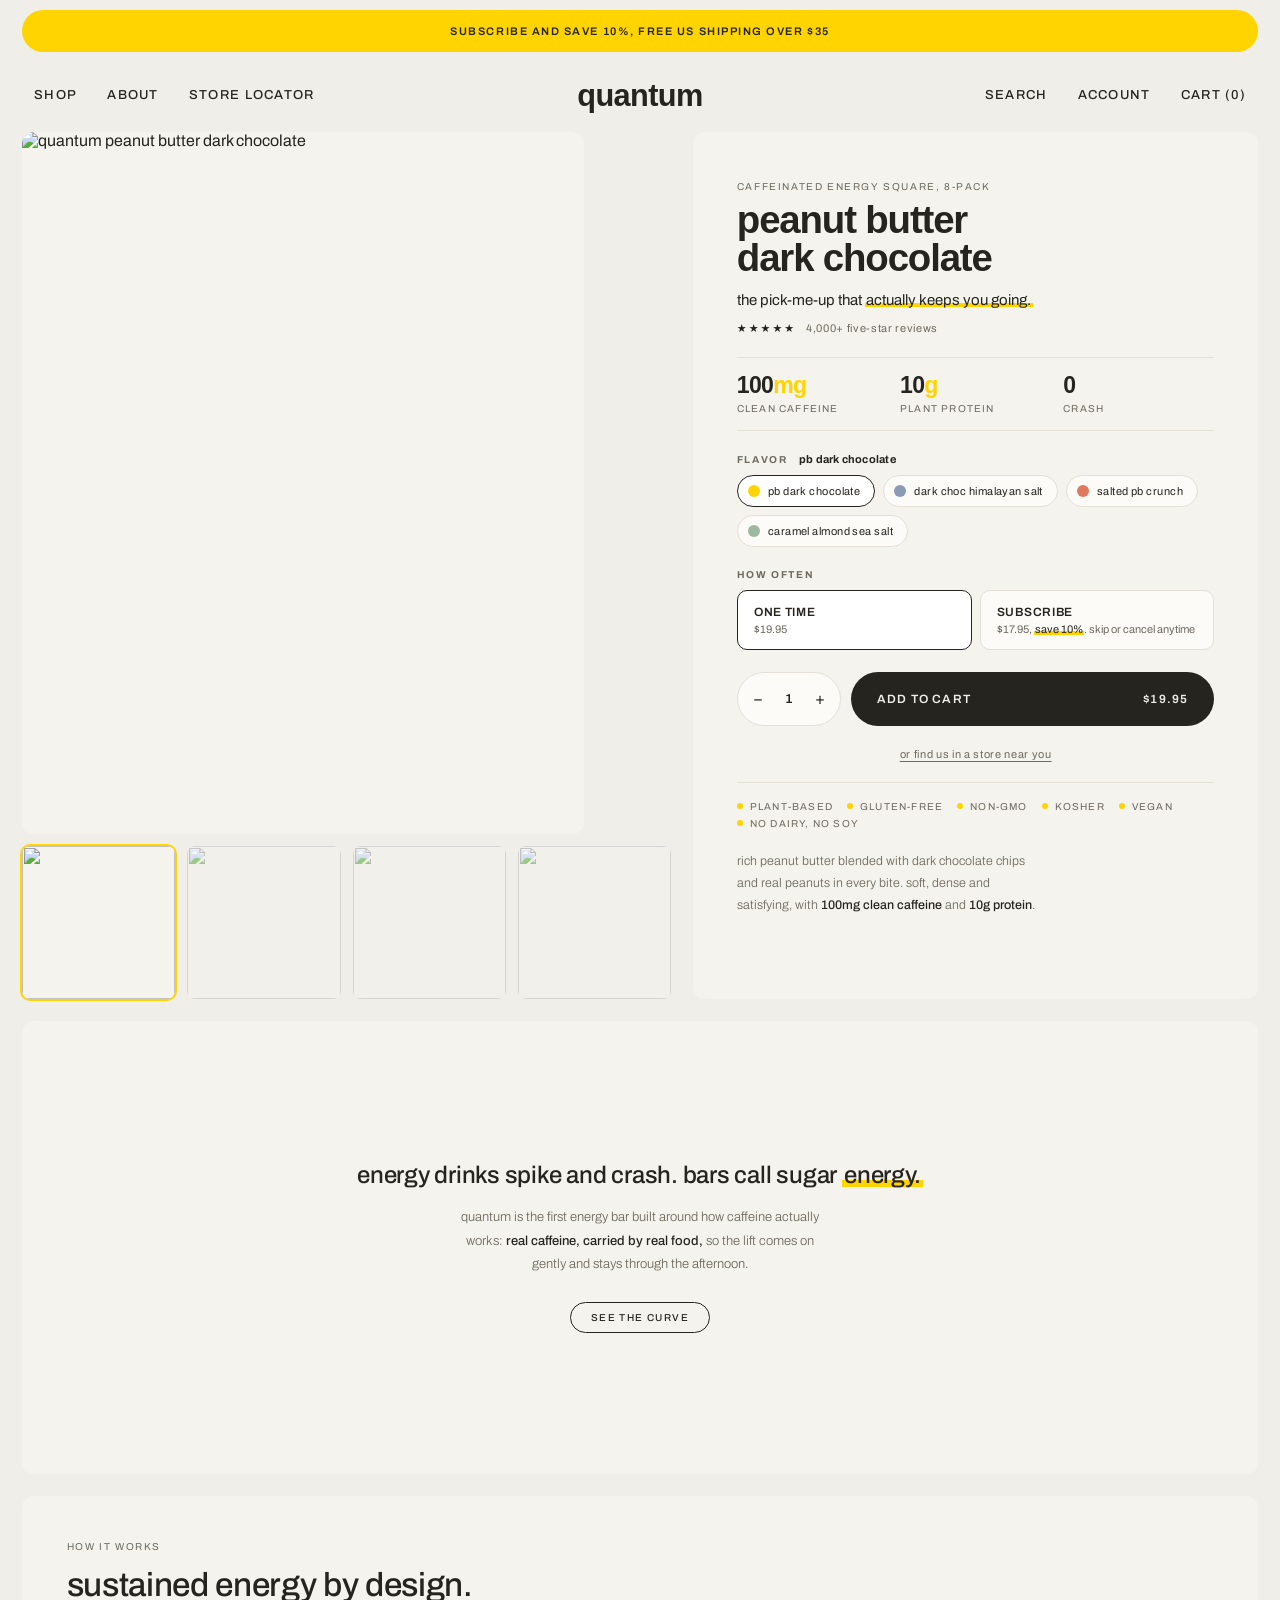
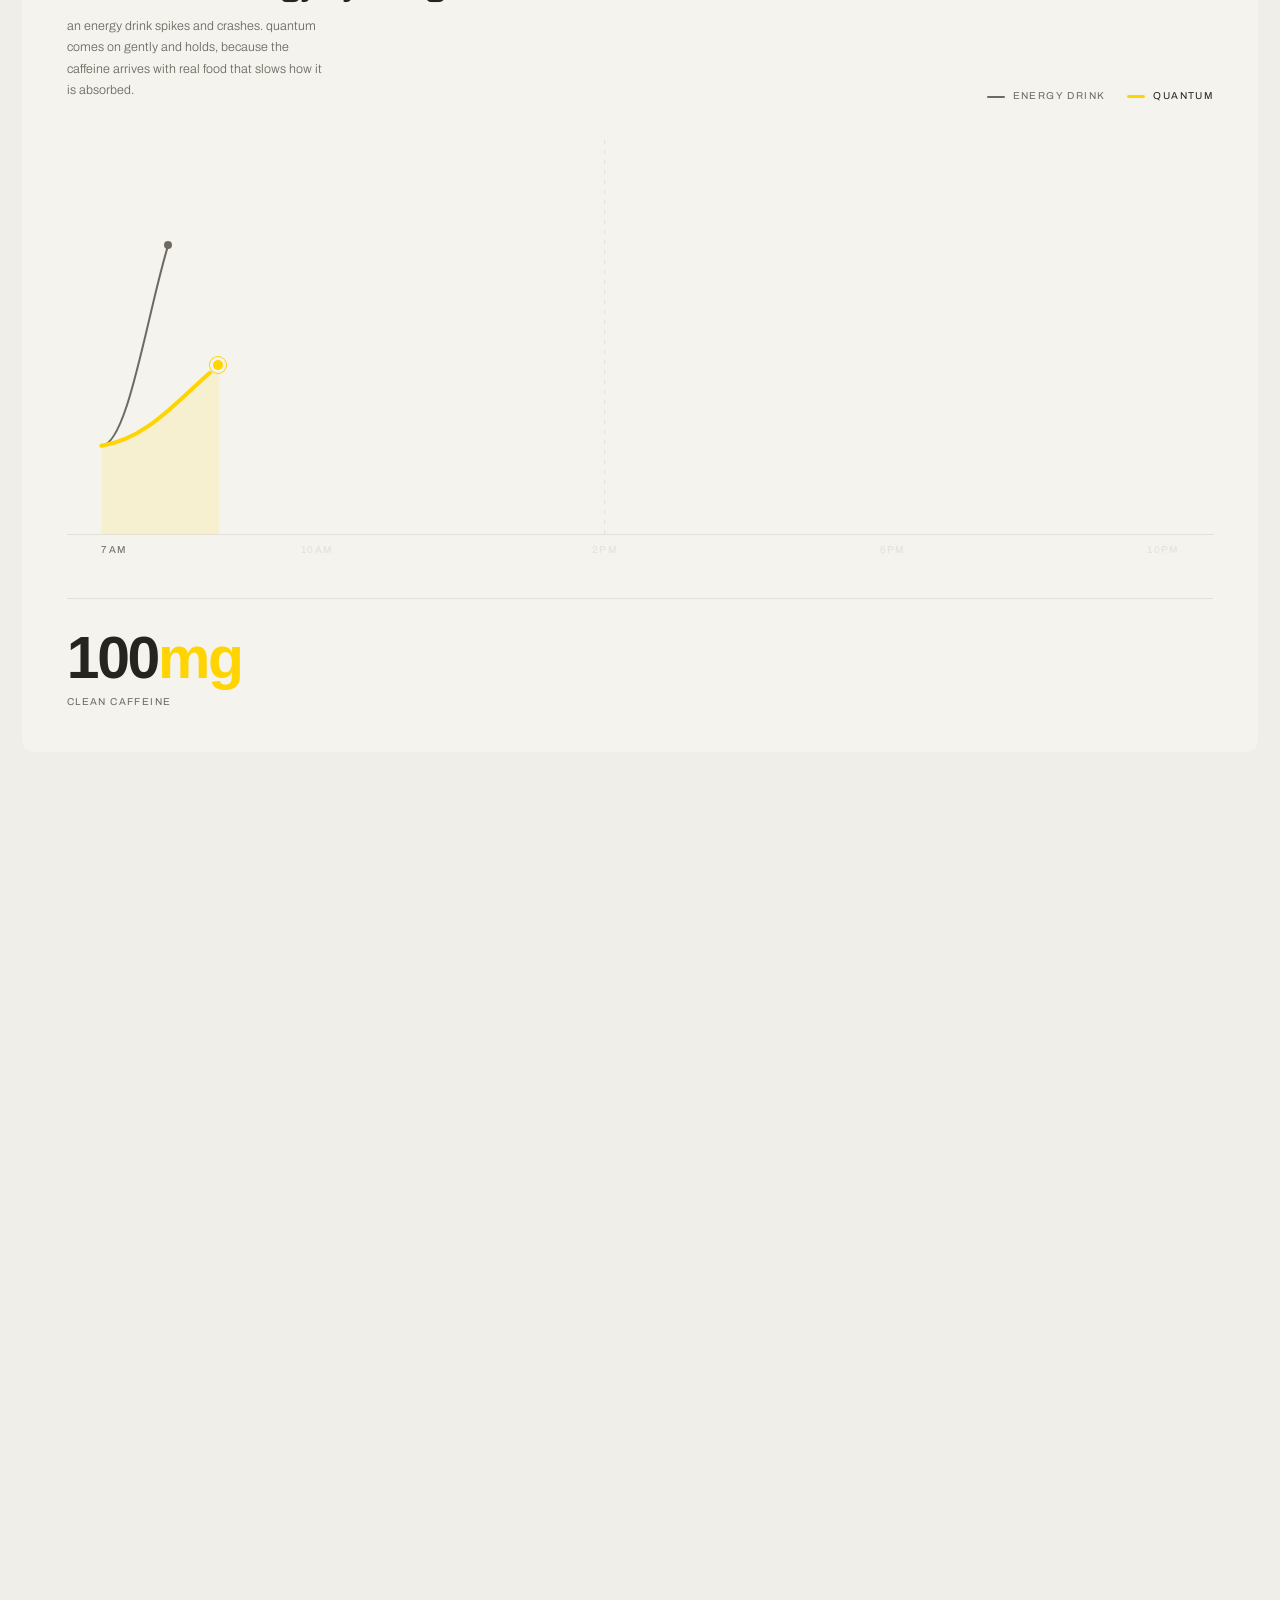
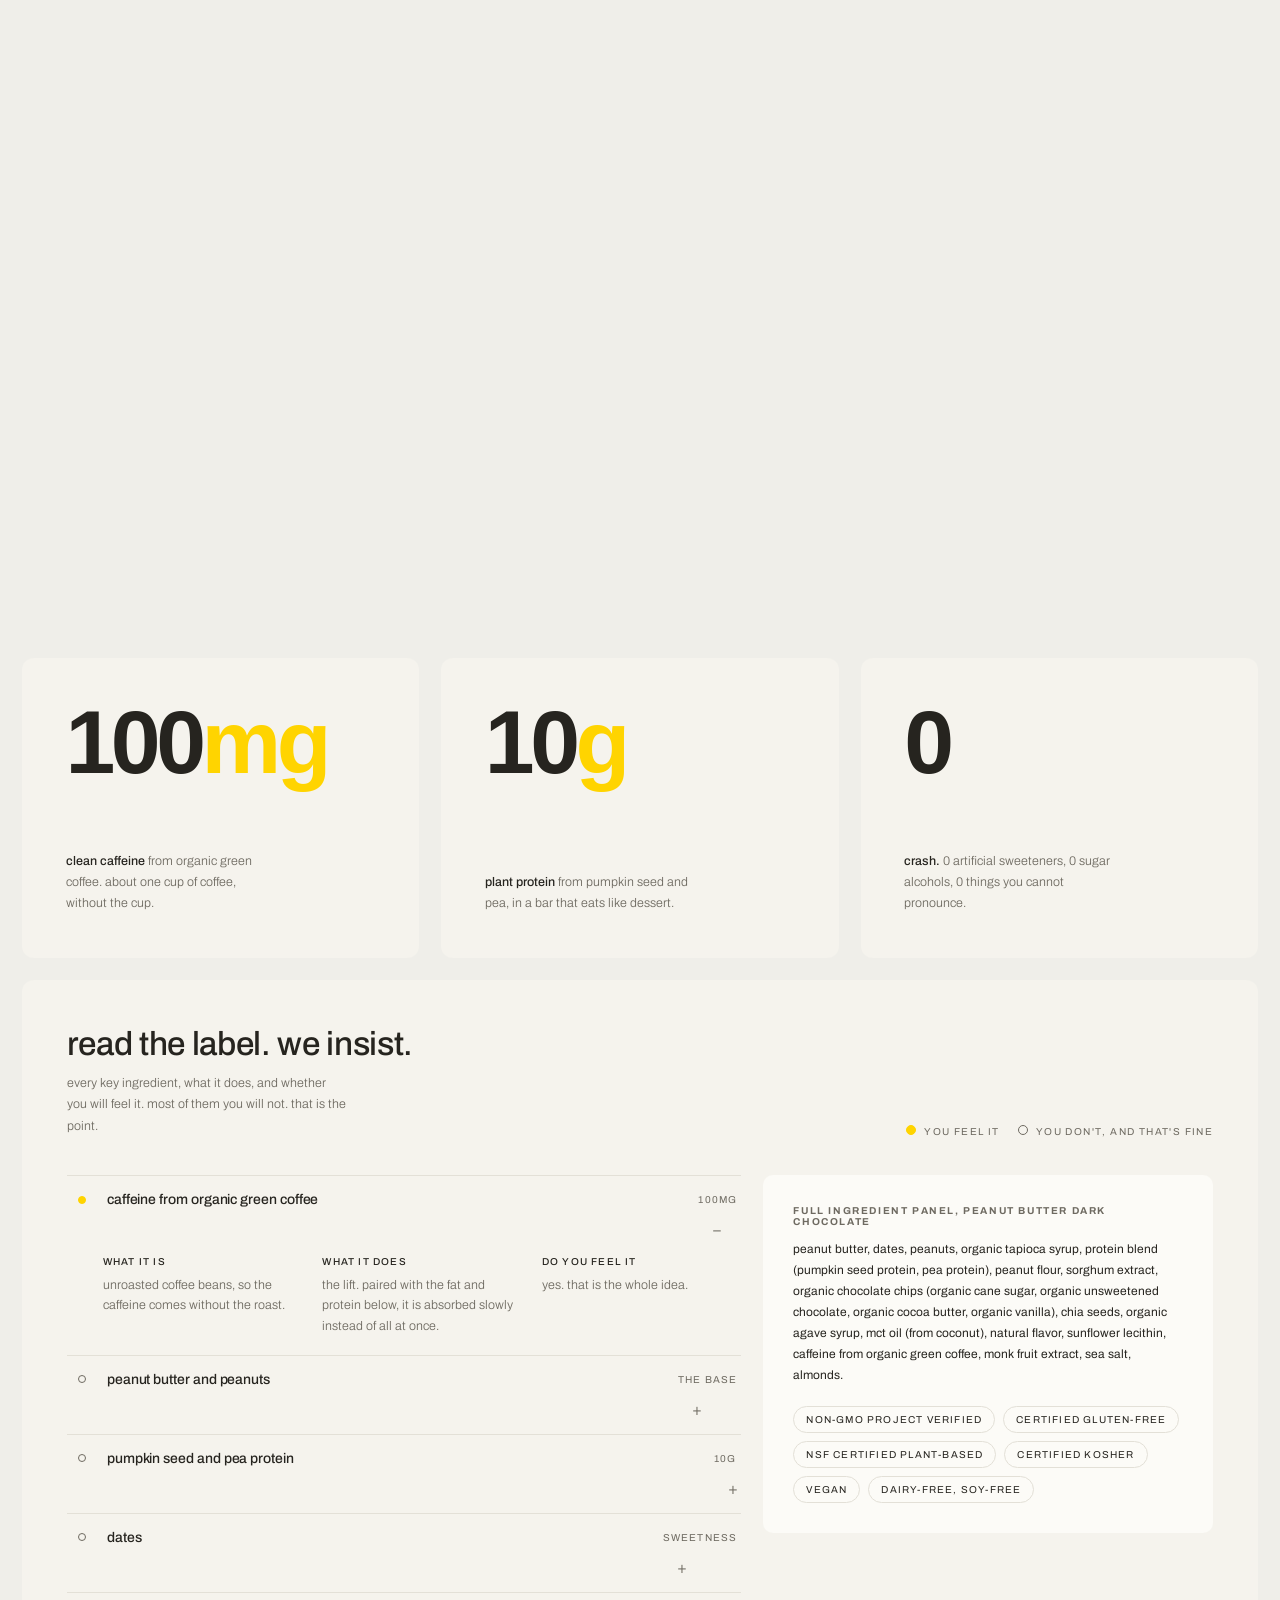
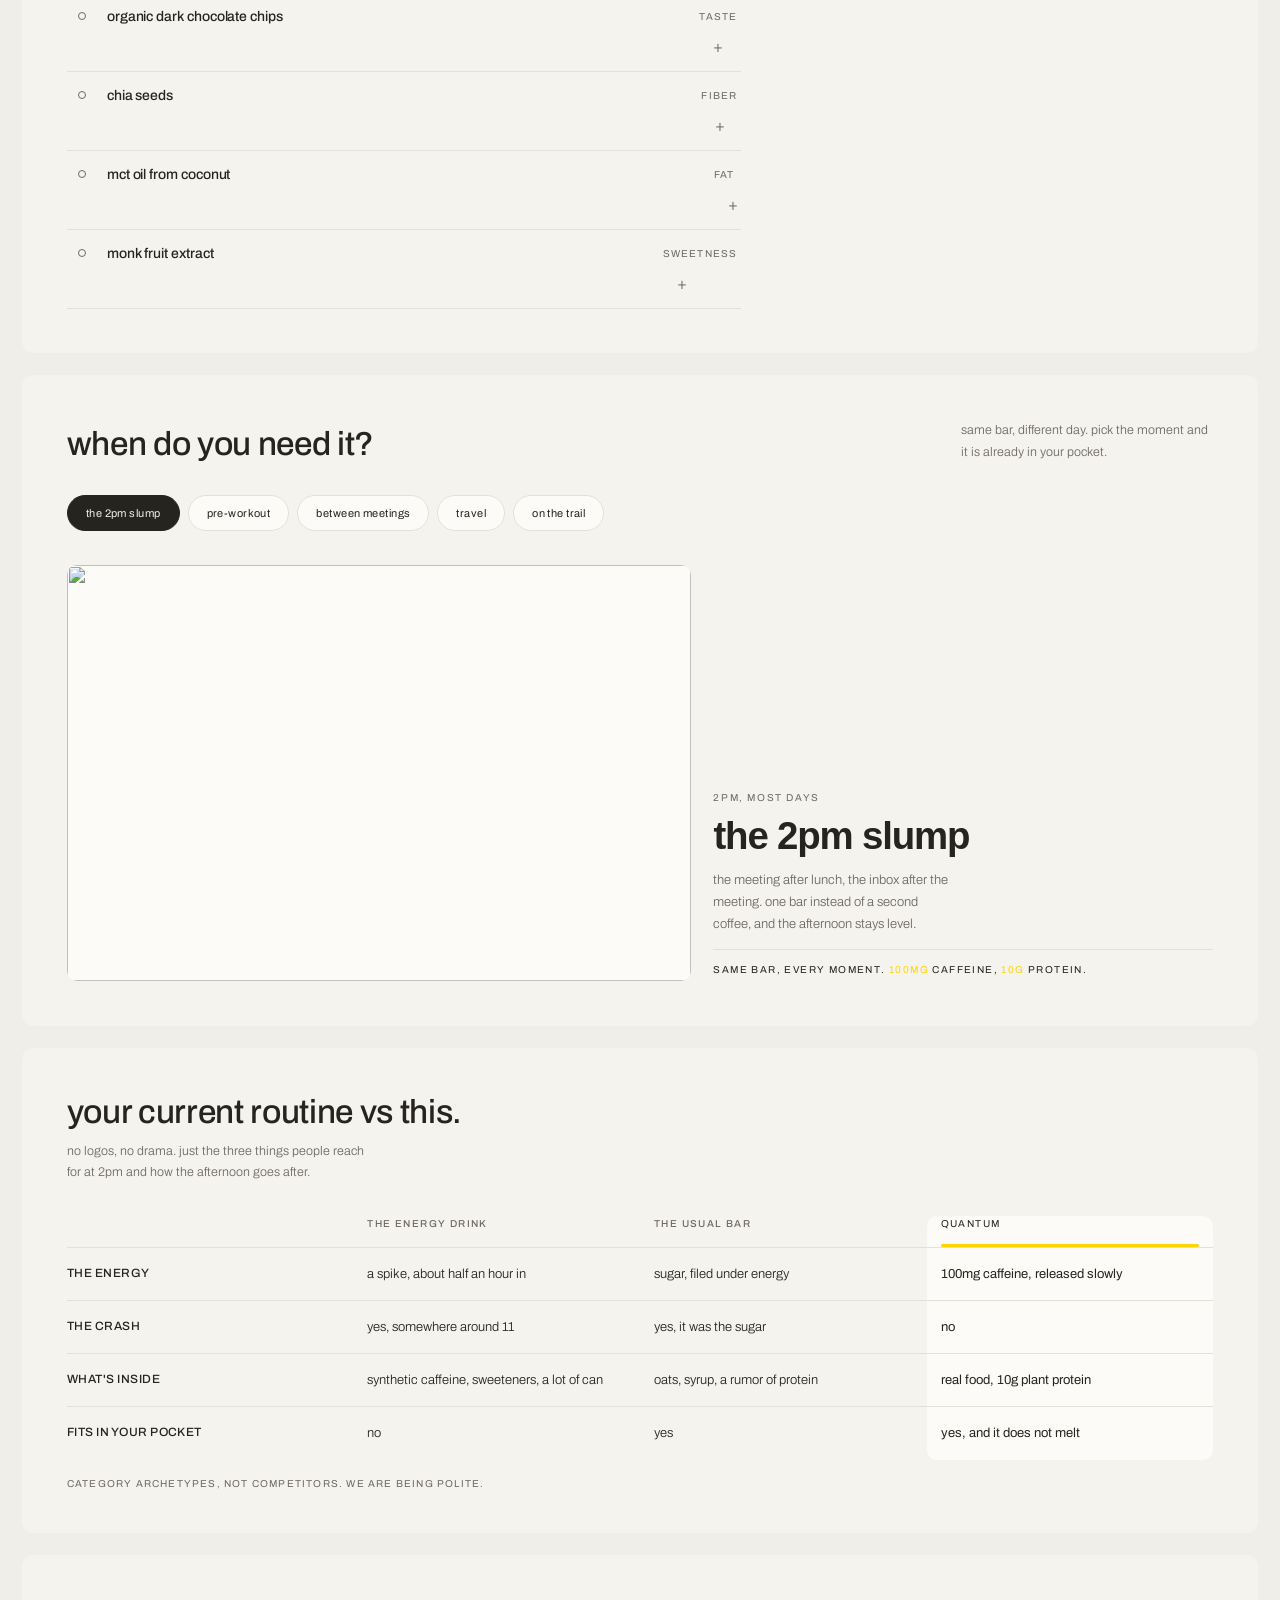
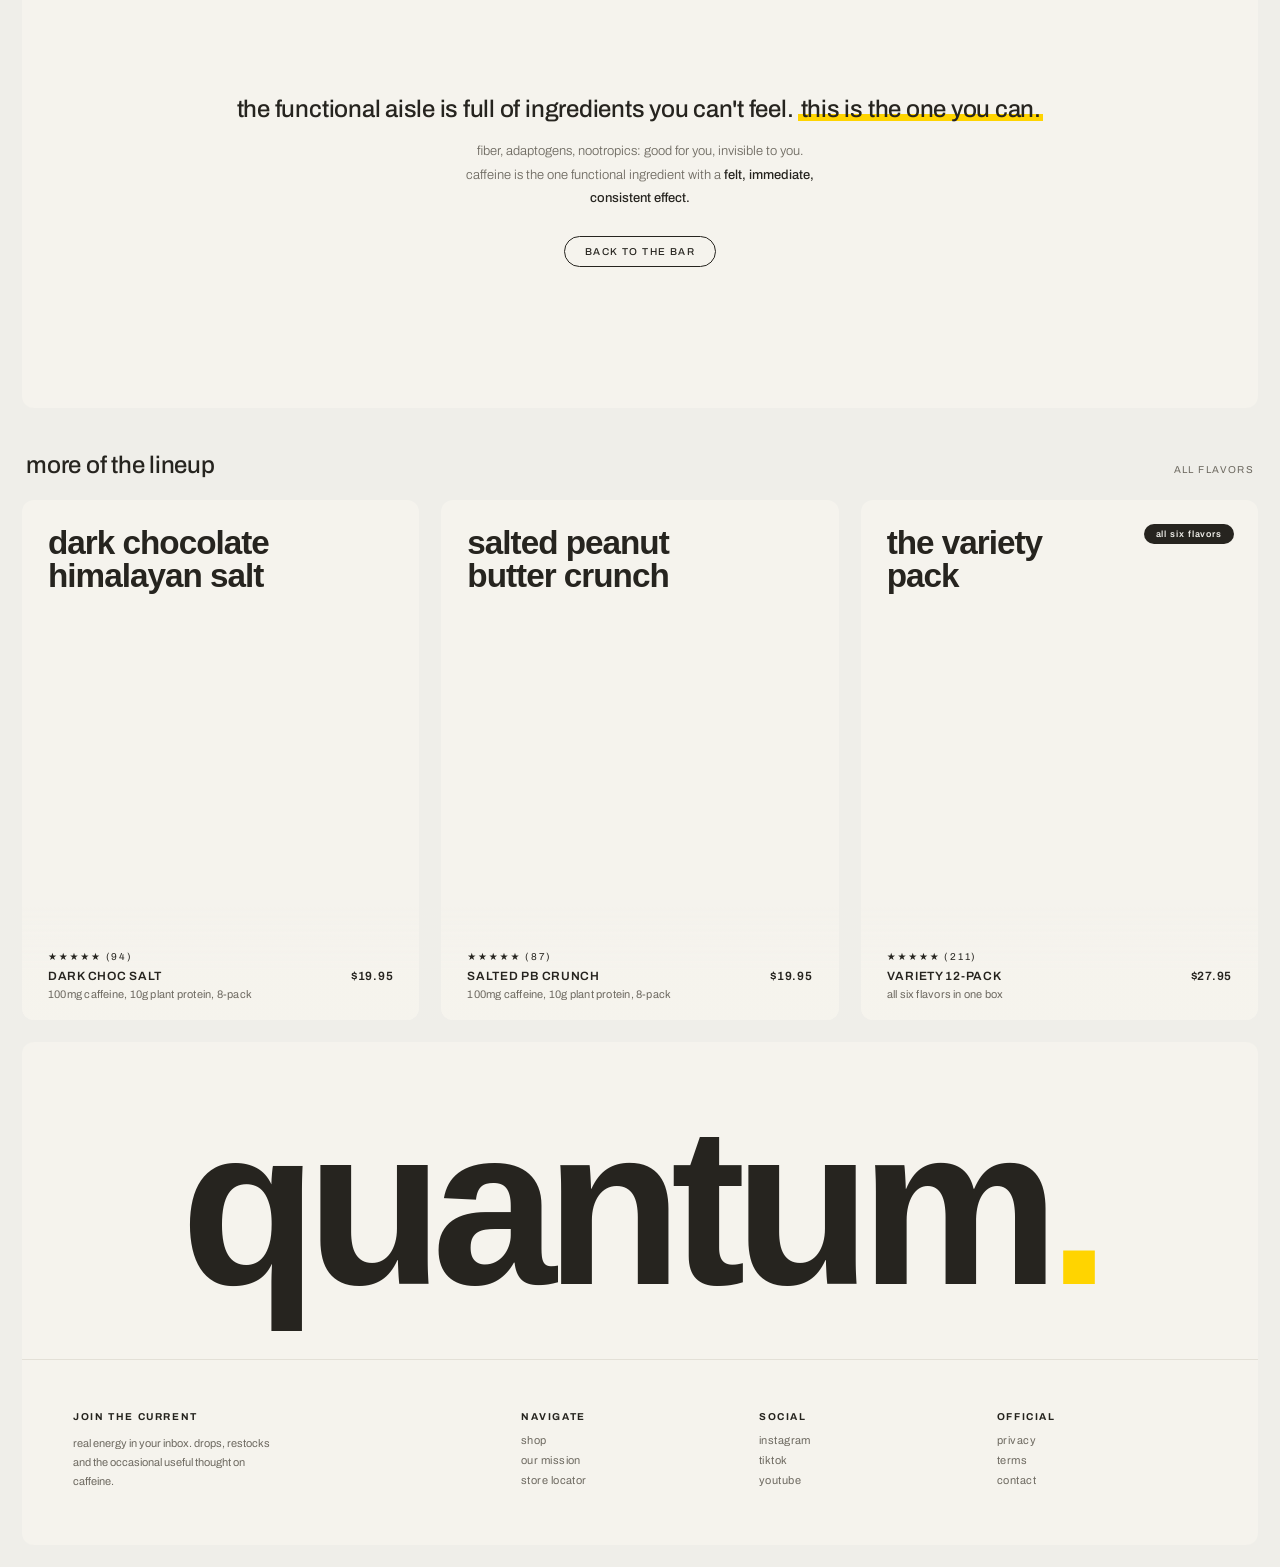
==== product.html @ 2c6ecad2 "PDP Block 8: routine vs quantum comparison, four rows, no logos Co-Authored-By: Claude Fable 5.1 <no" ====
<!DOCTYPE html>
<html lang="en">
<head>
<meta charset="UTF-8">
<meta name="viewport" content="width=device-width, initial-scale=1.0">
<title>quantum, peanut butter dark chocolate</title>
<link rel="icon" type="image/svg+xml" href="favicon.svg">
<link rel="preconnect" href="https://fonts.googleapis.com">
<link href="https://fonts.googleapis.com/css2?family=Archivo:wght@300;400;500;600&family=Archivo+Expanded:wght@500;600;700&display=swap" rel="stylesheet">
<link rel="stylesheet" href="styles.css">
</head>
<body>

<a class="bar" href="#">subscribe and save 10%, free us shipping over $35</a>

<nav class="site-nav plain">
  <div class="links left"><a href="product.html">shop</a><a href="index.html#how-it-works">about</a><a href="#">store locator</a></div>
  <a class="wordmark" href="index.html">quantum</a>
  <div class="links right"><a href="#">search</a><a href="#">account</a><a href="#">cart (0)</a></div>
</nav>

<section class="pdp-stage">
  <div class="gallery">
    <div class="main"><img src="https://images.portal.soot.com/generated/8382b0a5-110a-4354-98a3-7f238e8f13b6/5c76a36b-6530-42b4-a963-3237ad2fc072-1784192973255.jpg" alt="quantum peanut butter dark chocolate"></div>
    <div class="thumbs">
      <button class="on" data-full="https://images.portal.soot.com/generated/8382b0a5-110a-4354-98a3-7f238e8f13b6/5c76a36b-6530-42b4-a963-3237ad2fc072-1784192973255.jpg"><img src="https://images.portal.soot.com/generated/8382b0a5-110a-4354-98a3-7f238e8f13b6/5c76a36b-6530-42b4-a963-3237ad2fc072-1784192973255.jpg" alt=""></button>
      <button data-full="https://images.portal.soot.com/generated/8382b0a5-110a-4354-98a3-7f238e8f13b6/38319881-cdf3-45c6-a02e-500b66343fa6-1784297603916.jpg"><img src="https://images.portal.soot.com/generated/8382b0a5-110a-4354-98a3-7f238e8f13b6/38319881-cdf3-45c6-a02e-500b66343fa6-1784297603916.jpg" alt=""></button>
      <button data-full="https://images.portal.soot.com/generated/8382b0a5-110a-4354-98a3-7f238e8f13b6/ca3e5308-68ad-4b57-8b8b-39f3465ddada-1784191962317.jpg"><img src="https://images.portal.soot.com/generated/8382b0a5-110a-4354-98a3-7f238e8f13b6/ca3e5308-68ad-4b57-8b8b-39f3465ddada-1784191962317.jpg" alt=""></button>
      <button data-full="https://images.portal.soot.com/generated/8382b0a5-110a-4354-98a3-7f238e8f13b6/9901ca29-563b-42f7-8743-6242cdd3280c-1784191130452.jpg"><img src="https://images.portal.soot.com/generated/8382b0a5-110a-4354-98a3-7f238e8f13b6/9901ca29-563b-42f7-8743-6242cdd3280c-1784191130452.jpg" alt=""></button>
    </div>
  </div>

  <div class="buy-panel">
    <div>
      <span class="eyebrow">caffeinated energy square, 8-pack</span>
      <h1>peanut butter<br>dark chocolate</h1>
      <p class="outcome">the pick-me-up that <em>actually keeps you going.</em></p>
      <div class="rating"><b>&#9733;&#9733;&#9733;&#9733;&#9733;</b>4,000+ five-star reviews</div>
    </div>

    <div class="facts">
      <div><b>100<i>mg</i></b><span>clean caffeine</span></div>
      <div><b>10<i>g</i></b><span>plant protein</span></div>
      <div><b>0</b><span>crash</span></div>
    </div>

    <div class="flavors">
      <h4>flavor <span>pb dark chocolate</span></h4>
      <div class="chips">
        <button class=on style="--c:#FFD400" data-name="pb dark chocolate" data-title="peanut butter<br>dark chocolate" data-accent="#FFD400" data-tint="#F5F3ED" data-pack="https://images.portal.soot.com/generated/8382b0a5-110a-4354-98a3-7f238e8f13b6/5c76a36b-6530-42b4-a963-3237ad2fc072-1784192973255.jpg" data-inside="https://images.portal.soot.com/generated/8382b0a5-110a-4354-98a3-7f238e8f13b6/38319881-cdf3-45c6-a02e-500b66343fa6-1784297603916.jpg" data-outcome="the pick-me-up that <em>actually keeps you going.</em>" data-desc="rich peanut butter blended with dark chocolate chips and real peanuts in every bite. soft, dense and satisfying, with <b>100mg clean caffeine</b> and <b>10g protein</b>."><i></i>pb dark chocolate</button>
        <button style="--c:#8A9BB5" data-name="dark choc himalayan salt" data-title="dark chocolate<br>himalayan salt" data-accent="#8A9BB5" data-tint="#E9ECF1" data-pack="https://images.portal.soot.com/generated/8382b0a5-110a-4354-98a3-7f238e8f13b6/d6b031a7-8394-4736-a2d2-1e7ef2762377-1784191153162.jpg" data-inside="https://images.portal.soot.com/generated/8382b0a5-110a-4354-98a3-7f238e8f13b6/ef312429-b402-4021-851c-ac2aed56c398-1784297626084.jpg" data-outcome="sweet, salty and <em>seriously effective.</em>" data-desc="dark chocolate with a hit of pink himalayan salt that makes every bite pop. rich and balanced with just enough sweetness, with <b>100mg caffeine</b> from organic green coffee and <b>10g protein</b>."><i></i>dark choc himalayan salt</button>
        <button style="--c:#E07A5F" data-name="salted pb crunch" data-title="salted peanut<br>butter crunch" data-accent="#E07A5F" data-tint="#F7E6E0" data-pack="https://images.portal.soot.com/generated/8382b0a5-110a-4354-98a3-7f238e8f13b6/1aa6ea51-6dfd-4072-b351-594056f6d473-1784191176094.jpg" data-inside="https://images.portal.soot.com/generated/8382b0a5-110a-4354-98a3-7f238e8f13b6/904ea52f-8c7b-4457-9515-d1af202f2d90-1784297648799.jpg" data-outcome="crunchy, salty, and <em>built for the long afternoon.</em>" data-desc="roasted peanut butter with a proper crunch and a pinch of sea salt. placeholder copy until the live flavor description comes over, with <b>100mg clean caffeine</b> and <b>10g protein</b>."><i></i>salted pb crunch</button>
        <button style="--c:#9DB89F" data-name="caramel almond sea salt" data-title="caramel almond<br>sea salt" data-accent="#9DB89F" data-tint="#E6EDE6" data-pack="https://images.portal.soot.com/generated/8382b0a5-110a-4354-98a3-7f238e8f13b6/5b458b1a-6507-4df3-aef7-cf3b01d531ec-1784191198392.jpg" data-inside="https://images.portal.soot.com/generated/8382b0a5-110a-4354-98a3-7f238e8f13b6/9c153407-0fd7-49c6-91ed-b317d0d5da78-1784191913764.jpg" data-outcome="dessert on the outside, <em>a system on the inside.</em>" data-desc="soft caramel, toasted almonds and sea salt. placeholder copy until the live flavor description comes over, with <b>100mg clean caffeine</b> and <b>10g protein</b>."><i></i>caramel almond sea salt</button>
      </div>
    </div>

    <div class="plan">
      <h4>how often</h4>
      <div class="opts">
        <label class="on"><input type="radio" name="plan" checked><b>one time</b><span>$19.95</span></label>
        <label><input type="radio" name="plan"><b>subscribe</b><span>$17.95, <span class="save">save 10%</span>. skip or cancel anytime</span></label>
      </div>
    </div>

    <div class="cta-row">
      <div class="qty-box"><button data-step="-" aria-label="fewer">&minus;</button><output>1</output><button data-step="+" aria-label="more">+</button></div>
      <a class="add" href="#"><span>add to cart</span><span>$19.95</span></a>
    </div>
    <a class="store" href="#">or find us in a store near you</a>

    <div class="badges"><span>plant-based</span><span>gluten-free</span><span>non-gmo</span><span>kosher</span><span>vegan</span><span>no dairy, no soy</span></div>

    <p class="desc">rich peanut butter blended with dark chocolate chips and real peanuts in every bite. soft, dense and satisfying, with <b>100mg clean caffeine</b> and <b>10g protein</b>.</p>
  </div>
</section>

<div class="buy-bar">
  <div class="who"><b>pb dark chocolate</b>8-pack, $19.95</div>
  <a class="add" href="#">add to cart</a>
</div>

<section class="statement">
  <h2>energy drinks spike and crash. bars call sugar <em>energy.</em></h2>
  <p>quantum is the first energy bar built around how caffeine actually works: <b>real caffeine, carried by real food,</b> so the lift comes on gently and stays through the afternoon.</p>
  <a class="pill" href="#how-it-works">see the curve</a>
</section>

<section class="curve" id="how-it-works">
  <div class="curve-sticky">
    <div class="curve-head">
      <div>
        <span class="eyebrow">how it works</span>
        <h2>sustained energy by design.</h2>
        <p>an energy drink spikes and crashes. quantum comes on gently and holds, because the caffeine arrives with real food that slows how it is absorbed.</p>
      </div>
      <div class="curve-legend"><span>energy drink</span><span class="q">quantum</span></div>
    </div>
    <div class="curve-stage">
      <svg viewBox="0 0 1000 400" preserveAspectRatio="none" aria-hidden="true">
        <defs><clipPath id="curveClip"><rect x="0" y="0" width="0" height="400"/></clipPath></defs>
        <line class="curve-grid" x1="0" y1="400" x2="1000" y2="400"/>
        <line class="curve-grid" x1="469" y1="0" x2="469" y2="400" stroke-dasharray="4 6"/>
        <path class="curve-fill" clip-path="url(#curveClip)" d="M30,310 C90,300 120,215 190,190 C260,170 340,168 469,170 C600,172 680,180 760,195 C840,210 910,245 970,270 L970,400 L30,400 Z"/>
        <path class="curve-line drink" pathLength="1" d="M30,310 C60,310 80,80 105,70 C130,60 150,140 185,250 C210,320 240,335 300,335 C360,335 420,335 450,320 C470,300 480,95 520,85 C560,80 580,190 620,270 C660,330 700,348 760,350 C830,352 900,352 970,352"/>
        <path class="curve-line q" pathLength="1" d="M30,310 C90,300 120,215 190,190 C260,170 340,168 469,170 C600,172 680,180 760,195 C840,210 910,245 970,270"/>
      </svg>
      <span class="curve-dot drink"></span>
      <span class="curve-dot q"></span>
      <span class="curve-note n1" data-at=".22">the spike</span>
      <span class="curve-note n2" data-at=".52">the crash</span>
      <span class="curve-note n3" data-at=".62">the second can</span>
      <span class="curve-note q n4" data-at=".97">still going</span>
      <div class="curve-axis">
        <span data-x="0" style="left:3%">7am</span>
        <span data-x=".2" style="left:21.8%">10am</span>
        <span data-x=".47" style="left:46.9%">2pm</span>
        <span data-x=".73" style="left:72%">6pm</span>
        <span data-x="1" style="left:97%">10pm</span>
      </div>
    </div>
    <div class="curve-nums">
      <div><b>100<i>mg</i></b><span>clean caffeine</span></div>
      <div><b>10<i>g</i></b><span>plant protein</span></div>
      <div><b>0</b><span>crash</span></div>
    </div>
  </div>
</section>

<section class="nums-grid">
  <div class="cell"><b>100<i>mg</i></b><p><strong>clean caffeine</strong> from organic green coffee. about one cup of coffee, without the cup.</p></div>
  <div class="cell"><b>10<i>g</i></b><p><strong>plant protein</strong> from pumpkin seed and pea, in a bar that eats like dessert.</p></div>
  <div class="cell"><b>0</b><p><strong>crash.</strong> 0 artificial sweeteners, 0 sugar alcohols, 0 things you cannot pronounce.</p></div>
</section>

<section class="ingredients" id="inside">
  <div class="head">
    <div>
      <h2>read the label. we insist.</h2>
      <p>every key ingredient, what it does, and whether you will feel it. most of them you will not. that is the point.</p>
    </div>
    <div class="key"><span class="yes">you feel it</span><span>you don't, and that's fine</span></div>
  </div>
  <div class="cols">
    <div class="list">
      <details class="feel" open>
        <summary><i></i><b>caffeine from organic green coffee</b><small>100mg</small></summary>
        <div class="what"><div><span>what it is</span>unroasted coffee beans, so the caffeine comes without the roast.</div><div><span>what it does</span>the lift. paired with the fat and protein below, it is absorbed slowly instead of all at once.</div><div><span>do you feel it</span>yes. that is the whole idea.</div></div>
      </details>
      <details>
        <summary><i></i><b>peanut butter and peanuts</b><small>the base</small></summary>
        <div class="what"><div><span>what it is</span>ground roasted peanuts and whole peanuts, in every bite.</div><div><span>what it does</span>fat and protein that slow the caffeine down and keep you full.</div><div><span>do you feel it</span>as steadiness, not as a spike.</div></div>
      </details>
      <details>
        <summary><i></i><b>pumpkin seed and pea protein</b><small>10g</small></summary>
        <div class="what"><div><span>what it is</span>a plant protein blend, no soy, no dairy.</div><div><span>what it does</span>ten grams of protein without the chalk.</div><div><span>do you feel it</span>as fullness that lasts past the afternoon.</div></div>
      </details>
      <details>
        <summary><i></i><b>dates</b><small>sweetness</small></summary>
        <div class="what"><div><span>what it is</span>whole fruit, the way it sweetens most things worth eating.</div><div><span>what it does</span>binds the bar and sweetens it without a sugar dump.</div><div><span>do you feel it</span>no.</div></div>
      </details>
      <details>
        <summary><i></i><b>organic dark chocolate chips</b><small>taste</small></summary>
        <div class="what"><div><span>what it is</span>organic cane sugar, unsweetened chocolate, cocoa butter, vanilla.</div><div><span>what it does</span>makes it a treat you actually want at 2pm.</div><div><span>do you feel it</span>no. you taste it.</div></div>
      </details>
      <details>
        <summary><i></i><b>chia seeds</b><small>fiber</small></summary>
        <div class="what"><div><span>what it is</span>tiny seeds, quietly doing a lot.</div><div><span>what it does</span>fiber and omega-3s. another brake on the caffeine.</div><div><span>do you feel it</span>no.</div></div>
      </details>
      <details>
        <summary><i></i><b>mct oil from coconut</b><small>fat</small></summary>
        <div class="what"><div><span>what it is</span>a fast-burning fat pulled from coconut.</div><div><span>what it does</span>keeps the texture soft and the release even.</div><div><span>do you feel it</span>no.</div></div>
      </details>
      <details>
        <summary><i></i><b>monk fruit extract</b><small>sweetness</small></summary>
        <div class="what"><div><span>what it is</span>a fruit extract, sweet at tiny amounts.</div><div><span>what it does</span>rounds out the sweetness with no sugar alcohols.</div><div><span>do you feel it</span>no.</div></div>
      </details>
    </div>
    <div class="panel-box">
      <h4>full ingredient panel, peanut butter dark chocolate</h4>
      <p>peanut butter, dates, peanuts, organic tapioca syrup, protein blend (pumpkin seed protein, pea protein), peanut flour, sorghum extract, organic chocolate chips (organic cane sugar, organic unsweetened chocolate, organic cocoa butter, organic vanilla), chia seeds, organic agave syrup, mct oil (from coconut), natural flavor, sunflower lecithin, caffeine from organic green coffee, monk fruit extract, sea salt, almonds.</p>
      <div class="certs"><span>non-gmo project verified</span><span>certified gluten-free</span><span>nsf certified plant-based</span><span>certified kosher</span><span>vegan</span><span>dairy-free, soy-free</span></div>
    </div>
  </div>
</section>

<section class="moments" id="moments">
  <div class="head">
    <h2>when do you need it?</h2>
    <p>same bar, different day. pick the moment and it is already in your pocket.</p>
  </div>
  <div class="moment-tabs">
    <button class="on" data-img="https://images.portal.soot.com/generated/8382b0a5-110a-4354-98a3-7f238e8f13b6/ca3e5308-68ad-4b57-8b8b-39f3465ddada-1784191962317.jpg" data-when="2pm, most days" data-title="the 2pm slump" data-line="the meeting after lunch, the inbox after the meeting. one bar instead of a second coffee, and the afternoon stays level.">the 2pm slump</button>
    <button data-img="https://images.portal.soot.com/generated/8382b0a5-110a-4354-98a3-7f238e8f13b6/ef7d73df-1ce5-4287-8134-cb0ae4feaa10-1784191855783.jpg" data-when="before you move" data-title="pre-workout" data-line="real food in, no can rattling in the bag. the lift arrives with the warm-up and stays through the last set.">pre-workout</button>
    <button data-img="https://images.portal.soot.com/generated/8382b0a5-110a-4354-98a3-7f238e8f13b6/9901ca29-563b-42f7-8743-6242cdd3280c-1784191130452.jpg" data-when="the four-minute gap" data-title="between meetings" data-line="the gap between calls is four minutes. that is enough. no cup to carry into the next room.">between meetings</button>
    <button data-img="https://images.portal.soot.com/generated/8382b0a5-110a-4354-98a3-7f238e8f13b6/c3d1e579-3f2b-41e6-9b97-631d98555084-1784191888697.jpg" data-when="anywhere with a bag" data-title="travel" data-line="gets through security, does not spill, tastes the same at 35,000 feet as it does on the beach.">travel</button>
    <button data-img="https://images.portal.soot.com/generated/8382b0a5-110a-4354-98a3-7f238e8f13b6/e3f4f9ee-1a88-45ba-a80f-6eb10f0e193b-1784191940046.jpg" data-when="the last climb" data-title="on the trail" data-line="the final push, without the sugar dip halfway up. it weighs nothing and it does not melt.">on the trail</button>
  </div>
  <div class="moment-stage">
    <div class="pic"><img src="https://images.portal.soot.com/generated/8382b0a5-110a-4354-98a3-7f238e8f13b6/ca3e5308-68ad-4b57-8b8b-39f3465ddada-1784191962317.jpg" alt=""></div>
    <div class="copy">
      <span class="when">2pm, most days</span>
      <h3>the 2pm slump</h3>
      <p>the meeting after lunch, the inbox after the meeting. one bar instead of a second coffee, and the afternoon stays level.</p>
      <span class="same">same bar, every moment. <i>100mg</i> caffeine, <i>10g</i> protein.</span>
    </div>
  </div>
</section>

<section class="compare" id="compare">
  <div class="head">
    <h2>your current routine vs this.</h2>
    <p>no logos, no drama. just the three things people reach for at 2pm and how the afternoon goes after.</p>
  </div>
  <table>
    <thead><tr><th></th><th>the energy drink</th><th>the usual bar</th><th class="q">quantum</th></tr></thead>
    <tbody>
      <tr><td>the energy</td><td>a spike, about half an hour in</td><td>sugar, filed under energy</td><td class="q">100mg caffeine, released slowly</td></tr>
      <tr><td>the crash</td><td>yes, somewhere around 11</td><td>yes, it was the sugar</td><td class="q">no</td></tr>
      <tr><td>what's inside</td><td>synthetic caffeine, sweeteners, a lot of can</td><td>oats, syrup, a rumor of protein</td><td class="q">real food, 10g plant protein</td></tr>
      <tr><td>fits in your pocket</td><td>no</td><td>yes</td><td class="q">yes, and it does not melt</td></tr>
    </tbody>
  </table>
  <div class="foot">category archetypes, not competitors. we are being polite.</div>
</section>

<section class="statement">
  <h2>the functional aisle is full of ingredients you can't feel. <em>this is the one you can.</em></h2>
  <p>fiber, adaptogens, nootropics: good for you, invisible to you. caffeine is the one functional ingredient with a <b>felt, immediate, consistent effect.</b></p>
  <a class="pill" href="#top" onclick="scrollTo({top:0,behavior:'smooth'});return false">back to the bar</a>
</section>

<div class="strip-head"><h3>more of the lineup</h3><a href="index.html">all flavors</a></div>
<section class="tiles">
  <div class="tile swap">
    <div class="bg" style="background-image:url('https://images.portal.soot.com/generated/8382b0a5-110a-4354-98a3-7f238e8f13b6/d6b031a7-8394-4736-a2d2-1e7ef2762377-1784191153162.jpg')"></div>
    <div class="bg-hover" style="background-image:url('https://images.portal.soot.com/generated/8382b0a5-110a-4354-98a3-7f238e8f13b6/ef312429-b402-4021-851c-ac2aed56c398-1784297626084.jpg')"></div>
    <div class="big">dark chocolate<br>himalayan salt</div>
    <div class="bottom">
      <div class="stars">&#9733;&#9733;&#9733;&#9733;&#9733; (94)</div>
      <div class="meta"><span>dark choc salt</span><span>$19.95</span></div>
      <div class="desc">100mg caffeine, 10g plant protein, 8-pack</div>
    </div>
    <a class="buy" href="product.html">buy dark choc salt - $19.95</a>
  </div>
  <div class="tile swap">
    <div class="bg" style="background-image:url('https://images.portal.soot.com/generated/8382b0a5-110a-4354-98a3-7f238e8f13b6/1aa6ea51-6dfd-4072-b351-594056f6d473-1784191176094.jpg')"></div>
    <div class="bg-hover" style="background-image:url('https://images.portal.soot.com/generated/8382b0a5-110a-4354-98a3-7f238e8f13b6/904ea52f-8c7b-4457-9515-d1af202f2d90-1784297648799.jpg')"></div>
    <div class="big">salted peanut<br>butter crunch</div>
    <div class="bottom">
      <div class="stars">&#9733;&#9733;&#9733;&#9733;&#9733; (87)</div>
      <div class="meta"><span>salted pb crunch</span><span>$19.95</span></div>
      <div class="desc">100mg caffeine, 10g plant protein, 8-pack</div>
    </div>
    <a class="buy" href="product.html">buy salted pb crunch - $19.95</a>
  </div>
  <div class="tile swap">
    <div class="bg" style="background-image:url('https://images.portal.soot.com/generated/8382b0a5-110a-4354-98a3-7f238e8f13b6/cbc21199-72df-4d8b-8316-527b122f4bf0-1784191222421.jpg')"></div>
    <div class="bg-hover" style="background-image:url('https://images.portal.soot.com/generated/8382b0a5-110a-4354-98a3-7f238e8f13b6/9901ca29-563b-42f7-8743-6242cdd3280c-1784191130452.jpg')"></div>
    <div class="big">the variety<br>pack</div>
    <div class="new">all six flavors</div>
    <div class="bottom">
      <div class="stars">&#9733;&#9733;&#9733;&#9733;&#9733; (211)</div>
      <div class="meta"><span>variety 12-pack</span><span>$27.95</span></div>
      <div class="desc">all six flavors in one box</div>
    </div>
    <a class="buy" href="product.html">buy the variety pack - $27.95</a>
  </div>
</section>

<footer>
  <div class="giant">quantum<i>.</i></div>
  <div class="foot-grid">
    <div>
      <h4>join the current</h4>
      <p>real energy in your inbox. drops, restocks and the occasional useful thought on caffeine.</p>
    </div>
    <div>
      <h4>navigate</h4>
      <a href="#">shop</a><a href="#">our mission</a><a href="#">store locator</a>
    </div>
    <div>
      <h4>social</h4>
      <a href="#">instagram</a><a href="#">tiktok</a><a href="#">youtube</a>
    </div>
    <div>
      <h4>official</h4>
      <a href="#">privacy</a><a href="#">terms</a><a href="#">contact</a>
    </div>
  </div>
</footer>

<script src="site.js"></script>
</body>
</html>
---- styles.css ----
:root{
    --yellow:#FFD400;
    --ink:#26241F;
    --ink-soft:#6E6A61;
    --page:#EFEEE9;
    --card:#F5F3ED;
    --card-light:#FCFBF7;
    --line:#E3E0D7;
    --radius:12px;
    --gutter:22px;
  }
  *{margin:0;padding:0;box-sizing:border-box}
  html{scroll-behavior:smooth}
  body{
    font-family:'Archivo',system-ui,sans-serif;
    background:var(--page);color:var(--ink);
    -webkit-font-smoothing:antialiased;
    padding:0 var(--gutter) var(--gutter);
  }
  a{color:inherit;text-decoration:none}
  .pill{
    display:inline-block;font-size:10px;font-weight:500;letter-spacing:.14em;text-transform:uppercase;
    padding:9px 20px;border:1px solid currentColor;border-radius:999px;
    transition:background .25s ease,color .25s ease;
  }
  .pill:hover{background:var(--ink);color:var(--card);border-color:var(--ink)}

  /* announcement */
  .bar{
    display:block;background:var(--yellow);color:var(--ink);
    border-radius:999px;margin:10px 0;
    font-size:11px;letter-spacing:.14em;text-transform:uppercase;font-weight:600;
    text-align:center;padding:15px 16px;
    transition:filter .2s ease;
  }
  .bar:hover{filter:brightness(.96)}

  /* hero card with overlaid nav */
  .hero-card{
    position:relative;border-radius:var(--radius);overflow:hidden;
    min-height:min(88svh,780px);
    background:var(--card) url('https://images.portal.soot.com/generated/8382b0a5-110a-4354-98a3-7f238e8f13b6/ed1118ae-49db-4fd1-aa88-44d88d08200a-1784192185658.jpg') center/cover no-repeat;
  }
  .site-nav{
    position:absolute;inset:0 0 auto 0;z-index:60;
    display:flex;align-items:center;justify-content:space-between;
    padding:22px 34px;
    color:var(--ink);
    transition:transform .5s cubic-bezier(.4,0,.2,1),background .3s ease,color .3s ease;
  }
  .site-nav.fixed{
    position:fixed;top:0;left:0;right:0;
    background:var(--page);color:var(--ink);
    padding:16px 34px;
    transform:translateY(0);
  }
  .site-nav.fixed.hidden{transform:translateY(-110%)}
  .site-nav .links{display:flex;gap:30px;font-size:13px;font-weight:500;letter-spacing:.1em;text-transform:uppercase;flex:1}
  .site-nav .links.right{justify-content:flex-end}
  .site-nav .links a{position:relative;padding-bottom:3px}
  .site-nav .links a::after{
    content:"";position:absolute;left:0;bottom:0;height:1px;width:100%;
    background:currentColor;transform:scaleX(0);transform-origin:right;
    transition:transform .35s cubic-bezier(.4,0,.2,1);
  }
  .site-nav .links a:hover::after{transform:scaleX(1);transform-origin:left}
  .wordmark{
    font-family:'Archivo Expanded',sans-serif;font-weight:700;
    font-size:clamp(22px,2.4vw,32px);letter-spacing:-.02em;text-transform:lowercase;
  }
  @media(max-width:759px){
    .site-nav{padding:18px 20px}
    .site-nav.fixed{padding:14px 20px}
    .site-nav .links.left{display:none}
    .site-nav .links.right{gap:16px;font-size:11px;white-space:nowrap}
  }
  @media(max-width:430px){.site-nav .links.right a:nth-child(2){display:none}}

  .hero-caption{
    position:absolute;right:38px;bottom:34px;text-align:right;max-width:24ch;
    color:var(--ink);
  }
  .hero-caption h1{
    font-weight:400;font-size:clamp(22px,2.4vw,32px);letter-spacing:-.01em;line-height:1.25;
    text-transform:lowercase;margin-bottom:14px;
  }
  .hero-caption h1 b{font-weight:600}

  /* flavor tiles */
  .tiles{display:grid;gap:var(--gutter);margin-top:var(--gutter);grid-template-columns:1fr}
  @media(min-width:760px){.tiles{grid-template-columns:1fr 1fr 1fr}}
  .tile{
    background:var(--card);border-radius:var(--radius);padding:26px 26px 22px;
    display:flex;flex-direction:column;min-height:520px;position:relative;
  }
  .tile .big{
    font-family:'Archivo Expanded',sans-serif;font-weight:700;text-transform:lowercase;
    font-size:clamp(28px,2.6vw,38px);letter-spacing:-.03em;line-height:1;
  }
  .tile .new{
    position:absolute;top:24px;right:24px;
    font-size:9px;font-weight:600;letter-spacing:.1em;text-transform:lowercase;
    background:var(--ink);color:var(--page);padding:5px 12px;border-radius:999px;
  }
  .tile .shot{
    flex:1;display:flex;align-items:center;justify-content:center;padding:26px 0;
  }
  .tile.swap{overflow:hidden;padding:0}
  .tile.swap .bg,.tile.swap .bg-hover{
    position:absolute;inset:0;
    background-size:cover;background-position:center;
  }
  .tile.swap .bg{z-index:0}
  .tile.swap .bg-hover{z-index:1;opacity:0;transition:opacity .45s ease}
  @media(hover:hover){.tile.swap:hover .bg-hover{opacity:1}}
  .tile.swap.is-open .bg-hover{opacity:1}
  .tile.swap .big{position:absolute;top:26px;left:26px;z-index:2}
  .tile.swap .new{z-index:2}
  .tile.swap .bottom{
    position:absolute;left:0;right:0;bottom:0;z-index:2;padding:44px 26px 20px;
    background:linear-gradient(transparent, rgba(245,243,237,.94) 55%);
    transition:opacity .3s ease;
  }
  @media(hover:hover){.tile.swap:hover .bottom{opacity:0}}
  .tile.swap.is-open .bottom{opacity:0}
  .tile.swap .buy{
    position:absolute;left:22px;right:22px;bottom:22px;z-index:3;
    text-align:center;
    transform:translateY(12px);opacity:0;
    background:#FFFFFF;color:var(--ink);
    font-size:12px;font-weight:600;letter-spacing:.1em;text-transform:uppercase;
    padding:20px 24px;border-radius:999px;
    box-shadow:0 10px 30px rgba(38,36,31,.16);
    transition:opacity .35s ease,transform .35s cubic-bezier(.4,0,.2,1);
  }
  @media(hover:hover){.tile.swap:hover .buy{opacity:1;transform:translateY(0)}}
  .tile.swap.is-open .buy{opacity:1;transform:translateY(0)}
  .tile .shot img{max-width:74%;max-height:250px;border-radius:6px;
    filter:drop-shadow(0 18px 22px rgba(38,36,31,.18));}
  .tile .shot .ph{
    width:64%;aspect-ratio:4/5;border-radius:6px;background:var(--card-light);
    display:flex;align-items:center;justify-content:center;
    font-size:9px;letter-spacing:.14em;text-transform:uppercase;color:var(--ink-soft);
    border:1px dashed var(--line);text-align:center;padding:12px;
  }
  .tile .meta{display:flex;justify-content:space-between;align-items:baseline;font-size:12px;font-weight:600;letter-spacing:.06em;text-transform:uppercase}
  .tile .desc{font-size:11px;color:var(--ink-soft);margin-top:5px;text-transform:lowercase;letter-spacing:.02em}
  .tile .stars{font-size:10px;letter-spacing:.18em;color:var(--ink);margin-bottom:7px}

  /* focus modules */
  .focus{
    position:relative;margin-top:var(--gutter);border-radius:var(--radius);overflow:hidden;
    min-height:min(80svh,700px);
    background-size:cover;background-position:center;
    display:flex;align-items:flex-end;
  }
  .focus .cap{
    padding:clamp(30px,4vw,54px);color:#FFFDF6;text-shadow:0 1px 16px rgba(20,18,12,.35);
    max-width:34ch;
  }
  .focus .cap h2{font-weight:500;font-size:clamp(22px,2.6vw,34px);text-transform:lowercase;letter-spacing:-.01em;line-height:1.2;margin-bottom:14px}
  .focus .cap p{font-size:12.5px;font-weight:300;line-height:1.7;margin-bottom:20px;text-transform:lowercase}
  .duo{display:grid;gap:var(--gutter);margin-top:var(--gutter);grid-template-columns:1fr}
  @media(min-width:760px){.duo{grid-template-columns:1fr 1fr}}
  .duo .cell{
    position:relative;border-radius:var(--radius);overflow:hidden;min-height:520px;
    background-size:cover;background-position:center;display:flex;align-items:flex-end;
  }
  .duo .cell span{
    margin:26px 30px;font-size:11px;font-weight:500;letter-spacing:.16em;text-transform:lowercase;
    color:#FFFDF6;text-shadow:0 1px 12px rgba(20,18,12,.4);
  }

  /* statement module */
  .statement{
    margin-top:var(--gutter);border-radius:var(--radius);
    background:var(--card);
    padding:clamp(80px,11vw,150px) 24px;text-align:center;
  }
  .statement h2{
    font-weight:500;font-size:clamp(18px,1.9vw,24px);text-transform:lowercase;letter-spacing:-.01em;
    margin-bottom:18px;
  }
  .statement h2 em{font-style:normal;background:linear-gradient(transparent 68%, var(--yellow) 68%, var(--yellow) 96%, transparent 96%);padding:0 .1em}
  .statement p{
    font-size:13px;font-weight:300;line-height:1.8;color:var(--ink-soft);
    max-width:52ch;margin:0 auto 26px;text-transform:lowercase;
  }
  .statement p b{font-weight:500;color:var(--ink)}

  /* energy curve */
  .curve{margin-top:var(--gutter);min-height:260svh;position:relative}
  .curve-sticky{
    position:sticky;top:var(--gutter);height:calc(100svh - var(--gutter)*2);
    background:var(--card);border-radius:var(--radius);
    padding:clamp(24px,3.5vw,48px);
    display:flex;flex-direction:column;gap:clamp(20px,3vw,40px);
  }
  .curve-head{display:flex;justify-content:space-between;align-items:flex-end;gap:18px 32px;flex-wrap:wrap}
  .curve-head .eyebrow{display:block;font-size:10px;letter-spacing:.16em;text-transform:uppercase;color:var(--ink-soft);margin-bottom:14px}
  .curve-head h2{font-weight:500;font-size:clamp(22px,2.6vw,34px);text-transform:lowercase;letter-spacing:-.01em;line-height:1.15;margin-bottom:12px}
  .curve-head p{font-size:12.5px;font-weight:300;line-height:1.7;color:var(--ink-soft);max-width:38ch;text-transform:lowercase}
  .curve-legend{display:flex;gap:22px;font-size:10px;letter-spacing:.14em;text-transform:uppercase;color:var(--ink-soft);white-space:nowrap}
  .curve-legend span::before{content:"";display:inline-block;width:18px;height:2px;vertical-align:middle;margin-right:8px;background:var(--ink-soft);border-radius:2px}
  .curve-legend .q{color:var(--ink)}
  .curve-legend .q::before{background:var(--yellow);height:3px}
  .curve-stage{position:relative;flex:1;min-height:0;margin-bottom:26px}
  .curve-stage svg{position:absolute;inset:0;width:100%;height:100%;overflow:visible;display:block}
  .curve-grid{stroke:var(--line);stroke-width:1;vector-effect:non-scaling-stroke}
  .curve-line{fill:none;stroke-linecap:round;stroke-linejoin:round;vector-effect:non-scaling-stroke;stroke-dasharray:1;stroke-dashoffset:0}
  .curve-line.drink{stroke:var(--ink-soft);stroke-width:2}
  .curve-line.q{stroke:var(--yellow);stroke-width:4}
  .curve-fill{fill:var(--yellow);opacity:.12}
  .curve.js .curve-line{stroke-dashoffset:1}
  .curve-dot{
    position:absolute;width:10px;height:10px;border-radius:50%;
    transform:translate(-50%,-50%);pointer-events:none;
    transition:opacity .3s ease;
  }
  .curve-dot.drink{background:var(--ink-soft);width:8px;height:8px}
  .curve-dot.q{background:var(--yellow);box-shadow:0 0 0 3px var(--card),0 0 0 4px var(--yellow)}
  .curve.js .curve-dot{opacity:0}
  .curve.js .curve-dot.on{opacity:1}
  .curve-note{
    position:absolute;font-size:10px;letter-spacing:.14em;text-transform:uppercase;color:var(--ink-soft);
    white-space:nowrap;transform:translate(-100%,-100%);
    transition:opacity .4s ease,transform .4s ease;
  }
  .curve-note.q{color:var(--ink)}
  .curve-note.n1{left:16%;top:15%}
  .curve-note.n2{left:36%;top:80%}
  .curve-note.n3{left:63%;top:32%}
  .curve-note.n4{left:97%;top:56%}
  .curve.js .curve-note{opacity:0;transform:translate(-100%,-60%)}
  .curve.js .curve-note.on{opacity:1;transform:translate(-100%,-100%)}
  .curve-axis{
    position:absolute;left:0;right:0;top:100%;margin-top:10px;height:14px;
    font-size:10px;letter-spacing:.14em;text-transform:uppercase;color:var(--line);
  }
  .curve-axis span{position:absolute;transform:translateX(-50%);transition:color .4s ease}
  .curve-axis span:first-child{transform:none}
  .curve-axis span:last-child{transform:translateX(-100%)}
  .curve-axis span.on{color:var(--ink-soft)}
  .curve-nums{
    display:grid;grid-template-columns:repeat(3,1fr);gap:var(--gutter);
    border-top:1px solid var(--line);padding-top:clamp(18px,2.4vw,30px);
  }
  .curve-nums div{transition:opacity .6s ease,transform .6s cubic-bezier(.4,0,.2,1)}
  .curve.js .curve-nums div{opacity:0;transform:translateY(12px)}
  .curve.js .curve-nums div.on{opacity:1;transform:none}
  .curve-nums b{
    display:block;font-family:'Archivo Expanded',sans-serif;font-weight:700;
    font-size:clamp(26px,4.6vw,64px);letter-spacing:-.04em;line-height:1;
  }
  .curve-nums b i{font-style:normal;color:var(--yellow)}
  .curve-nums span{display:block;margin-top:8px;font-size:10px;letter-spacing:.14em;text-transform:uppercase;color:var(--ink-soft)}
  @media(max-width:759px){
    .curve{min-height:220svh}
    .curve-sticky{height:auto;min-height:0}
    .curve-stage{flex:none;aspect-ratio:4/3;margin-bottom:30px}
    .curve-note.n1{left:24%;top:6%}
    .curve-note.n2{left:46%;top:98%}
    .curve-note.n3{left:94%;top:22%}
    .curve-note.n4{left:97%;top:46%}
  }
  @media(prefers-reduced-motion:reduce){
    .curve{min-height:0}
    .curve-sticky{position:relative;top:auto;height:auto;min-height:min(80svh,700px)}
    .curve-stage{min-height:280px}
    .curve-line,.curve-dot,.curve-note,.curve-nums div{transition:none}
  }

  /* split module */
  .split{display:grid;gap:var(--gutter);margin-top:var(--gutter);grid-template-columns:1fr}
  @media(min-width:760px){.split{grid-template-columns:1fr 1fr}}
  .split .panel{
    background:var(--card);border-radius:var(--radius);
    padding:clamp(34px,4vw,60px);display:flex;flex-direction:column;justify-content:flex-end;min-height:460px;
  }
  .split .panel h3{font-weight:500;font-size:clamp(20px,2vw,26px);text-transform:lowercase;letter-spacing:-.01em;margin-bottom:12px}
  .split .panel p{font-size:12.5px;font-weight:300;line-height:1.75;color:var(--ink-soft);max-width:40ch;margin-bottom:22px;text-transform:lowercase}
  .split .panel p b{font-weight:500;color:var(--ink)}
  .split .photo{
    border-radius:var(--radius);min-height:460px;
    background:var(--card) url('https://images.portal.soot.com/generated/8382b0a5-110a-4354-98a3-7f238e8f13b6/ca3e5308-68ad-4b57-8b8b-39f3465ddada-1784191962317.jpg') center/cover no-repeat;
  }

  /* footer */
  footer{margin-top:var(--gutter);border-radius:var(--radius);background:var(--card);overflow:hidden}
  .giant{
    font-family:'Archivo Expanded',sans-serif;font-weight:700;text-transform:lowercase;
    font-size:clamp(80px,17.5vw,260px);letter-spacing:-.05em;line-height:.9;
    text-align:center;padding:clamp(30px,5vw,70px) 0 0;color:var(--ink);
  }
  .giant i{font-style:normal;color:var(--yellow)}
  .foot-grid{
    display:grid;gap:28px;grid-template-columns:1fr;padding:clamp(30px,4vw,54px);
    border-top:1px solid var(--line);margin-top:clamp(26px,4vw,60px);
    font-size:11px;color:var(--ink-soft);
  }
  @media(min-width:760px){.foot-grid{grid-template-columns:2fr 1fr 1fr 1fr}}
  .foot-grid h4{font-size:10px;letter-spacing:.16em;text-transform:uppercase;color:var(--ink);margin-bottom:12px}
  .foot-grid a{display:block;margin-bottom:8px;text-transform:lowercase;letter-spacing:.04em}
  .foot-grid p{line-height:1.7;max-width:34ch;text-transform:lowercase}

  /* product page */
  .site-nav.plain{
    position:sticky;top:0;z-index:60;
    color:var(--ink);text-shadow:none;background:var(--page);
    padding:16px 12px;margin-bottom:2px;
  }
  .pdp-stage{
    --accent:var(--yellow);--tint:var(--card);
    display:grid;gap:var(--gutter);grid-template-columns:1fr;
  }
  @media(min-width:900px){.pdp-stage{grid-template-columns:1.15fr 1fr}}
  .gallery{display:grid;gap:12px;grid-template-rows:auto auto}
  .gallery .main{
    position:relative;border-radius:var(--radius);overflow:hidden;
    background:var(--tint);aspect-ratio:4/5;max-height:min(78svh,760px);
    transition:background-color .5s ease;
  }
  .gallery .main img{position:absolute;inset:0;width:100%;height:100%;object-fit:cover;transition:opacity .35s ease}
  .gallery .main img.fade{opacity:0}
  .gallery .thumbs{display:grid;grid-template-columns:repeat(4,1fr);gap:12px}
  .gallery .thumbs button{
    border:0;padding:0;cursor:pointer;border-radius:8px;overflow:hidden;aspect-ratio:1;
    background:var(--tint);opacity:.55;transition:opacity .25s ease,box-shadow .25s ease;
  }
  .gallery .thumbs button img{width:100%;height:100%;object-fit:cover;display:block}
  .gallery .thumbs button.on{opacity:1;box-shadow:0 0 0 2px var(--accent)}
  .buy-panel{
    background:var(--tint);border-radius:var(--radius);
    padding:clamp(26px,3.4vw,46px);display:flex;flex-direction:column;gap:22px;
    transition:background-color .5s ease;
  }
  .buy-panel .eyebrow{font-size:10px;letter-spacing:.16em;text-transform:uppercase;color:var(--ink-soft)}
  .buy-panel h1{
    font-family:'Archivo Expanded',sans-serif;font-weight:700;text-transform:lowercase;
    font-size:clamp(28px,3vw,42px);letter-spacing:-.03em;line-height:1;margin-top:8px;
  }
  .buy-panel .outcome{font-size:15px;font-weight:400;line-height:1.5;text-transform:lowercase;margin-top:12px}
  .buy-panel .outcome em{font-style:normal;background:linear-gradient(transparent 68%, var(--accent) 68%, var(--accent) 96%, transparent 96%);padding:0 .1em;transition:background .5s ease}
  .buy-panel .rating{display:flex;gap:10px;align-items:baseline;font-size:11px;letter-spacing:.06em;text-transform:lowercase;color:var(--ink-soft);margin-top:10px}
  .buy-panel .rating b{letter-spacing:.18em;color:var(--ink);font-weight:400}
  .facts{display:grid;grid-template-columns:repeat(3,1fr);gap:12px;border-top:1px solid var(--line);border-bottom:1px solid var(--line);padding:16px 0}
  .facts b{display:block;font-family:'Archivo Expanded',sans-serif;font-weight:700;font-size:clamp(18px,1.8vw,24px);letter-spacing:-.03em;line-height:1}
  .facts b i{font-style:normal;color:var(--accent);transition:color .5s ease}
  .facts span{display:block;margin-top:6px;font-size:10px;letter-spacing:.12em;text-transform:uppercase;color:var(--ink-soft)}
  .flavors h4,.plan h4,.qty h4{font-size:10px;letter-spacing:.16em;text-transform:uppercase;color:var(--ink-soft);margin-bottom:10px}
  .flavors h4 span{color:var(--ink);text-transform:lowercase;letter-spacing:.02em;font-size:11px;margin-left:8px}
  .chips{display:flex;flex-wrap:wrap;gap:8px}
  .chips button{
    display:inline-flex;align-items:center;gap:8px;cursor:pointer;
    font-family:inherit;font-size:11px;letter-spacing:.04em;text-transform:lowercase;color:var(--ink);
    background:var(--card-light);border:1px solid var(--line);border-radius:999px;padding:9px 14px 9px 10px;
    transition:border-color .25s ease,background .25s ease;
  }
  .chips button i{width:12px;height:12px;border-radius:50%;background:var(--c);display:inline-block}
  .chips button.on{border-color:var(--ink);background:#FFFFFF}
  .plan .opts{display:grid;grid-template-columns:1fr 1fr;gap:8px}
  .plan label{
    display:block;cursor:pointer;border:1px solid var(--line);border-radius:10px;padding:14px 16px;
    background:var(--card-light);transition:border-color .25s ease,background .25s ease;
  }
  .plan label.on{border-color:var(--ink);background:#FFFFFF}
  .plan label input{display:none}
  .plan label b{display:block;font-size:12px;font-weight:600;letter-spacing:.06em;text-transform:uppercase}
  .plan label span{display:block;font-size:11px;color:var(--ink-soft);margin-top:4px;text-transform:lowercase}
  .plan label .save{color:var(--ink);background:linear-gradient(transparent 68%, var(--accent) 68%, var(--accent) 96%, transparent 96%);display:inline;padding:0 .1em}
  .cta-row{display:grid;grid-template-columns:auto 1fr;gap:10px;align-items:stretch}
  .qty-box{display:inline-flex;align-items:center;border:1px solid var(--line);border-radius:999px;background:var(--card-light)}
  .qty-box button{border:0;background:none;width:40px;height:52px;font-size:16px;cursor:pointer;color:var(--ink);font-family:inherit}
  .qty-box output{min-width:22px;text-align:center;font-size:13px;font-weight:600}
  .add{
    display:flex;align-items:center;justify-content:space-between;gap:16px;
    background:var(--ink);color:var(--page);border-radius:999px;padding:0 26px;
    font-size:12px;font-weight:600;letter-spacing:.1em;text-transform:uppercase;
    transition:transform .3s cubic-bezier(.4,0,.2,1),filter .2s ease;
  }
  .add:hover{filter:brightness(1.15);transform:translateY(-1px)}
  .add span{white-space:nowrap}
  @media(max-width:430px){.add{padding:0 18px;font-size:11px}}
  .buy-panel .store{font-size:11px;letter-spacing:.06em;text-transform:lowercase;color:var(--ink-soft);text-align:center;text-decoration:underline;text-underline-offset:3px}
  .badges{display:flex;flex-wrap:wrap;gap:6px 14px;font-size:10px;letter-spacing:.12em;text-transform:uppercase;color:var(--ink-soft);padding-top:18px;border-top:1px solid var(--line)}
  .badges span::before{content:"";display:inline-block;width:6px;height:6px;border-radius:50%;background:var(--accent);margin-right:7px;vertical-align:1px;transition:background .5s ease}
  .buy-panel .desc{font-size:12.5px;font-weight:300;line-height:1.75;color:var(--ink-soft);text-transform:lowercase;max-width:44ch}
  .buy-panel .desc b{font-weight:500;color:var(--ink)}

  /* sticky buy bar, mobile */
  .buy-bar{
    position:fixed;left:var(--gutter);right:var(--gutter);bottom:14px;z-index:70;
    display:none;align-items:center;justify-content:space-between;gap:12px;
    background:#FFFFFF;border-radius:999px;padding:8px 8px 8px 20px;
    box-shadow:0 12px 34px rgba(38,36,31,.18);
    transform:translateY(130%);transition:transform .4s cubic-bezier(.4,0,.2,1);
  }
  .buy-bar.show{transform:none}
  .buy-bar .who{font-size:11px;letter-spacing:.04em;text-transform:lowercase;line-height:1.3}
  .buy-bar .who b{display:block;font-weight:600;letter-spacing:.08em;text-transform:uppercase;font-size:10px}
  .buy-bar .add{padding:14px 20px;font-size:11px}
  @media(max-width:759px){.buy-bar{display:flex}}

  /* the three numbers, repeated */
  .nums-grid{display:grid;gap:var(--gutter);margin-top:var(--gutter);grid-template-columns:1fr}
  @media(min-width:760px){.nums-grid{grid-template-columns:repeat(3,1fr)}}
  .nums-grid .cell{
    background:var(--card);border-radius:var(--radius);padding:clamp(30px,3.4vw,46px);
    min-height:300px;display:flex;flex-direction:column;justify-content:space-between;gap:30px;
  }
  .nums-grid b{font-family:'Archivo Expanded',sans-serif;font-weight:700;font-size:clamp(56px,7vw,110px);letter-spacing:-.05em;line-height:.9}
  .nums-grid b i{font-style:normal;color:var(--yellow)}
  .nums-grid p{font-size:12.5px;font-weight:300;line-height:1.7;color:var(--ink-soft);text-transform:lowercase;max-width:30ch}
  .nums-grid p strong{font-weight:500;color:var(--ink)}

  /* cross-sell strip */
  .strip-head{display:flex;justify-content:space-between;align-items:baseline;margin:calc(var(--gutter)*2) 4px 0}
  .strip-head h3{font-weight:500;font-size:clamp(18px,1.9vw,24px);text-transform:lowercase;letter-spacing:-.01em}
  .strip-head a{font-size:10px;letter-spacing:.14em;text-transform:uppercase;color:var(--ink-soft)}

  /* block 5: ingredient flex */
  .ingredients{margin-top:var(--gutter);background:var(--card);border-radius:var(--radius);padding:clamp(26px,3.5vw,48px)}
  .ingredients .head{display:flex;justify-content:space-between;align-items:flex-end;gap:18px 32px;flex-wrap:wrap;margin-bottom:clamp(24px,3vw,40px)}
  .ingredients .head h2{font-weight:500;font-size:clamp(22px,2.6vw,34px);text-transform:lowercase;letter-spacing:-.01em;line-height:1.15;margin-bottom:10px}
  .ingredients .head p{font-size:12.5px;font-weight:300;line-height:1.7;color:var(--ink-soft);max-width:40ch;text-transform:lowercase}
  .ingredients .key{display:flex;gap:18px;font-size:10px;letter-spacing:.14em;text-transform:uppercase;color:var(--ink-soft);white-space:nowrap}
  .ingredients .key span::before{content:"";display:inline-block;width:8px;height:8px;border-radius:50%;margin-right:8px;vertical-align:0;border:1.5px solid var(--ink-soft)}
  .ingredients .key .yes::before{background:var(--yellow);border-color:var(--yellow)}
  .ingredients .cols{display:grid;gap:var(--gutter);grid-template-columns:1fr}
  @media(min-width:900px){.ingredients .cols{grid-template-columns:1.2fr .8fr}}
  .ingredients details{border-top:1px solid var(--line)}
  .ingredients details:last-of-type{border-bottom:1px solid var(--line)}
  .ingredients summary{
    list-style:none;cursor:pointer;display:grid;grid-template-columns:22px 1fr auto;align-items:center;gap:14px;
    padding:16px 4px;font-size:14px;text-transform:lowercase;letter-spacing:-.005em;
  }
  .ingredients summary::-webkit-details-marker{display:none}
  .ingredients summary i{width:8px;height:8px;border-radius:50%;border:1.5px solid var(--ink-soft);justify-self:center;display:block}
  .ingredients details.feel summary i{background:var(--yellow);border-color:var(--yellow)}
  .ingredients summary small{font-size:10px;letter-spacing:.12em;text-transform:uppercase;color:var(--ink-soft)}
  .ingredients summary b{font-weight:500}
  .ingredients summary::after{content:"+";font-size:16px;font-weight:300;color:var(--ink-soft);grid-column:3;margin-left:14px}
  .ingredients details[open] summary::after{content:"\2212"}
  .ingredients details .what{
    display:grid;gap:8px 24px;grid-template-columns:1fr;padding:0 4px 18px 36px;
    font-size:12.5px;font-weight:300;line-height:1.65;color:var(--ink-soft);text-transform:lowercase;
  }
  @media(min-width:760px){.ingredients details .what{grid-template-columns:1fr 1fr 1fr}}
  .ingredients details .what span{display:block;font-size:10px;letter-spacing:.12em;text-transform:uppercase;color:var(--ink);margin-bottom:4px;font-weight:500}
  .panel-box{background:var(--card-light);border-radius:10px;padding:clamp(20px,2.4vw,30px);align-self:start}
  .panel-box h4{font-size:10px;letter-spacing:.16em;text-transform:uppercase;color:var(--ink-soft);margin-bottom:12px}
  .panel-box p{font-size:12px;line-height:1.75;text-transform:lowercase;color:var(--ink)}
  .panel-box .certs{display:flex;flex-wrap:wrap;gap:8px;margin-top:20px}
  .panel-box .certs span{font-size:10px;letter-spacing:.12em;text-transform:uppercase;border:1px solid var(--line);border-radius:999px;padding:7px 12px;color:var(--ink)}

  /* block 6: moment selector */
  .moments{margin-top:var(--gutter);background:var(--card);border-radius:var(--radius);padding:clamp(26px,3.5vw,48px);overflow:hidden}
  .moments .head{display:flex;justify-content:space-between;align-items:flex-end;gap:18px 32px;flex-wrap:wrap;margin-bottom:clamp(20px,2.6vw,32px)}
  .moments .head h2{font-weight:500;font-size:clamp(22px,2.6vw,34px);text-transform:lowercase;letter-spacing:-.01em;line-height:1.15}
  .moments .head p{font-size:12.5px;font-weight:300;line-height:1.7;color:var(--ink-soft);max-width:36ch;text-transform:lowercase}
  .moment-tabs{display:flex;gap:8px;overflow-x:auto;scrollbar-width:none;margin:0 -4px;padding:0 4px 6px}
  .moment-tabs::-webkit-scrollbar{display:none}
  .moment-tabs button{
    flex:none;cursor:pointer;font-family:inherit;font-size:11px;letter-spacing:.04em;text-transform:lowercase;color:var(--ink);
    background:var(--card-light);border:1px solid var(--line);border-radius:999px;padding:11px 18px;
    transition:border-color .25s ease,background .25s ease,color .25s ease;
  }
  .moment-tabs button.on{background:var(--ink);color:var(--page);border-color:var(--ink)}
  .moment-stage{display:grid;gap:var(--gutter);grid-template-columns:1fr;margin-top:clamp(18px,2.4vw,28px)}
  @media(min-width:760px){.moment-stage{grid-template-columns:1.25fr 1fr;align-items:stretch}}
  .moment-stage .pic{position:relative;border-radius:10px;overflow:hidden;aspect-ratio:3/2;background:var(--card-light)}
  .moment-stage .pic img{position:absolute;inset:0;width:100%;height:100%;object-fit:cover;transition:opacity .4s ease,transform 1.2s cubic-bezier(.2,.6,.2,1)}
  .moment-stage .pic img.fade{opacity:0;transform:scale(1.03)}
  .moment-stage .copy{display:flex;flex-direction:column;justify-content:flex-end;gap:14px;padding:6px 0}
  .moment-stage .copy .when{font-size:10px;letter-spacing:.16em;text-transform:uppercase;color:var(--ink-soft)}
  .moment-stage .copy h3{font-family:'Archivo Expanded',sans-serif;font-weight:700;font-size:clamp(26px,3vw,42px);letter-spacing:-.03em;line-height:1;text-transform:lowercase}
  .moment-stage .copy p{font-size:13px;font-weight:300;line-height:1.7;color:var(--ink-soft);text-transform:lowercase;max-width:34ch;min-height:3.4em}
  .moment-stage .copy .same{font-size:10px;letter-spacing:.14em;text-transform:uppercase;color:var(--ink);border-top:1px solid var(--line);padding-top:14px}
  .moment-stage .copy .same i{font-style:normal;color:var(--yellow)}

  /* block 8: comparison with wit */
  .compare{margin-top:var(--gutter);background:var(--card);border-radius:var(--radius);padding:clamp(26px,3.5vw,48px)}
  .compare .head{margin-bottom:clamp(20px,2.6vw,32px)}
  .compare .head h2{font-weight:500;font-size:clamp(22px,2.6vw,34px);text-transform:lowercase;letter-spacing:-.01em;line-height:1.15;margin-bottom:10px}
  .compare .head p{font-size:12.5px;font-weight:300;line-height:1.7;color:var(--ink-soft);max-width:44ch;text-transform:lowercase}
  .compare table{width:100%;border-collapse:collapse;table-layout:fixed}
  .compare th,.compare td{text-align:left;vertical-align:top;padding:16px 14px;border-top:1px solid var(--line);font-size:13px;font-weight:300;line-height:1.55;text-transform:lowercase}
  .compare th{font-size:10px;letter-spacing:.14em;text-transform:uppercase;font-weight:500;color:var(--ink-soft);border-top:0;padding-top:0}
  .compare td:first-child{font-weight:500;color:var(--ink);font-size:12px;letter-spacing:.04em;text-transform:uppercase;padding-left:0}
  .compare th:first-child{padding-left:0}
  .compare .q{background:var(--card-light);color:var(--ink);font-weight:400}
  .compare th.q{color:var(--ink);border-radius:10px 10px 0 0;position:relative}
  .compare th.q::after{content:"";position:absolute;left:14px;right:14px;bottom:0;height:3px;background:var(--yellow);border-radius:2px}
  .compare tr:last-child td.q{border-radius:0 0 10px 10px}
  .compare .foot{margin-top:18px;font-size:10px;letter-spacing:.12em;text-transform:uppercase;color:var(--ink-soft)}
  @media(max-width:759px){
    .compare th,.compare td{padding:12px 8px;font-size:12px}
    .compare td:first-child,.compare th:first-child{padding-left:0}
  }

  /* block 9: social proof, static */
  .proof{margin-top:var(--gutter);display:grid;gap:var(--gutter);grid-template-columns:1fr 1fr}
  @media(min-width:760px){.proof{grid-template-columns:repeat(4,1fr)}}
  .proof .cell{background:var(--card);border-radius:var(--radius);padding:clamp(22px,2.6vw,34px);display:flex;flex-direction:column;justify-content:space-between;gap:26px;min-height:260px}
  .proof .stat{grid-column:span 2}
  .proof .stat b{font-family:'Archivo Expanded',sans-serif;font-weight:700;font-size:clamp(48px,6vw,96px);letter-spacing:-.05em;line-height:.9}
  .proof .stat b i{font-style:normal;color:var(--yellow)}
  .proof .stat span{font-size:11px;letter-spacing:.14em;text-transform:uppercase;color:var(--ink-soft)}
  .proof .stat .stars{font-size:14px;letter-spacing:.2em;color:var(--ink)}
  .proof .quote{grid-column:span 2}
  .proof .quote p{font-size:clamp(16px,1.6vw,21px);font-weight:400;line-height:1.35;letter-spacing:-.01em;text-transform:lowercase}
  .proof .quote p em{font-style:normal;background:linear-gradient(transparent 68%, var(--yellow) 68%, var(--yellow) 96%, transparent 96%);padding:0 .1em}
  .proof .quote cite{font-style:normal;font-size:10px;letter-spacing:.14em;text-transform:uppercase;color:var(--ink-soft)}
  .proof .pic{border-radius:var(--radius);overflow:hidden;aspect-ratio:1;background-size:cover;background-position:center;position:relative;min-height:0}
  .proof .pic span{position:absolute;left:18px;bottom:16px;font-size:10px;letter-spacing:.14em;text-transform:lowercase;color:#FFFDF6;text-shadow:0 1px 12px rgba(20,18,12,.4)}
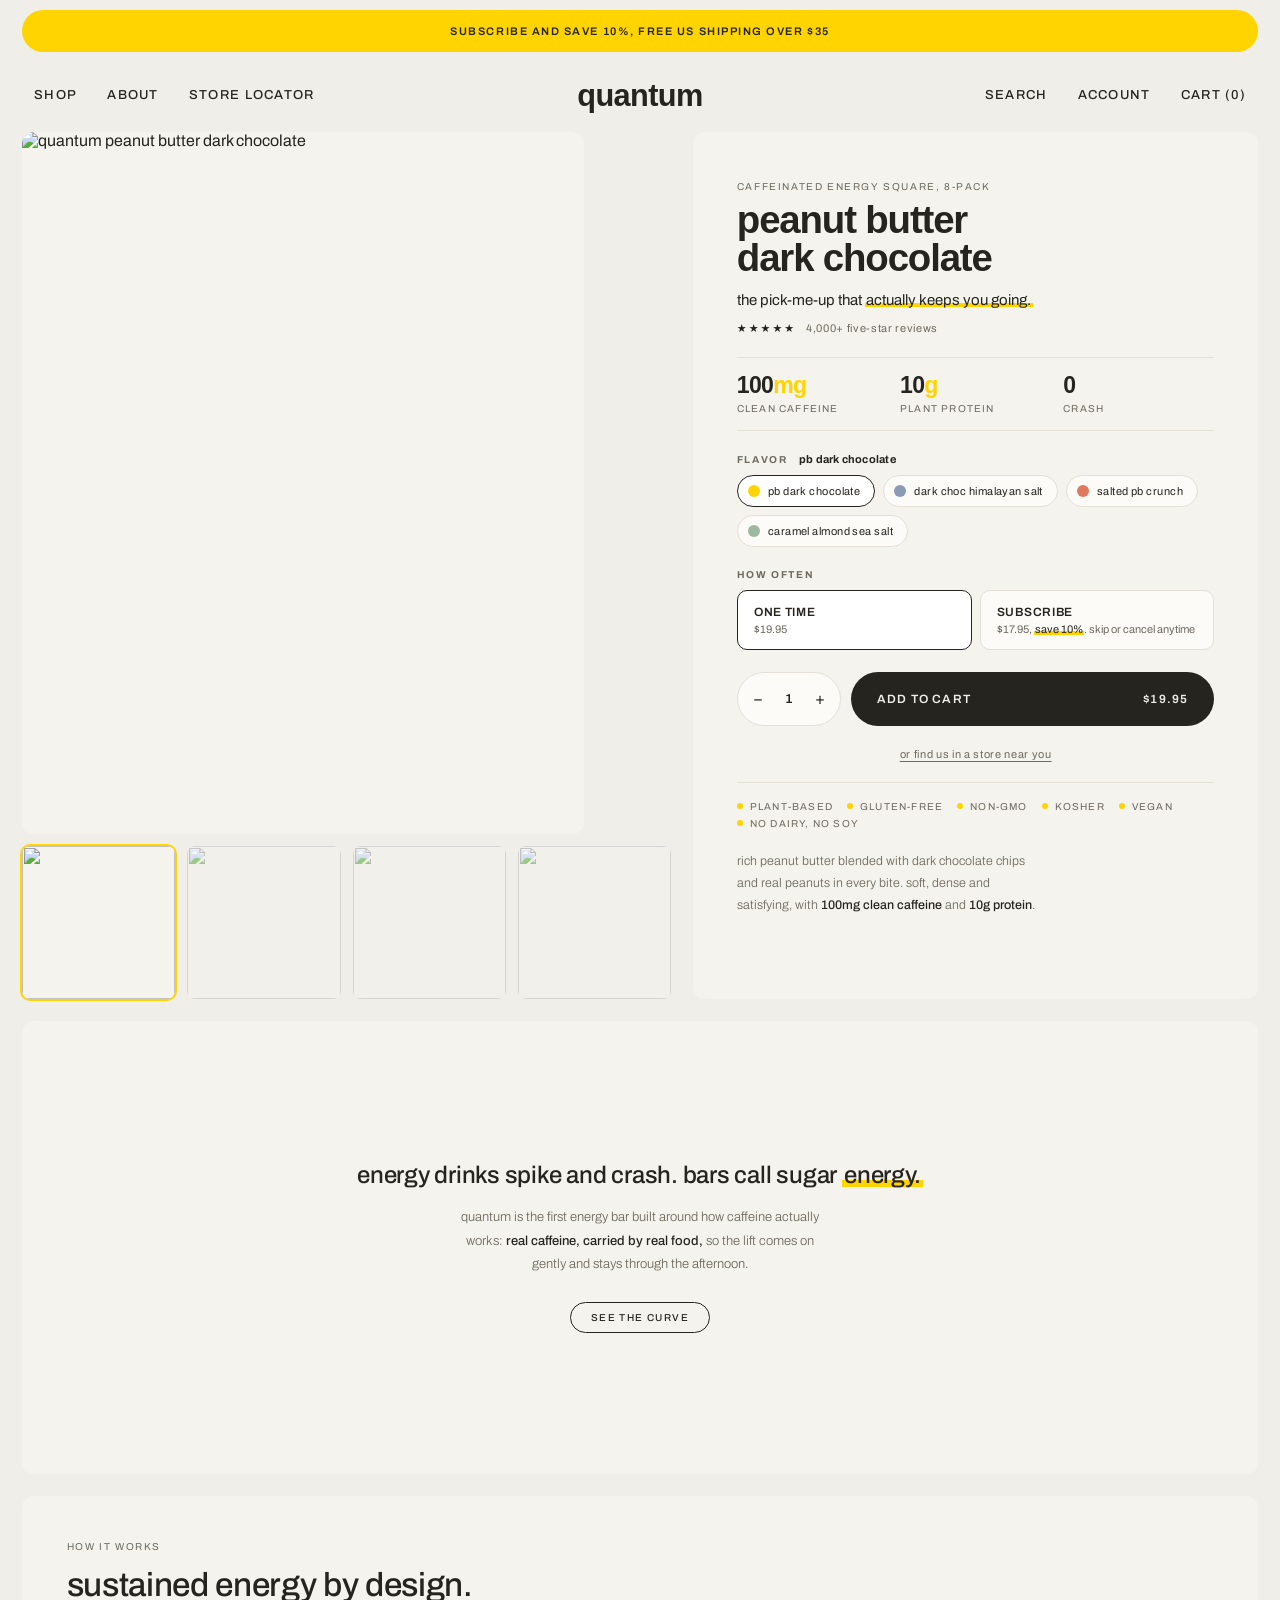
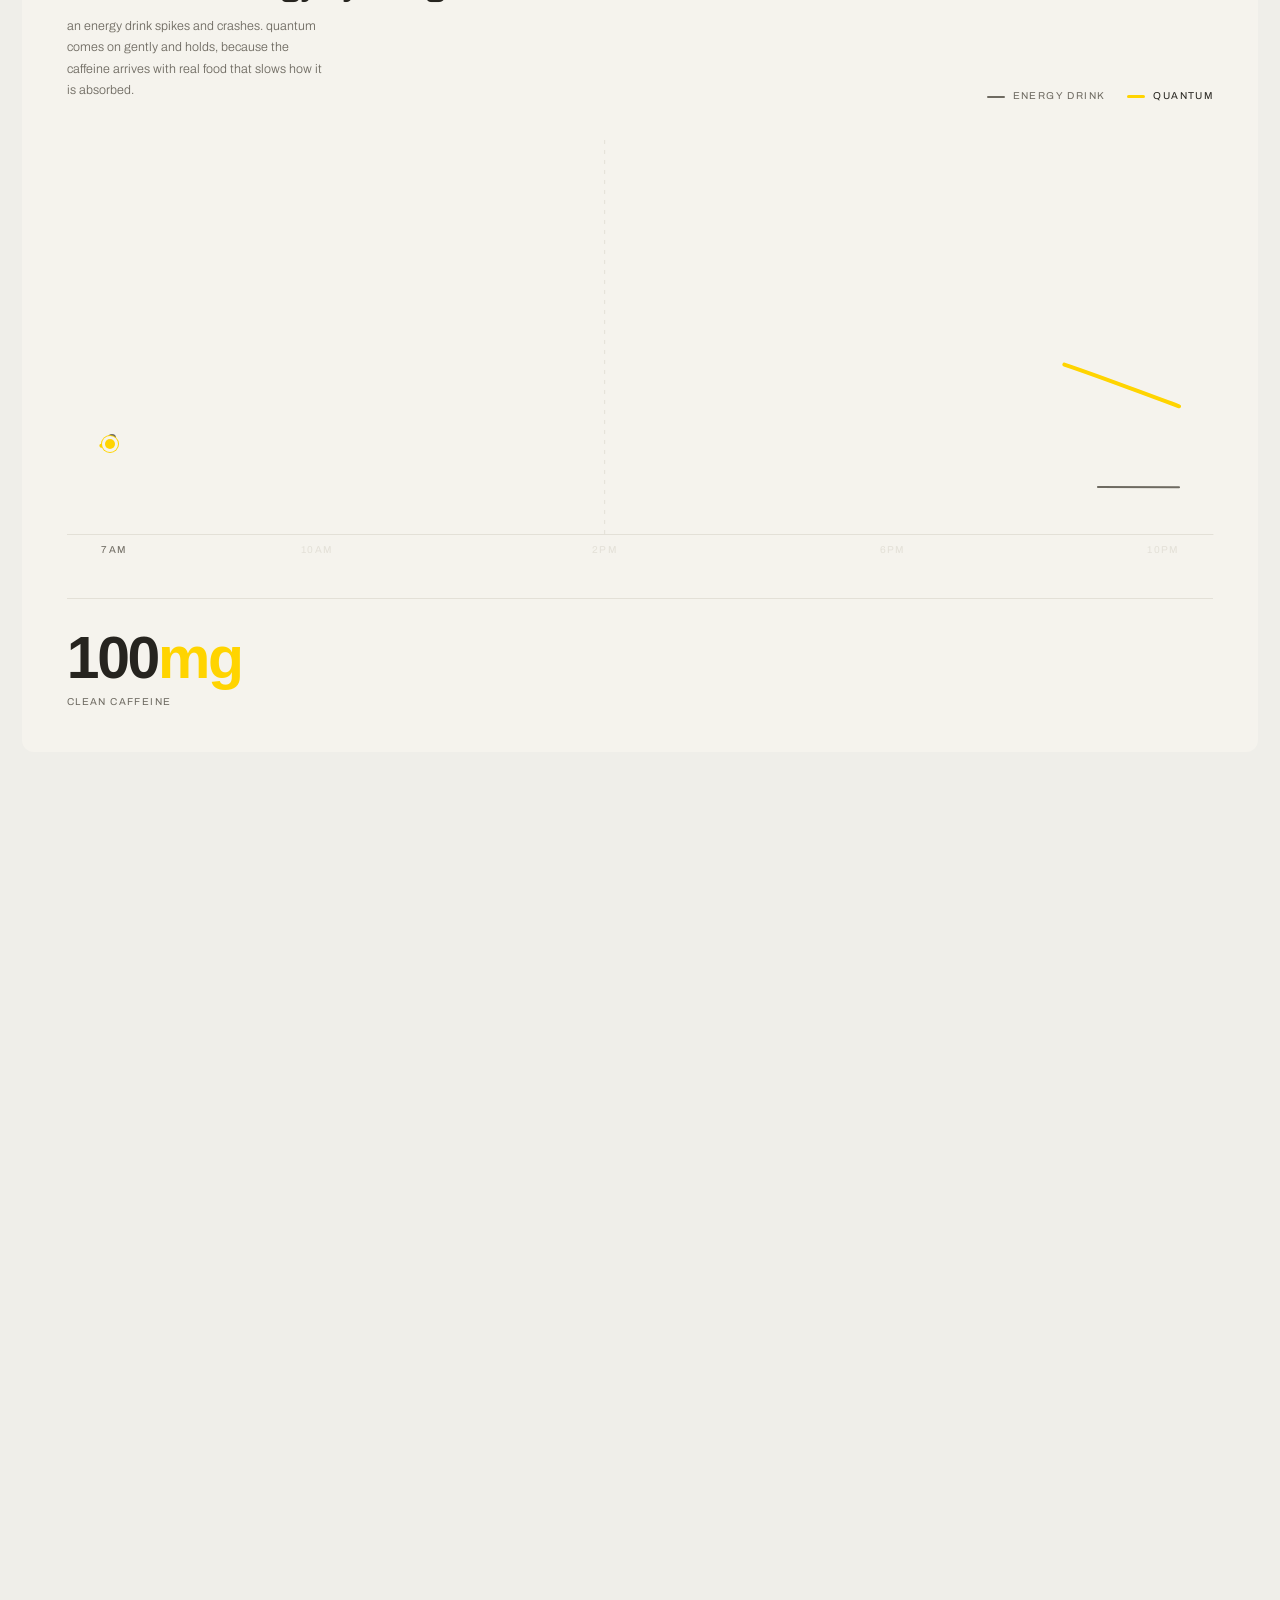
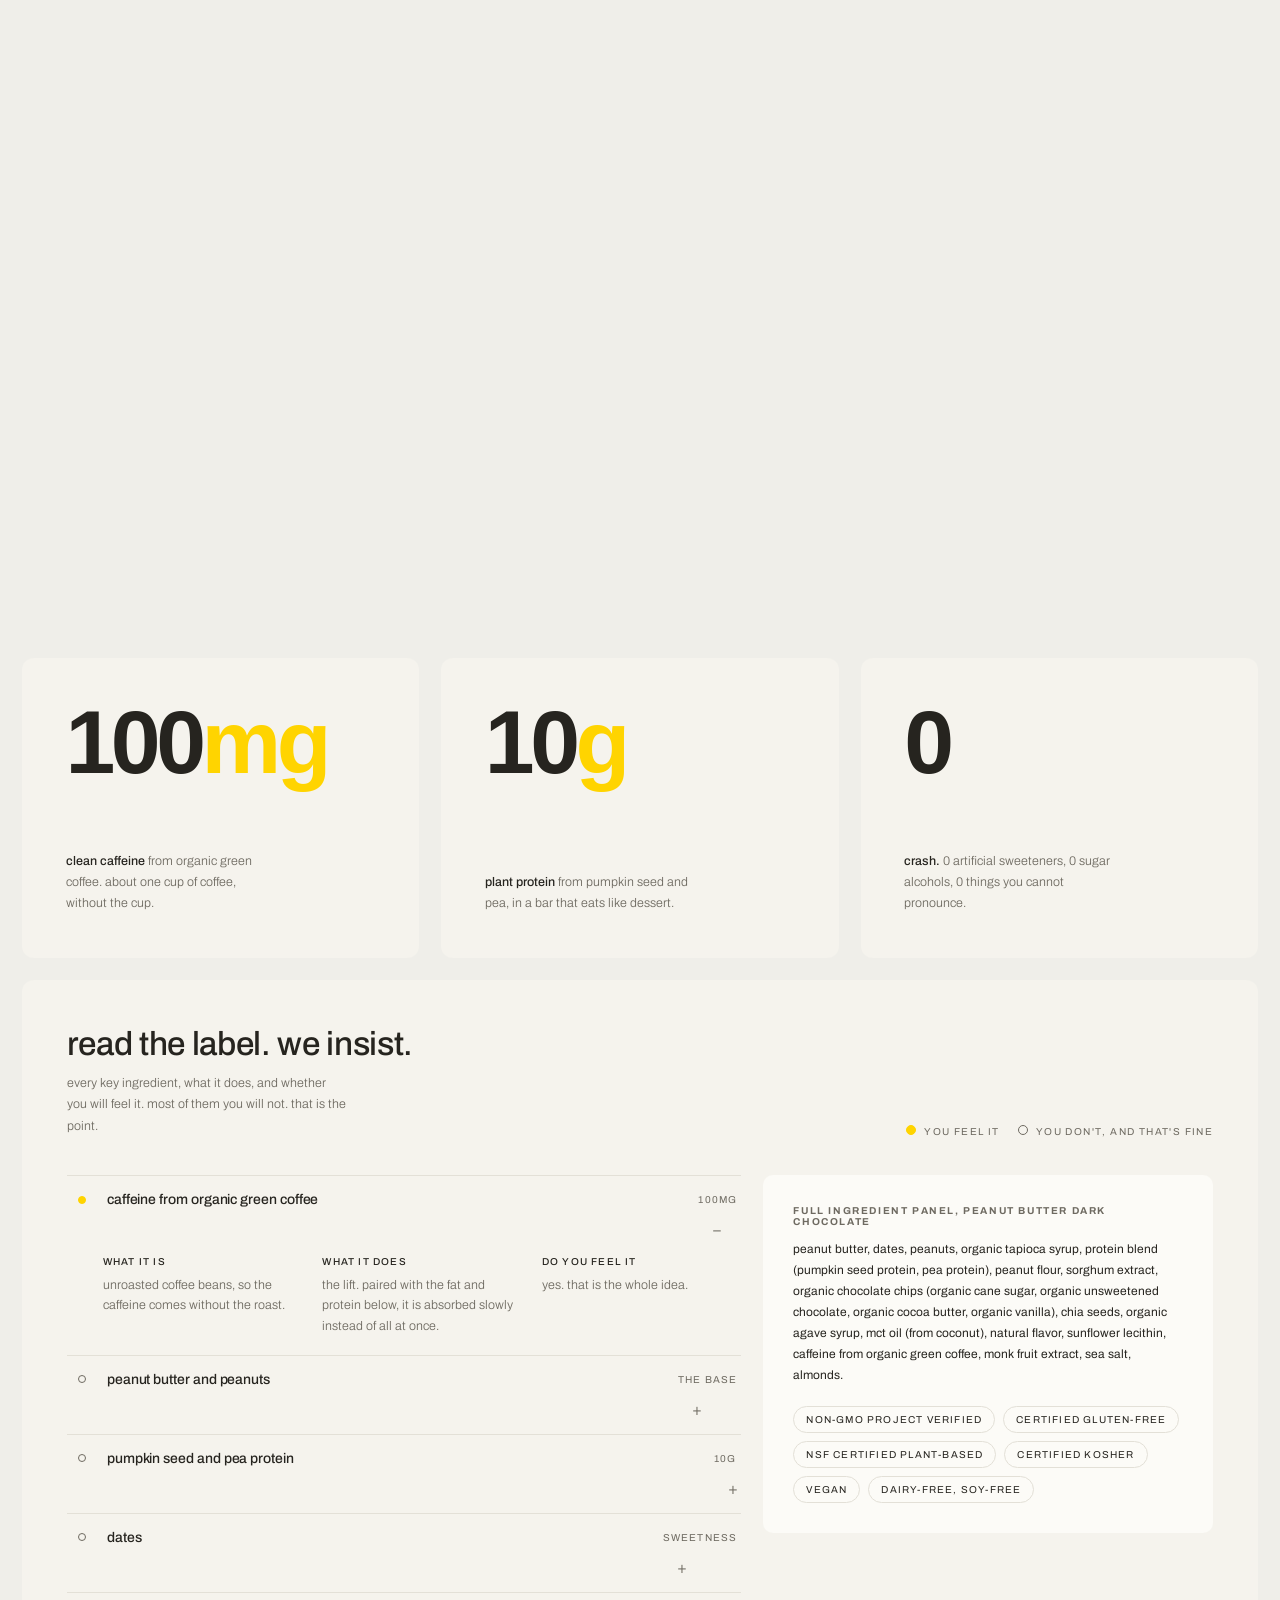
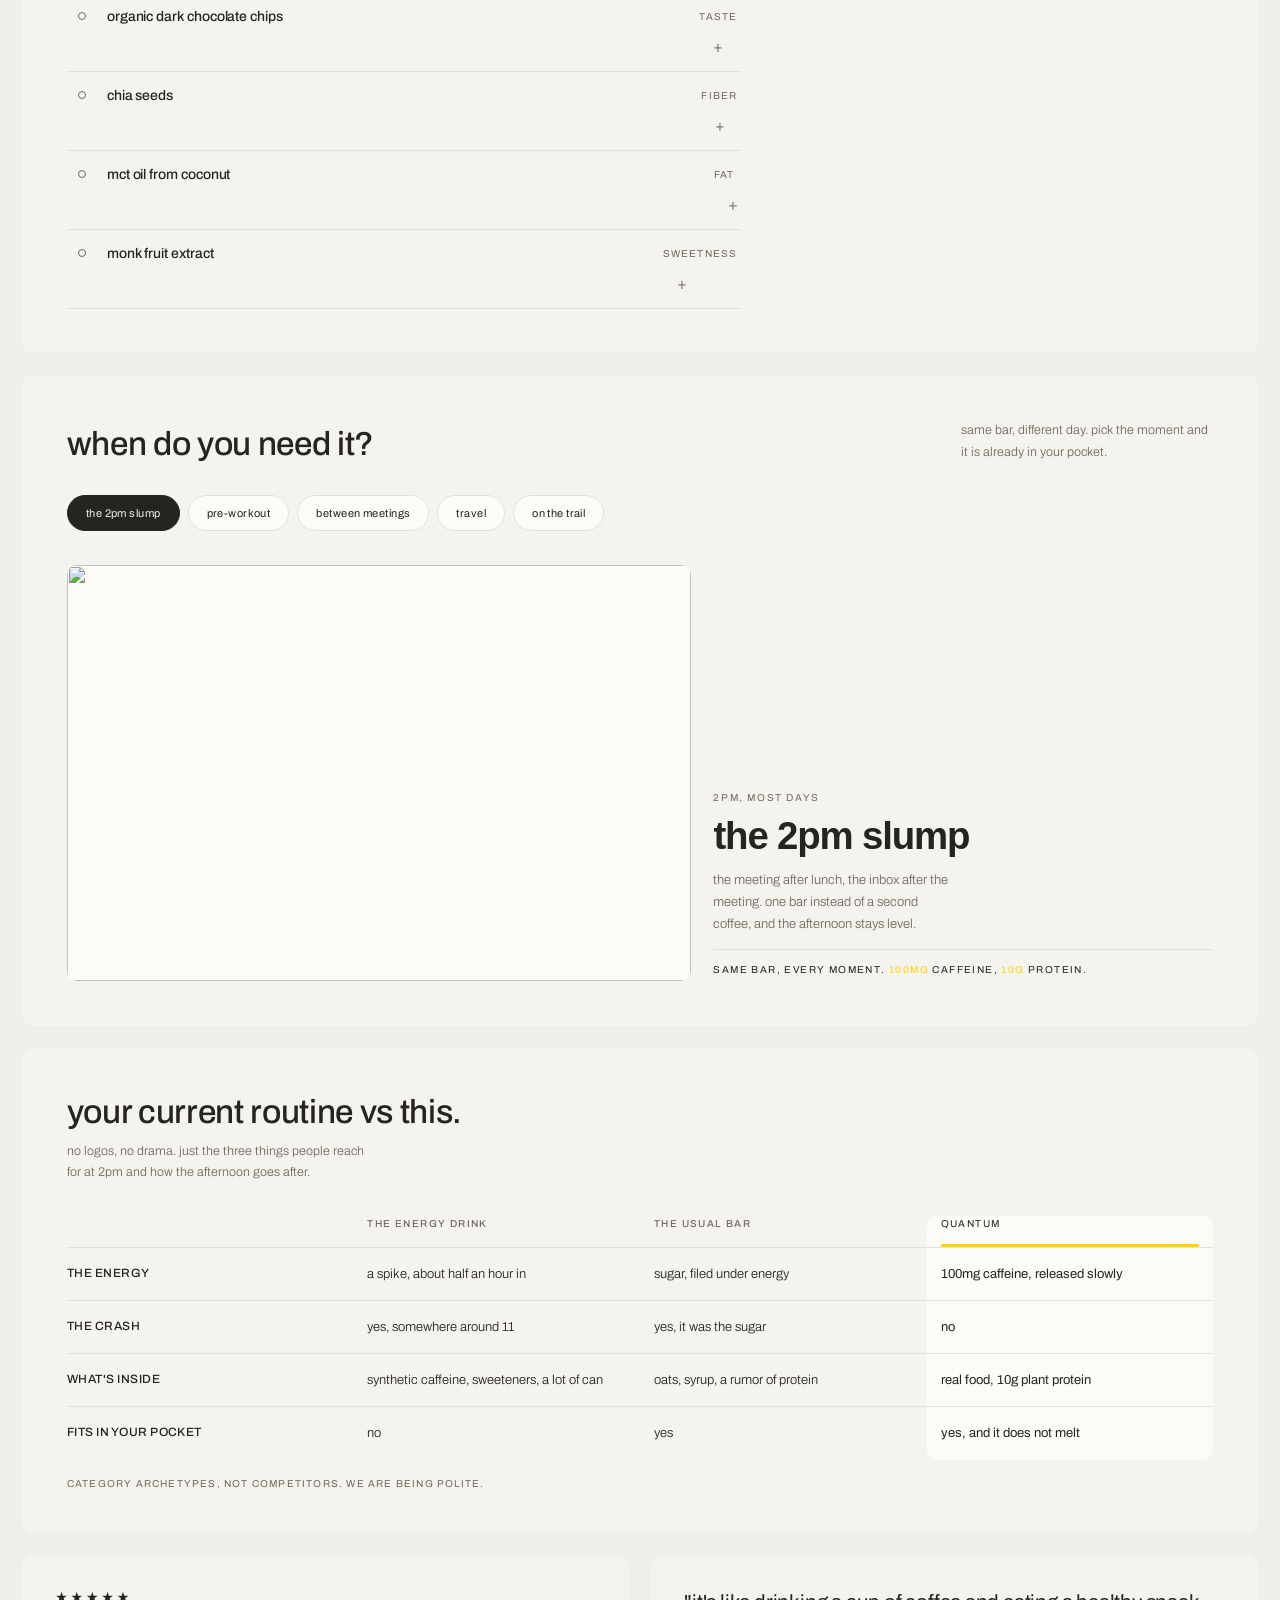
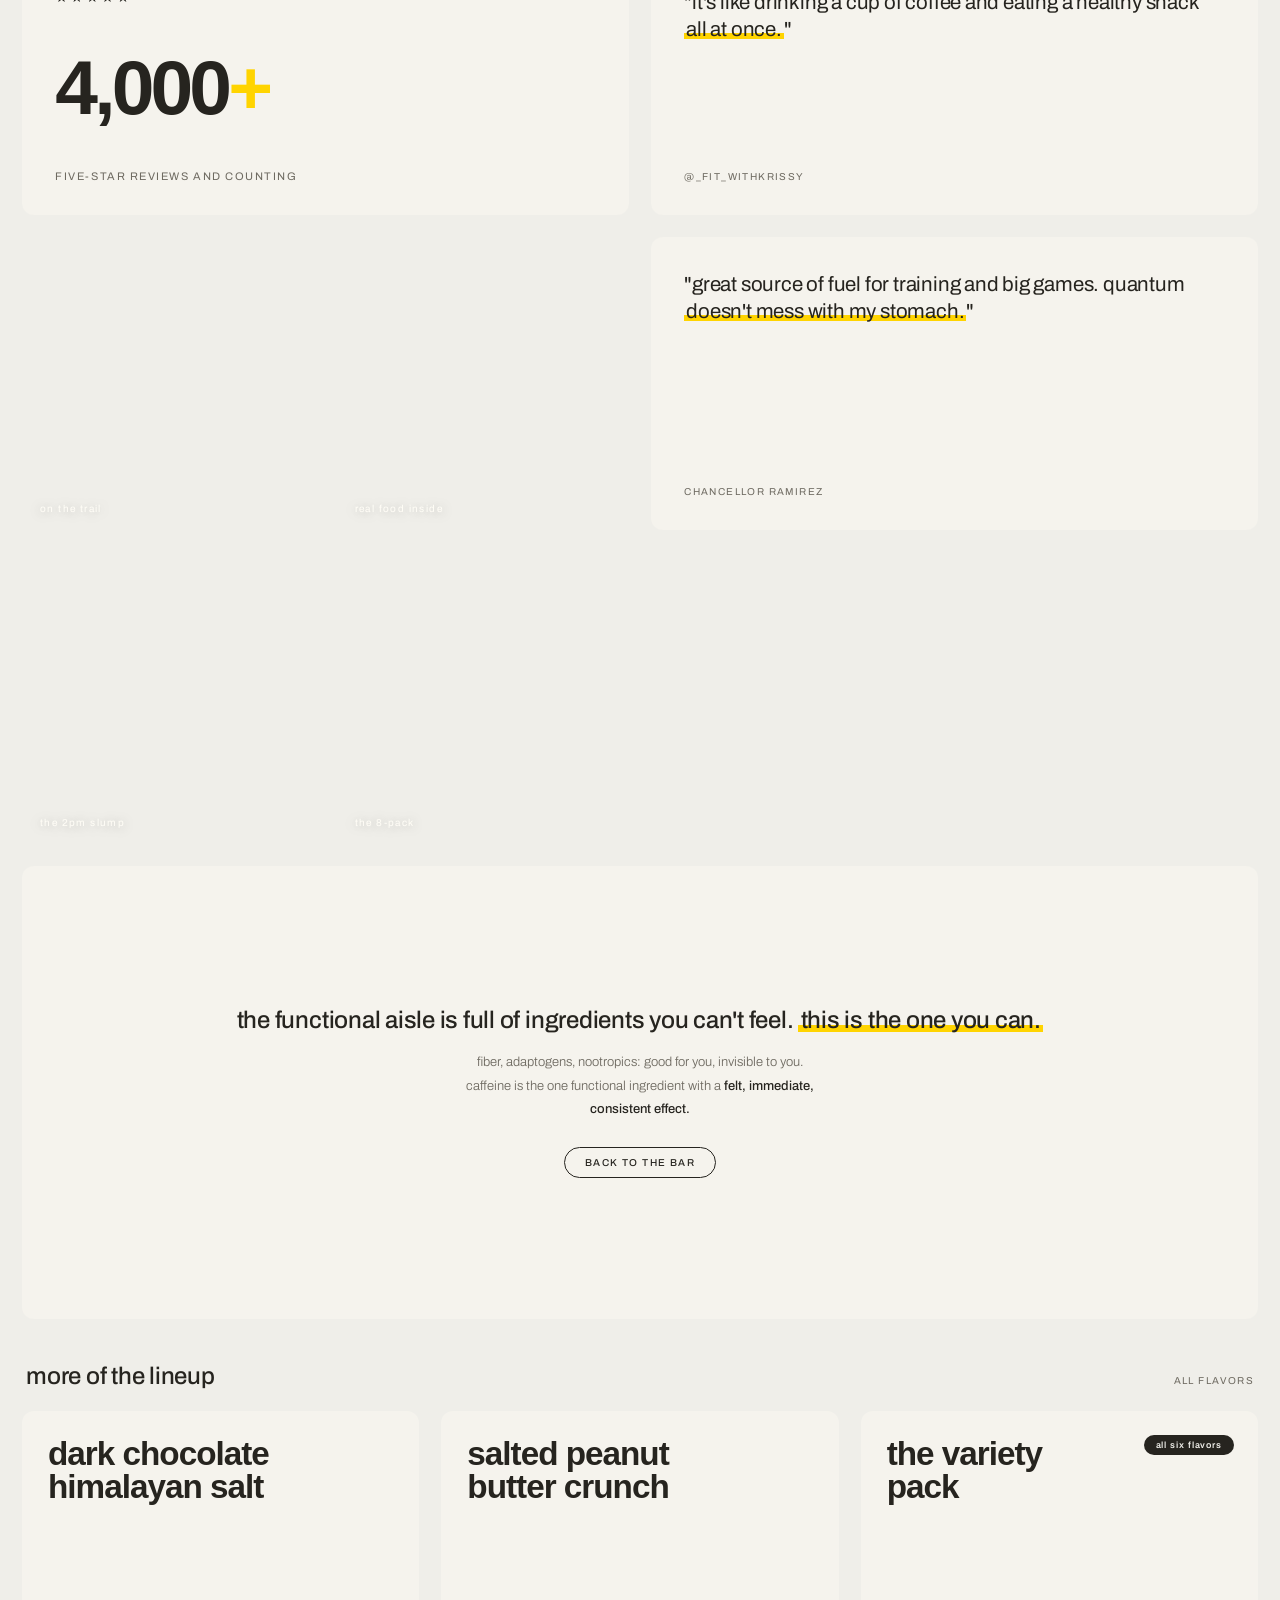
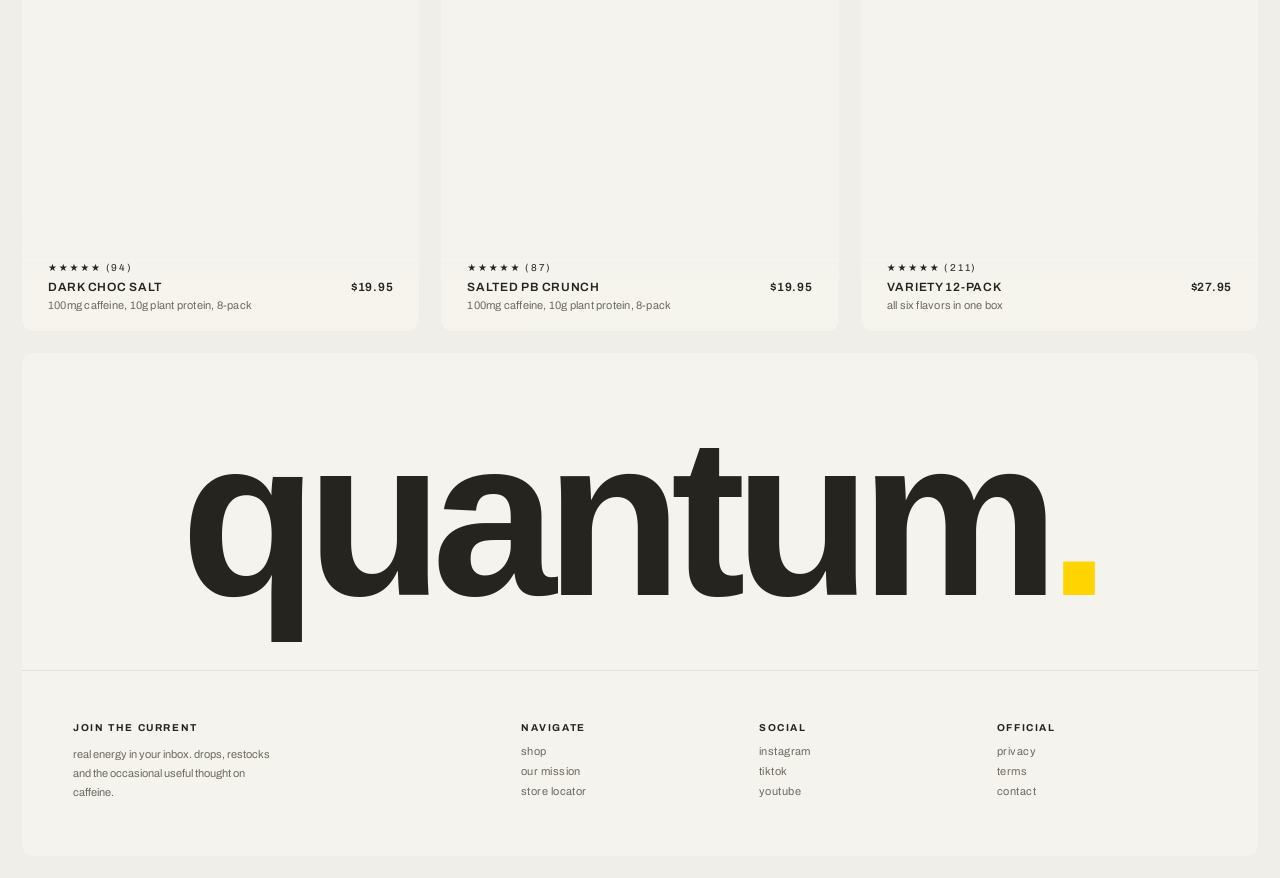
==== commit 48067575: "PDP comparison table scrolls sideways on narrow screens instead of crushing Co-Authored-By: Claude F" ====
--- a/product.html
+++ b/product.html
@@ -211,6 +211,7 @@
     <h2>your current routine vs this.</h2>
     <p>no logos, no drama. just the three things people reach for at 2pm and how the afternoon goes after.</p>
   </div>
+  <div class="scroll">
   <table>
     <thead><tr><th></th><th>the energy drink</th><th>the usual bar</th><th class="q">quantum</th></tr></thead>
     <tbody>
@@ -220,7 +221,28 @@
       <tr><td>fits in your pocket</td><td>no</td><td>yes</td><td class="q">yes, and it does not melt</td></tr>
     </tbody>
   </table>
+  </div>
   <div class="foot">category archetypes, not competitors. we are being polite.</div>
+</section>
+
+<section class="proof" id="reviews">
+  <div class="cell stat">
+    <span class="stars">&#9733;&#9733;&#9733;&#9733;&#9733;</span>
+    <div><b>4,000<i>+</i></b></div>
+    <span>five-star reviews and counting</span>
+  </div>
+  <div class="cell quote">
+    <p>"it's like drinking a cup of coffee and eating a healthy snack <em>all at once.</em>"</p>
+    <cite>@_fit_withkrissy</cite>
+  </div>
+  <div class="pic" style="background-image:url('https://images.portal.soot.com/generated/8382b0a5-110a-4354-98a3-7f238e8f13b6/e3f4f9ee-1a88-45ba-a80f-6eb10f0e193b-1784191940046.jpg')"><span>on the trail</span></div>
+  <div class="pic" style="background-image:url('https://images.portal.soot.com/generated/8382b0a5-110a-4354-98a3-7f238e8f13b6/9c153407-0fd7-49c6-91ed-b317d0d5da78-1784191913764.jpg')"><span>real food inside</span></div>
+  <div class="cell quote">
+    <p>"great source of fuel for training and big games. quantum <em>doesn't mess with my stomach.</em>"</p>
+    <cite>chancellor ramirez</cite>
+  </div>
+  <div class="pic" style="background-image:url('https://images.portal.soot.com/generated/8382b0a5-110a-4354-98a3-7f238e8f13b6/ca3e5308-68ad-4b57-8b8b-39f3465ddada-1784191962317.jpg')"><span>the 2pm slump</span></div>
+  <div class="pic" style="background-image:url('https://images.portal.soot.com/generated/8382b0a5-110a-4354-98a3-7f238e8f13b6/9901ca29-563b-42f7-8743-6242cdd3280c-1784191130452.jpg')"><span>the 8-pack</span></div>
 </section>
 
 <section class="statement">
--- a/styles.css
+++ b/styles.css
@@ -483,7 +483,9 @@
   .compare .head{margin-bottom:clamp(20px,2.6vw,32px)}
   .compare .head h2{font-weight:500;font-size:clamp(22px,2.6vw,34px);text-transform:lowercase;letter-spacing:-.01em;line-height:1.15;margin-bottom:10px}
   .compare .head p{font-size:12.5px;font-weight:300;line-height:1.7;color:var(--ink-soft);max-width:44ch;text-transform:lowercase}
-  .compare table{width:100%;border-collapse:collapse;table-layout:fixed}
+  .compare .scroll{overflow-x:auto;scrollbar-width:none;margin:0 -4px;padding:0 4px}
+  .compare .scroll::-webkit-scrollbar{display:none}
+  .compare table{width:100%;min-width:560px;border-collapse:collapse;table-layout:fixed}
   .compare th,.compare td{text-align:left;vertical-align:top;padding:16px 14px;border-top:1px solid var(--line);font-size:13px;font-weight:300;line-height:1.55;text-transform:lowercase}
   .compare th{font-size:10px;letter-spacing:.14em;text-transform:uppercase;font-weight:500;color:var(--ink-soft);border-top:0;padding-top:0}
   .compare td:first-child{font-weight:500;color:var(--ink);font-size:12px;letter-spacing:.04em;text-transform:uppercase;padding-left:0}
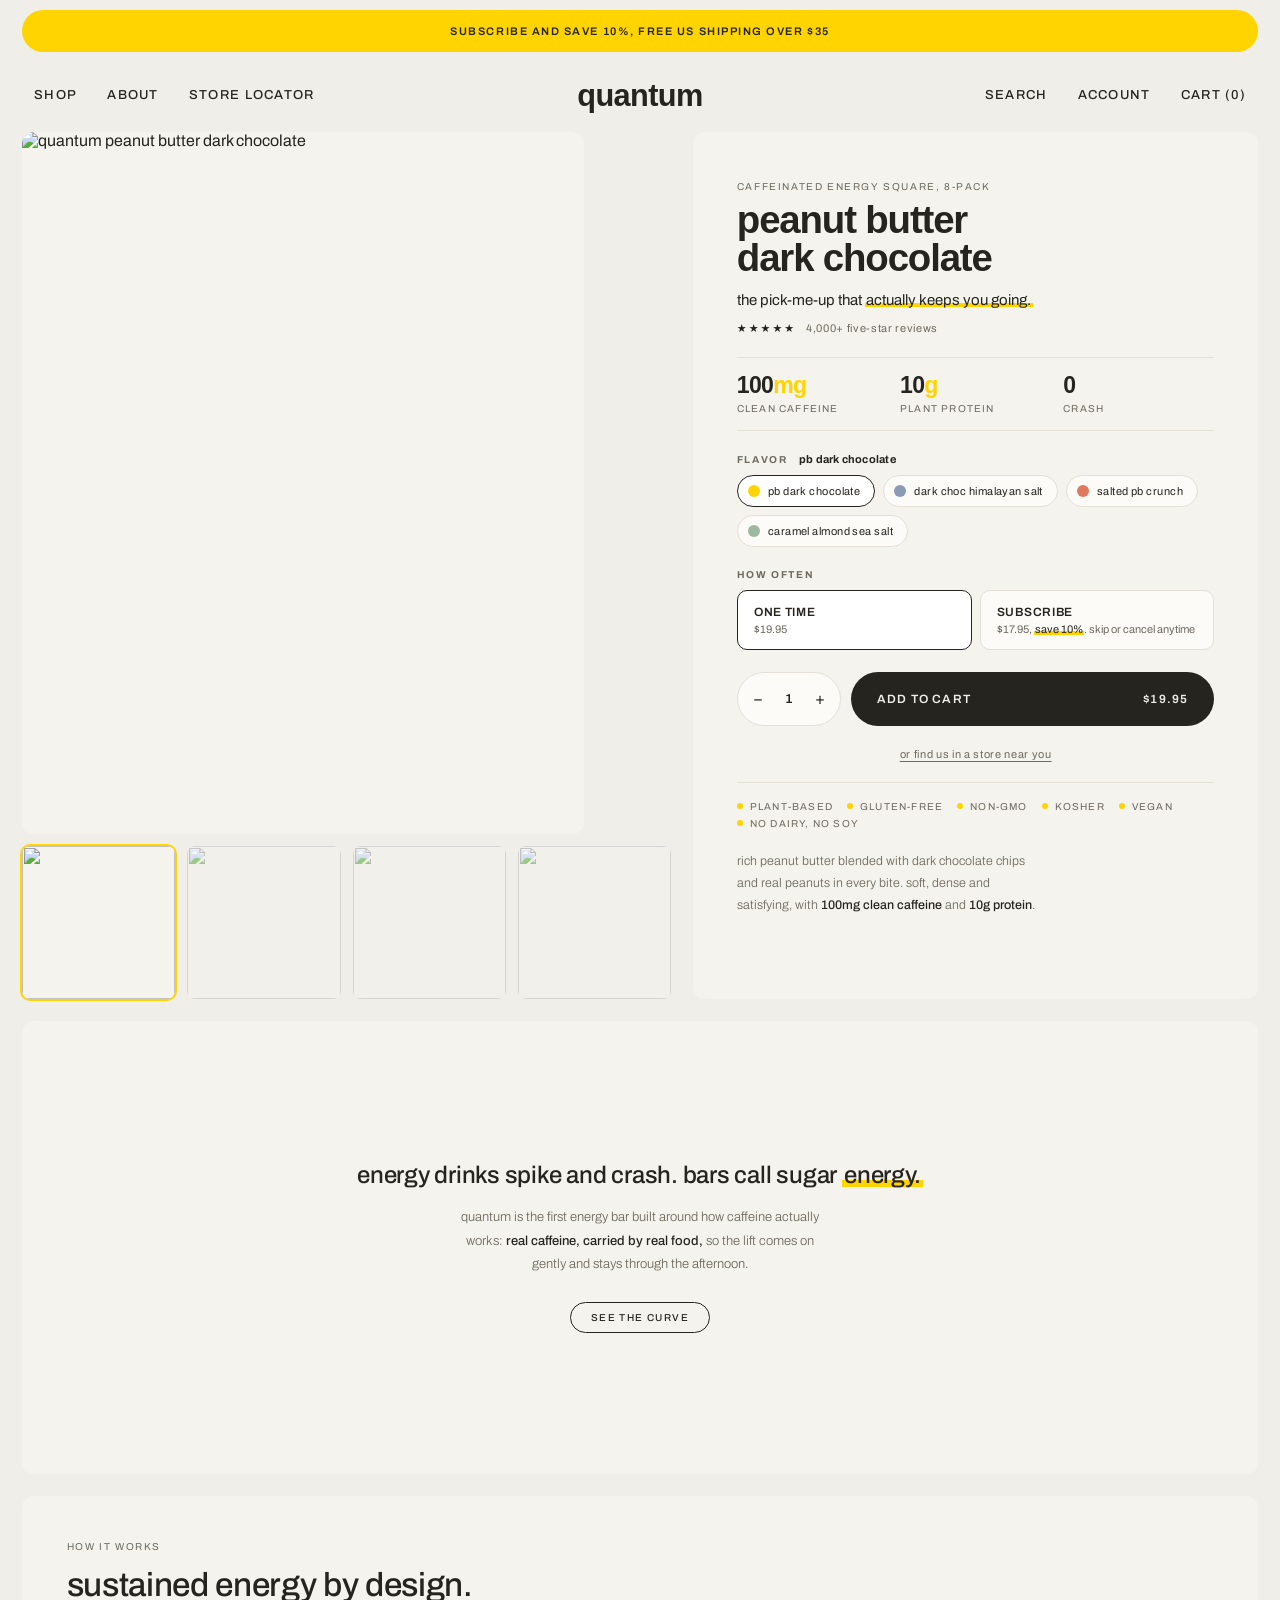
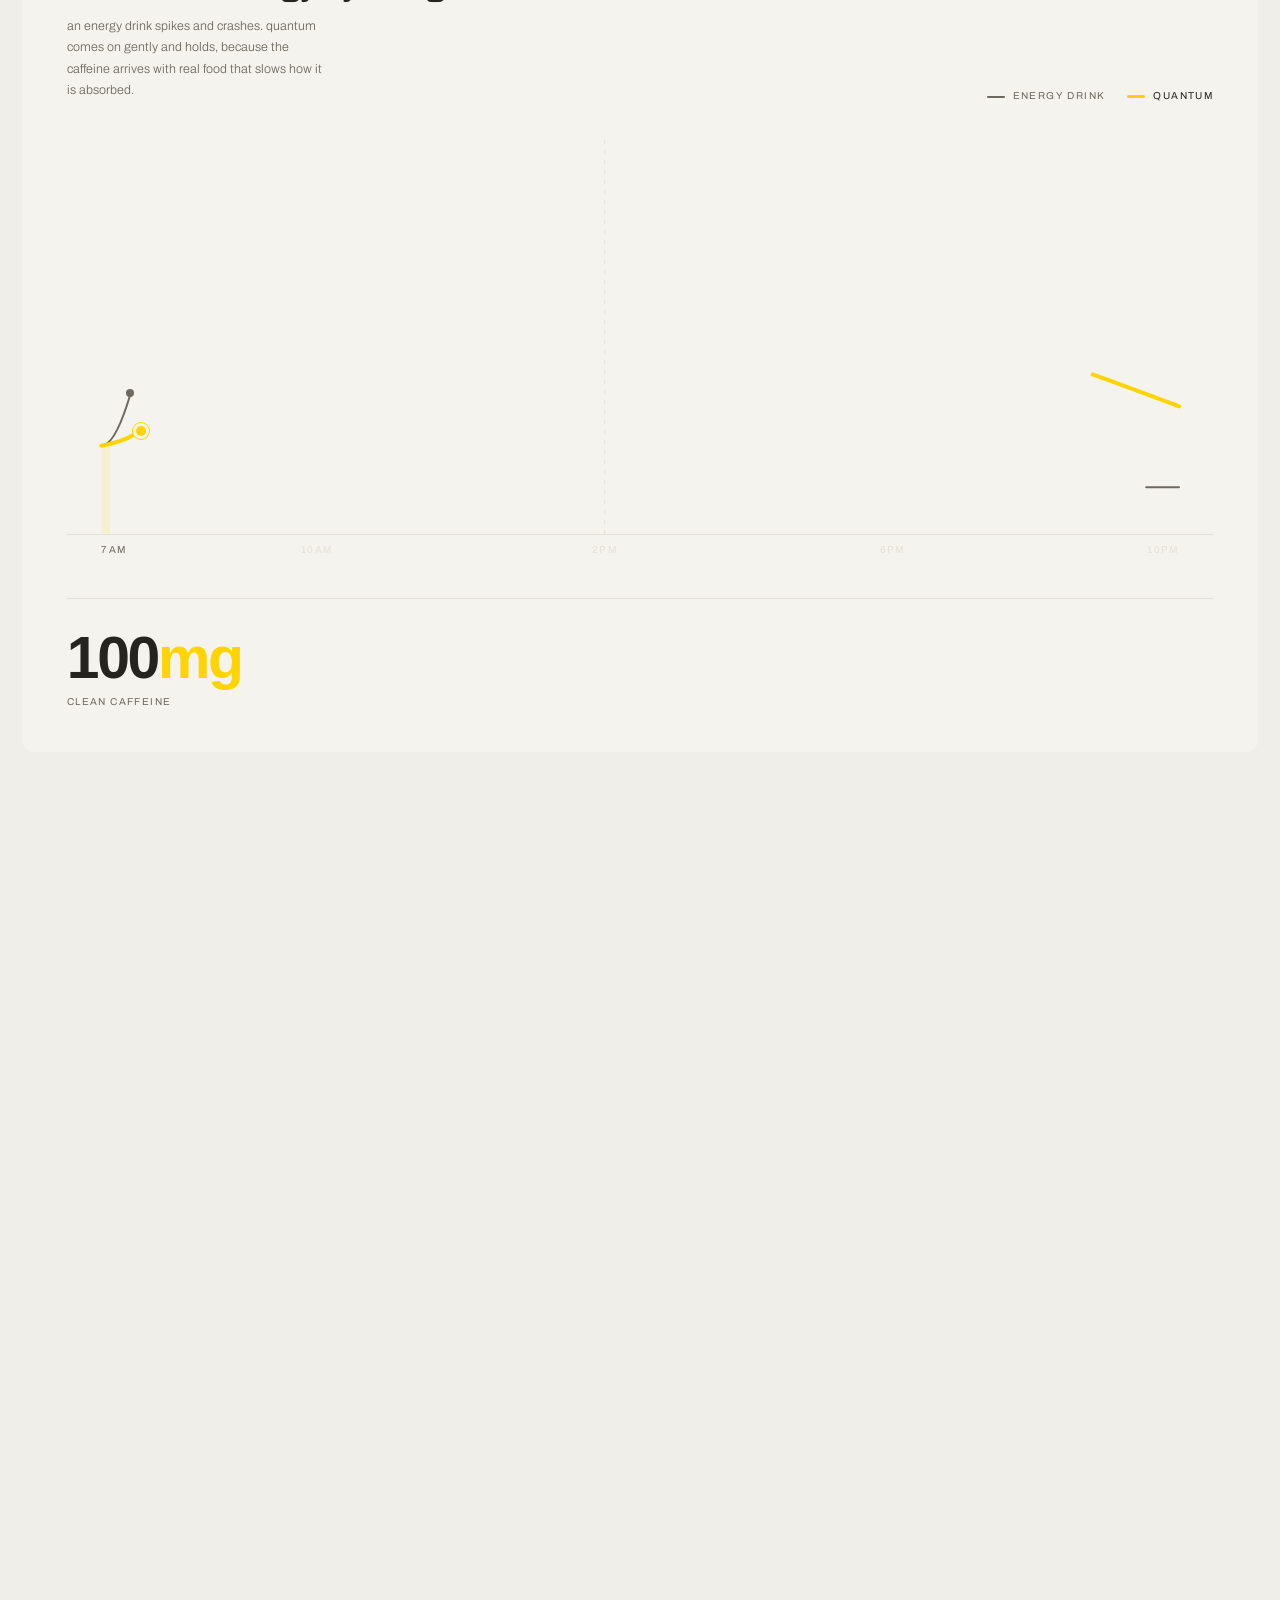
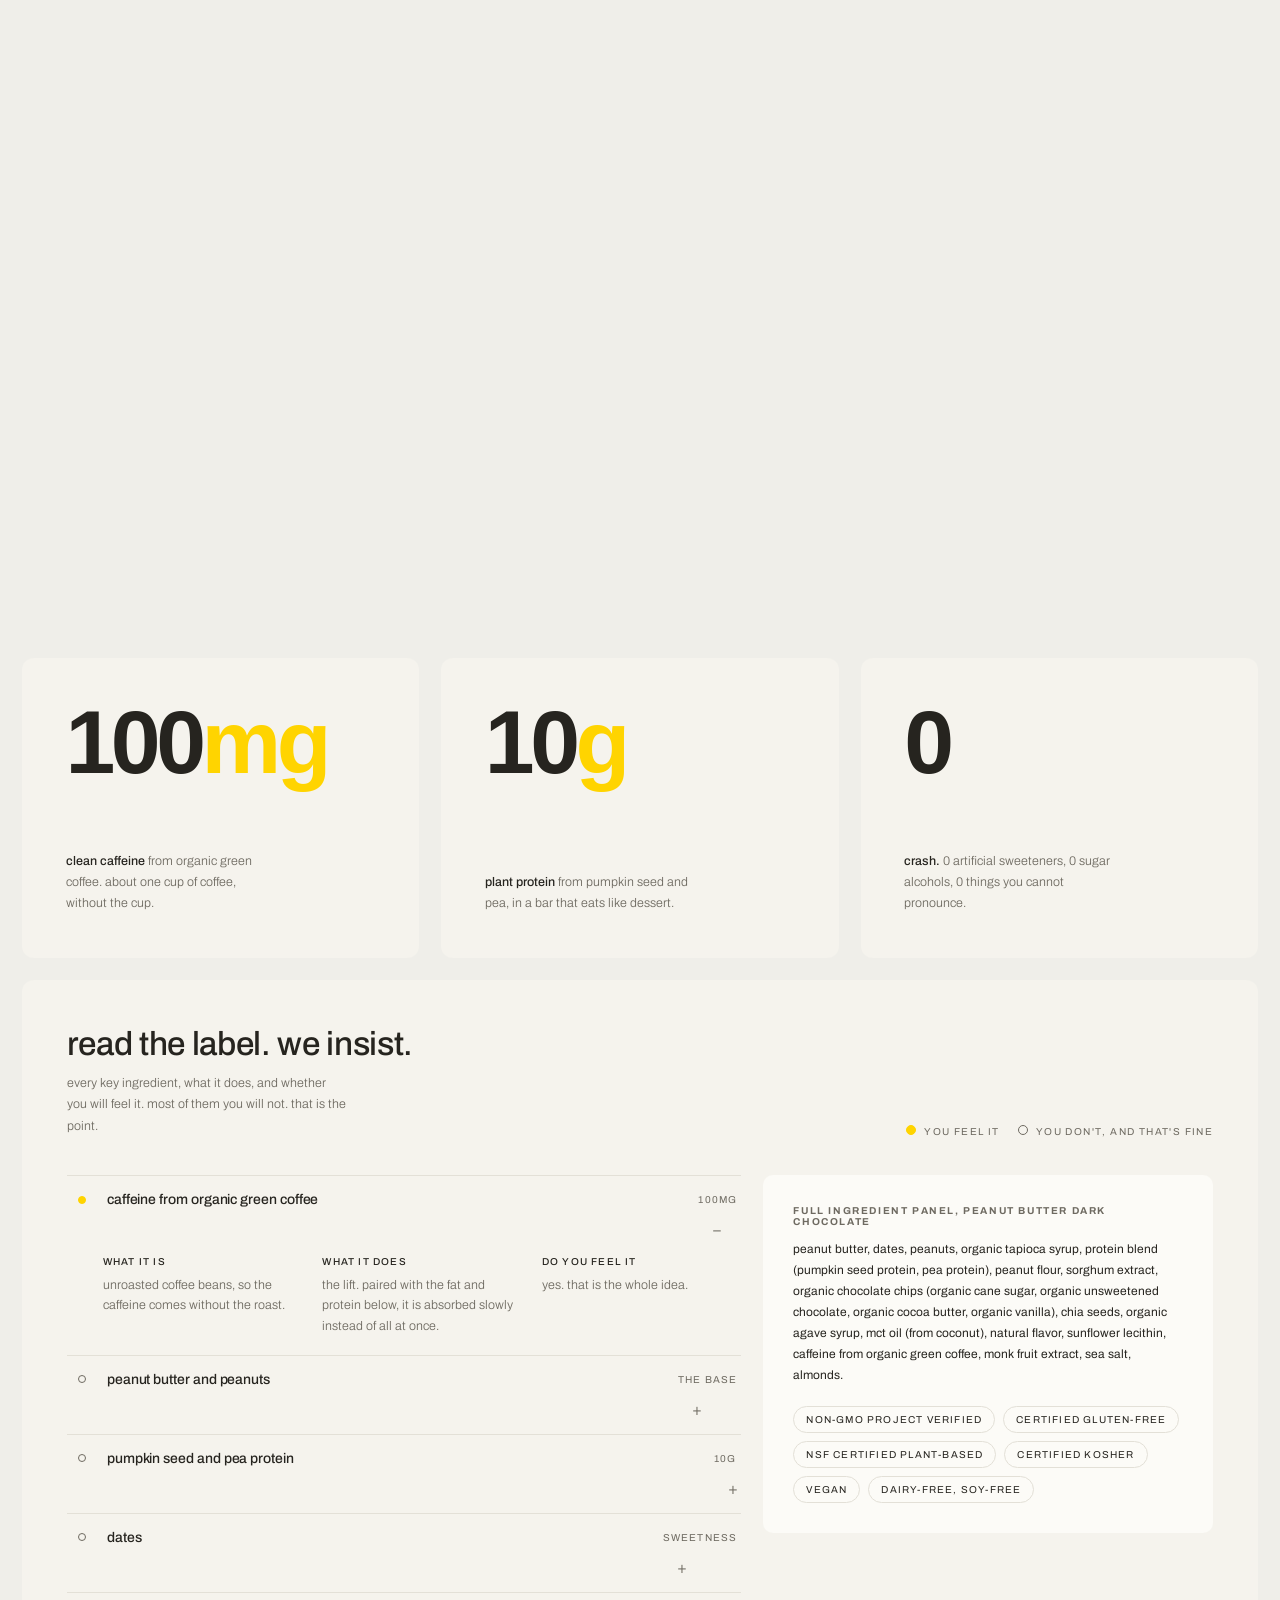
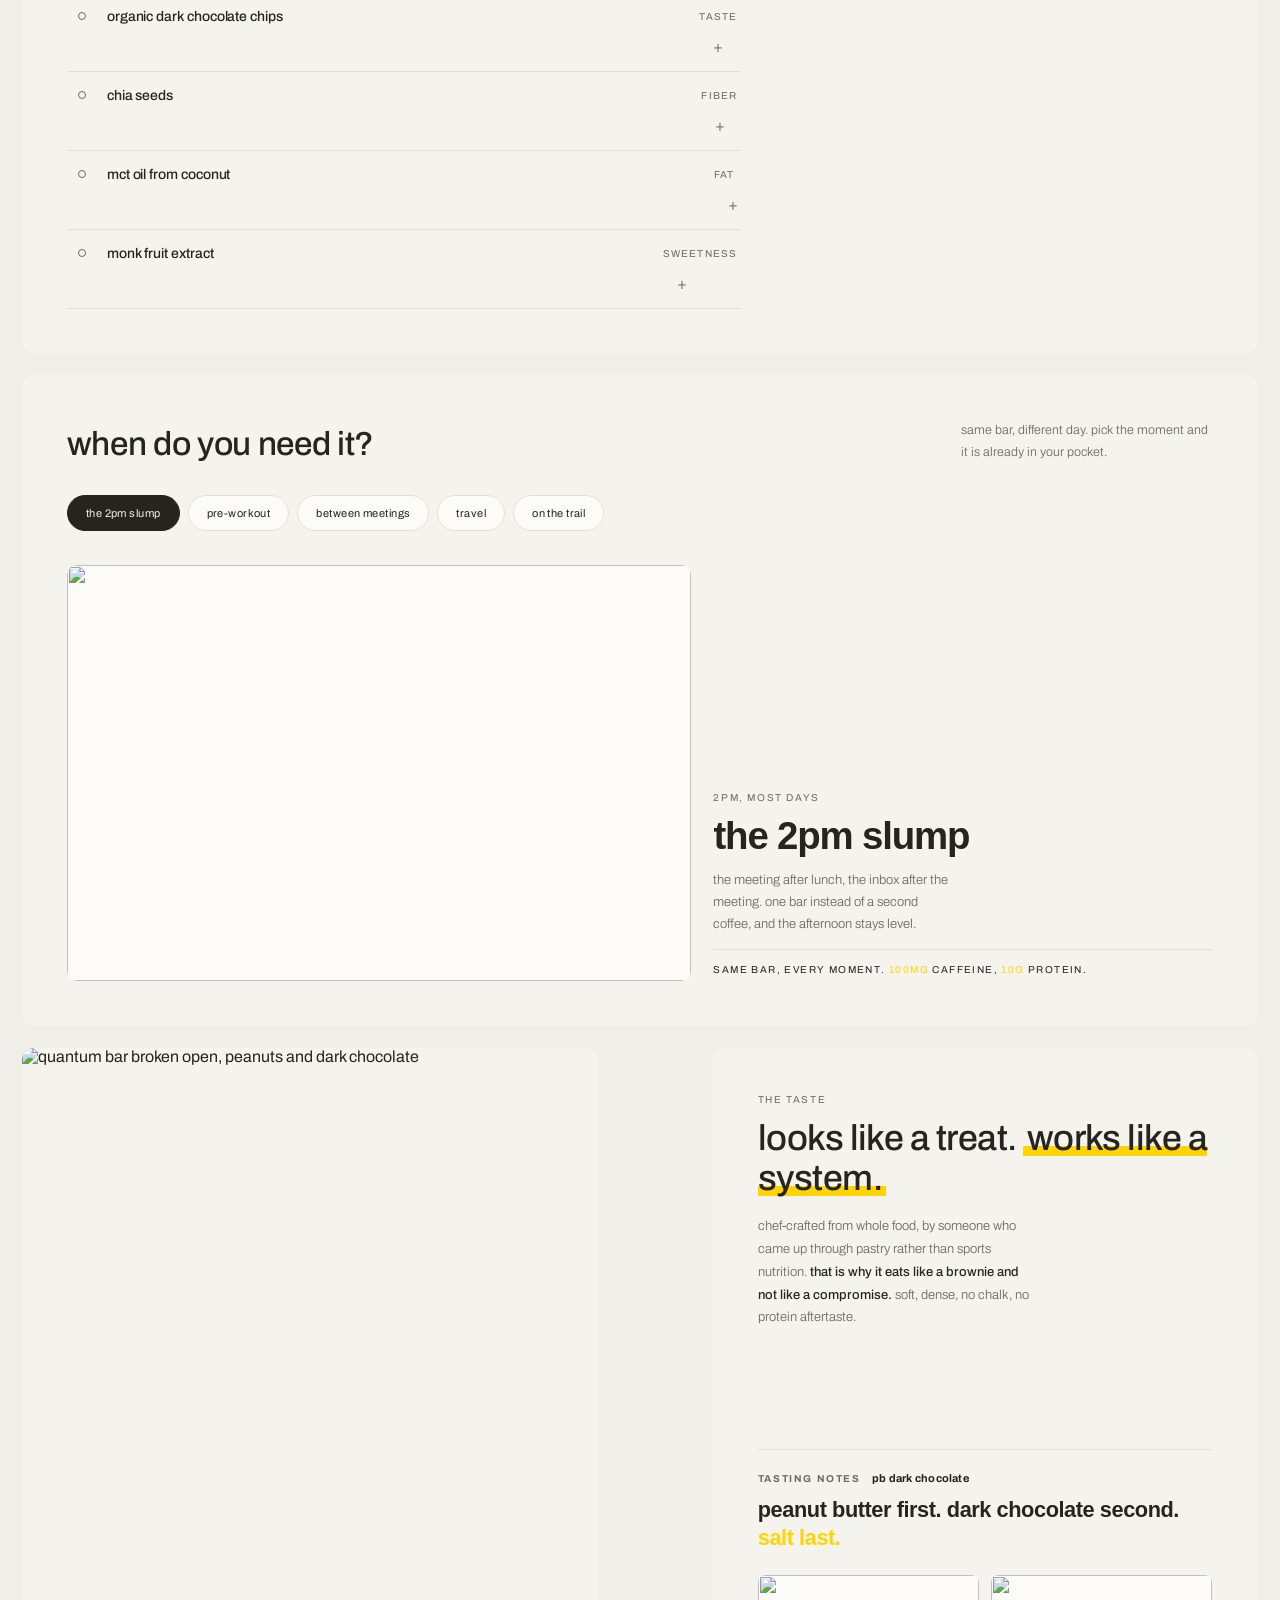
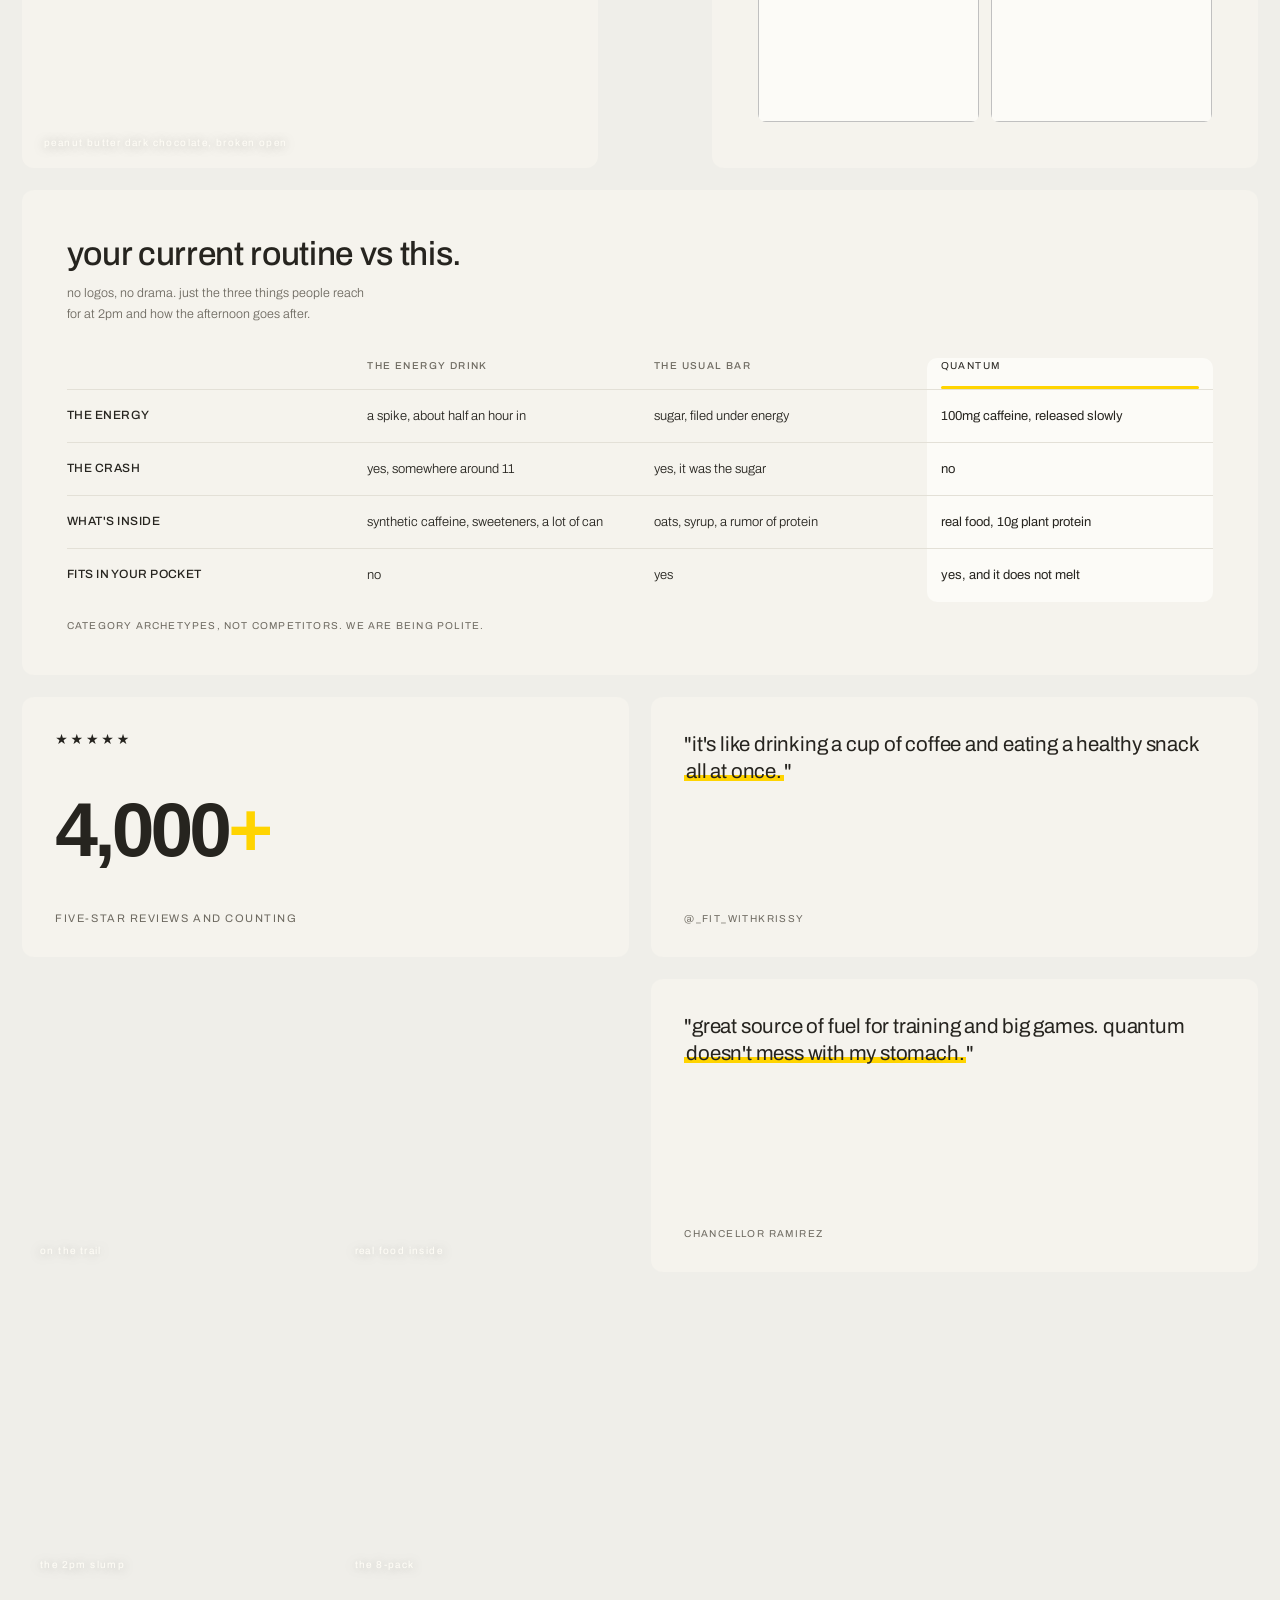
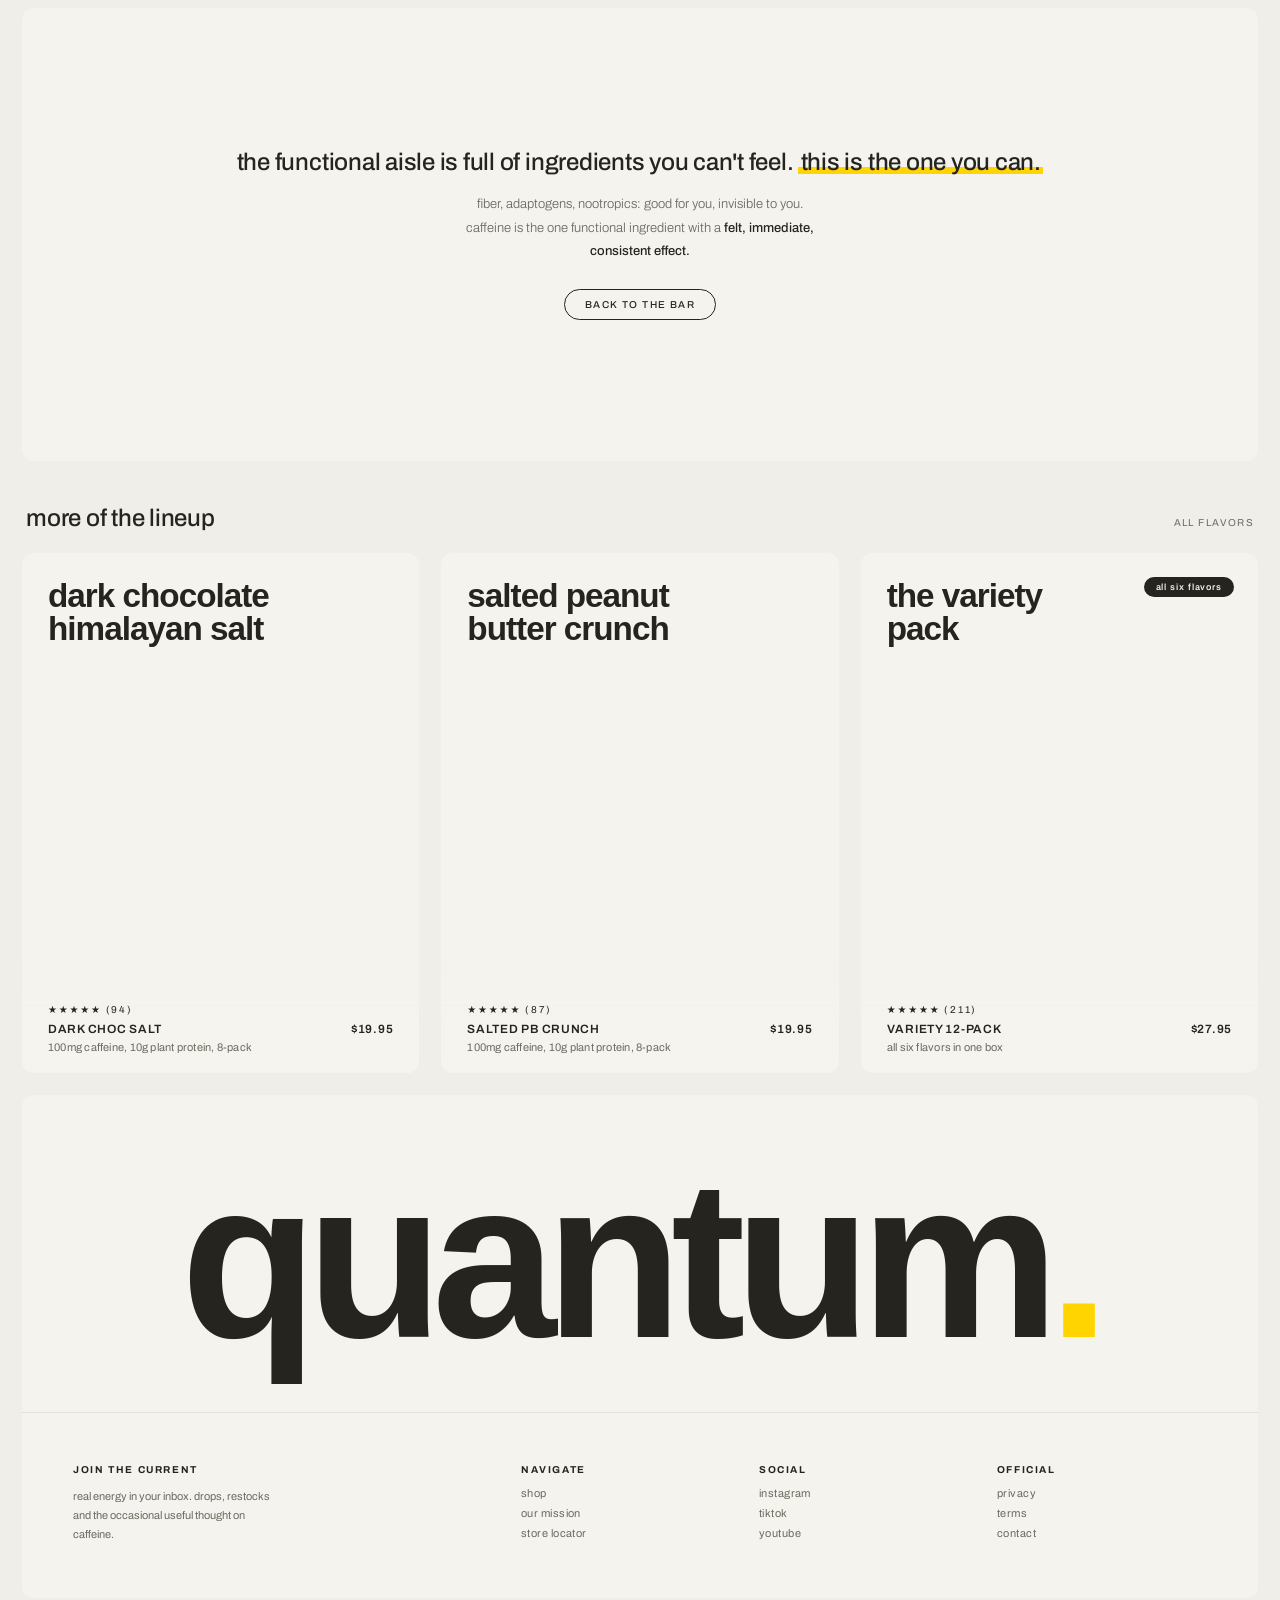
==== commit b9ea22a4: "PDP Block 7: taste block, macro shot, chef story and tasting notes that follow the flavor Co-Authore" ====
--- a/product.html
+++ b/product.html
@@ -47,10 +47,10 @@
     <div class="flavors">
       <h4>flavor <span>pb dark chocolate</span></h4>
       <div class="chips">
-        <button class=on style="--c:#FFD400" data-name="pb dark chocolate" data-title="peanut butter<br>dark chocolate" data-accent="#FFD400" data-tint="#F5F3ED" data-pack="https://images.portal.soot.com/generated/8382b0a5-110a-4354-98a3-7f238e8f13b6/5c76a36b-6530-42b4-a963-3237ad2fc072-1784192973255.jpg" data-inside="https://images.portal.soot.com/generated/8382b0a5-110a-4354-98a3-7f238e8f13b6/38319881-cdf3-45c6-a02e-500b66343fa6-1784297603916.jpg" data-outcome="the pick-me-up that <em>actually keeps you going.</em>" data-desc="rich peanut butter blended with dark chocolate chips and real peanuts in every bite. soft, dense and satisfying, with <b>100mg clean caffeine</b> and <b>10g protein</b>."><i></i>pb dark chocolate</button>
-        <button style="--c:#8A9BB5" data-name="dark choc himalayan salt" data-title="dark chocolate<br>himalayan salt" data-accent="#8A9BB5" data-tint="#E9ECF1" data-pack="https://images.portal.soot.com/generated/8382b0a5-110a-4354-98a3-7f238e8f13b6/d6b031a7-8394-4736-a2d2-1e7ef2762377-1784191153162.jpg" data-inside="https://images.portal.soot.com/generated/8382b0a5-110a-4354-98a3-7f238e8f13b6/ef312429-b402-4021-851c-ac2aed56c398-1784297626084.jpg" data-outcome="sweet, salty and <em>seriously effective.</em>" data-desc="dark chocolate with a hit of pink himalayan salt that makes every bite pop. rich and balanced with just enough sweetness, with <b>100mg caffeine</b> from organic green coffee and <b>10g protein</b>."><i></i>dark choc himalayan salt</button>
-        <button style="--c:#E07A5F" data-name="salted pb crunch" data-title="salted peanut<br>butter crunch" data-accent="#E07A5F" data-tint="#F7E6E0" data-pack="https://images.portal.soot.com/generated/8382b0a5-110a-4354-98a3-7f238e8f13b6/1aa6ea51-6dfd-4072-b351-594056f6d473-1784191176094.jpg" data-inside="https://images.portal.soot.com/generated/8382b0a5-110a-4354-98a3-7f238e8f13b6/904ea52f-8c7b-4457-9515-d1af202f2d90-1784297648799.jpg" data-outcome="crunchy, salty, and <em>built for the long afternoon.</em>" data-desc="roasted peanut butter with a proper crunch and a pinch of sea salt. placeholder copy until the live flavor description comes over, with <b>100mg clean caffeine</b> and <b>10g protein</b>."><i></i>salted pb crunch</button>
-        <button style="--c:#9DB89F" data-name="caramel almond sea salt" data-title="caramel almond<br>sea salt" data-accent="#9DB89F" data-tint="#E6EDE6" data-pack="https://images.portal.soot.com/generated/8382b0a5-110a-4354-98a3-7f238e8f13b6/5b458b1a-6507-4df3-aef7-cf3b01d531ec-1784191198392.jpg" data-inside="https://images.portal.soot.com/generated/8382b0a5-110a-4354-98a3-7f238e8f13b6/9c153407-0fd7-49c6-91ed-b317d0d5da78-1784191913764.jpg" data-outcome="dessert on the outside, <em>a system on the inside.</em>" data-desc="soft caramel, toasted almonds and sea salt. placeholder copy until the live flavor description comes over, with <b>100mg clean caffeine</b> and <b>10g protein</b>."><i></i>caramel almond sea salt</button>
+        <button class=on style="--c:#FFD400" data-name="pb dark chocolate" data-notes="peanut butter first. dark chocolate second. <i>salt last.</i>" data-title="peanut butter<br>dark chocolate" data-accent="#FFD400" data-tint="#F5F3ED" data-pack="https://images.portal.soot.com/generated/8382b0a5-110a-4354-98a3-7f238e8f13b6/5c76a36b-6530-42b4-a963-3237ad2fc072-1784192973255.jpg" data-inside="https://images.portal.soot.com/generated/8382b0a5-110a-4354-98a3-7f238e8f13b6/38319881-cdf3-45c6-a02e-500b66343fa6-1784297603916.jpg" data-outcome="the pick-me-up that <em>actually keeps you going.</em>" data-desc="rich peanut butter blended with dark chocolate chips and real peanuts in every bite. soft, dense and satisfying, with <b>100mg clean caffeine</b> and <b>10g protein</b>."><i></i>pb dark chocolate</button>
+        <button style="--c:#8A9BB5" data-name="dark choc himalayan salt" data-notes="dark chocolate, rich and even. <i>a pop of pink salt</i> in every bite." data-title="dark chocolate<br>himalayan salt" data-accent="#8A9BB5" data-tint="#E9ECF1" data-pack="https://images.portal.soot.com/generated/8382b0a5-110a-4354-98a3-7f238e8f13b6/d6b031a7-8394-4736-a2d2-1e7ef2762377-1784191153162.jpg" data-inside="https://images.portal.soot.com/generated/8382b0a5-110a-4354-98a3-7f238e8f13b6/ef312429-b402-4021-851c-ac2aed56c398-1784297626084.jpg" data-outcome="sweet, salty and <em>seriously effective.</em>" data-desc="dark chocolate with a hit of pink himalayan salt that makes every bite pop. rich and balanced with just enough sweetness, with <b>100mg caffeine</b> from organic green coffee and <b>10g protein</b>."><i></i>dark choc himalayan salt</button>
+        <button style="--c:#E07A5F" data-name="salted pb crunch" data-notes="roasted peanut, proper crunch. <i>sea salt</i> on the finish." data-title="salted peanut<br>butter crunch" data-accent="#E07A5F" data-tint="#F7E6E0" data-pack="https://images.portal.soot.com/generated/8382b0a5-110a-4354-98a3-7f238e8f13b6/1aa6ea51-6dfd-4072-b351-594056f6d473-1784191176094.jpg" data-inside="https://images.portal.soot.com/generated/8382b0a5-110a-4354-98a3-7f238e8f13b6/904ea52f-8c7b-4457-9515-d1af202f2d90-1784297648799.jpg" data-outcome="crunchy, salty, and <em>built for the long afternoon.</em>" data-desc="roasted peanut butter with a proper crunch and a pinch of sea salt. placeholder copy until the live flavor description comes over, with <b>100mg clean caffeine</b> and <b>10g protein</b>."><i></i>salted pb crunch</button>
+        <button style="--c:#9DB89F" data-name="caramel almond sea salt" data-notes="soft caramel, toasted almond. <i>sea salt</i> to keep it honest." data-title="caramel almond<br>sea salt" data-accent="#9DB89F" data-tint="#E6EDE6" data-pack="https://images.portal.soot.com/generated/8382b0a5-110a-4354-98a3-7f238e8f13b6/5b458b1a-6507-4df3-aef7-cf3b01d531ec-1784191198392.jpg" data-inside="https://images.portal.soot.com/generated/8382b0a5-110a-4354-98a3-7f238e8f13b6/9c153407-0fd7-49c6-91ed-b317d0d5da78-1784191913764.jpg" data-outcome="dessert on the outside, <em>a system on the inside.</em>" data-desc="soft caramel, toasted almonds and sea salt. placeholder copy until the live flavor description comes over, with <b>100mg clean caffeine</b> and <b>10g protein</b>."><i></i>caramel almond sea salt</button>
       </div>
     </div>
 
@@ -206,6 +206,25 @@
   </div>
 </section>
 
+<section class="taste" id="taste">
+  <div class="photo"><img src="https://images.portal.soot.com/generated/8382b0a5-110a-4354-98a3-7f238e8f13b6/38319881-cdf3-45c6-a02e-500b66343fa6-1784297603916.jpg" alt="quantum bar broken open, peanuts and dark chocolate"><span>peanut butter dark chocolate, broken open</span></div>
+  <div class="panel">
+    <div>
+      <span class="eyebrow">the taste</span>
+      <h2>looks like a treat. <em>works like a system.</em></h2>
+      <p class="story">chef-crafted from whole food, by someone who came up through pastry rather than sports nutrition. <b>that is why it eats like a brownie and not like a compromise.</b> soft, dense, no chalk, no protein aftertaste.</p>
+    </div>
+    <div class="notes">
+      <h4>tasting notes <span>pb dark chocolate</span></h4>
+      <p class="tnotes">peanut butter first. dark chocolate second. <i>salt last.</i></p>
+      <div class="strip">
+        <div><img src="https://images.portal.soot.com/generated/8382b0a5-110a-4354-98a3-7f238e8f13b6/9c153407-0fd7-49c6-91ed-b317d0d5da78-1784191913764.jpg" alt=""></div>
+        <div><img src="https://images.portal.soot.com/generated/8382b0a5-110a-4354-98a3-7f238e8f13b6/9901ca29-563b-42f7-8743-6242cdd3280c-1784191130452.jpg" alt=""></div>
+      </div>
+    </div>
+  </div>
+</section>
+
 <section class="compare" id="compare">
   <div class="head">
     <h2>your current routine vs this.</h2>
--- a/styles.css
+++ b/styles.css
@@ -515,3 +515,24 @@
   .proof .quote cite{font-style:normal;font-size:10px;letter-spacing:.14em;text-transform:uppercase;color:var(--ink-soft)}
   .proof .pic{border-radius:var(--radius);overflow:hidden;aspect-ratio:1;background-size:cover;background-position:center;position:relative;min-height:0}
   .proof .pic span{position:absolute;left:18px;bottom:16px;font-size:10px;letter-spacing:.14em;text-transform:lowercase;color:#FFFDF6;text-shadow:0 1px 12px rgba(20,18,12,.4)}
+
+  /* block 7: taste */
+  .taste{display:grid;gap:var(--gutter);margin-top:var(--gutter);grid-template-columns:1fr}
+  @media(min-width:760px){.taste{grid-template-columns:1.1fr .9fr}}
+  .taste .photo{position:relative;border-radius:var(--radius);overflow:hidden;background:var(--card);aspect-ratio:4/5;max-height:min(80svh,720px)}
+  .taste .photo img{position:absolute;inset:0;width:100%;height:100%;object-fit:cover}
+  .taste .photo span{position:absolute;left:22px;bottom:20px;font-size:10px;letter-spacing:.14em;text-transform:lowercase;color:#FFFDF6;text-shadow:0 1px 12px rgba(20,18,12,.4)}
+  .taste .panel{background:var(--card);border-radius:var(--radius);padding:clamp(30px,3.6vw,52px);display:flex;flex-direction:column;justify-content:space-between;gap:34px}
+  .taste .panel .eyebrow{display:block;font-size:10px;letter-spacing:.16em;text-transform:uppercase;color:var(--ink-soft);margin-bottom:14px}
+  .taste .panel h2{font-weight:500;font-size:clamp(24px,2.8vw,38px);text-transform:lowercase;letter-spacing:-.015em;line-height:1.12}
+  .taste .panel h2 em{font-style:normal;background:linear-gradient(transparent 68%, var(--yellow) 68%, var(--yellow) 96%, transparent 96%);padding:0 .1em}
+  .taste .panel .story{font-size:13px;font-weight:300;line-height:1.75;color:var(--ink-soft);text-transform:lowercase;max-width:40ch;margin-top:16px}
+  .taste .panel .story b{font-weight:500;color:var(--ink)}
+  .taste .notes{border-top:1px solid var(--line);padding-top:22px}
+  .taste .notes h4{font-size:10px;letter-spacing:.16em;text-transform:uppercase;color:var(--ink-soft);margin-bottom:12px}
+  .taste .notes h4 span{color:var(--ink);text-transform:lowercase;letter-spacing:.02em;font-size:11px;margin-left:8px}
+  .taste .notes p{font-family:'Archivo Expanded',sans-serif;font-weight:600;font-size:clamp(16px,1.7vw,22px);letter-spacing:-.02em;line-height:1.3;text-transform:lowercase}
+  .taste .notes p i{font-style:normal;color:var(--yellow)}
+  .taste .strip{display:grid;grid-template-columns:1fr 1fr;gap:12px;margin-top:22px}
+  .taste .strip div{border-radius:8px;overflow:hidden;aspect-ratio:3/2;background:var(--card-light)}
+  .taste .strip img{width:100%;height:100%;object-fit:cover;display:block}
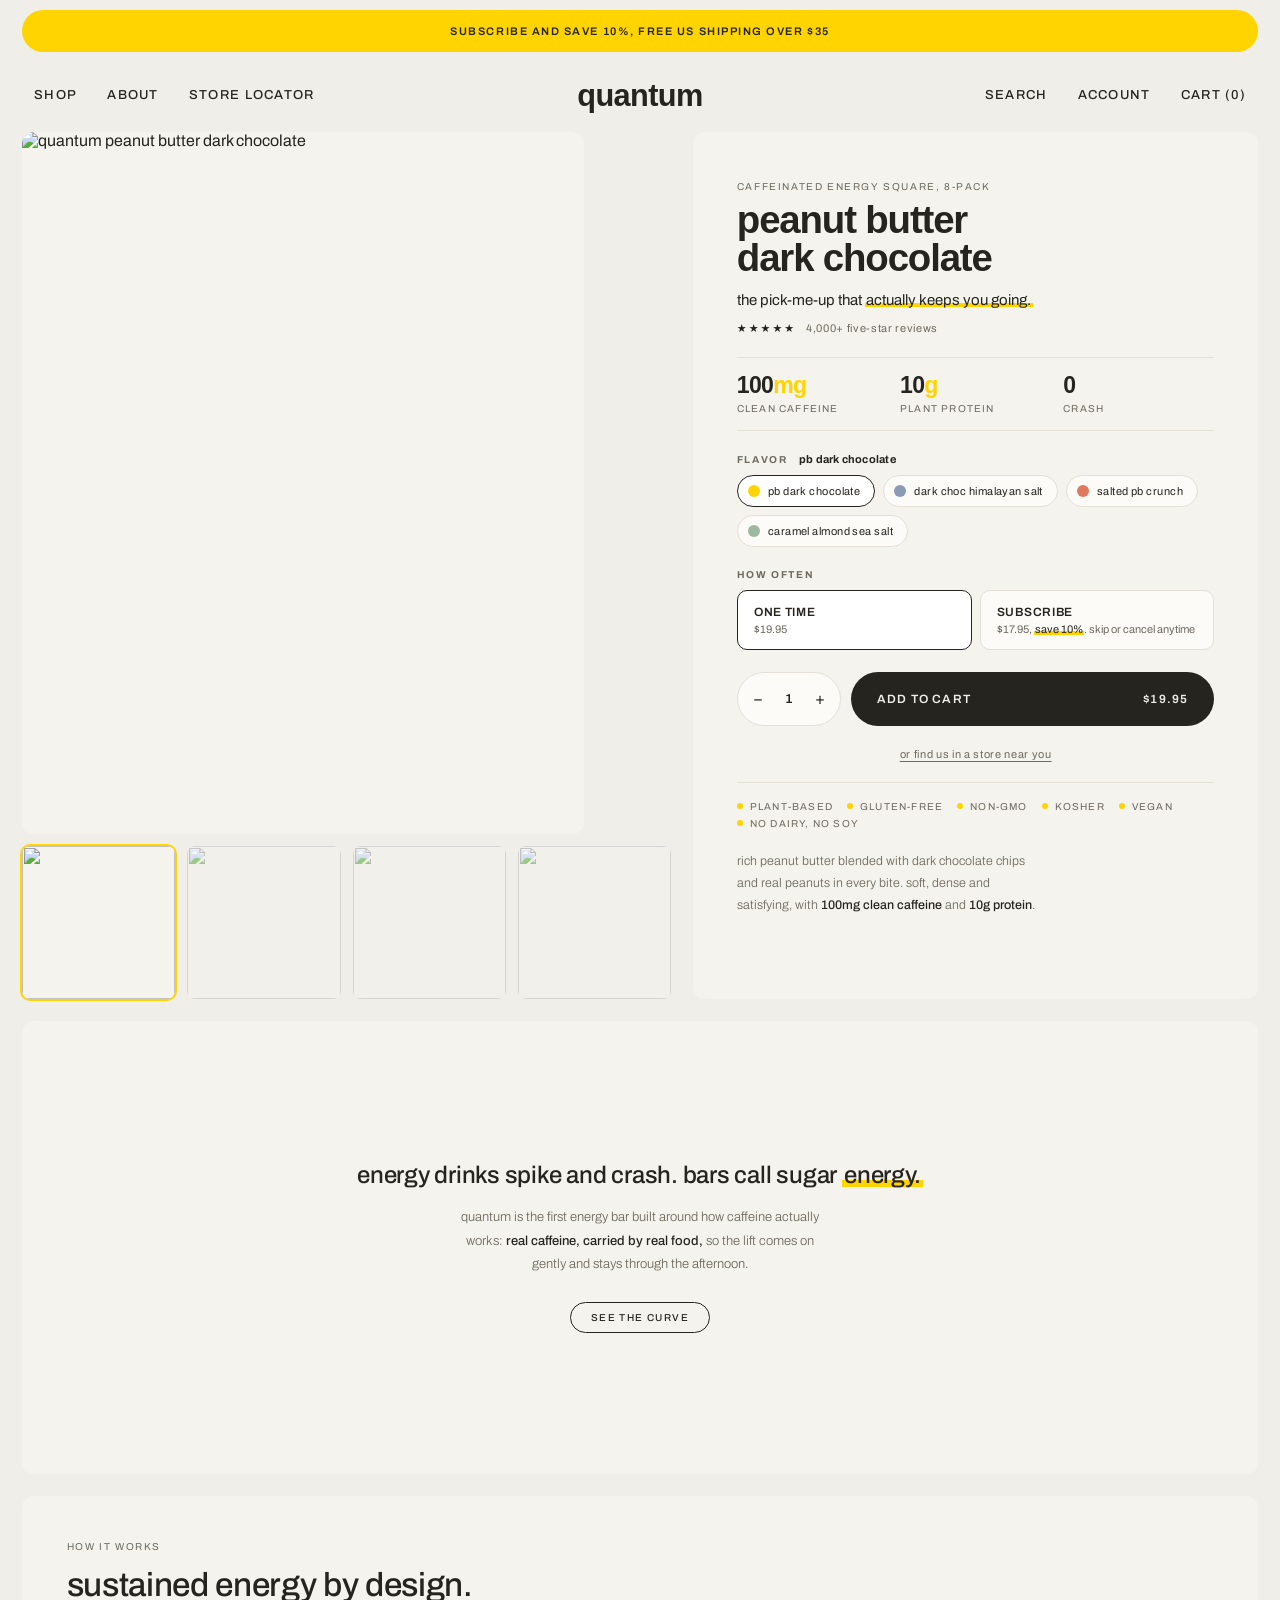
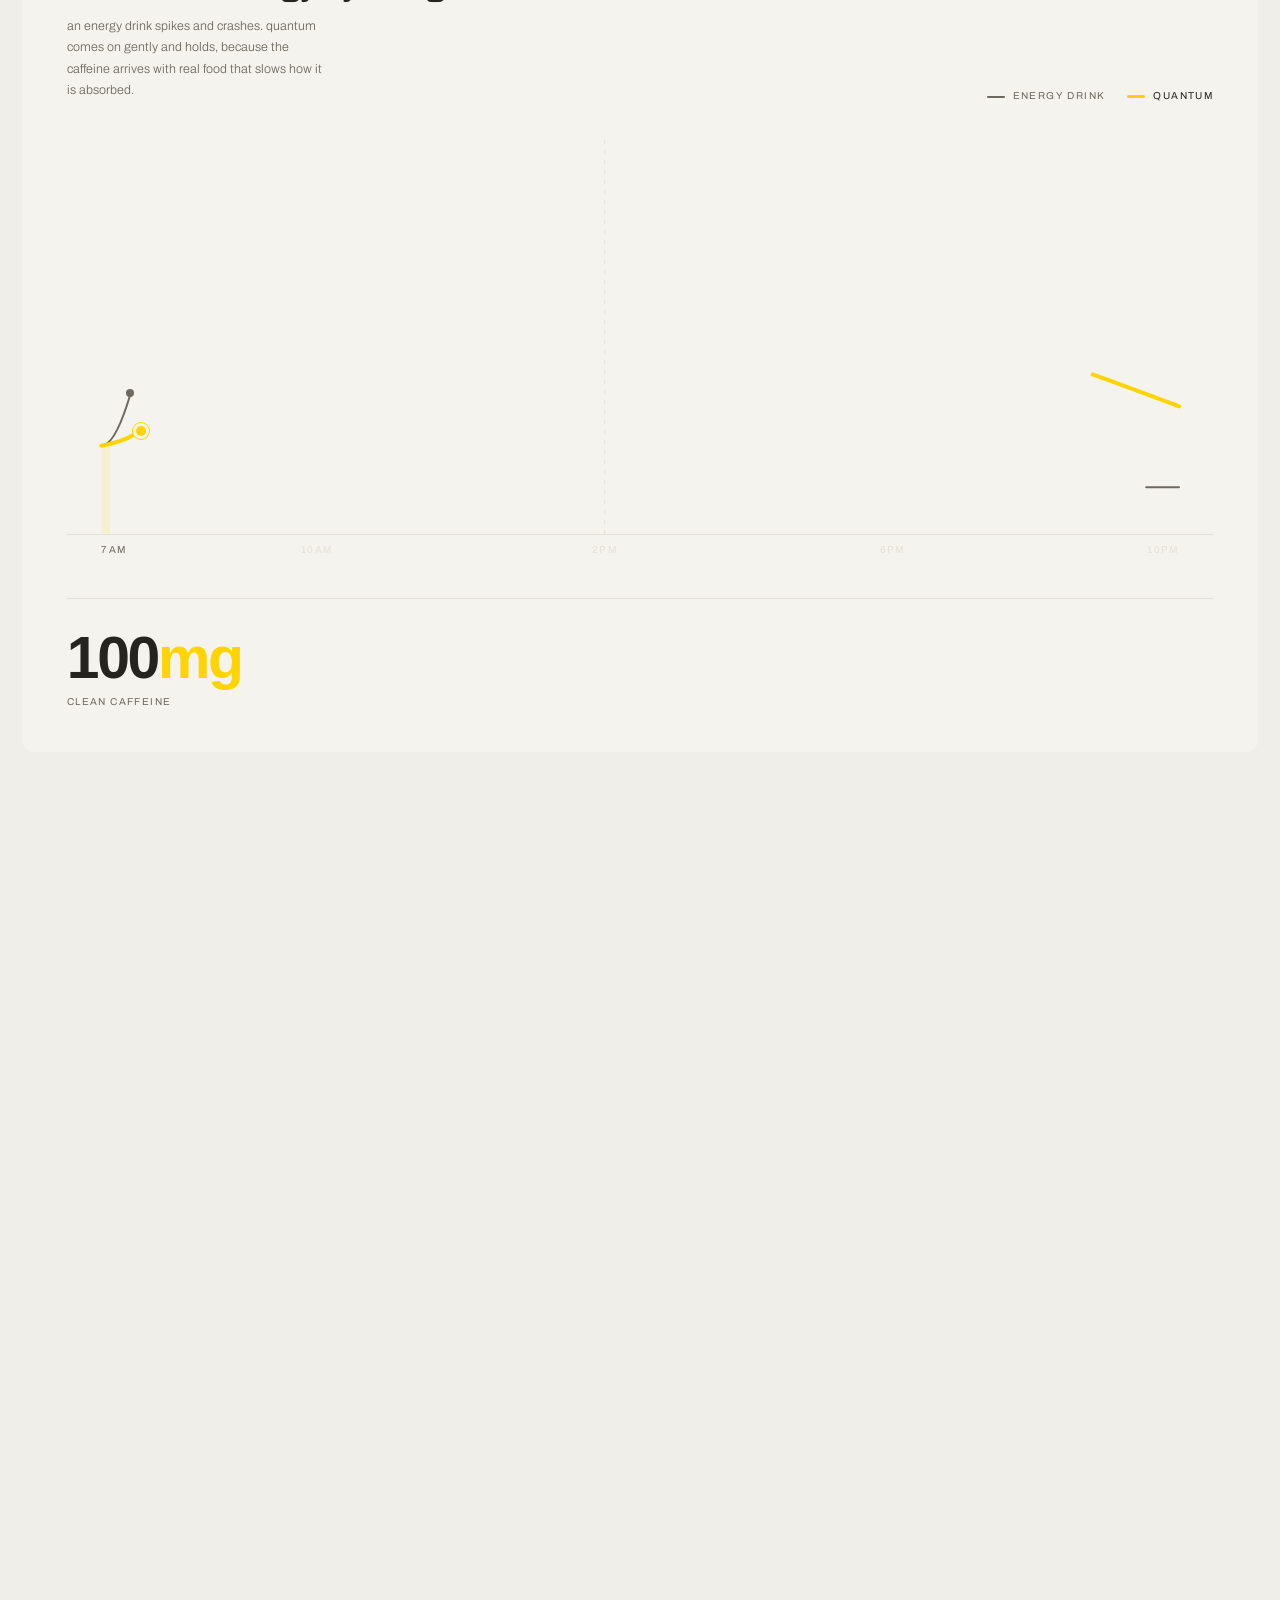
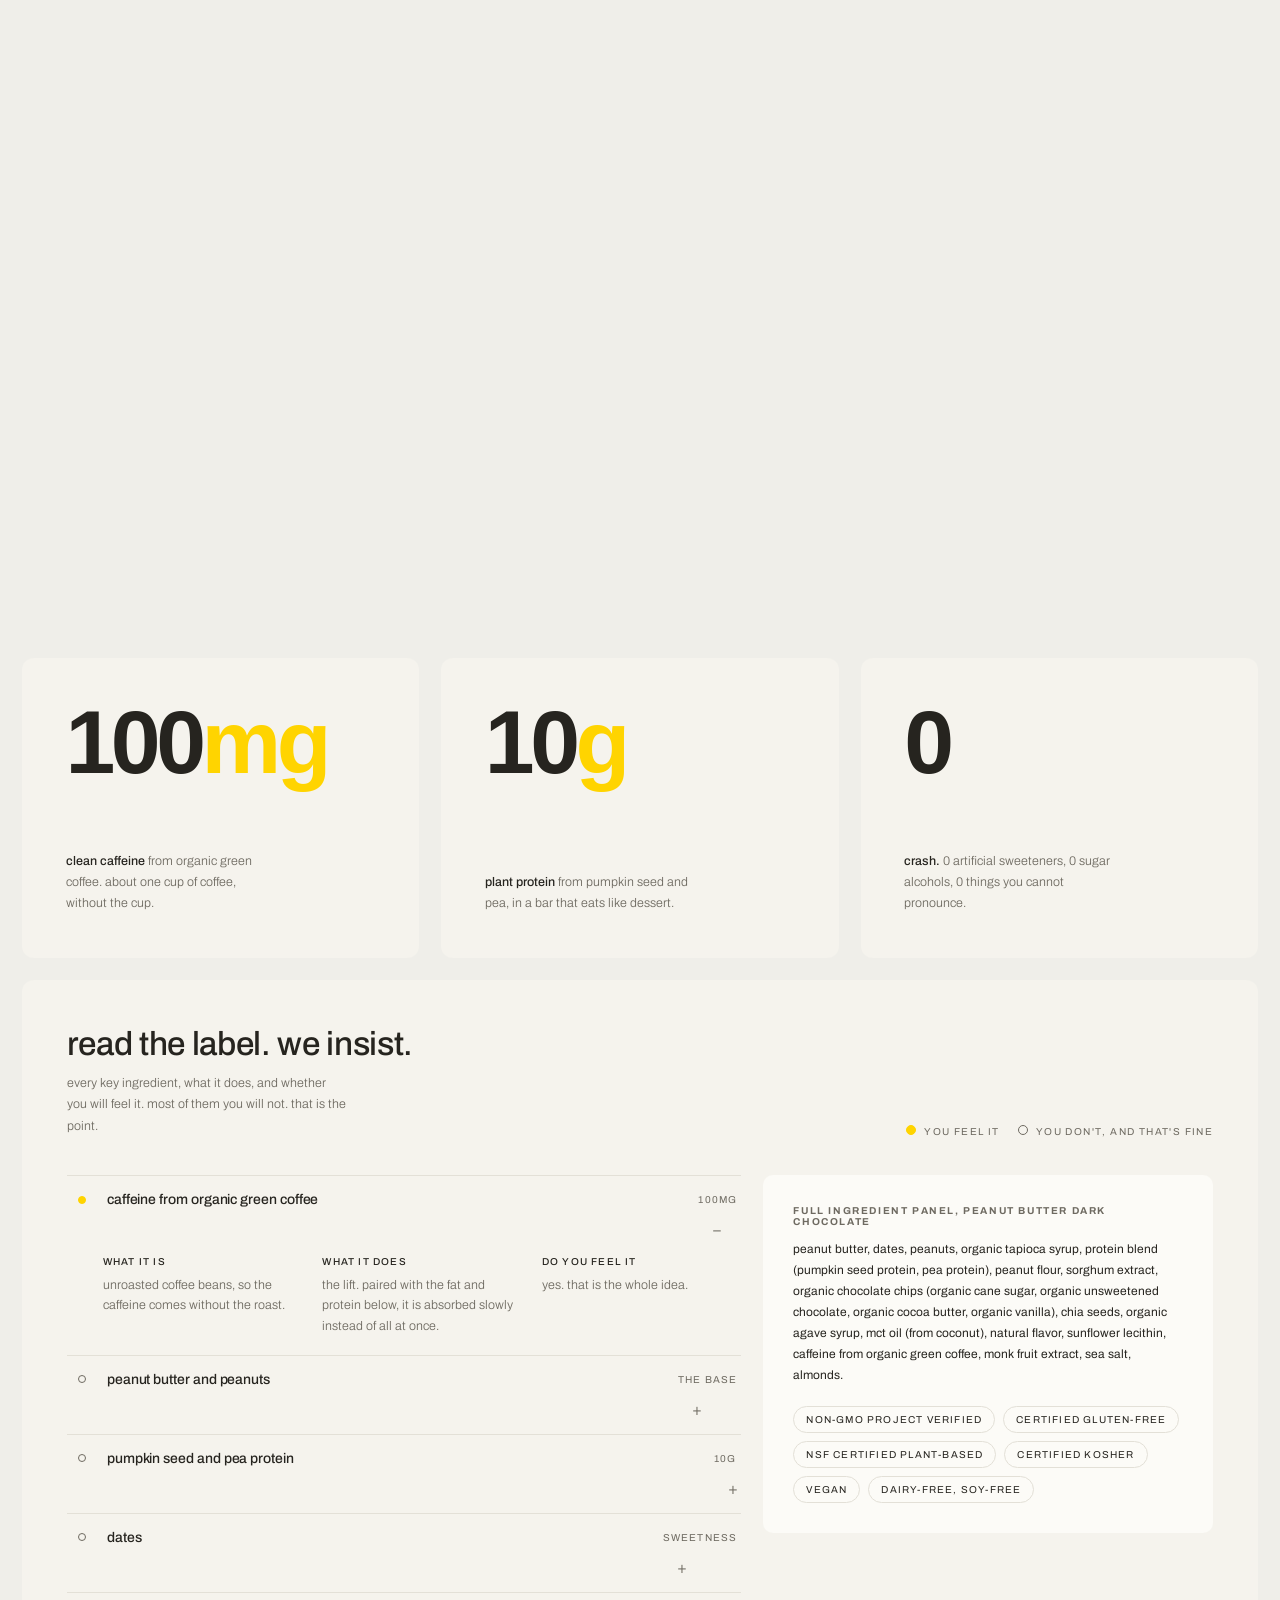
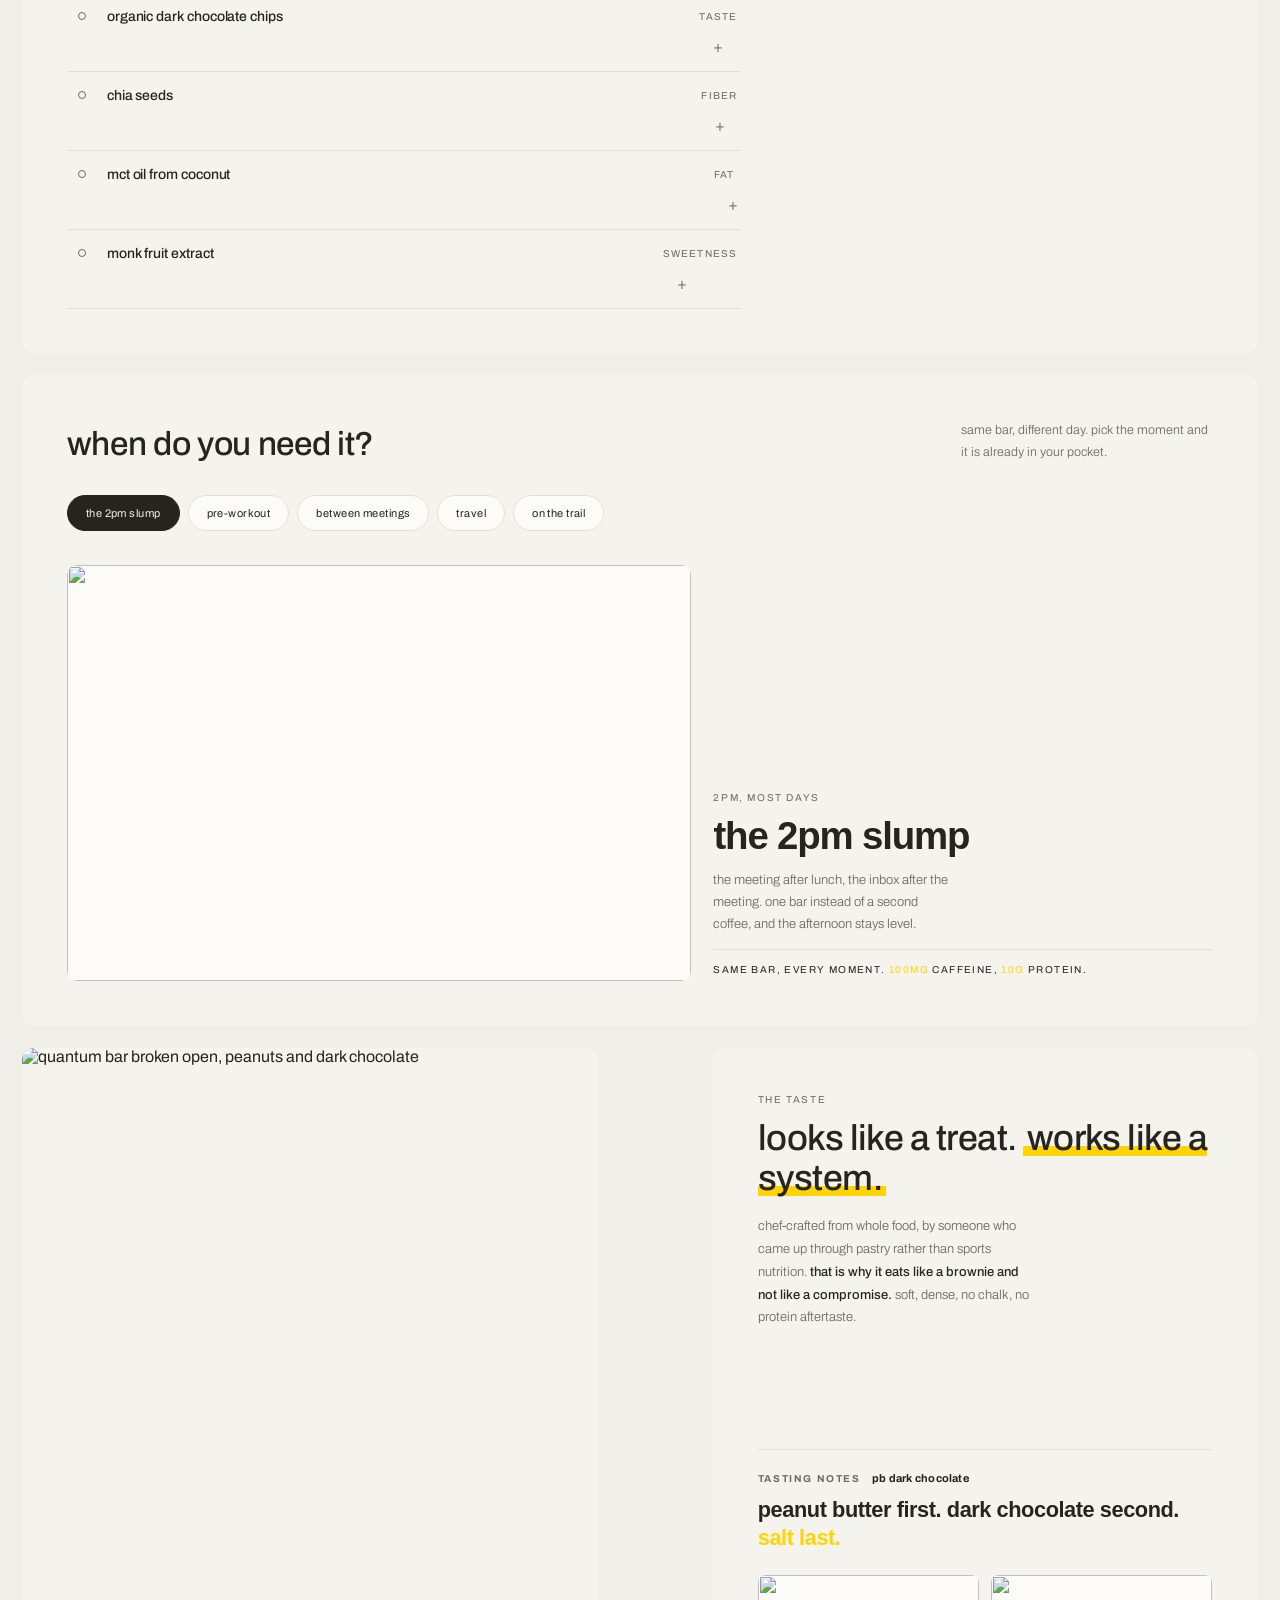
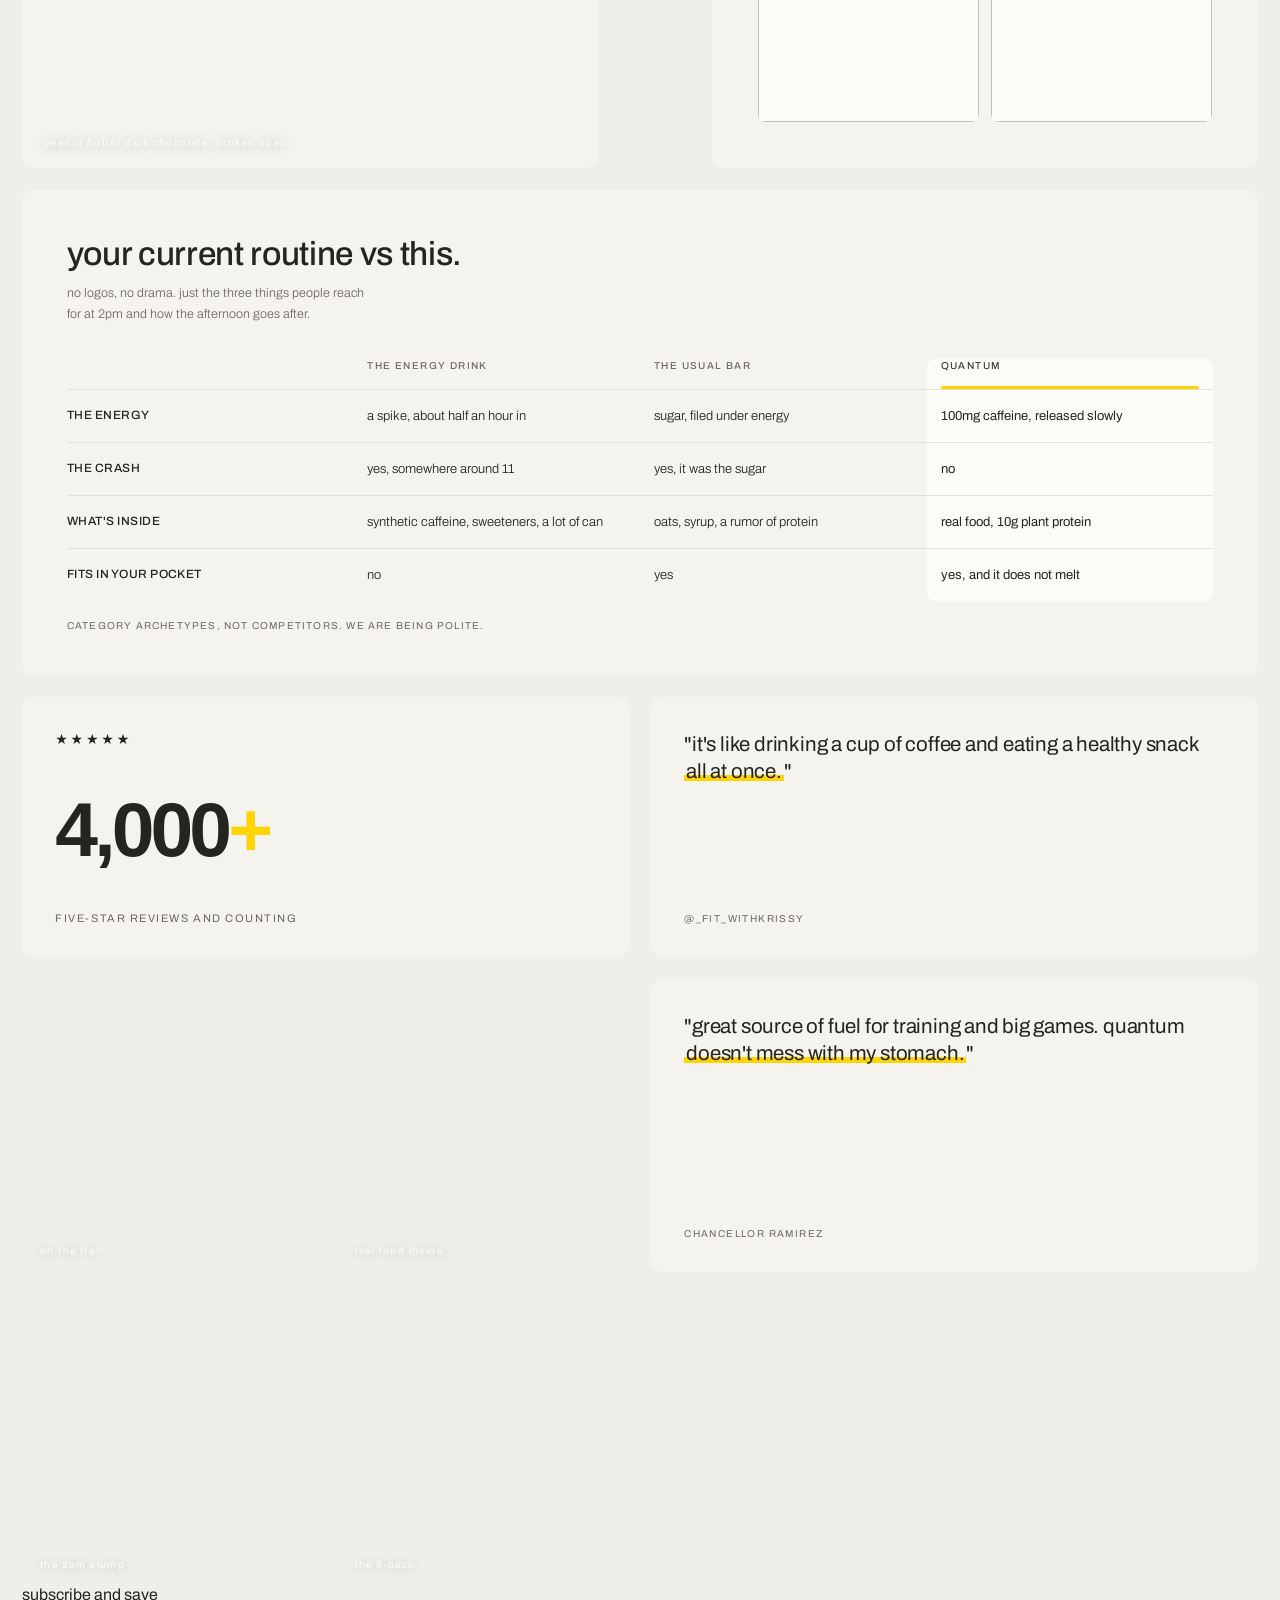
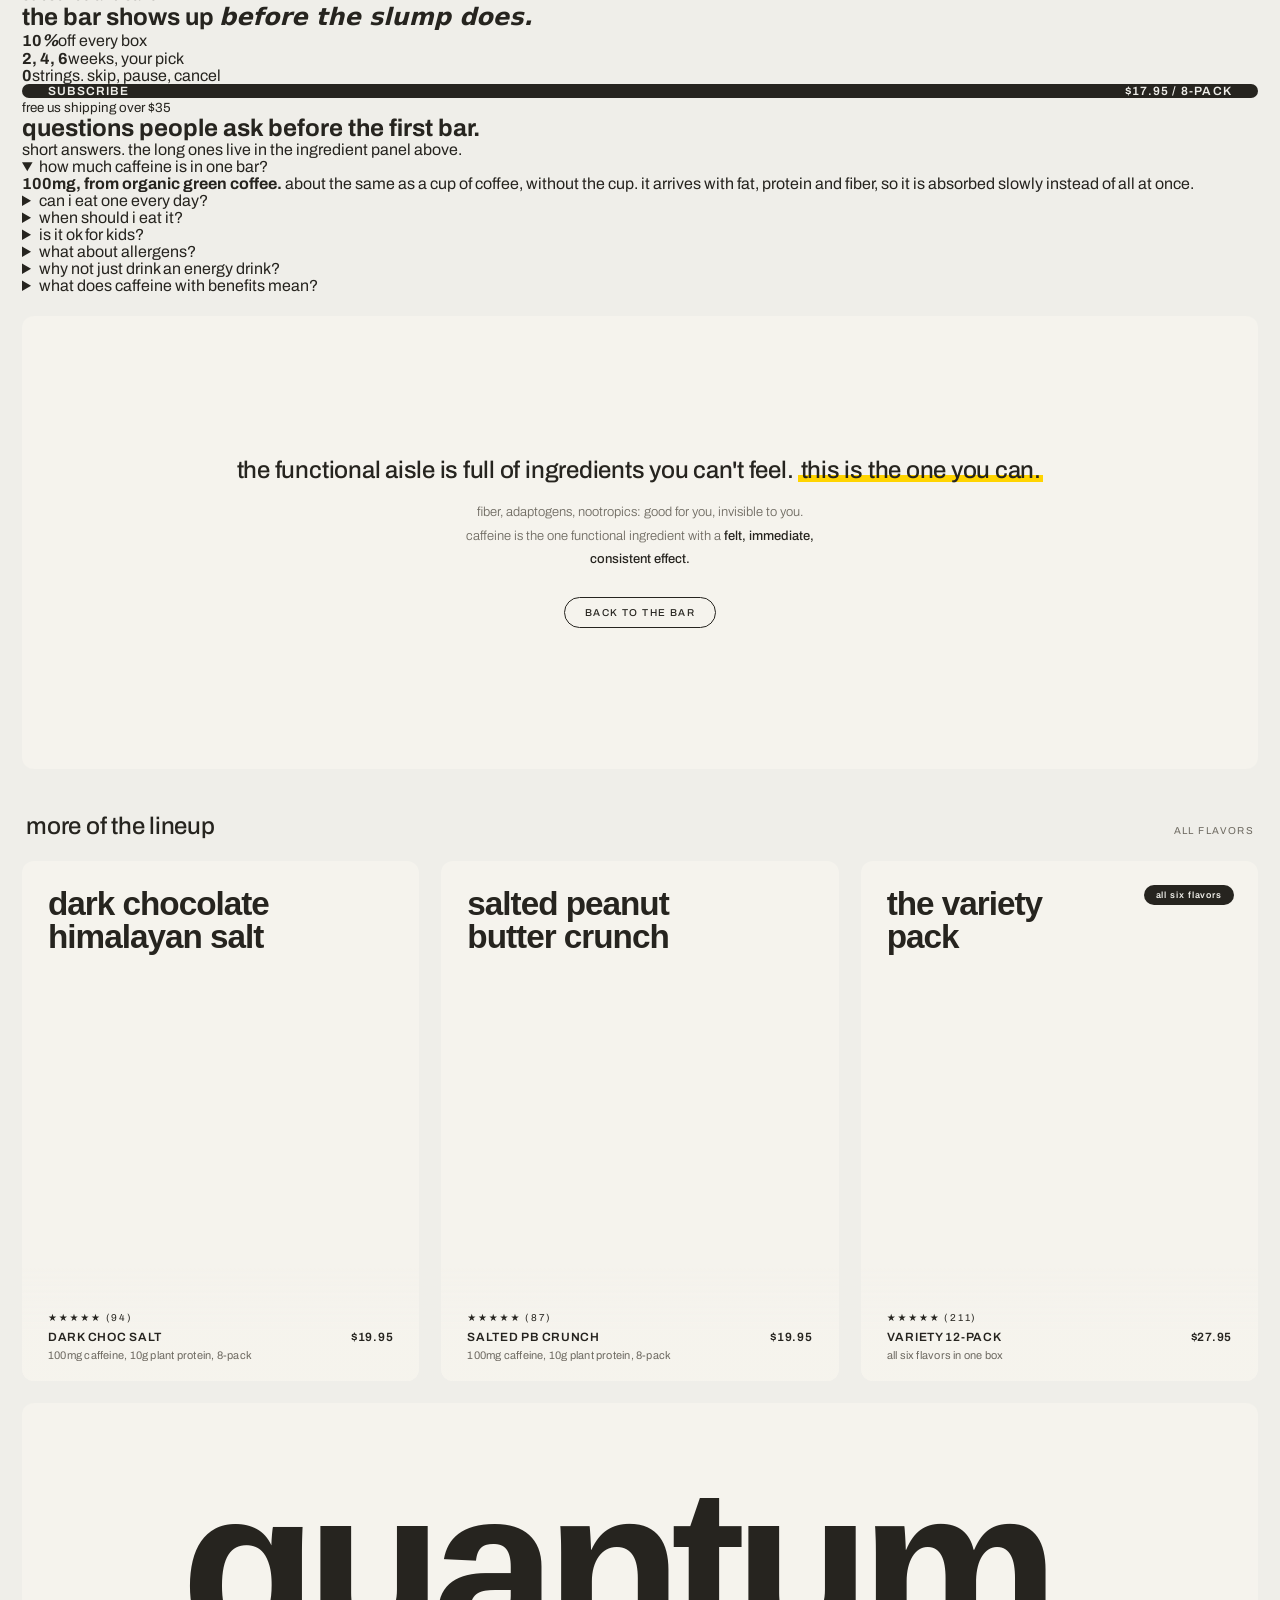
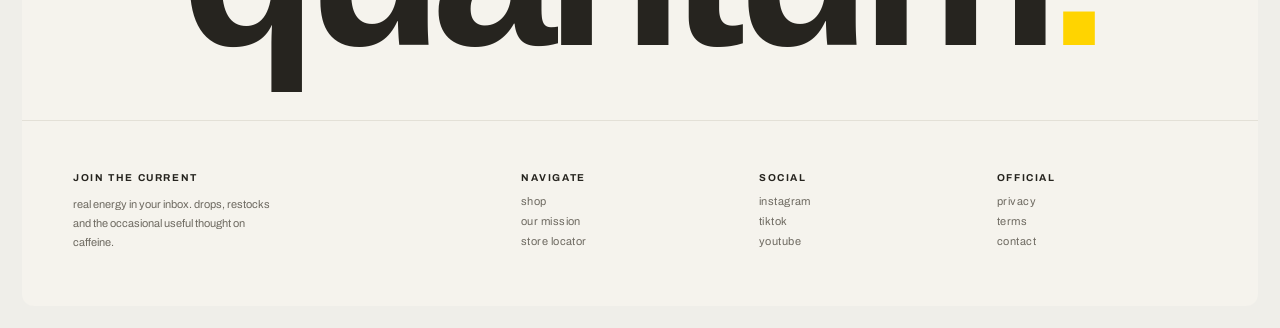
==== commit a74f8324: "PDP Block 11: seven-question FAQ with FAQPage schema Co-Authored-By: Claude Fable 5.1 <noreply@anthr" ====
--- a/product.html
+++ b/product.html
@@ -264,6 +264,123 @@
   <div class="pic" style="background-image:url('https://images.portal.soot.com/generated/8382b0a5-110a-4354-98a3-7f238e8f13b6/9901ca29-563b-42f7-8743-6242cdd3280c-1784191130452.jpg')"><span>the 8-pack</span></div>
 </section>
 
+<section class="subscribe" id="subscribe">
+  <div>
+    <span class="eyebrow">subscribe and save</span>
+    <h2>the bar shows up <em>before the slump does.</em></h2>
+    <div class="terms">
+      <div><b>10<i>%</i></b>off every box</div>
+      <div><b>2, 4, 6</b>weeks, your pick</div>
+      <div><b>0</b>strings. skip, pause, cancel</div>
+    </div>
+  </div>
+  <div class="act">
+    <a class="add" href="#plan"><span>subscribe</span><span>$17.95 / 8-pack</span></a>
+    <small>free us shipping over $35</small>
+  </div>
+</section>
+
+<section class="faq" id="faq">
+  <div class="lead">
+    <h2>questions people ask before the first bar.</h2>
+    <p>short answers. the long ones live in the ingredient panel above.</p>
+  </div>
+  <div>
+    <details open>
+      <summary>how much caffeine is in one bar?</summary>
+      <p><b>100mg, from organic green coffee.</b> about the same as a cup of coffee, without the cup. it arrives with fat, protein and fiber, so it is absorbed slowly instead of all at once.</p>
+    </details>
+    <details>
+      <summary>can i eat one every day?</summary>
+      <p>yes. it is designed as a daily bar for the daily 2pm, not an occasional emergency. one bar is one serving of caffeine, so count it the way you would count a coffee.</p>
+    </details>
+    <details>
+      <summary>when should i eat it?</summary>
+      <p>a little before you need it, not after. after lunch, before the workout, before the long drive. the lift comes on gently and holds, so there is no rush to time it to the minute.</p>
+    </details>
+    <details>
+      <summary>is it ok for kids?</summary>
+      <p>no. one bar carries as much caffeine as a cup of coffee, so we make it for adults. keep it on the high shelf next to the espresso.</p>
+    </details>
+    <details>
+      <summary>what about allergens?</summary>
+      <p>peanut butter dark chocolate contains <b>peanuts and almonds.</b> nut content varies by flavor. every flavor is made without dairy, soy, gluten or sugar alcohols. always read the label, we insist.</p>
+    </details>
+    <details>
+      <summary>why not just drink an energy drink?</summary>
+      <p>most energy drinks run on synthetic caffeine and artificial sweeteners, which is the spike and the crash. quantum blends organic caffeine into a bar of real food, so the energy is steady and there is nothing to crash from.</p>
+    </details>
+    <details>
+      <summary>what does caffeine with benefits mean?</summary>
+      <p>it means the caffeine comes with something. 10g plant protein, fiber, real fat from peanuts and coconut, and no sugar alcohols. the functional aisle is full of ingredients you cannot feel. this is the one you can, with company.</p>
+    </details>
+  </div>
+</section>
+<script type="application/ld+json">
+{
+ "@context": "https://schema.org",
+ "@type": "FAQPage",
+ "mainEntity": [
+  {
+   "@type": "Question",
+   "name": "how much caffeine is in one bar?",
+   "acceptedAnswer": {
+    "@type": "Answer",
+    "text": "100mg, from organic green coffee. about the same as a cup of coffee, without the cup. it arrives with fat, protein and fiber, so it is absorbed slowly instead of all at once."
+   }
+  },
+  {
+   "@type": "Question",
+   "name": "can i eat one every day?",
+   "acceptedAnswer": {
+    "@type": "Answer",
+    "text": "yes. it is designed as a daily bar for the daily 2pm, not an occasional emergency. one bar is one serving of caffeine, so count it the way you would count a coffee."
+   }
+  },
+  {
+   "@type": "Question",
+   "name": "when should i eat it?",
+   "acceptedAnswer": {
+    "@type": "Answer",
+    "text": "a little before you need it, not after. after lunch, before the workout, before the long drive. the lift comes on gently and holds, so there is no rush to time it to the minute."
+   }
+  },
+  {
+   "@type": "Question",
+   "name": "is it ok for kids?",
+   "acceptedAnswer": {
+    "@type": "Answer",
+    "text": "no. one bar carries as much caffeine as a cup of coffee, so we make it for adults. keep it on the high shelf next to the espresso."
+   }
+  },
+  {
+   "@type": "Question",
+   "name": "what about allergens?",
+   "acceptedAnswer": {
+    "@type": "Answer",
+    "text": "peanut butter dark chocolate contains peanuts and almonds. nut content varies by flavor. every flavor is made without dairy, soy, gluten or sugar alcohols. always read the label, we insist."
+   }
+  },
+  {
+   "@type": "Question",
+   "name": "why not just drink an energy drink?",
+   "acceptedAnswer": {
+    "@type": "Answer",
+    "text": "most energy drinks run on synthetic caffeine and artificial sweeteners, which is the spike and the crash. quantum blends organic caffeine into a bar of real food, so the energy is steady and there is nothing to crash from."
+   }
+  },
+  {
+   "@type": "Question",
+   "name": "what does caffeine with benefits mean?",
+   "acceptedAnswer": {
+    "@type": "Answer",
+    "text": "it means the caffeine comes with something. 10g plant protein, fiber, real fat from peanuts and coconut, and no sugar alcohols. the functional aisle is full of ingredients you cannot feel. this is the one you can, with company."
+   }
+  }
+ ]
+}
+</script>
+
 <section class="statement">
   <h2>the functional aisle is full of ingredients you can't feel. <em>this is the one you can.</em></h2>
   <p>fiber, adaptogens, nootropics: good for you, invisible to you. caffeine is the one functional ingredient with a <b>felt, immediate, consistent effect.</b></p>
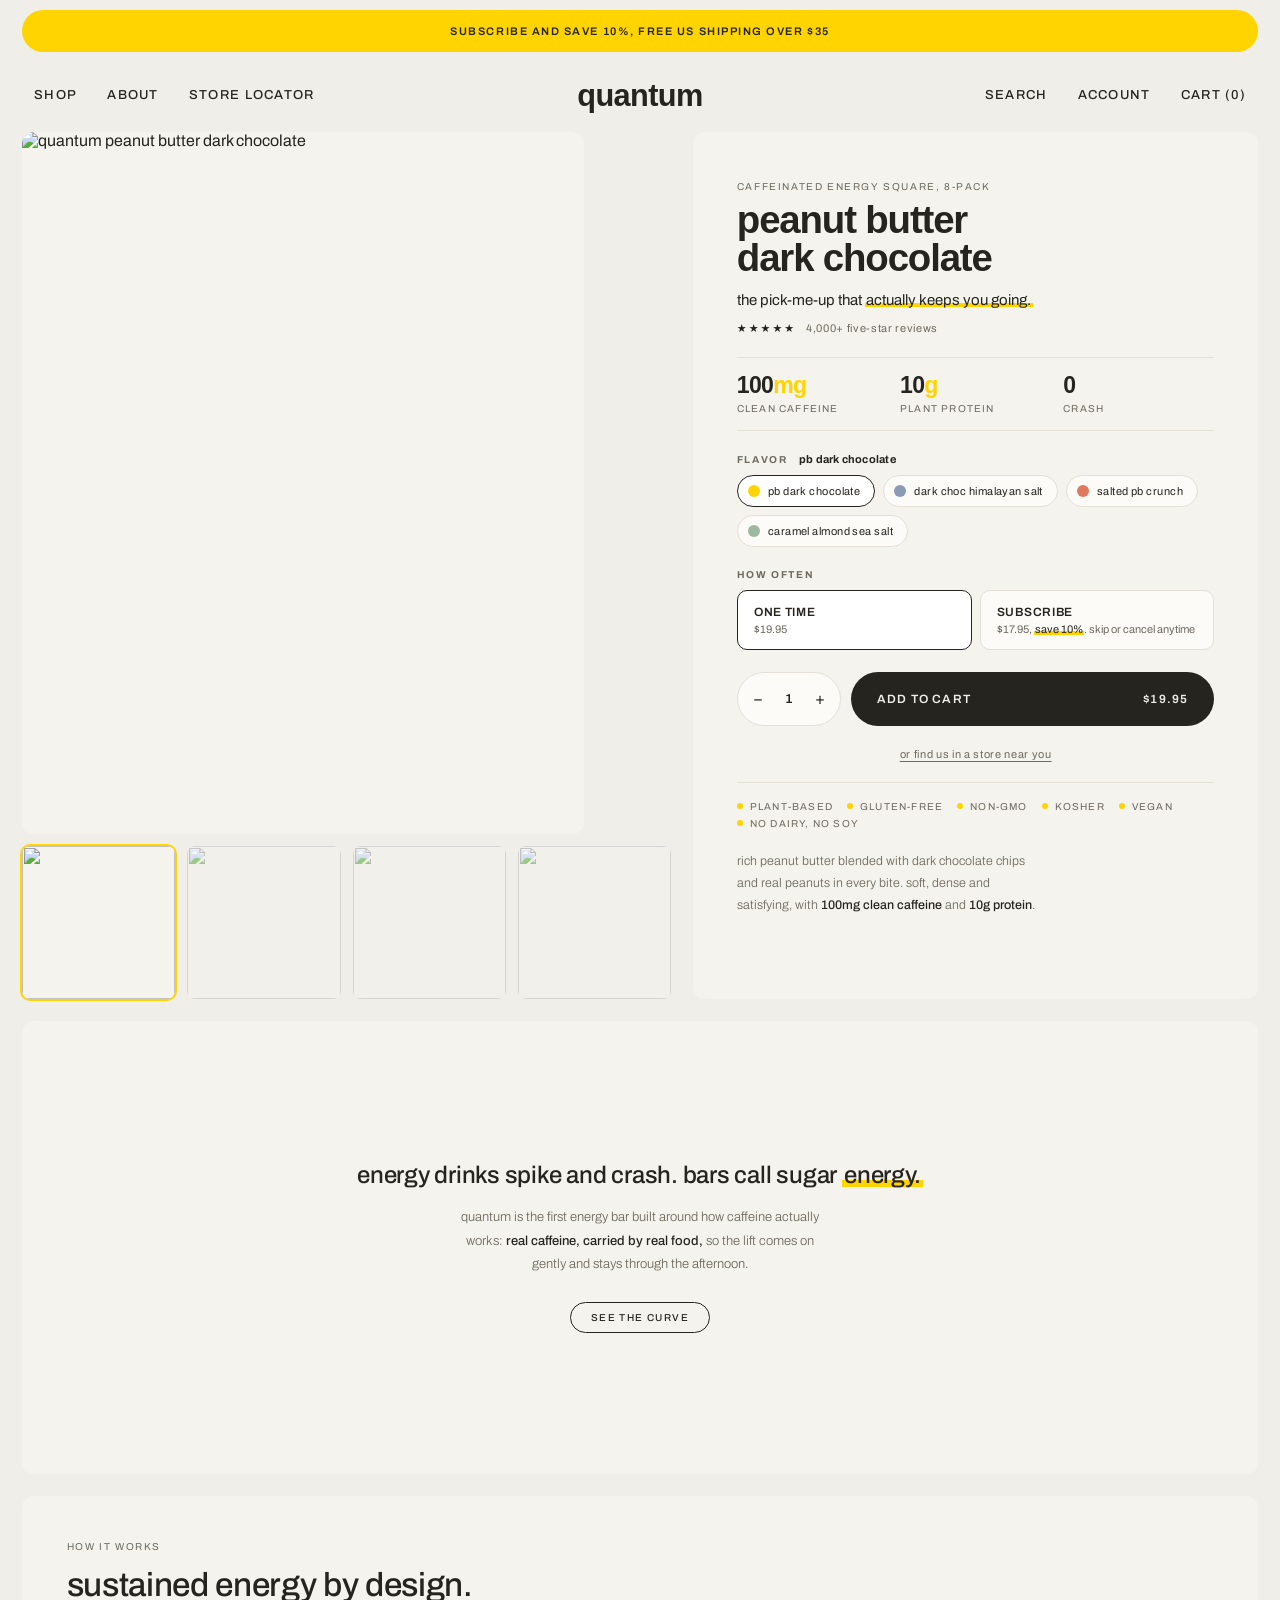
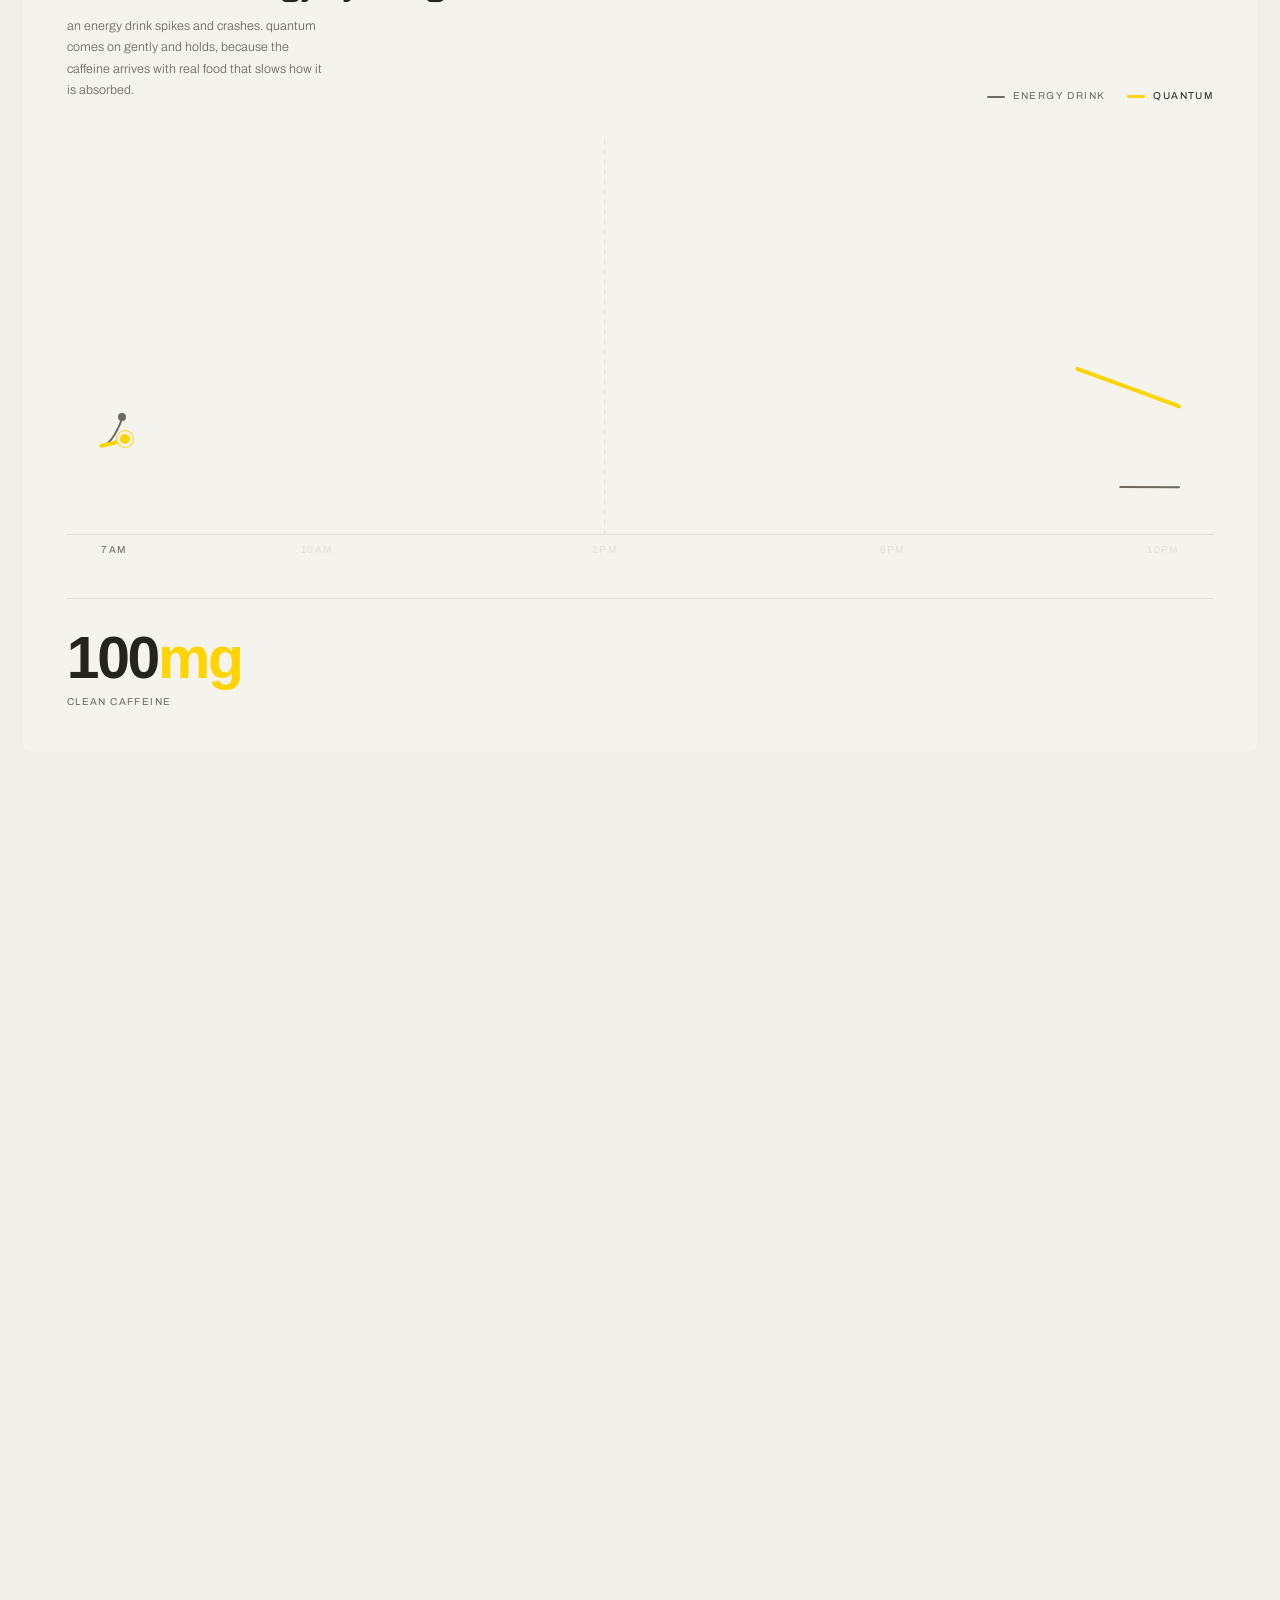
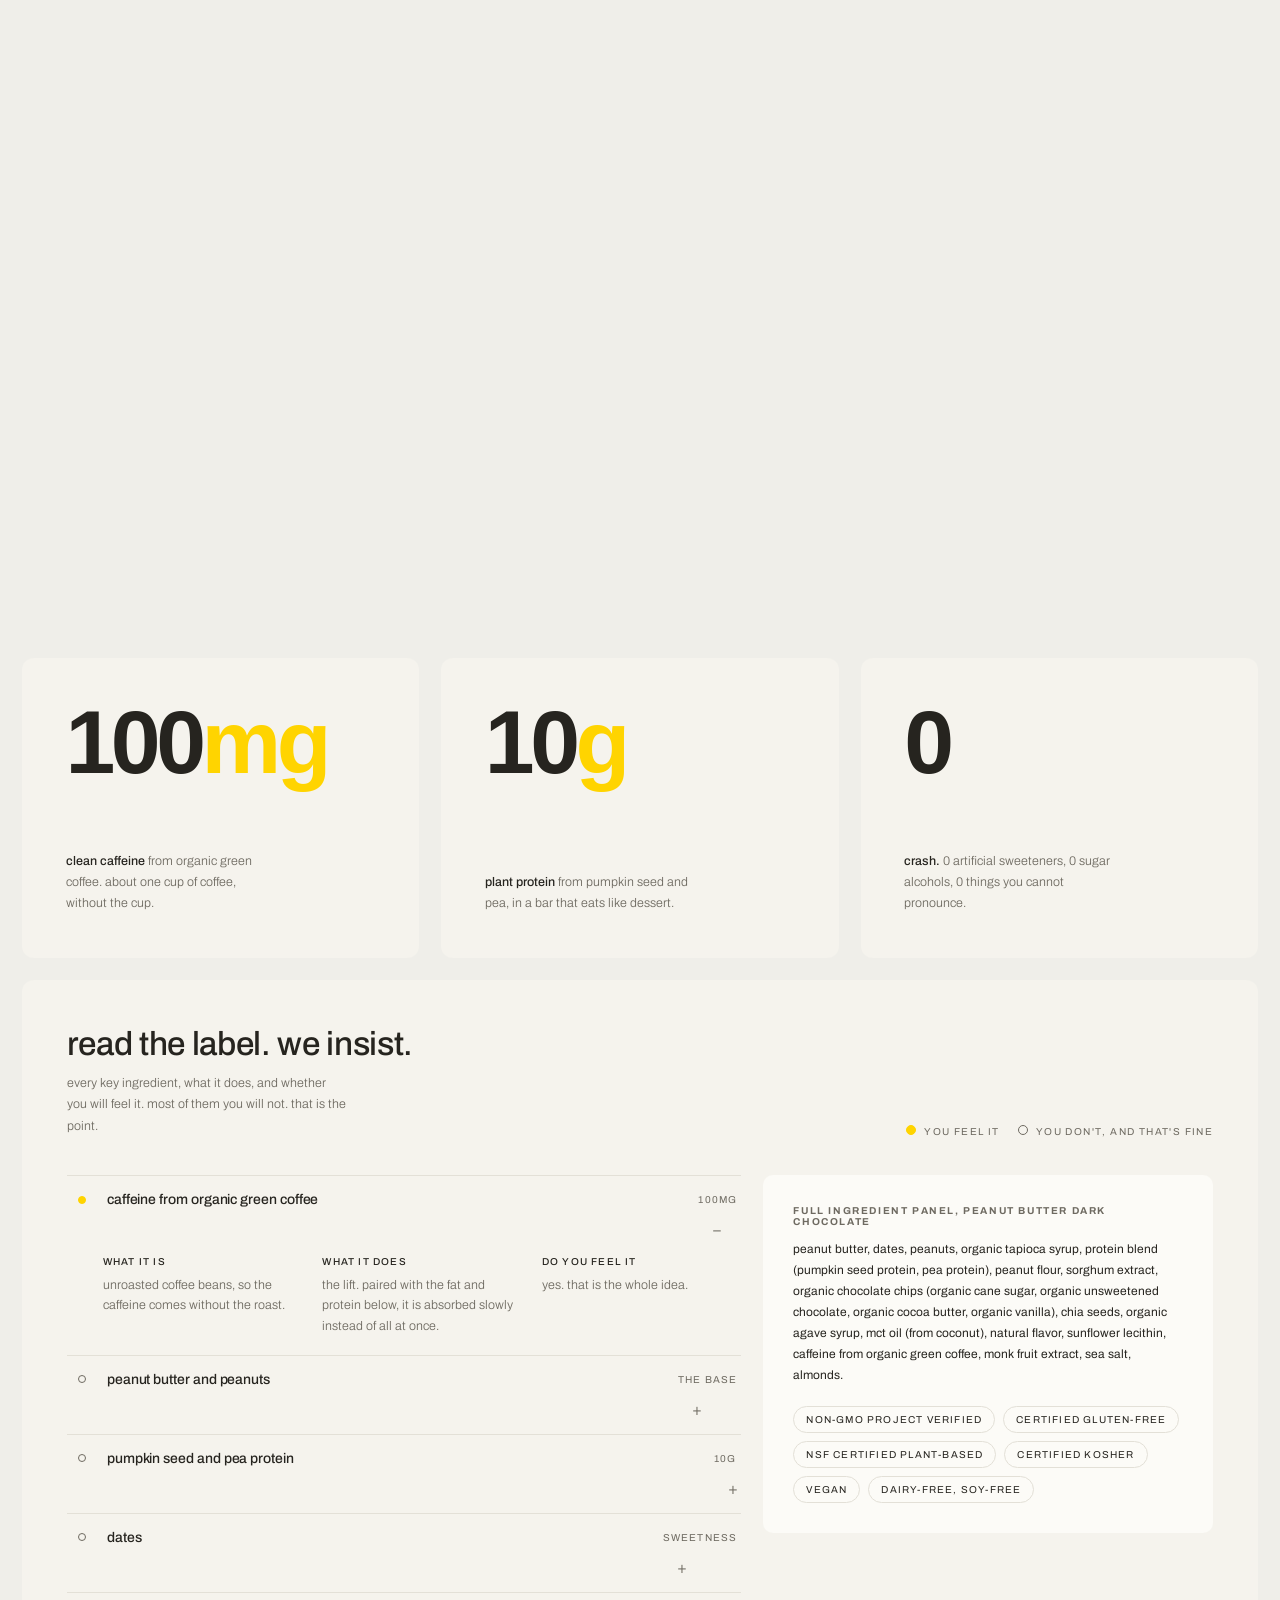
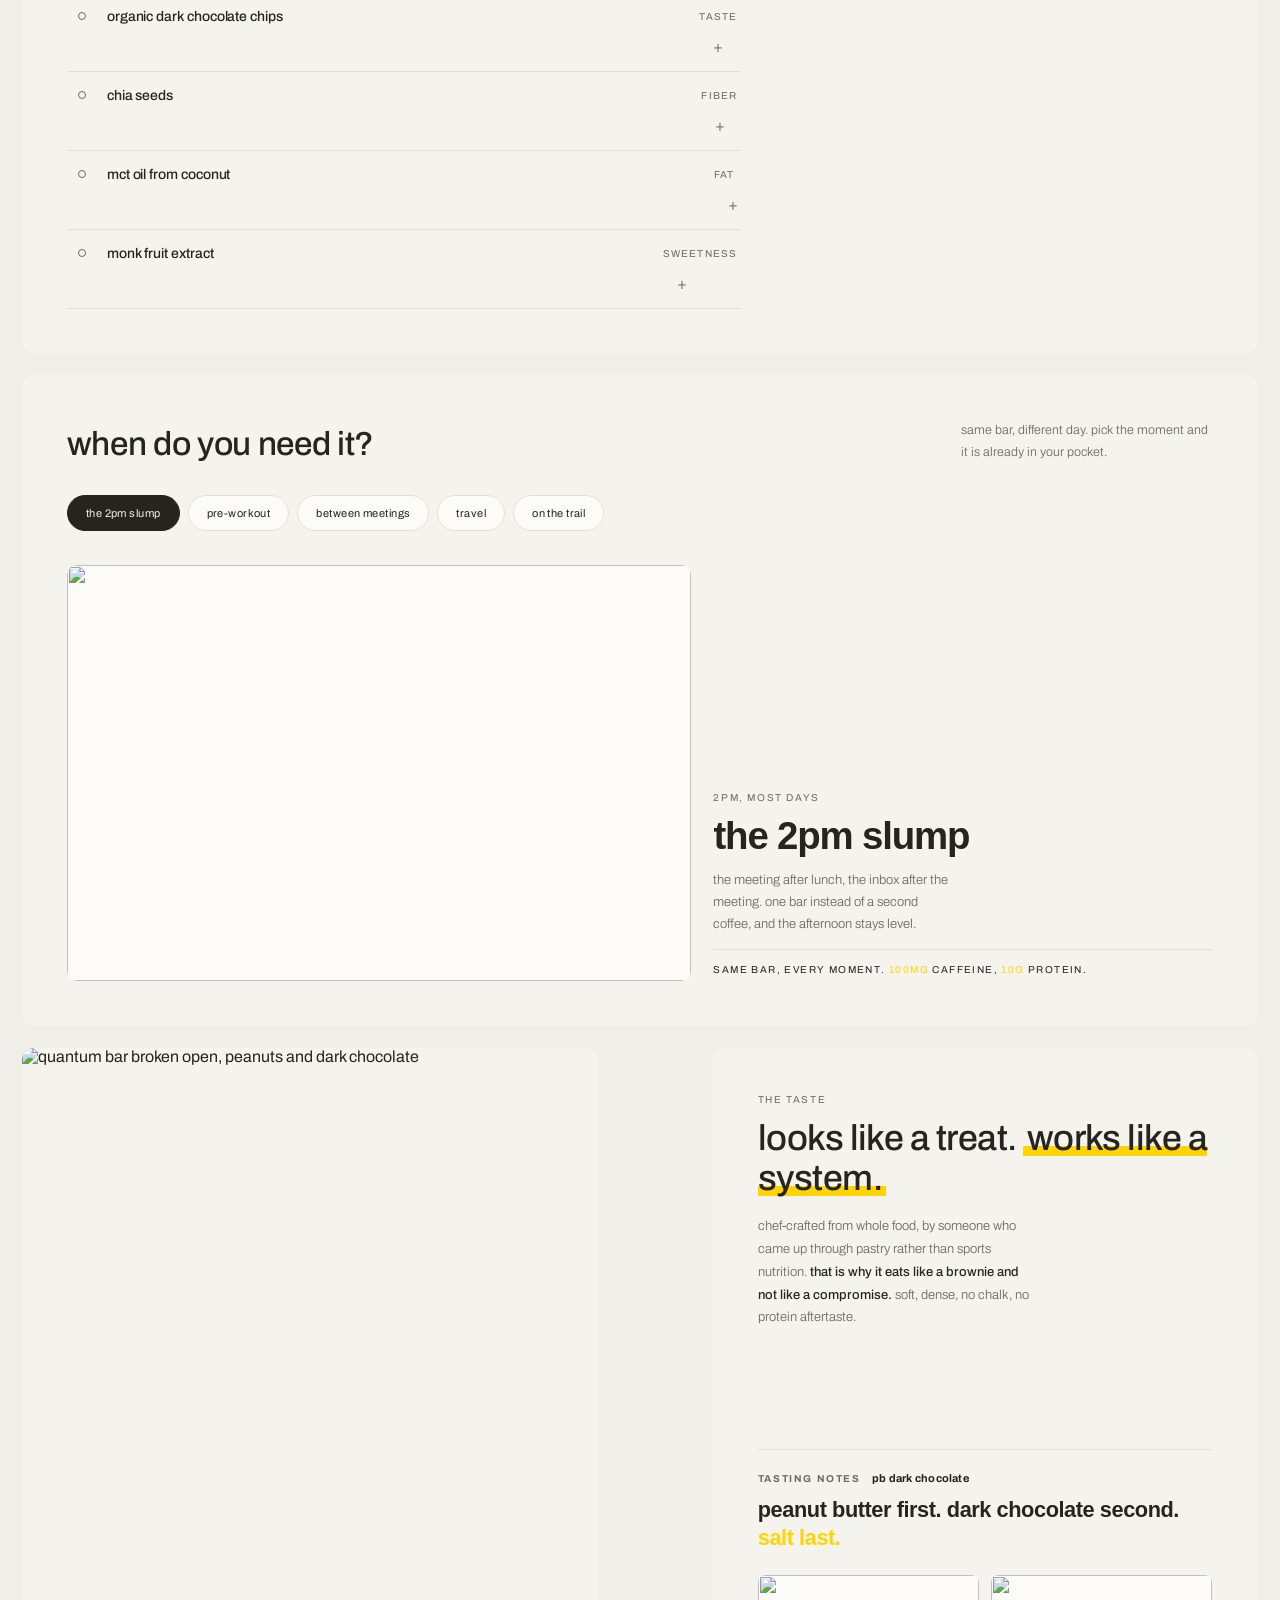
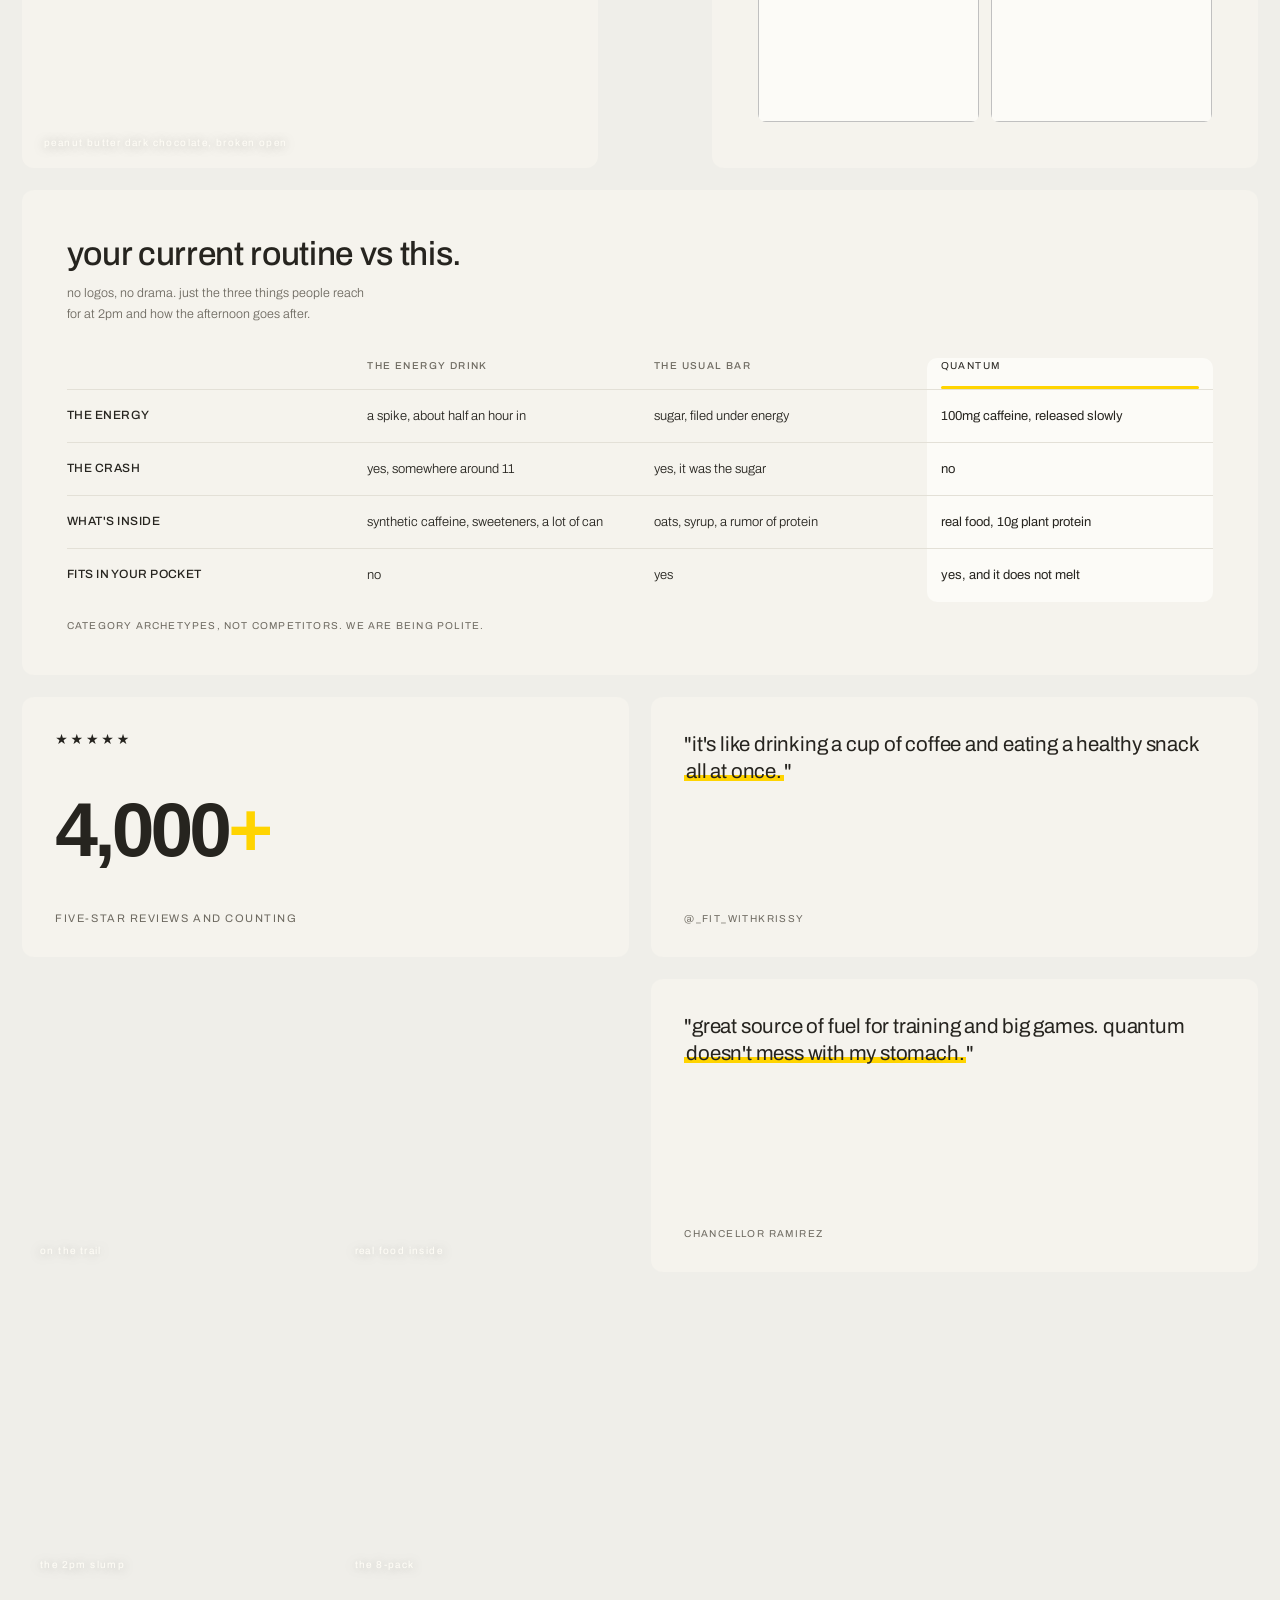
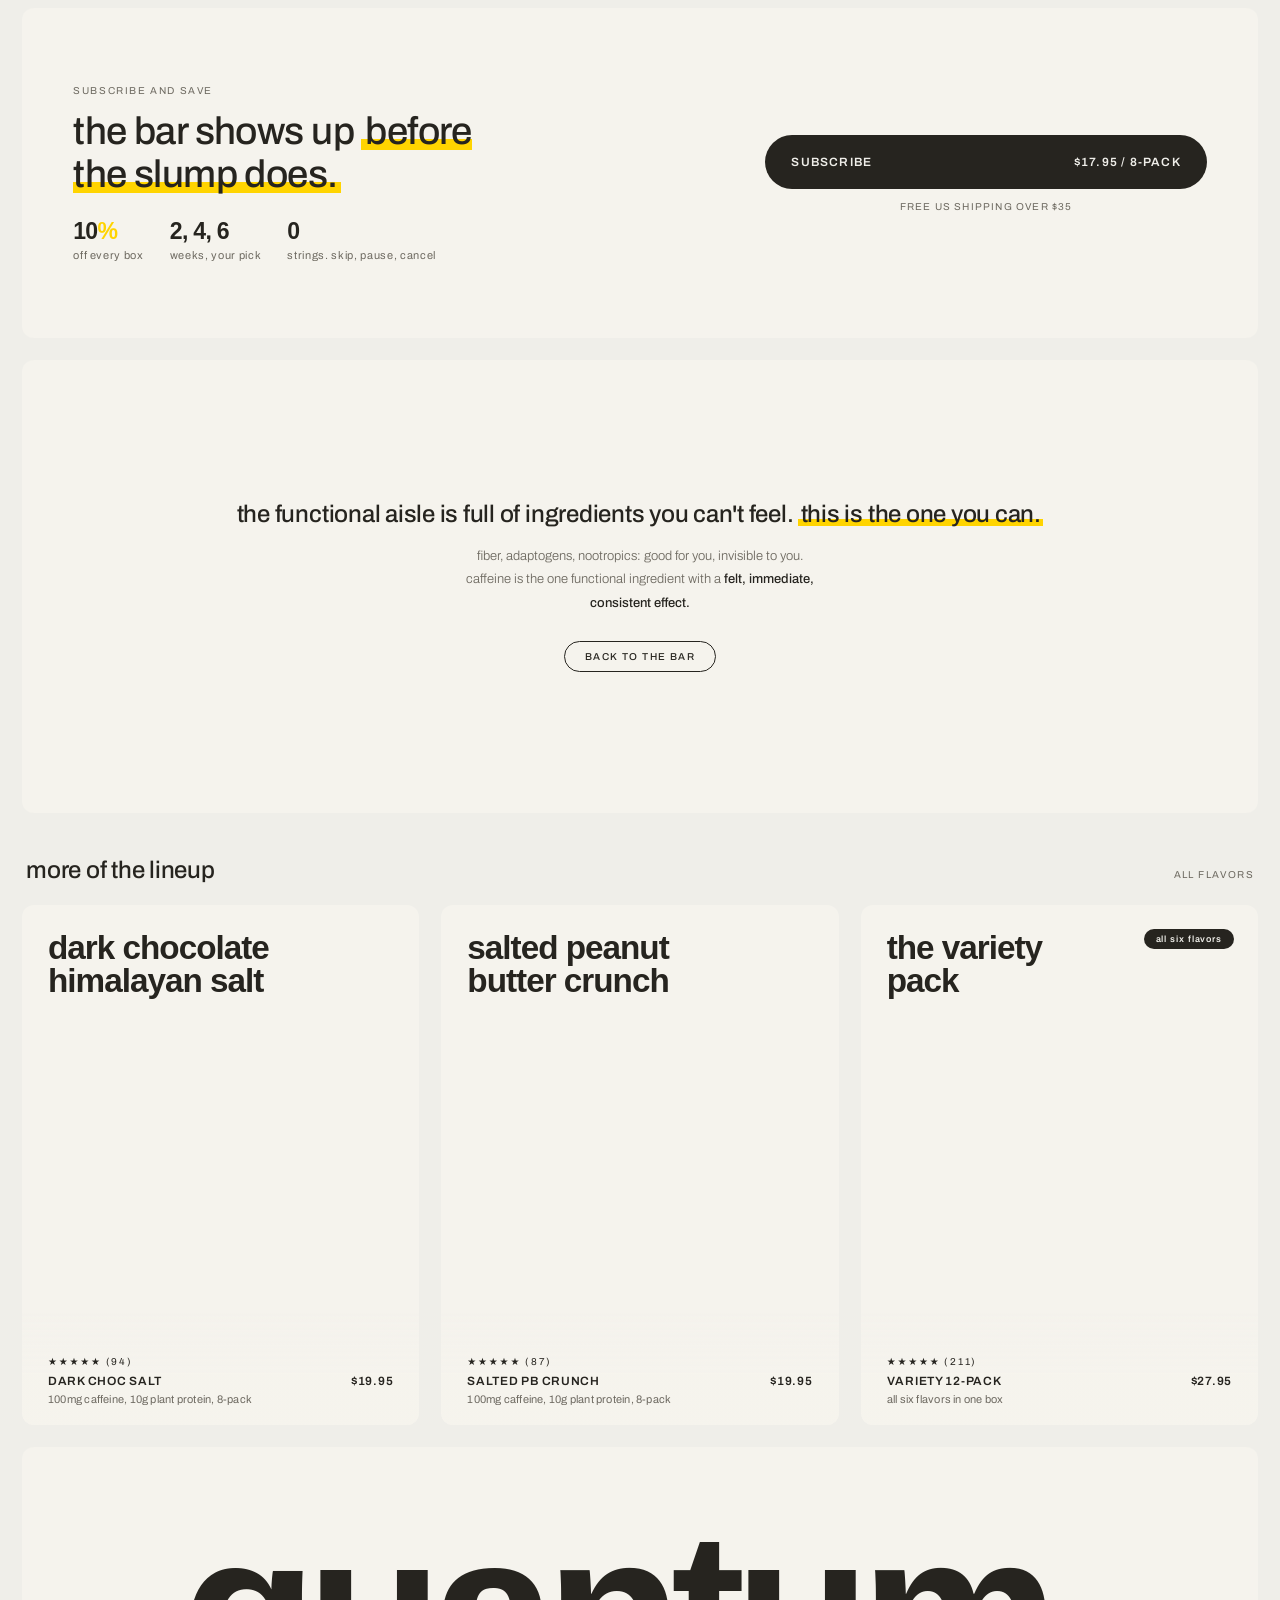
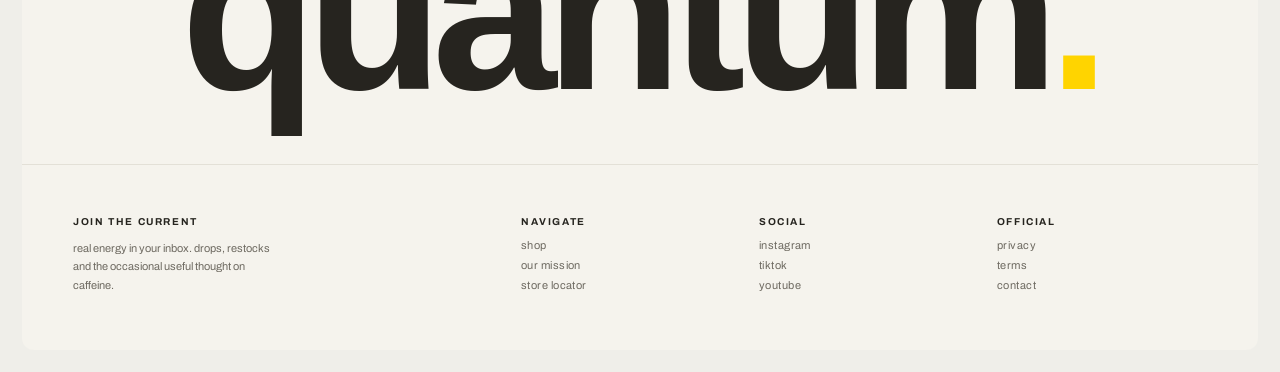
==== commit 0bd0fd71: "PDP Block 10: subscribe reprise, one module, one CTA that preselects the plan Co-Authored-By: Claude" ====
--- a/product.html
+++ b/product.html
@@ -280,107 +280,6 @@
   </div>
 </section>
 
-<section class="faq" id="faq">
-  <div class="lead">
-    <h2>questions people ask before the first bar.</h2>
-    <p>short answers. the long ones live in the ingredient panel above.</p>
-  </div>
-  <div>
-    <details open>
-      <summary>how much caffeine is in one bar?</summary>
-      <p><b>100mg, from organic green coffee.</b> about the same as a cup of coffee, without the cup. it arrives with fat, protein and fiber, so it is absorbed slowly instead of all at once.</p>
-    </details>
-    <details>
-      <summary>can i eat one every day?</summary>
-      <p>yes. it is designed as a daily bar for the daily 2pm, not an occasional emergency. one bar is one serving of caffeine, so count it the way you would count a coffee.</p>
-    </details>
-    <details>
-      <summary>when should i eat it?</summary>
-      <p>a little before you need it, not after. after lunch, before the workout, before the long drive. the lift comes on gently and holds, so there is no rush to time it to the minute.</p>
-    </details>
-    <details>
-      <summary>is it ok for kids?</summary>
-      <p>no. one bar carries as much caffeine as a cup of coffee, so we make it for adults. keep it on the high shelf next to the espresso.</p>
-    </details>
-    <details>
-      <summary>what about allergens?</summary>
-      <p>peanut butter dark chocolate contains <b>peanuts and almonds.</b> nut content varies by flavor. every flavor is made without dairy, soy, gluten or sugar alcohols. always read the label, we insist.</p>
-    </details>
-    <details>
-      <summary>why not just drink an energy drink?</summary>
-      <p>most energy drinks run on synthetic caffeine and artificial sweeteners, which is the spike and the crash. quantum blends organic caffeine into a bar of real food, so the energy is steady and there is nothing to crash from.</p>
-    </details>
-    <details>
-      <summary>what does caffeine with benefits mean?</summary>
-      <p>it means the caffeine comes with something. 10g plant protein, fiber, real fat from peanuts and coconut, and no sugar alcohols. the functional aisle is full of ingredients you cannot feel. this is the one you can, with company.</p>
-    </details>
-  </div>
-</section>
-<script type="application/ld+json">
-{
- "@context": "https://schema.org",
- "@type": "FAQPage",
- "mainEntity": [
-  {
-   "@type": "Question",
-   "name": "how much caffeine is in one bar?",
-   "acceptedAnswer": {
-    "@type": "Answer",
-    "text": "100mg, from organic green coffee. about the same as a cup of coffee, without the cup. it arrives with fat, protein and fiber, so it is absorbed slowly instead of all at once."
-   }
-  },
-  {
-   "@type": "Question",
-   "name": "can i eat one every day?",
-   "acceptedAnswer": {
-    "@type": "Answer",
-    "text": "yes. it is designed as a daily bar for the daily 2pm, not an occasional emergency. one bar is one serving of caffeine, so count it the way you would count a coffee."
-   }
-  },
-  {
-   "@type": "Question",
-   "name": "when should i eat it?",
-   "acceptedAnswer": {
-    "@type": "Answer",
-    "text": "a little before you need it, not after. after lunch, before the workout, before the long drive. the lift comes on gently and holds, so there is no rush to time it to the minute."
-   }
-  },
-  {
-   "@type": "Question",
-   "name": "is it ok for kids?",
-   "acceptedAnswer": {
-    "@type": "Answer",
-    "text": "no. one bar carries as much caffeine as a cup of coffee, so we make it for adults. keep it on the high shelf next to the espresso."
-   }
-  },
-  {
-   "@type": "Question",
-   "name": "what about allergens?",
-   "acceptedAnswer": {
-    "@type": "Answer",
-    "text": "peanut butter dark chocolate contains peanuts and almonds. nut content varies by flavor. every flavor is made without dairy, soy, gluten or sugar alcohols. always read the label, we insist."
-   }
-  },
-  {
-   "@type": "Question",
-   "name": "why not just drink an energy drink?",
-   "acceptedAnswer": {
-    "@type": "Answer",
-    "text": "most energy drinks run on synthetic caffeine and artificial sweeteners, which is the spike and the crash. quantum blends organic caffeine into a bar of real food, so the energy is steady and there is nothing to crash from."
-   }
-  },
-  {
-   "@type": "Question",
-   "name": "what does caffeine with benefits mean?",
-   "acceptedAnswer": {
-    "@type": "Answer",
-    "text": "it means the caffeine comes with something. 10g plant protein, fiber, real fat from peanuts and coconut, and no sugar alcohols. the functional aisle is full of ingredients you cannot feel. this is the one you can, with company."
-   }
-  }
- ]
-}
-</script>
-
 <section class="statement">
   <h2>the functional aisle is full of ingredients you can't feel. <em>this is the one you can.</em></h2>
   <p>fiber, adaptogens, nootropics: good for you, invisible to you. caffeine is the one functional ingredient with a <b>felt, immediate, consistent effect.</b></p>
--- a/styles.css
+++ b/styles.css
@@ -536,3 +536,30 @@
   .taste .strip{display:grid;grid-template-columns:1fr 1fr;gap:12px;margin-top:22px}
   .taste .strip div{border-radius:8px;overflow:hidden;aspect-ratio:3/2;background:var(--card-light)}
   .taste .strip img{width:100%;height:100%;object-fit:cover;display:block}
+
+  /* block 10: subscribe reprise */
+  .subscribe{margin-top:var(--gutter);background:var(--card);border-radius:var(--radius);padding:clamp(40px,6vw,90px) clamp(24px,4vw,60px);display:grid;gap:30px;grid-template-columns:1fr;align-items:center}
+  @media(min-width:900px){.subscribe{grid-template-columns:1.2fr .8fr}}
+  .subscribe .eyebrow{display:block;font-size:10px;letter-spacing:.16em;text-transform:uppercase;color:var(--ink-soft);margin-bottom:14px}
+  .subscribe h2{font-weight:500;font-size:clamp(24px,3vw,40px);text-transform:lowercase;letter-spacing:-.015em;line-height:1.12;max-width:20ch}
+  .subscribe h2 em{font-style:normal;background:linear-gradient(transparent 68%, var(--yellow) 68%, var(--yellow) 96%, transparent 96%);padding:0 .1em}
+  .subscribe .terms{display:grid;grid-template-columns:repeat(3,auto);gap:10px 26px;justify-content:start;margin-top:22px;font-size:11px;letter-spacing:.06em;text-transform:lowercase;color:var(--ink-soft)}
+  .subscribe .terms b{display:block;font-family:'Archivo Expanded',sans-serif;font-weight:700;font-size:clamp(18px,1.8vw,24px);letter-spacing:-.03em;color:var(--ink);margin-bottom:4px}
+  .subscribe .terms b i{font-style:normal;color:var(--yellow)}
+  .subscribe .act{display:flex;flex-direction:column;gap:12px;align-items:stretch}
+  .subscribe .act .add{padding:20px 26px}
+  .subscribe .act small{font-size:10px;letter-spacing:.12em;text-transform:uppercase;color:var(--ink-soft);text-align:center}
+
+  /* block 11: faq */
+  .faq{margin-top:var(--gutter);background:var(--card);border-radius:var(--radius);padding:clamp(26px,3.5vw,48px);display:grid;gap:var(--gutter);grid-template-columns:1fr}
+  @media(min-width:900px){.faq{grid-template-columns:.8fr 1.2fr}}
+  .faq h2{font-weight:500;font-size:clamp(22px,2.6vw,34px);text-transform:lowercase;letter-spacing:-.01em;line-height:1.15;margin-bottom:10px}
+  .faq .lead p{font-size:12.5px;font-weight:300;line-height:1.7;color:var(--ink-soft);max-width:32ch;text-transform:lowercase}
+  .faq details{border-top:1px solid var(--line)}
+  .faq details:last-of-type{border-bottom:1px solid var(--line)}
+  .faq summary{list-style:none;cursor:pointer;display:flex;justify-content:space-between;align-items:center;gap:16px;padding:18px 4px;font-size:15px;text-transform:lowercase;letter-spacing:-.005em}
+  .faq summary::-webkit-details-marker{display:none}
+  .faq summary::after{content:"+";font-size:18px;font-weight:300;color:var(--ink-soft);flex:none}
+  .faq details[open] summary::after{content:"\2212"}
+  .faq details p{padding:0 4px 20px;font-size:13px;font-weight:300;line-height:1.75;color:var(--ink-soft);text-transform:lowercase;max-width:52ch}
+  .faq details p b{font-weight:500;color:var(--ink)}
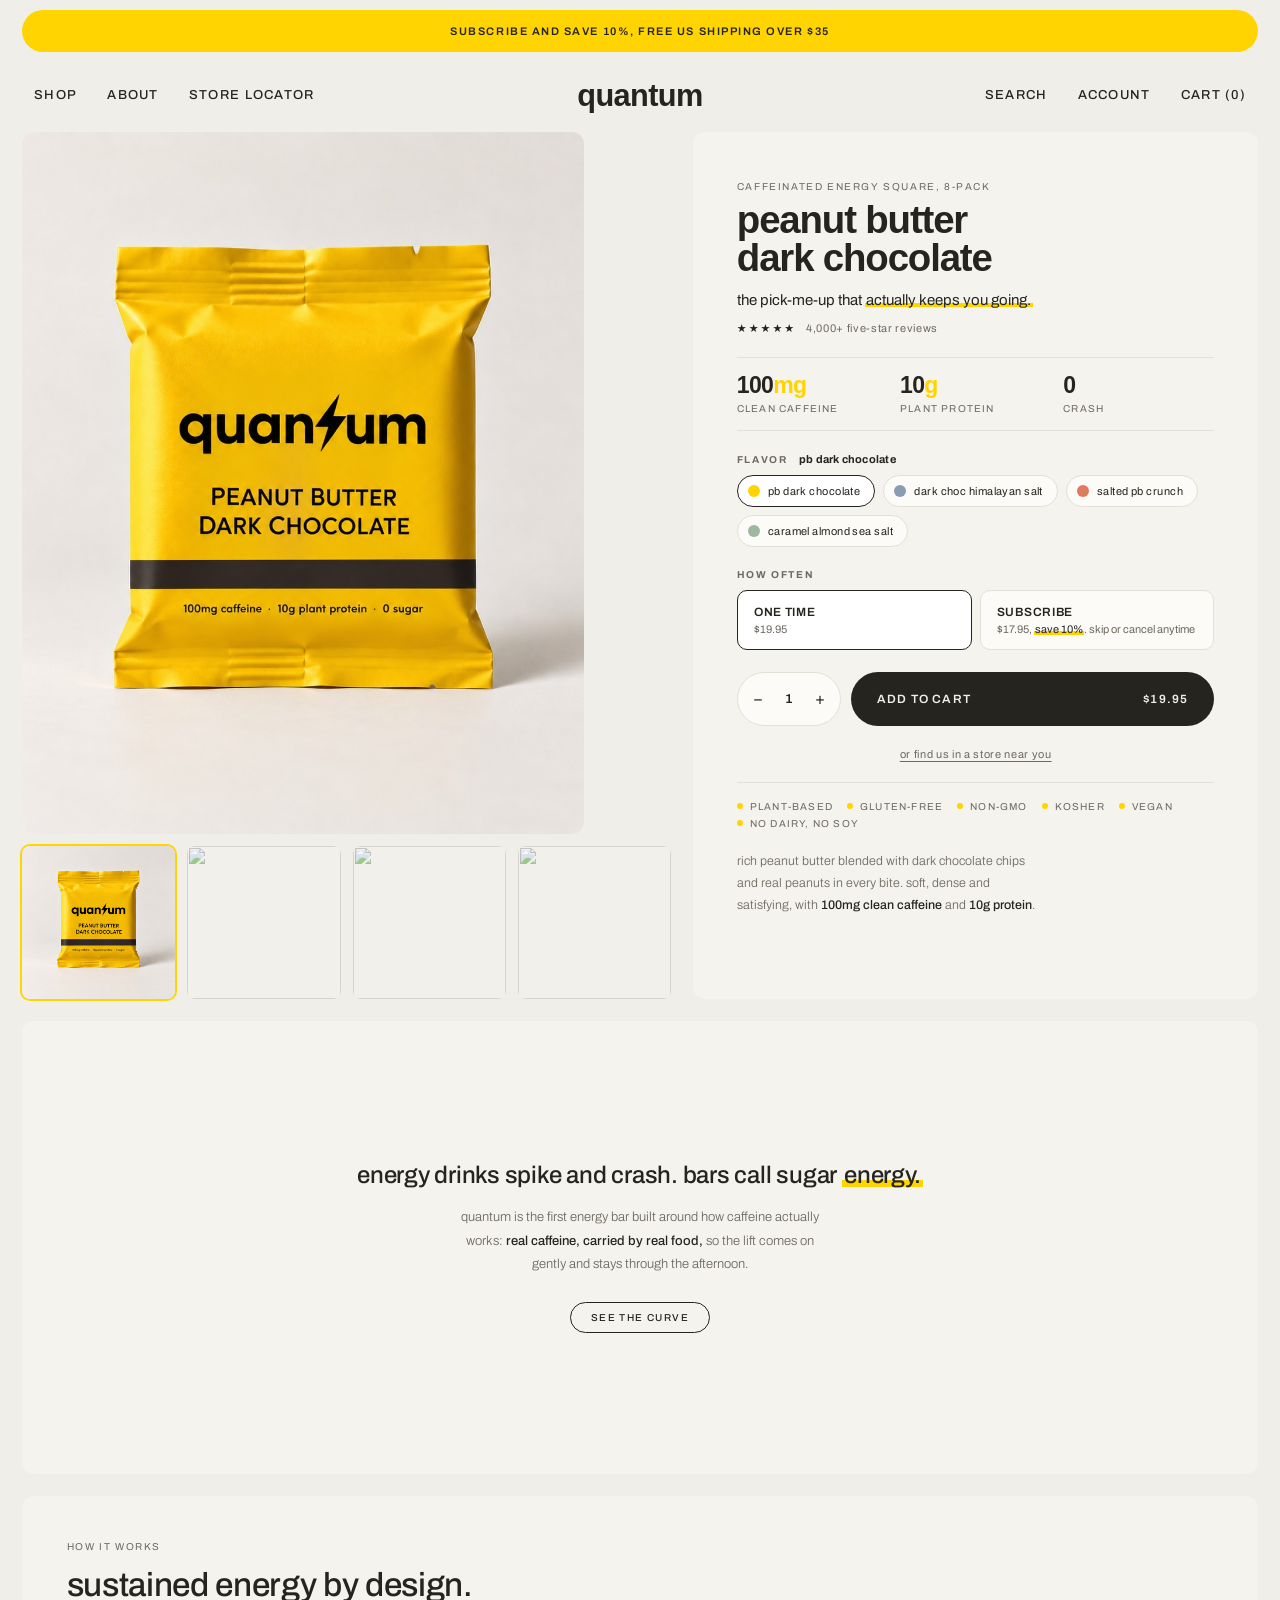
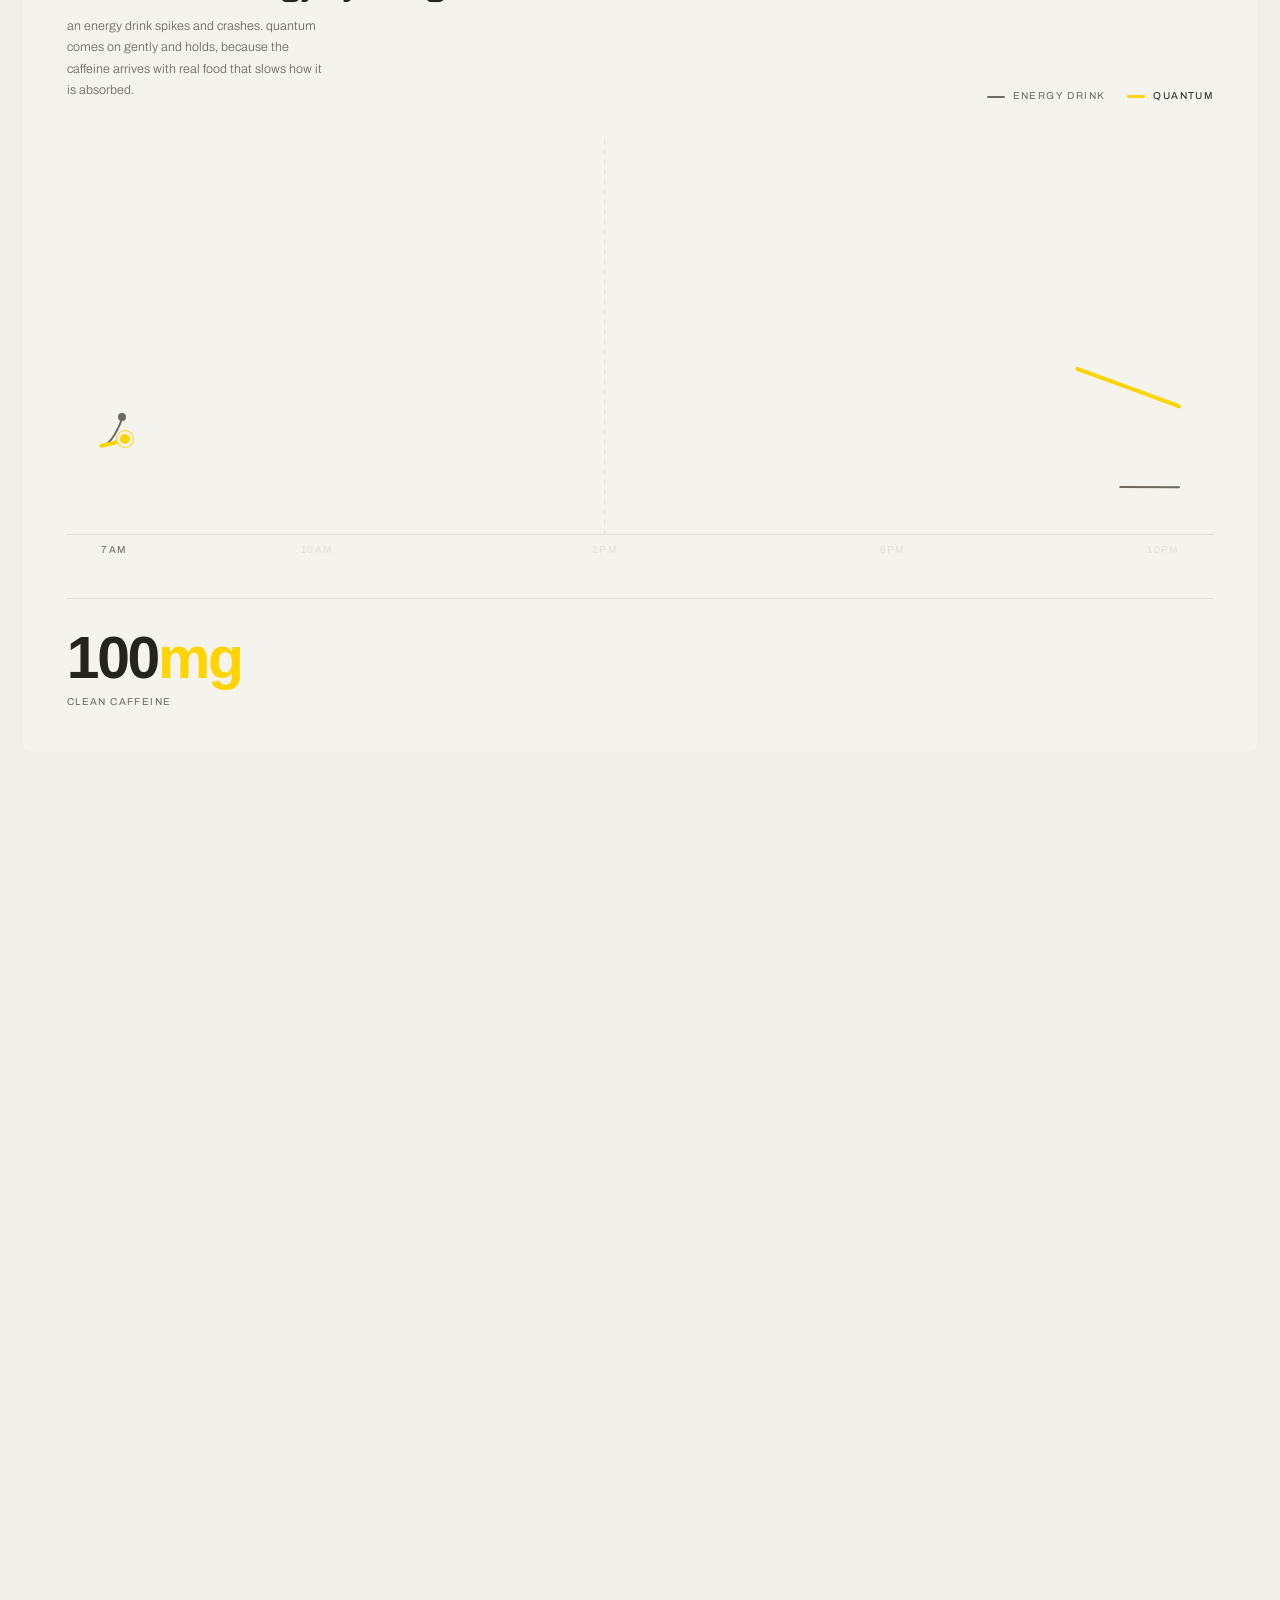
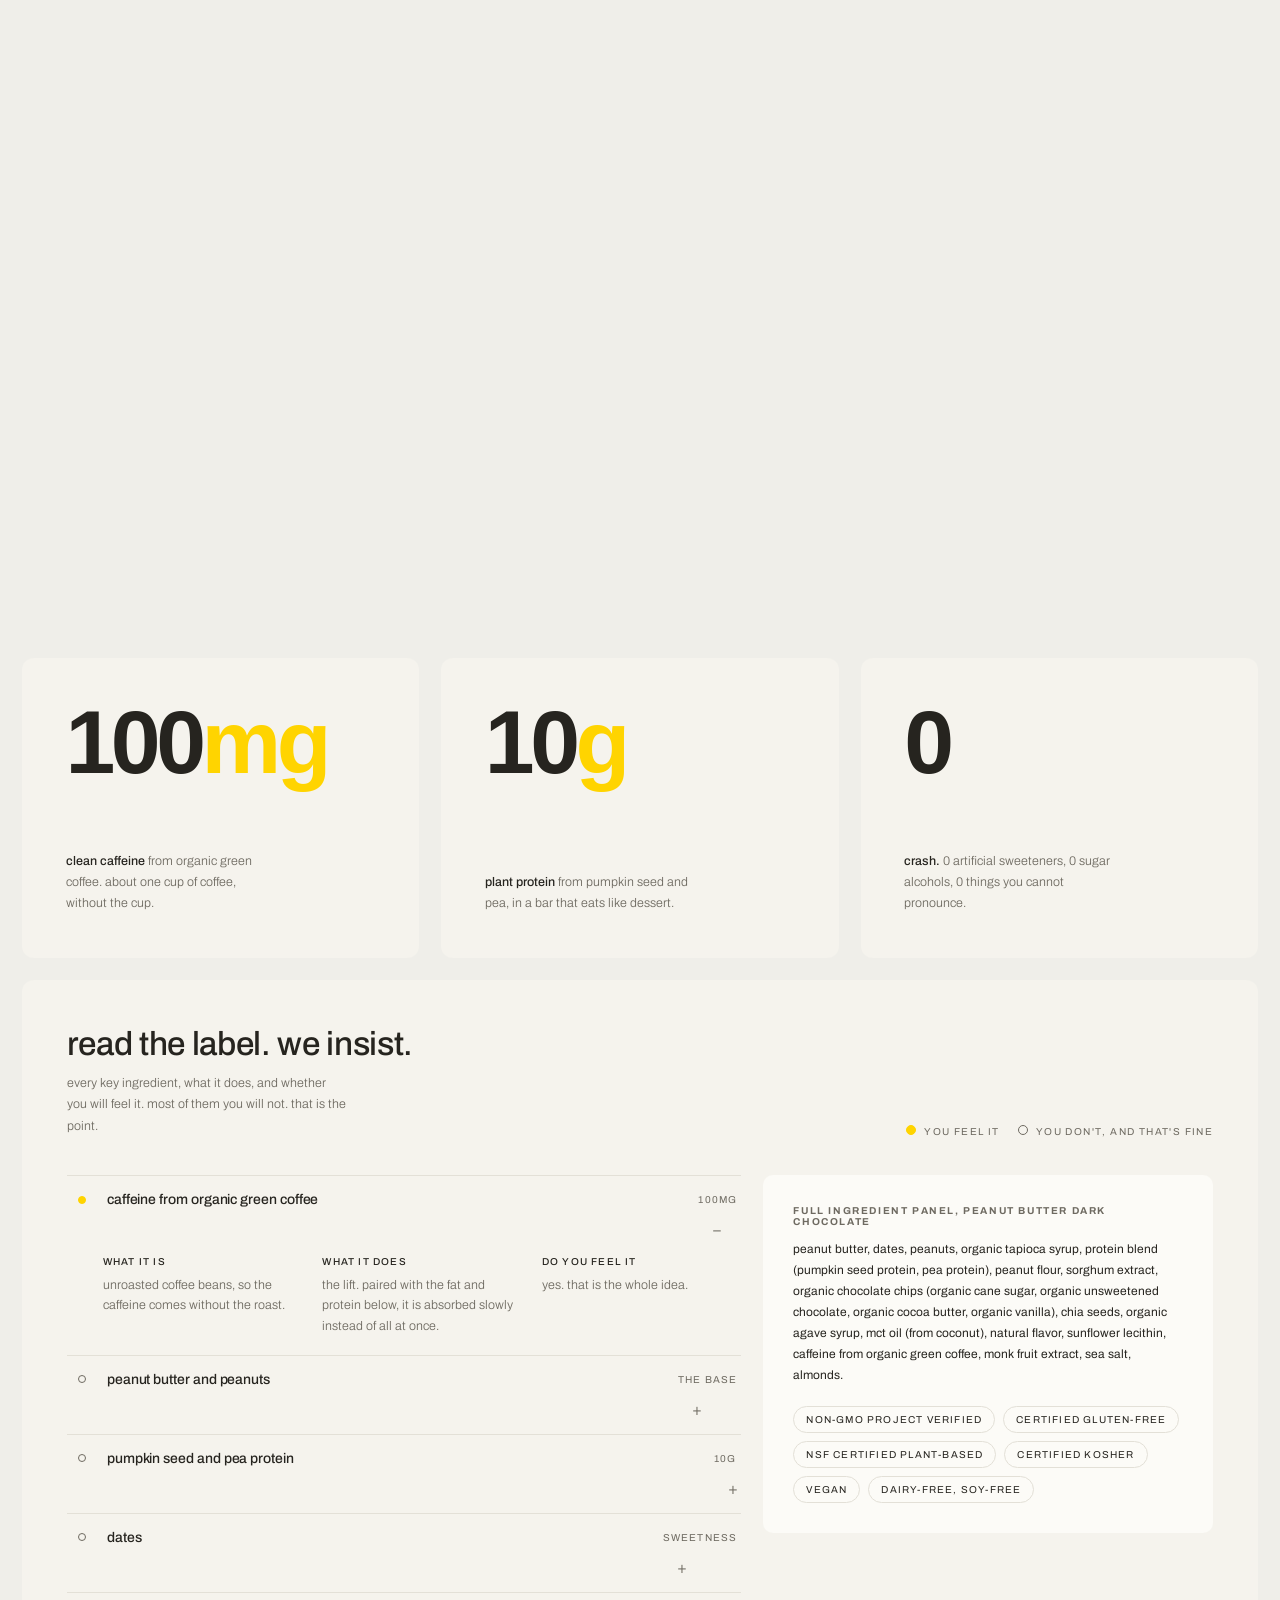
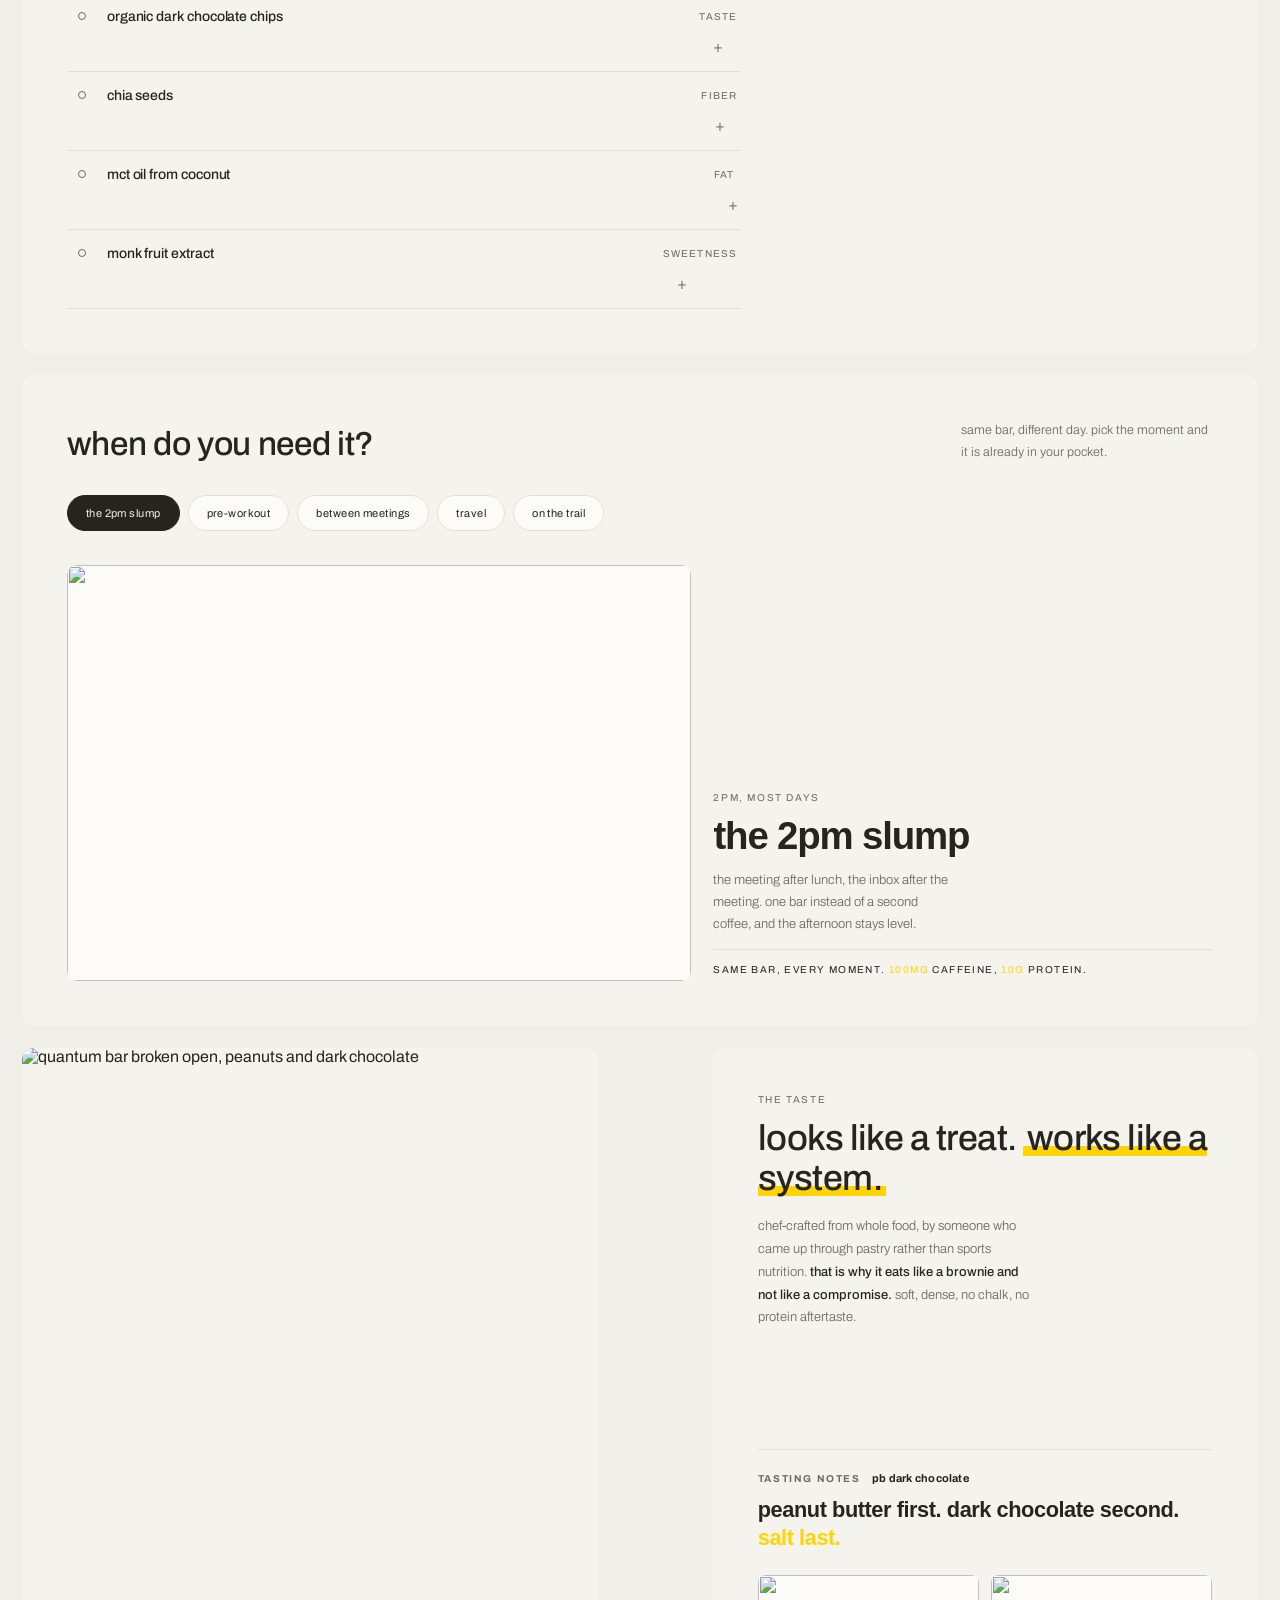
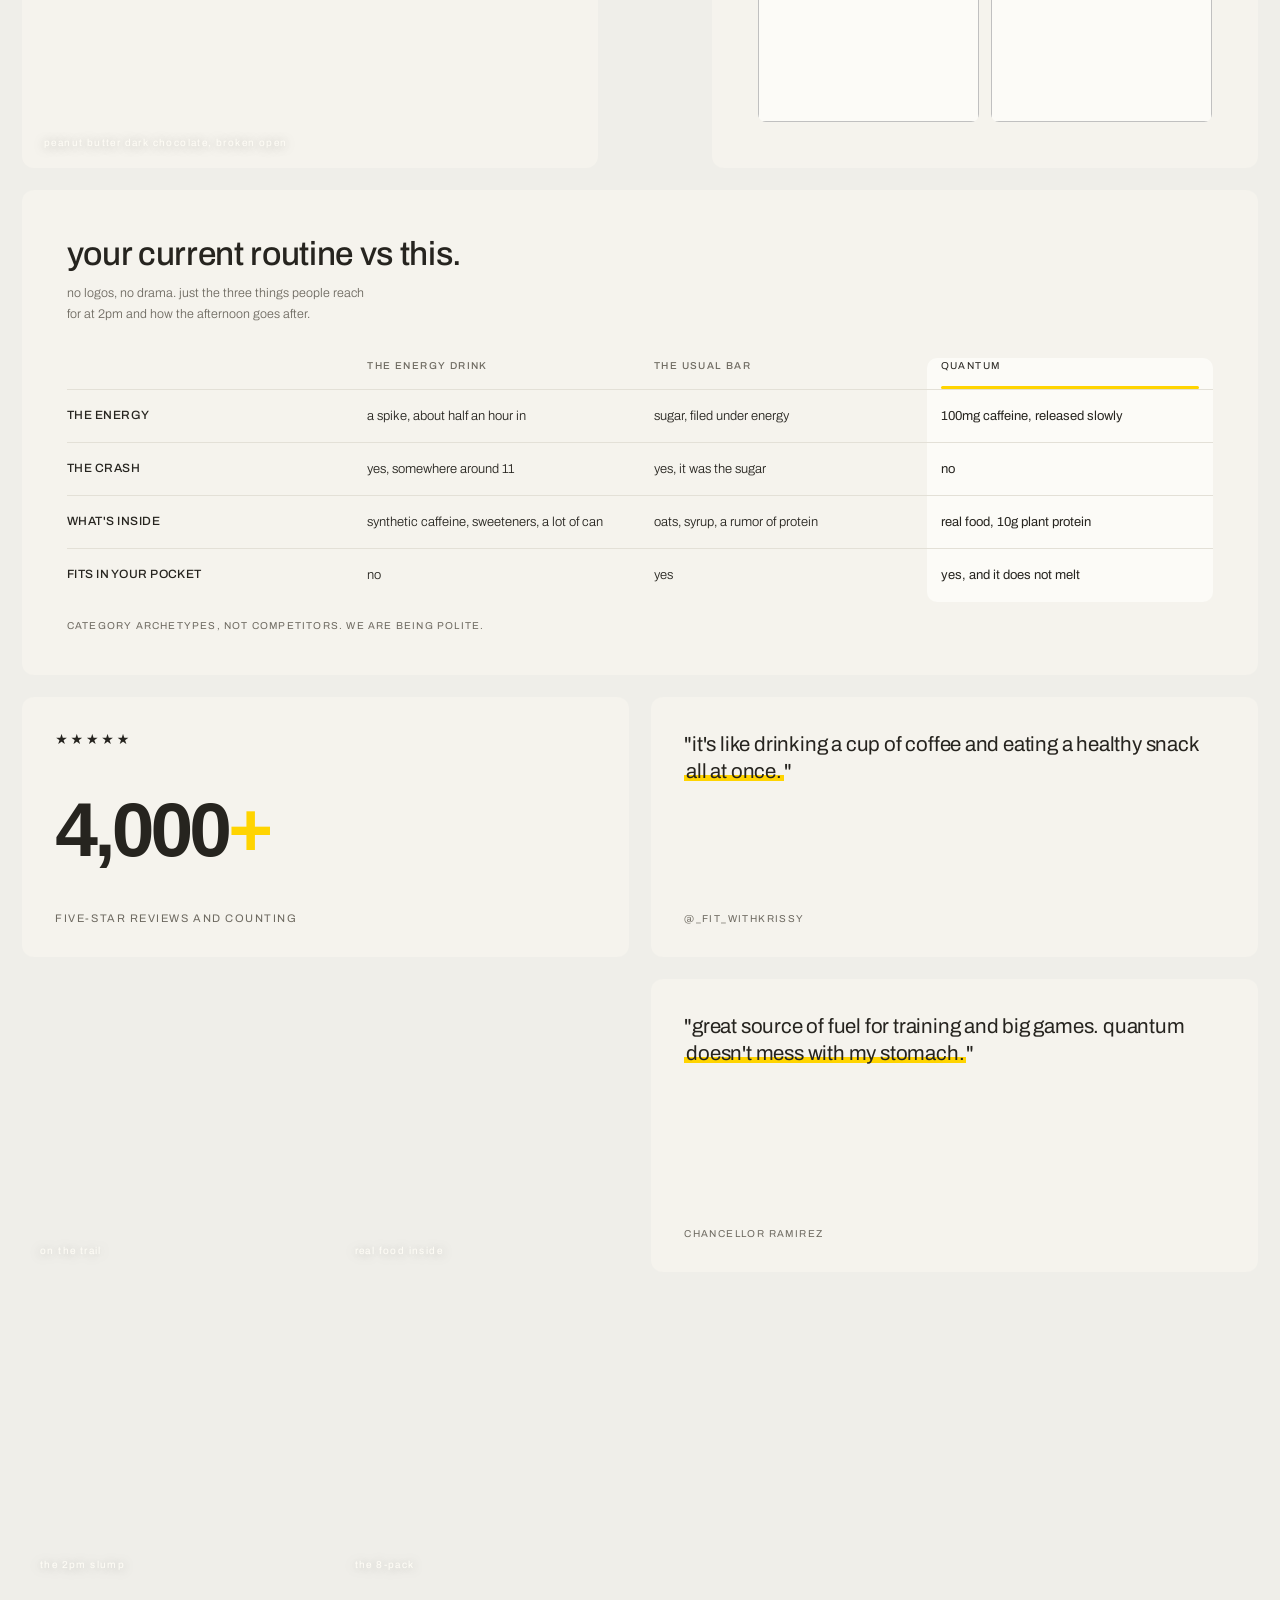
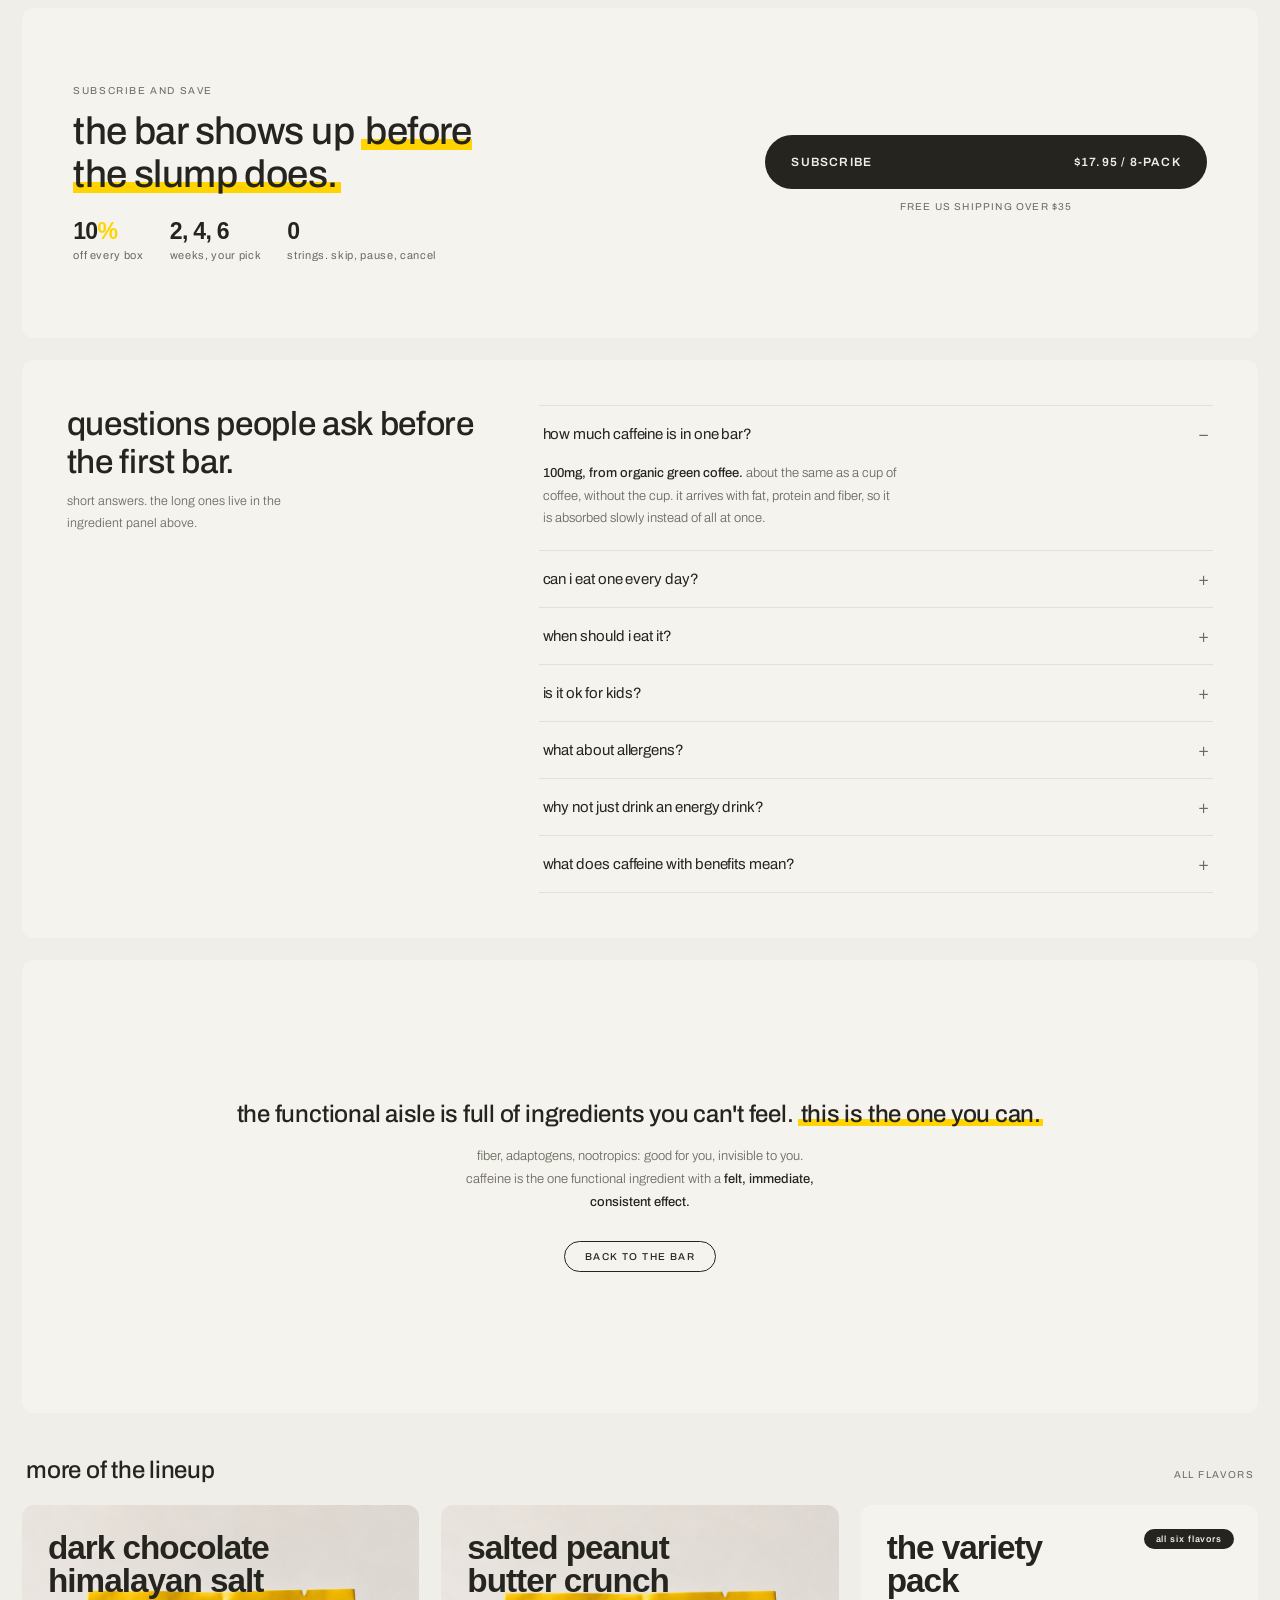
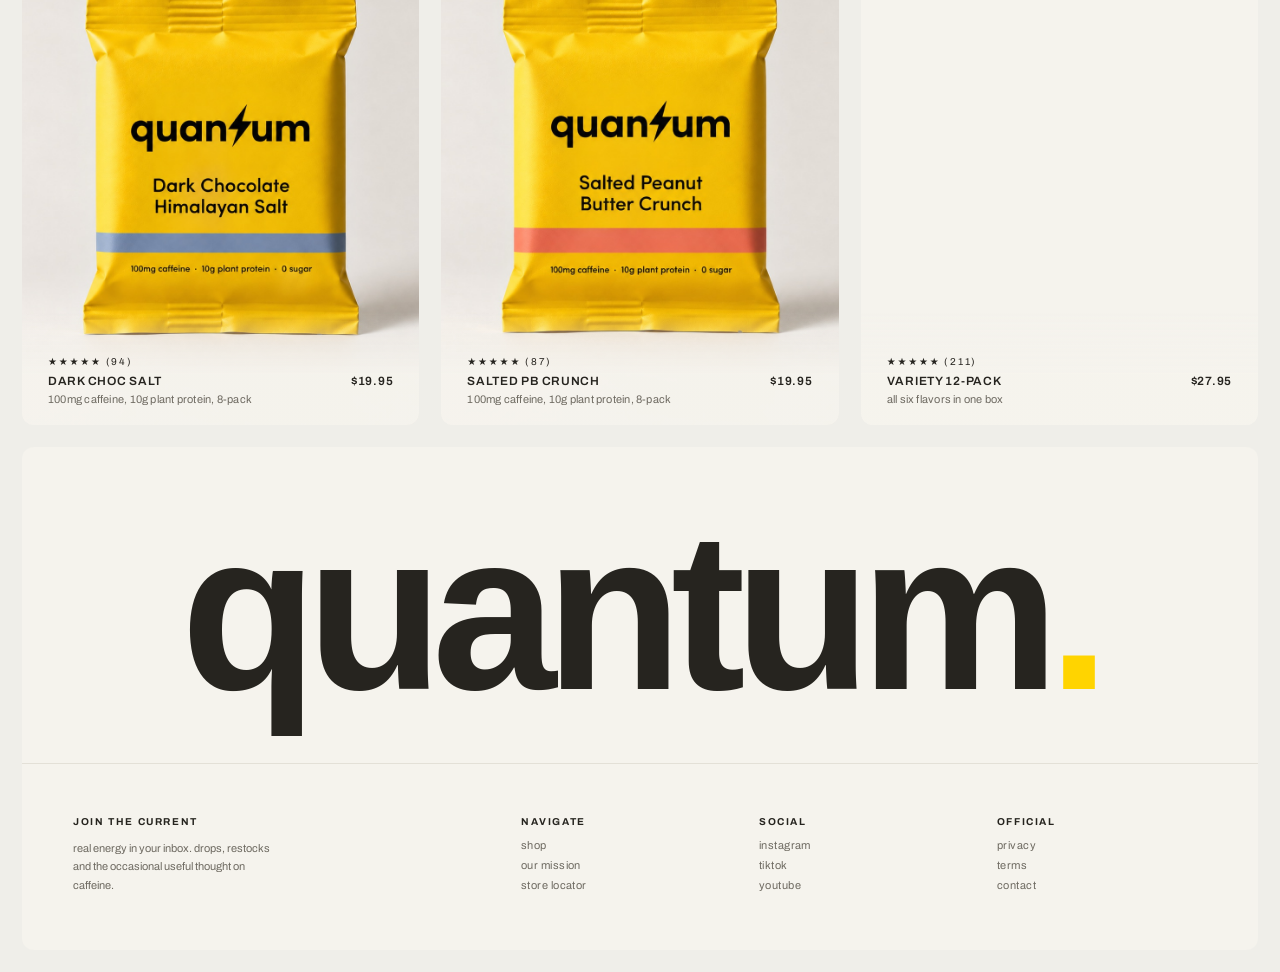
==== commit 7002dee6: "Real GPT packshots for the four flavors, served from the repo instead of hotlinks Co-Authored-By: Cl" ====
--- a/product.html
+++ b/product.html
@@ -21,9 +21,9 @@
 
 <section class="pdp-stage">
   <div class="gallery">
-    <div class="main"><img src="https://images.portal.soot.com/generated/8382b0a5-110a-4354-98a3-7f238e8f13b6/5c76a36b-6530-42b4-a963-3237ad2fc072-1784192973255.jpg" alt="quantum peanut butter dark chocolate"></div>
+    <div class="main"><img src="images/pack-pb-dark-chocolate.jpg" alt="quantum peanut butter dark chocolate"></div>
     <div class="thumbs">
-      <button class="on" data-full="https://images.portal.soot.com/generated/8382b0a5-110a-4354-98a3-7f238e8f13b6/5c76a36b-6530-42b4-a963-3237ad2fc072-1784192973255.jpg"><img src="https://images.portal.soot.com/generated/8382b0a5-110a-4354-98a3-7f238e8f13b6/5c76a36b-6530-42b4-a963-3237ad2fc072-1784192973255.jpg" alt=""></button>
+      <button class="on" data-full="images/pack-pb-dark-chocolate.jpg"><img src="images/pack-pb-dark-chocolate.jpg" alt=""></button>
       <button data-full="https://images.portal.soot.com/generated/8382b0a5-110a-4354-98a3-7f238e8f13b6/38319881-cdf3-45c6-a02e-500b66343fa6-1784297603916.jpg"><img src="https://images.portal.soot.com/generated/8382b0a5-110a-4354-98a3-7f238e8f13b6/38319881-cdf3-45c6-a02e-500b66343fa6-1784297603916.jpg" alt=""></button>
       <button data-full="https://images.portal.soot.com/generated/8382b0a5-110a-4354-98a3-7f238e8f13b6/ca3e5308-68ad-4b57-8b8b-39f3465ddada-1784191962317.jpg"><img src="https://images.portal.soot.com/generated/8382b0a5-110a-4354-98a3-7f238e8f13b6/ca3e5308-68ad-4b57-8b8b-39f3465ddada-1784191962317.jpg" alt=""></button>
       <button data-full="https://images.portal.soot.com/generated/8382b0a5-110a-4354-98a3-7f238e8f13b6/9901ca29-563b-42f7-8743-6242cdd3280c-1784191130452.jpg"><img src="https://images.portal.soot.com/generated/8382b0a5-110a-4354-98a3-7f238e8f13b6/9901ca29-563b-42f7-8743-6242cdd3280c-1784191130452.jpg" alt=""></button>
@@ -47,10 +47,10 @@
     <div class="flavors">
       <h4>flavor <span>pb dark chocolate</span></h4>
       <div class="chips">
-        <button class=on style="--c:#FFD400" data-name="pb dark chocolate" data-notes="peanut butter first. dark chocolate second. <i>salt last.</i>" data-title="peanut butter<br>dark chocolate" data-accent="#FFD400" data-tint="#F5F3ED" data-pack="https://images.portal.soot.com/generated/8382b0a5-110a-4354-98a3-7f238e8f13b6/5c76a36b-6530-42b4-a963-3237ad2fc072-1784192973255.jpg" data-inside="https://images.portal.soot.com/generated/8382b0a5-110a-4354-98a3-7f238e8f13b6/38319881-cdf3-45c6-a02e-500b66343fa6-1784297603916.jpg" data-outcome="the pick-me-up that <em>actually keeps you going.</em>" data-desc="rich peanut butter blended with dark chocolate chips and real peanuts in every bite. soft, dense and satisfying, with <b>100mg clean caffeine</b> and <b>10g protein</b>."><i></i>pb dark chocolate</button>
-        <button style="--c:#8A9BB5" data-name="dark choc himalayan salt" data-notes="dark chocolate, rich and even. <i>a pop of pink salt</i> in every bite." data-title="dark chocolate<br>himalayan salt" data-accent="#8A9BB5" data-tint="#E9ECF1" data-pack="https://images.portal.soot.com/generated/8382b0a5-110a-4354-98a3-7f238e8f13b6/d6b031a7-8394-4736-a2d2-1e7ef2762377-1784191153162.jpg" data-inside="https://images.portal.soot.com/generated/8382b0a5-110a-4354-98a3-7f238e8f13b6/ef312429-b402-4021-851c-ac2aed56c398-1784297626084.jpg" data-outcome="sweet, salty and <em>seriously effective.</em>" data-desc="dark chocolate with a hit of pink himalayan salt that makes every bite pop. rich and balanced with just enough sweetness, with <b>100mg caffeine</b> from organic green coffee and <b>10g protein</b>."><i></i>dark choc himalayan salt</button>
-        <button style="--c:#E07A5F" data-name="salted pb crunch" data-notes="roasted peanut, proper crunch. <i>sea salt</i> on the finish." data-title="salted peanut<br>butter crunch" data-accent="#E07A5F" data-tint="#F7E6E0" data-pack="https://images.portal.soot.com/generated/8382b0a5-110a-4354-98a3-7f238e8f13b6/1aa6ea51-6dfd-4072-b351-594056f6d473-1784191176094.jpg" data-inside="https://images.portal.soot.com/generated/8382b0a5-110a-4354-98a3-7f238e8f13b6/904ea52f-8c7b-4457-9515-d1af202f2d90-1784297648799.jpg" data-outcome="crunchy, salty, and <em>built for the long afternoon.</em>" data-desc="roasted peanut butter with a proper crunch and a pinch of sea salt. placeholder copy until the live flavor description comes over, with <b>100mg clean caffeine</b> and <b>10g protein</b>."><i></i>salted pb crunch</button>
-        <button style="--c:#9DB89F" data-name="caramel almond sea salt" data-notes="soft caramel, toasted almond. <i>sea salt</i> to keep it honest." data-title="caramel almond<br>sea salt" data-accent="#9DB89F" data-tint="#E6EDE6" data-pack="https://images.portal.soot.com/generated/8382b0a5-110a-4354-98a3-7f238e8f13b6/5b458b1a-6507-4df3-aef7-cf3b01d531ec-1784191198392.jpg" data-inside="https://images.portal.soot.com/generated/8382b0a5-110a-4354-98a3-7f238e8f13b6/9c153407-0fd7-49c6-91ed-b317d0d5da78-1784191913764.jpg" data-outcome="dessert on the outside, <em>a system on the inside.</em>" data-desc="soft caramel, toasted almonds and sea salt. placeholder copy until the live flavor description comes over, with <b>100mg clean caffeine</b> and <b>10g protein</b>."><i></i>caramel almond sea salt</button>
+        <button class=on style="--c:#FFD400" data-name="pb dark chocolate" data-notes="peanut butter first. dark chocolate second. <i>salt last.</i>" data-title="peanut butter<br>dark chocolate" data-accent="#FFD400" data-tint="#F5F3ED" data-pack="images/pack-pb-dark-chocolate.jpg" data-inside="https://images.portal.soot.com/generated/8382b0a5-110a-4354-98a3-7f238e8f13b6/38319881-cdf3-45c6-a02e-500b66343fa6-1784297603916.jpg" data-outcome="the pick-me-up that <em>actually keeps you going.</em>" data-desc="rich peanut butter blended with dark chocolate chips and real peanuts in every bite. soft, dense and satisfying, with <b>100mg clean caffeine</b> and <b>10g protein</b>."><i></i>pb dark chocolate</button>
+        <button style="--c:#8A9BB5" data-name="dark choc himalayan salt" data-notes="dark chocolate, rich and even. <i>a pop of pink salt</i> in every bite." data-title="dark chocolate<br>himalayan salt" data-accent="#8A9BB5" data-tint="#E9ECF1" data-pack="images/pack-dark-chocolate-himalayan-salt.jpg" data-inside="https://images.portal.soot.com/generated/8382b0a5-110a-4354-98a3-7f238e8f13b6/ef312429-b402-4021-851c-ac2aed56c398-1784297626084.jpg" data-outcome="sweet, salty and <em>seriously effective.</em>" data-desc="dark chocolate with a hit of pink himalayan salt that makes every bite pop. rich and balanced with just enough sweetness, with <b>100mg caffeine</b> from organic green coffee and <b>10g protein</b>."><i></i>dark choc himalayan salt</button>
+        <button style="--c:#E07A5F" data-name="salted pb crunch" data-notes="roasted peanut, proper crunch. <i>sea salt</i> on the finish." data-title="salted peanut<br>butter crunch" data-accent="#E07A5F" data-tint="#F7E6E0" data-pack="images/pack-salted-pb-crunch.jpg" data-inside="https://images.portal.soot.com/generated/8382b0a5-110a-4354-98a3-7f238e8f13b6/904ea52f-8c7b-4457-9515-d1af202f2d90-1784297648799.jpg" data-outcome="crunchy, salty, and <em>built for the long afternoon.</em>" data-desc="roasted peanut butter with a proper crunch and a pinch of sea salt. placeholder copy until the live flavor description comes over, with <b>100mg clean caffeine</b> and <b>10g protein</b>."><i></i>salted pb crunch</button>
+        <button style="--c:#9DB89F" data-name="caramel almond sea salt" data-notes="soft caramel, toasted almond. <i>sea salt</i> to keep it honest." data-title="caramel almond<br>sea salt" data-accent="#9DB89F" data-tint="#E6EDE6" data-pack="images/pack-caramel-almond-sea-salt.jpg" data-inside="https://images.portal.soot.com/generated/8382b0a5-110a-4354-98a3-7f238e8f13b6/9c153407-0fd7-49c6-91ed-b317d0d5da78-1784191913764.jpg" data-outcome="dessert on the outside, <em>a system on the inside.</em>" data-desc="soft caramel, toasted almonds and sea salt. placeholder copy until the live flavor description comes over, with <b>100mg clean caffeine</b> and <b>10g protein</b>."><i></i>caramel almond sea salt</button>
       </div>
     </div>
 
@@ -280,6 +280,107 @@
   </div>
 </section>
 
+<section class="faq" id="faq">
+  <div class="lead">
+    <h2>questions people ask before the first bar.</h2>
+    <p>short answers. the long ones live in the ingredient panel above.</p>
+  </div>
+  <div>
+    <details open>
+      <summary>how much caffeine is in one bar?</summary>
+      <p><b>100mg, from organic green coffee.</b> about the same as a cup of coffee, without the cup. it arrives with fat, protein and fiber, so it is absorbed slowly instead of all at once.</p>
+    </details>
+    <details>
+      <summary>can i eat one every day?</summary>
+      <p>yes. it is designed as a daily bar for the daily 2pm, not an occasional emergency. one bar is one serving of caffeine, so count it the way you would count a coffee.</p>
+    </details>
+    <details>
+      <summary>when should i eat it?</summary>
+      <p>a little before you need it, not after. after lunch, before the workout, before the long drive. the lift comes on gently and holds, so there is no rush to time it to the minute.</p>
+    </details>
+    <details>
+      <summary>is it ok for kids?</summary>
+      <p>no. one bar carries as much caffeine as a cup of coffee, so we make it for adults. keep it on the high shelf next to the espresso.</p>
+    </details>
+    <details>
+      <summary>what about allergens?</summary>
+      <p>peanut butter dark chocolate contains <b>peanuts and almonds.</b> nut content varies by flavor. every flavor is made without dairy, soy, gluten or sugar alcohols. always read the label, we insist.</p>
+    </details>
+    <details>
+      <summary>why not just drink an energy drink?</summary>
+      <p>most energy drinks run on synthetic caffeine and artificial sweeteners, which is the spike and the crash. quantum blends organic caffeine into a bar of real food, so the energy is steady and there is nothing to crash from.</p>
+    </details>
+    <details>
+      <summary>what does caffeine with benefits mean?</summary>
+      <p>it means the caffeine comes with something. 10g plant protein, fiber, real fat from peanuts and coconut, and no sugar alcohols. the functional aisle is full of ingredients you cannot feel. this is the one you can, with company.</p>
+    </details>
+  </div>
+</section>
+<script type="application/ld+json">
+{
+ "@context": "https://schema.org",
+ "@type": "FAQPage",
+ "mainEntity": [
+  {
+   "@type": "Question",
+   "name": "how much caffeine is in one bar?",
+   "acceptedAnswer": {
+    "@type": "Answer",
+    "text": "100mg, from organic green coffee. about the same as a cup of coffee, without the cup. it arrives with fat, protein and fiber, so it is absorbed slowly instead of all at once."
+   }
+  },
+  {
+   "@type": "Question",
+   "name": "can i eat one every day?",
+   "acceptedAnswer": {
+    "@type": "Answer",
+    "text": "yes. it is designed as a daily bar for the daily 2pm, not an occasional emergency. one bar is one serving of caffeine, so count it the way you would count a coffee."
+   }
+  },
+  {
+   "@type": "Question",
+   "name": "when should i eat it?",
+   "acceptedAnswer": {
+    "@type": "Answer",
+    "text": "a little before you need it, not after. after lunch, before the workout, before the long drive. the lift comes on gently and holds, so there is no rush to time it to the minute."
+   }
+  },
+  {
+   "@type": "Question",
+   "name": "is it ok for kids?",
+   "acceptedAnswer": {
+    "@type": "Answer",
+    "text": "no. one bar carries as much caffeine as a cup of coffee, so we make it for adults. keep it on the high shelf next to the espresso."
+   }
+  },
+  {
+   "@type": "Question",
+   "name": "what about allergens?",
+   "acceptedAnswer": {
+    "@type": "Answer",
+    "text": "peanut butter dark chocolate contains peanuts and almonds. nut content varies by flavor. every flavor is made without dairy, soy, gluten or sugar alcohols. always read the label, we insist."
+   }
+  },
+  {
+   "@type": "Question",
+   "name": "why not just drink an energy drink?",
+   "acceptedAnswer": {
+    "@type": "Answer",
+    "text": "most energy drinks run on synthetic caffeine and artificial sweeteners, which is the spike and the crash. quantum blends organic caffeine into a bar of real food, so the energy is steady and there is nothing to crash from."
+   }
+  },
+  {
+   "@type": "Question",
+   "name": "what does caffeine with benefits mean?",
+   "acceptedAnswer": {
+    "@type": "Answer",
+    "text": "it means the caffeine comes with something. 10g plant protein, fiber, real fat from peanuts and coconut, and no sugar alcohols. the functional aisle is full of ingredients you cannot feel. this is the one you can, with company."
+   }
+  }
+ ]
+}
+</script>
+
 <section class="statement">
   <h2>the functional aisle is full of ingredients you can't feel. <em>this is the one you can.</em></h2>
   <p>fiber, adaptogens, nootropics: good for you, invisible to you. caffeine is the one functional ingredient with a <b>felt, immediate, consistent effect.</b></p>
@@ -289,7 +390,7 @@
 <div class="strip-head"><h3>more of the lineup</h3><a href="index.html">all flavors</a></div>
 <section class="tiles">
   <div class="tile swap">
-    <div class="bg" style="background-image:url('https://images.portal.soot.com/generated/8382b0a5-110a-4354-98a3-7f238e8f13b6/d6b031a7-8394-4736-a2d2-1e7ef2762377-1784191153162.jpg')"></div>
+    <div class="bg" style="background-image:url('images/pack-dark-chocolate-himalayan-salt.jpg')"></div>
     <div class="bg-hover" style="background-image:url('https://images.portal.soot.com/generated/8382b0a5-110a-4354-98a3-7f238e8f13b6/ef312429-b402-4021-851c-ac2aed56c398-1784297626084.jpg')"></div>
     <div class="big">dark chocolate<br>himalayan salt</div>
     <div class="bottom">
@@ -300,7 +401,7 @@
     <a class="buy" href="product.html">buy dark choc salt - $19.95</a>
   </div>
   <div class="tile swap">
-    <div class="bg" style="background-image:url('https://images.portal.soot.com/generated/8382b0a5-110a-4354-98a3-7f238e8f13b6/1aa6ea51-6dfd-4072-b351-594056f6d473-1784191176094.jpg')"></div>
+    <div class="bg" style="background-image:url('images/pack-salted-pb-crunch.jpg')"></div>
     <div class="bg-hover" style="background-image:url('https://images.portal.soot.com/generated/8382b0a5-110a-4354-98a3-7f238e8f13b6/904ea52f-8c7b-4457-9515-d1af202f2d90-1784297648799.jpg')"></div>
     <div class="big">salted peanut<br>butter crunch</div>
     <div class="bottom">
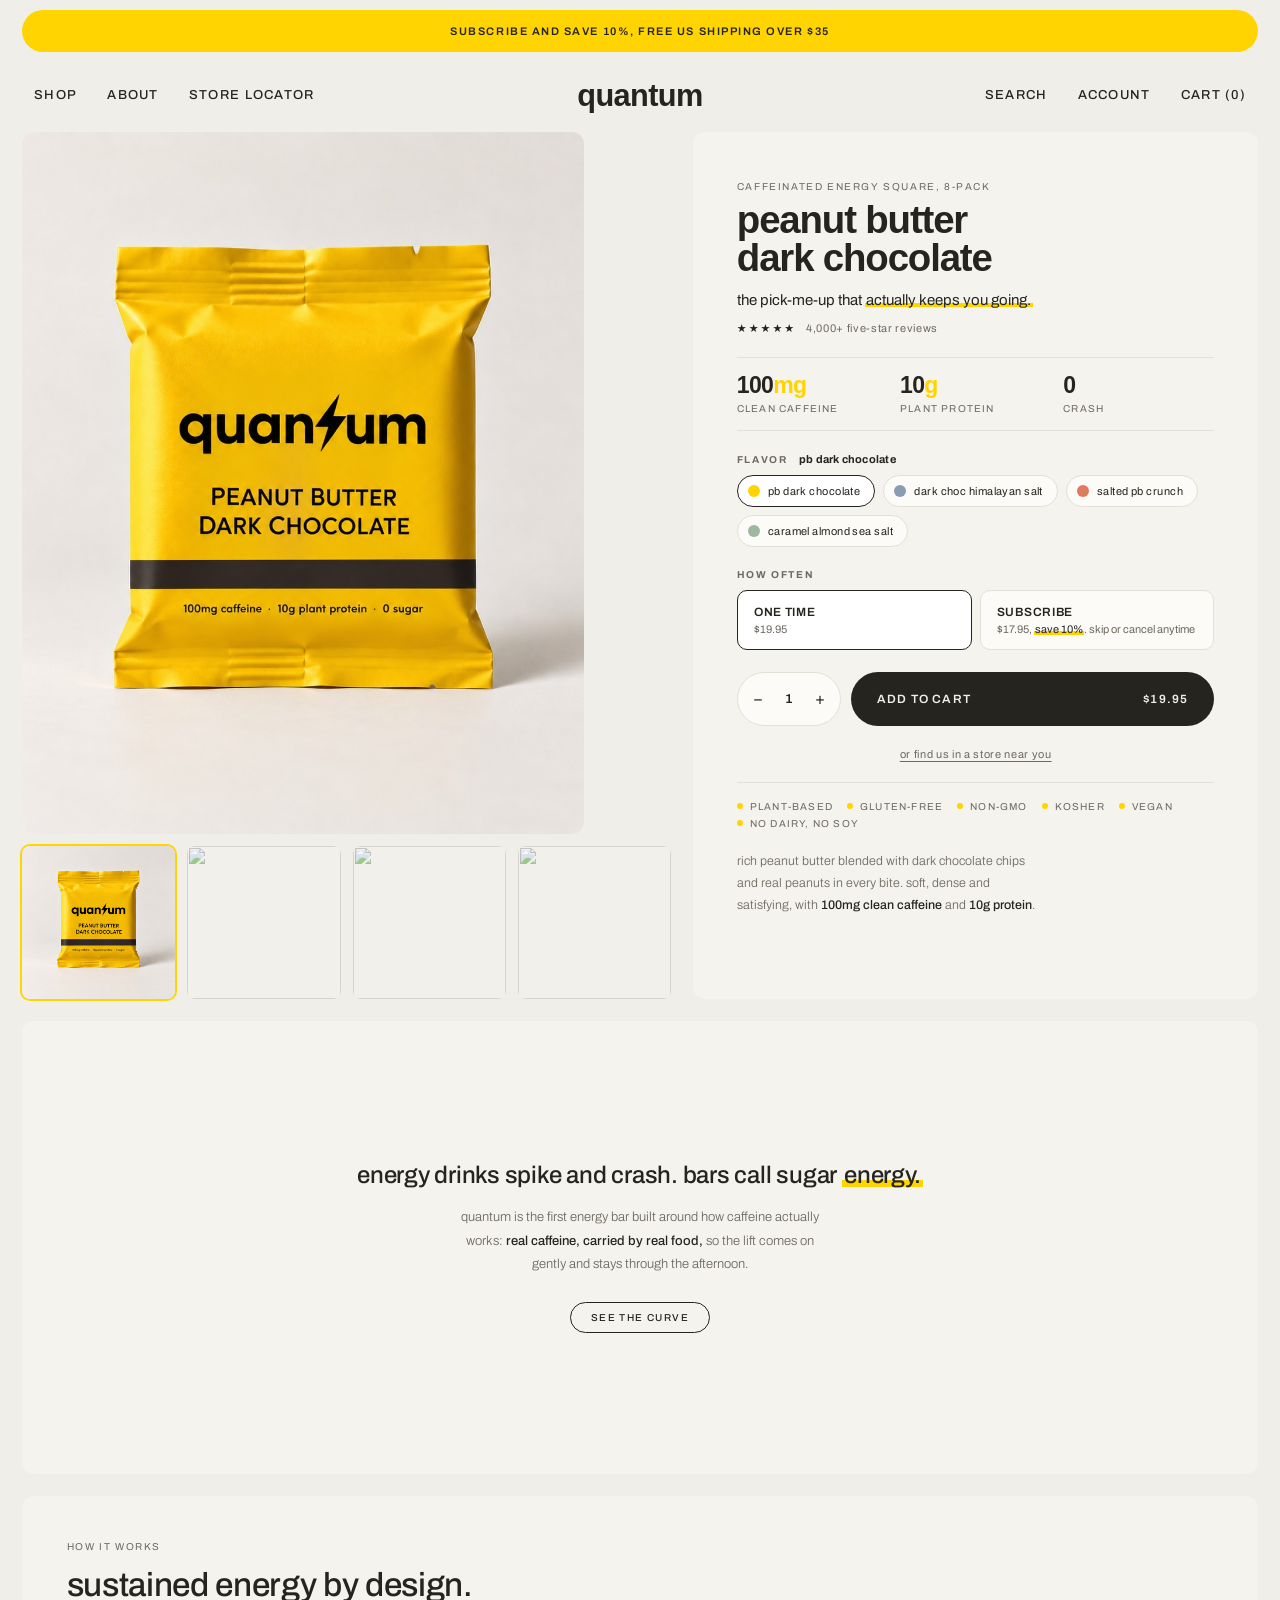
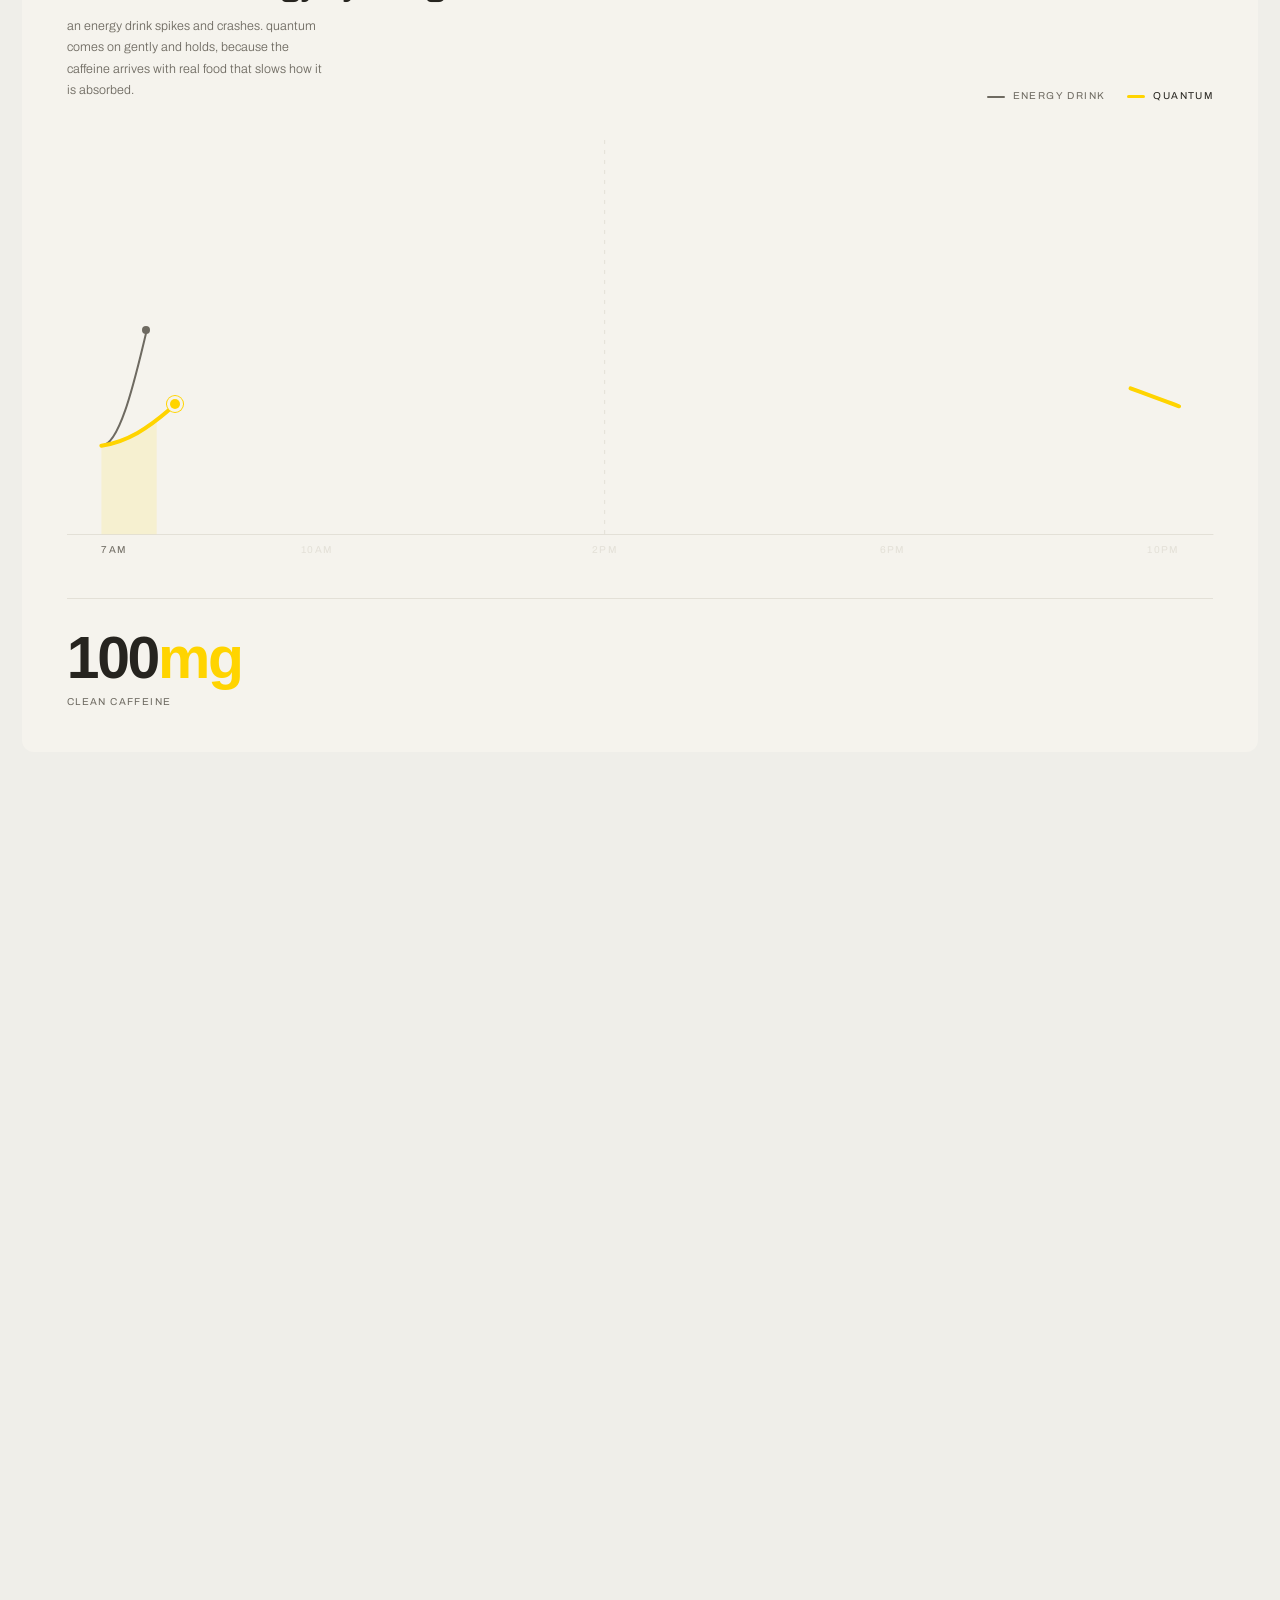
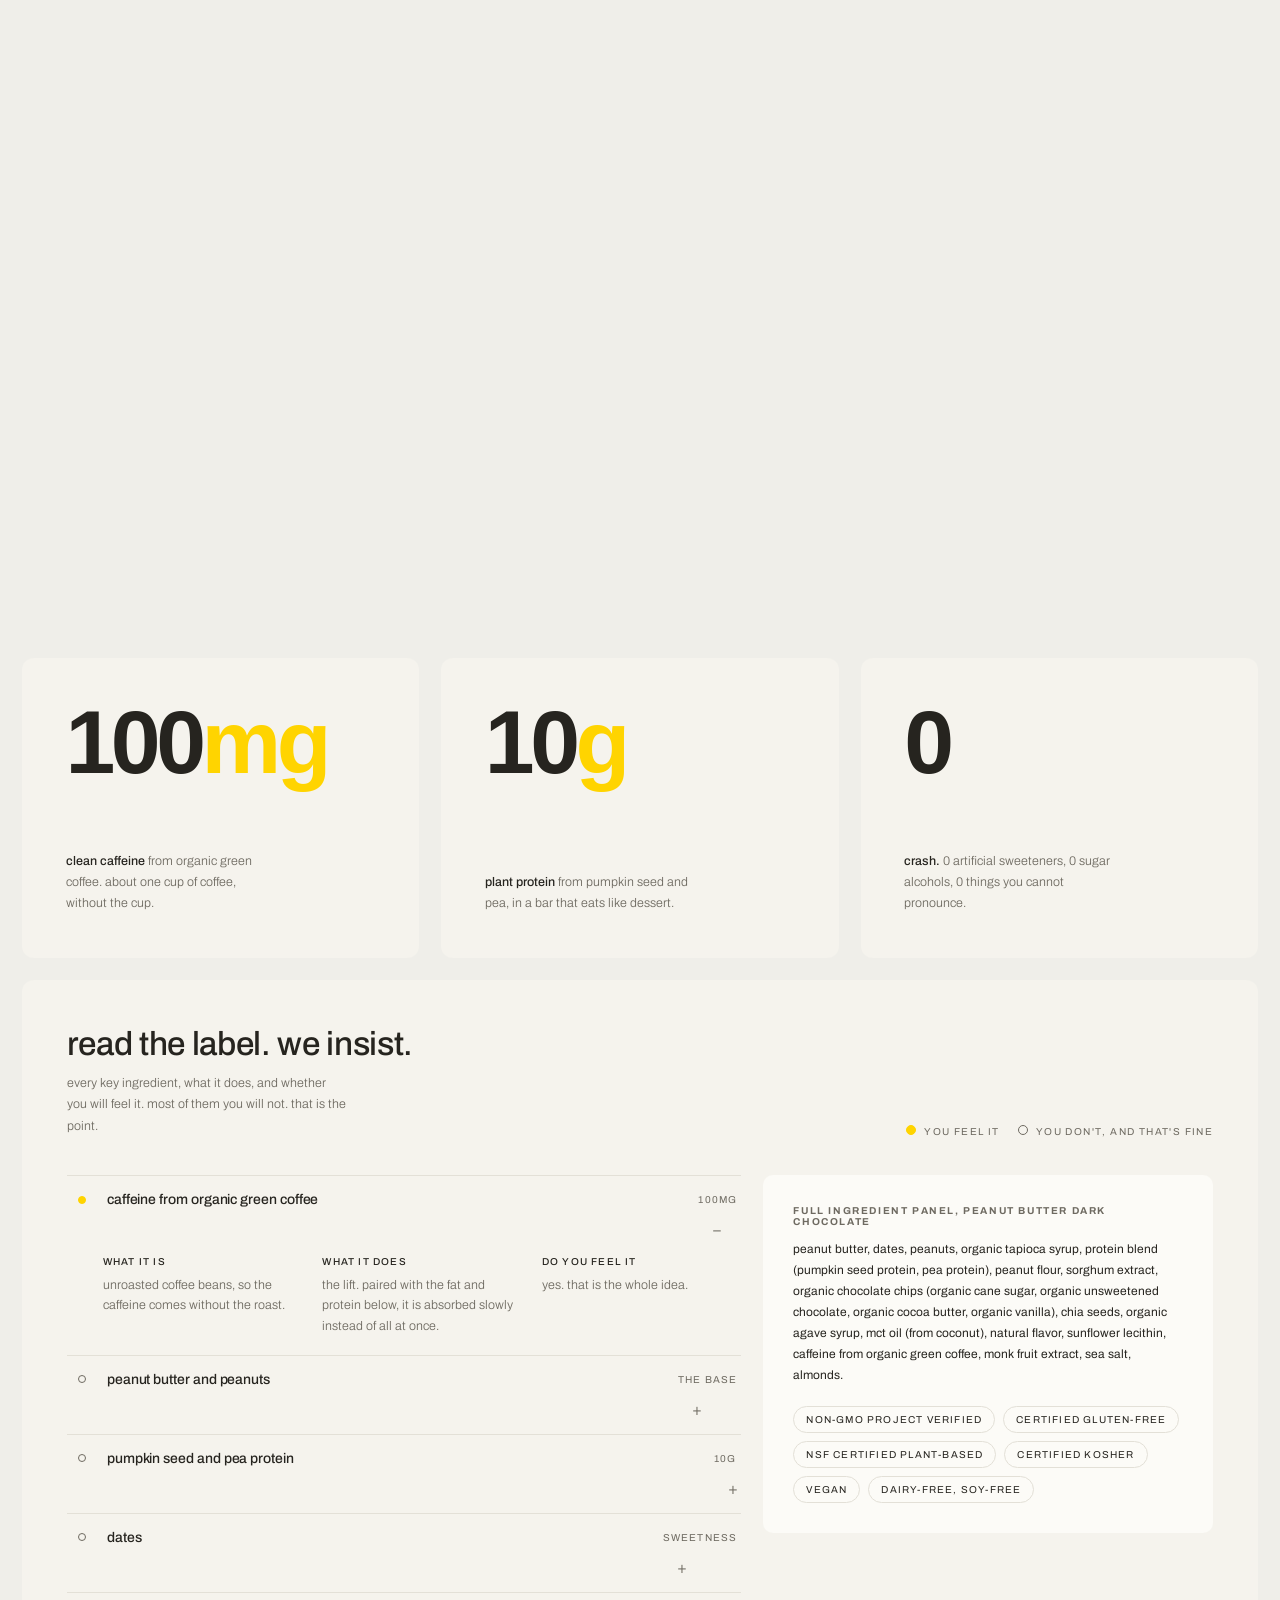
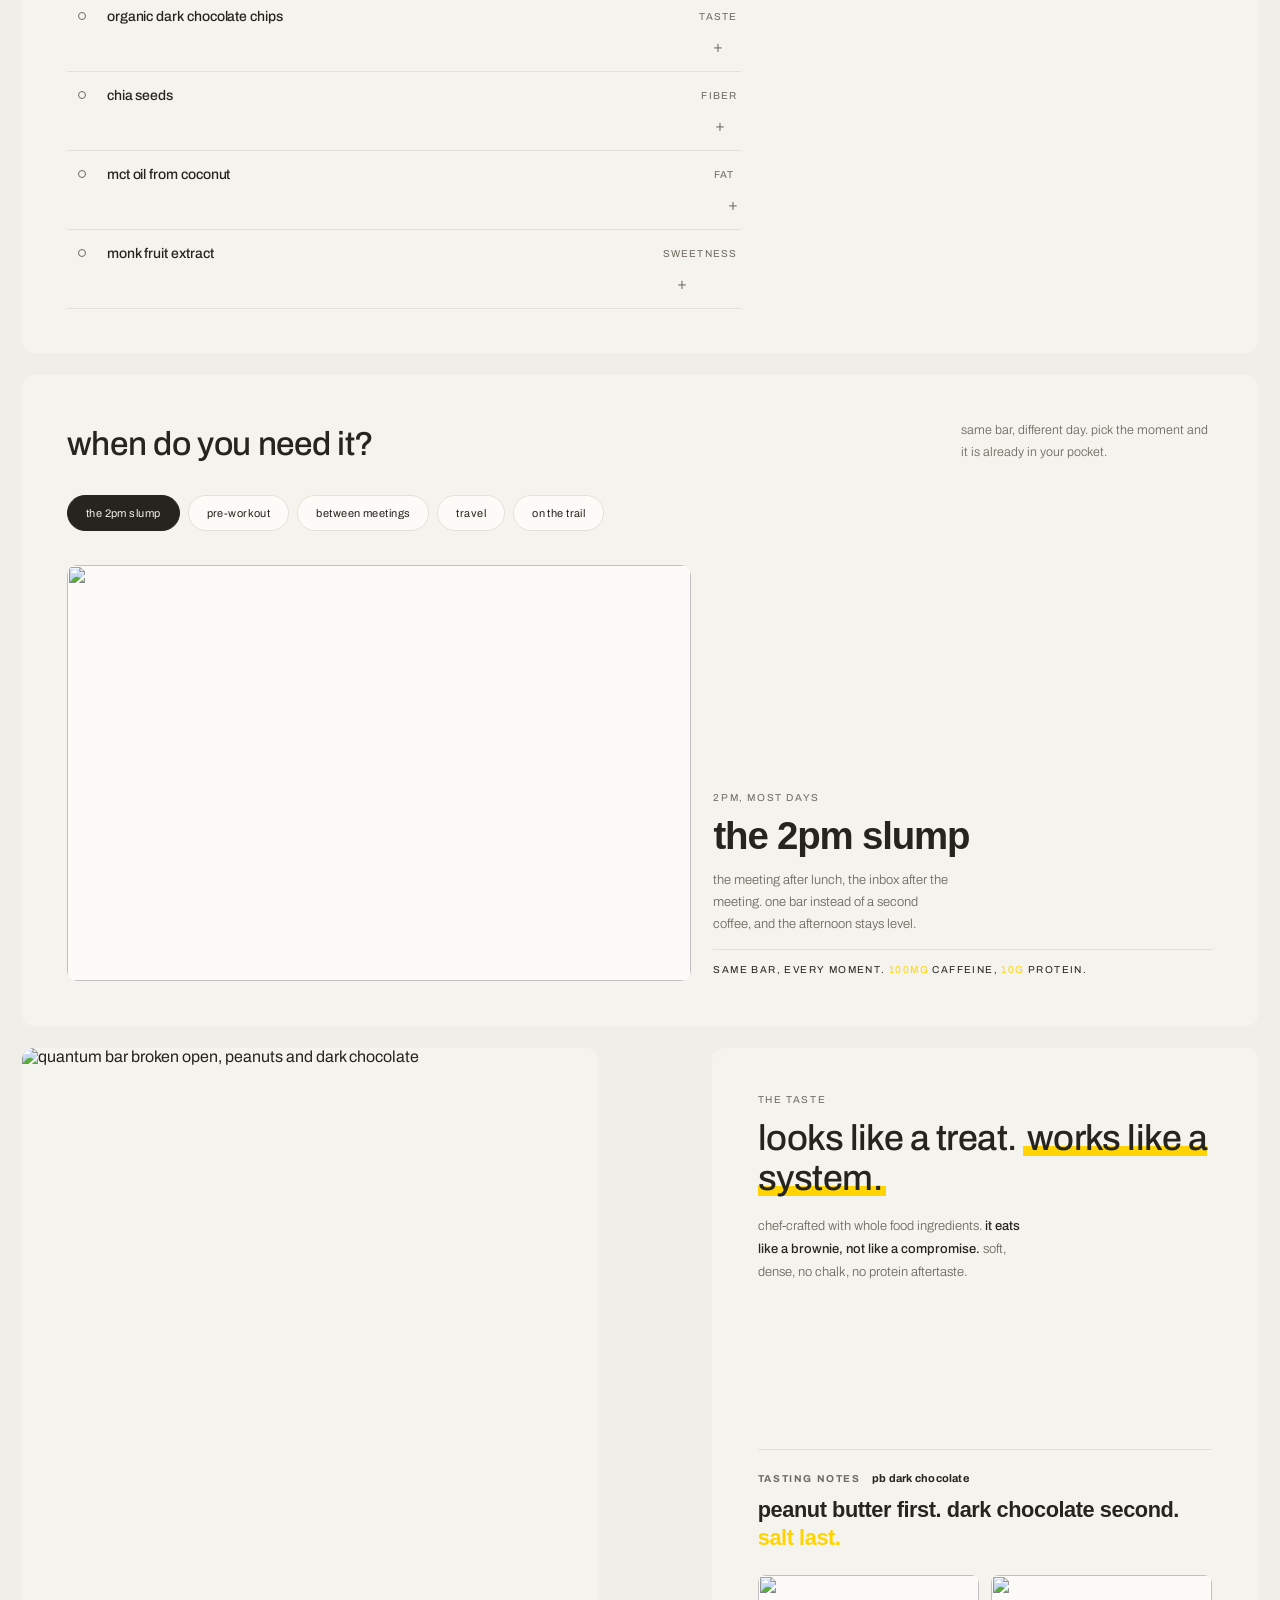
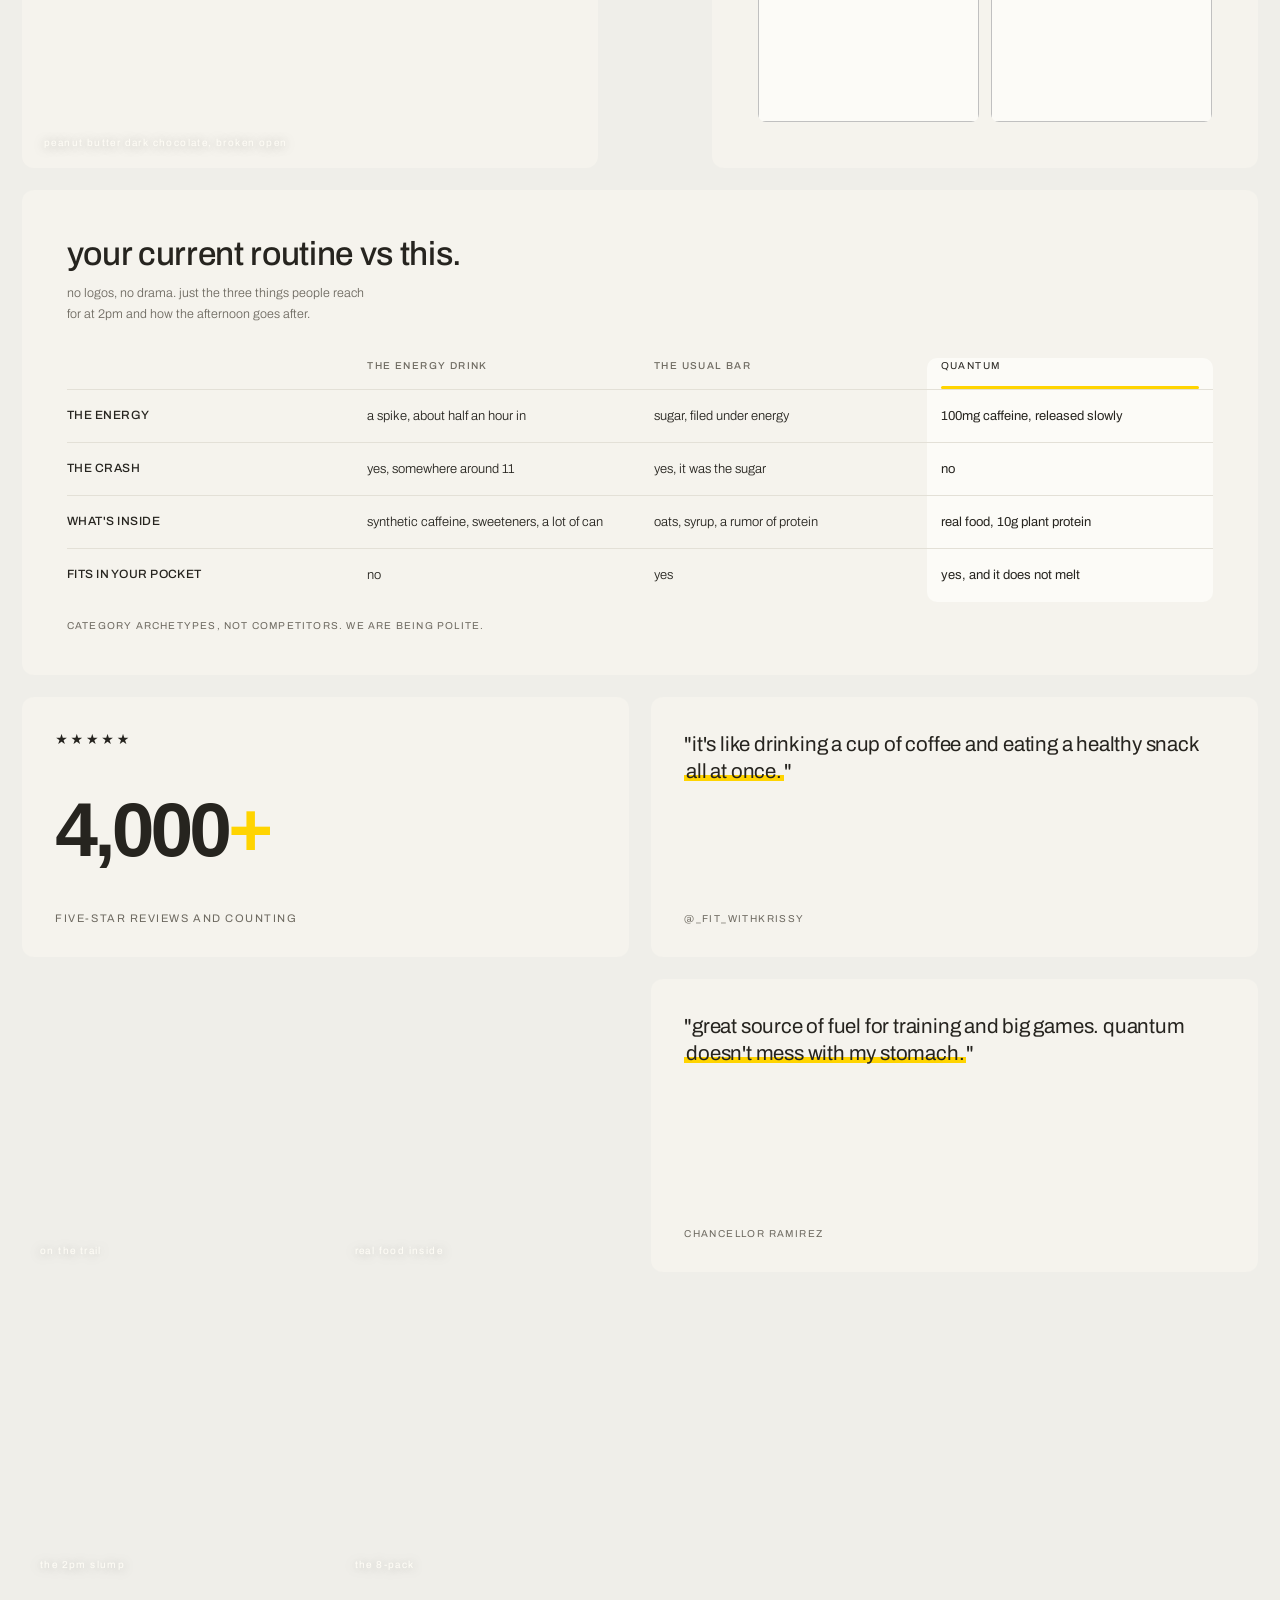
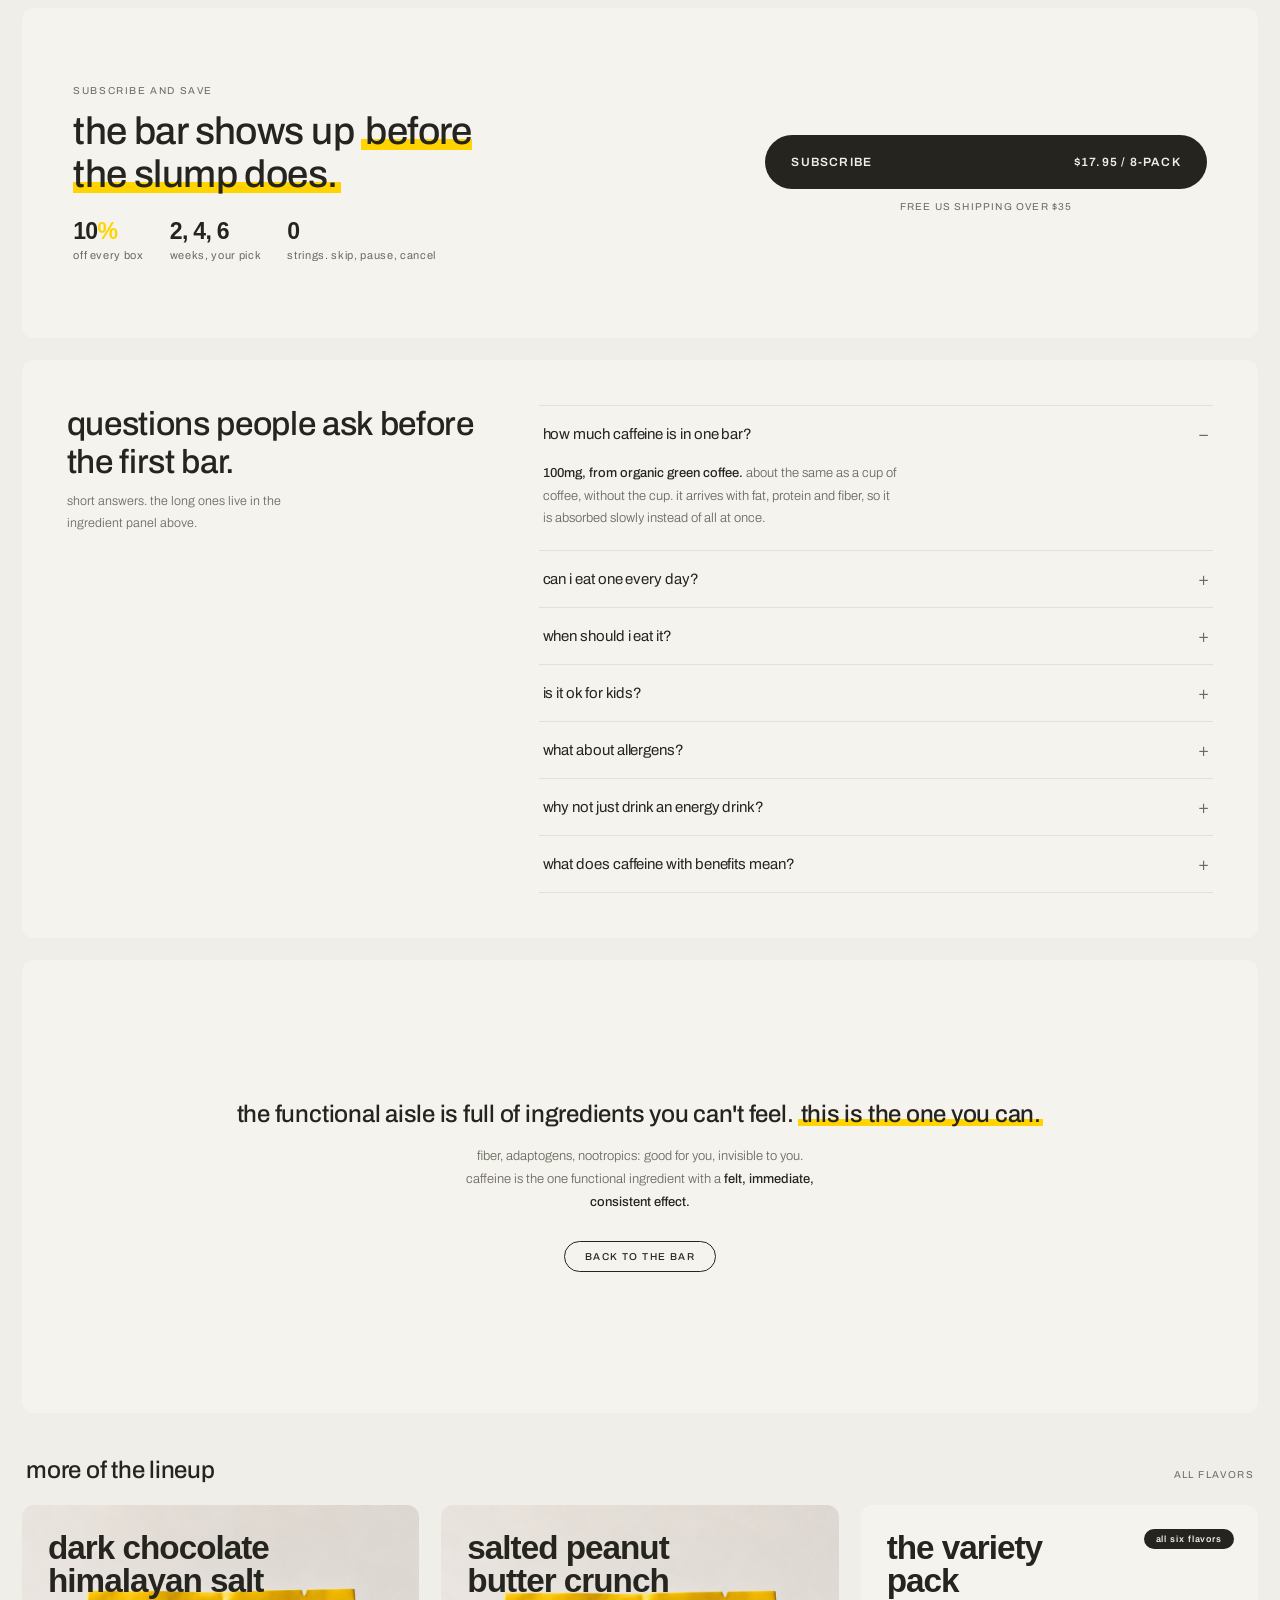
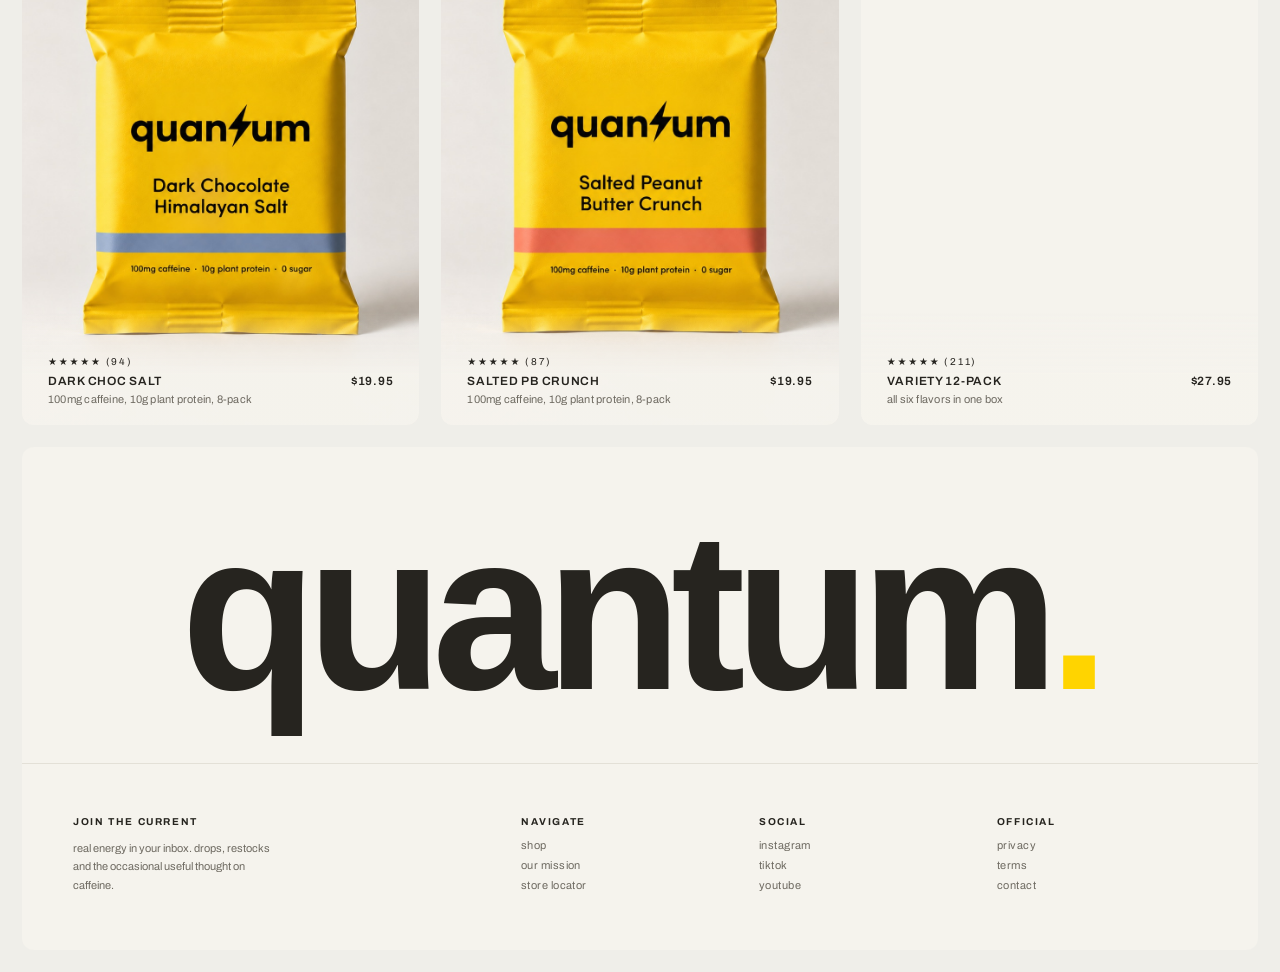
==== commit e919b12a: "Taste block: drop the pastry chef story, keep the chef-crafted claim Co-Authored-By: Claude Fable 5." ====
--- a/product.html
+++ b/product.html
@@ -212,7 +212,7 @@
     <div>
       <span class="eyebrow">the taste</span>
       <h2>looks like a treat. <em>works like a system.</em></h2>
-      <p class="story">chef-crafted from whole food, by someone who came up through pastry rather than sports nutrition. <b>that is why it eats like a brownie and not like a compromise.</b> soft, dense, no chalk, no protein aftertaste.</p>
+      <p class="story">chef-crafted with whole food ingredients. <b>it eats like a brownie, not like a compromise.</b> soft, dense, no chalk, no protein aftertaste.</p>
     </div>
     <div class="notes">
       <h4>tasting notes <span>pb dark chocolate</span></h4>
--- a/styles.css
+++ b/styles.css
@@ -38,19 +38,33 @@
   /* hero card with overlaid nav */
   .hero-card{
     position:relative;border-radius:var(--radius);overflow:hidden;
-    min-height:min(88svh,780px);
-    background:var(--card) url('https://images.portal.soot.com/generated/8382b0a5-110a-4354-98a3-7f238e8f13b6/ed1118ae-49db-4fd1-aa88-44d88d08200a-1784192185658.jpg') center/cover no-repeat;
-  }
+    min-height:min(88svh,780px);background:var(--card);
+  }
+  .hero-slides{position:absolute;inset:0;z-index:0}
+  .hero-slides img{
+    position:absolute;inset:0;width:100%;height:100%;object-fit:cover;object-position:center 40%;
+    opacity:0;transform:scale(1.04);
+    transition:opacity 1.1s ease,transform 6.5s linear;
+  }
+  .hero-slides img.on{opacity:1;transform:scale(1)}
+  .hero-card::before{
+    content:"";position:absolute;inset:0;z-index:1;pointer-events:none;
+    background:linear-gradient(rgba(20,18,12,.22),transparent 28%),linear-gradient(transparent 62%,rgba(20,18,12,.34));
+  }
+  .hero-dots{position:absolute;left:38px;bottom:38px;z-index:3;display:flex;gap:8px}
+  .hero-dots button{width:26px;height:2px;border:0;padding:0;cursor:pointer;background:rgba(255,253,246,.45);border-radius:2px;transition:background .3s ease}
+  .hero-dots button.on{background:#FFFDF6}
+  @media(prefers-reduced-motion:reduce){.hero-slides img{transition:none;transform:none}}
   .site-nav{
     position:absolute;inset:0 0 auto 0;z-index:60;
     display:flex;align-items:center;justify-content:space-between;
     padding:22px 34px;
-    color:var(--ink);
+    color:#FFFDF6;text-shadow:0 1px 14px rgba(20,18,12,.25);
     transition:transform .5s cubic-bezier(.4,0,.2,1),background .3s ease,color .3s ease;
   }
   .site-nav.fixed{
     position:fixed;top:0;left:0;right:0;
-    background:var(--page);color:var(--ink);
+    background:var(--page);color:var(--ink);text-shadow:none;
     padding:16px 34px;
     transform:translateY(0);
   }
@@ -69,6 +83,8 @@
     font-size:clamp(22px,2.4vw,32px);letter-spacing:-.02em;text-transform:lowercase;
   }
   @media(max-width:759px){
+    .hero-dots{left:22px;bottom:22px}
+    .hero-caption{right:22px;bottom:22px}
     .site-nav{padding:18px 20px}
     .site-nav.fixed{padding:14px 20px}
     .site-nav .links.left{display:none}
@@ -77,8 +93,8 @@
   @media(max-width:430px){.site-nav .links.right a:nth-child(2){display:none}}
 
   .hero-caption{
-    position:absolute;right:38px;bottom:34px;text-align:right;max-width:24ch;
-    color:var(--ink);
+    position:absolute;right:38px;bottom:34px;text-align:right;max-width:24ch;z-index:3;
+    color:#FFFDF6;text-shadow:0 1px 16px rgba(20,18,12,.3);
   }
   .hero-caption h1{
     font-weight:400;font-size:clamp(22px,2.4vw,32px);letter-spacing:-.01em;line-height:1.25;
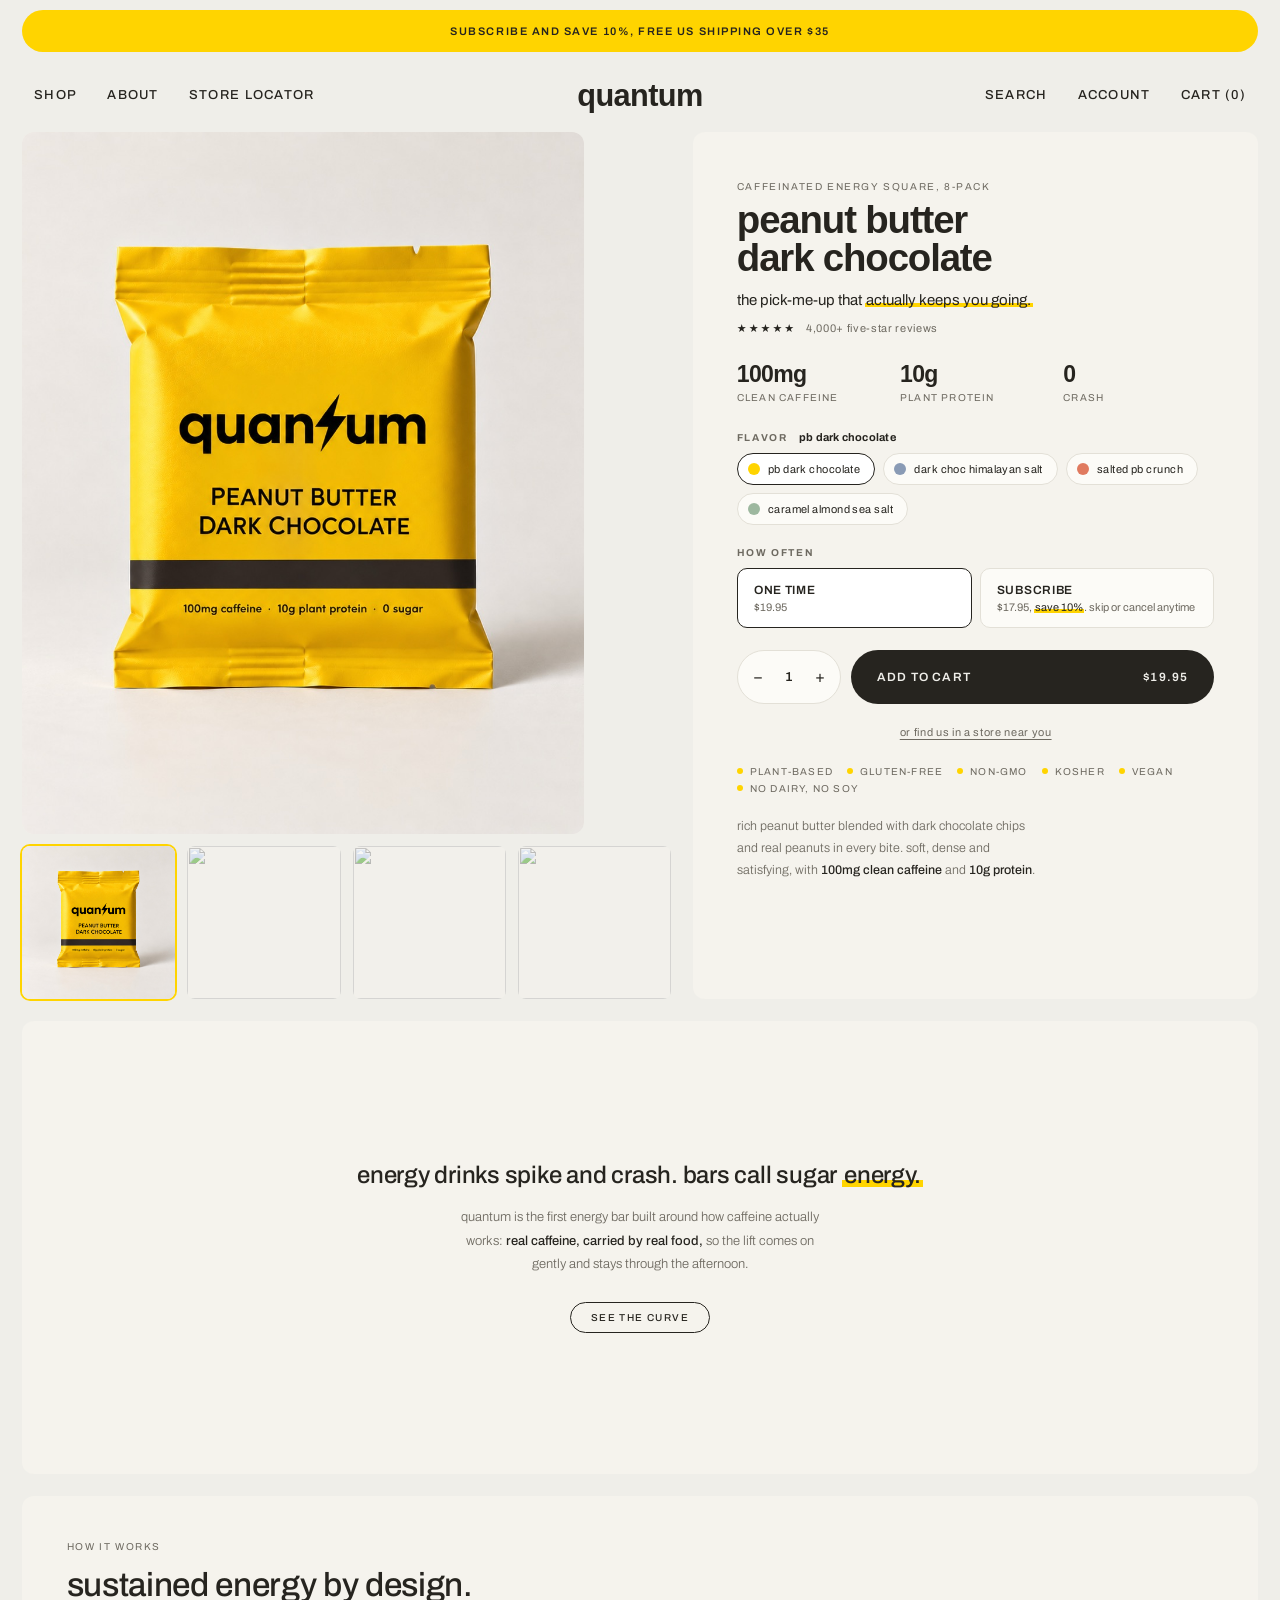
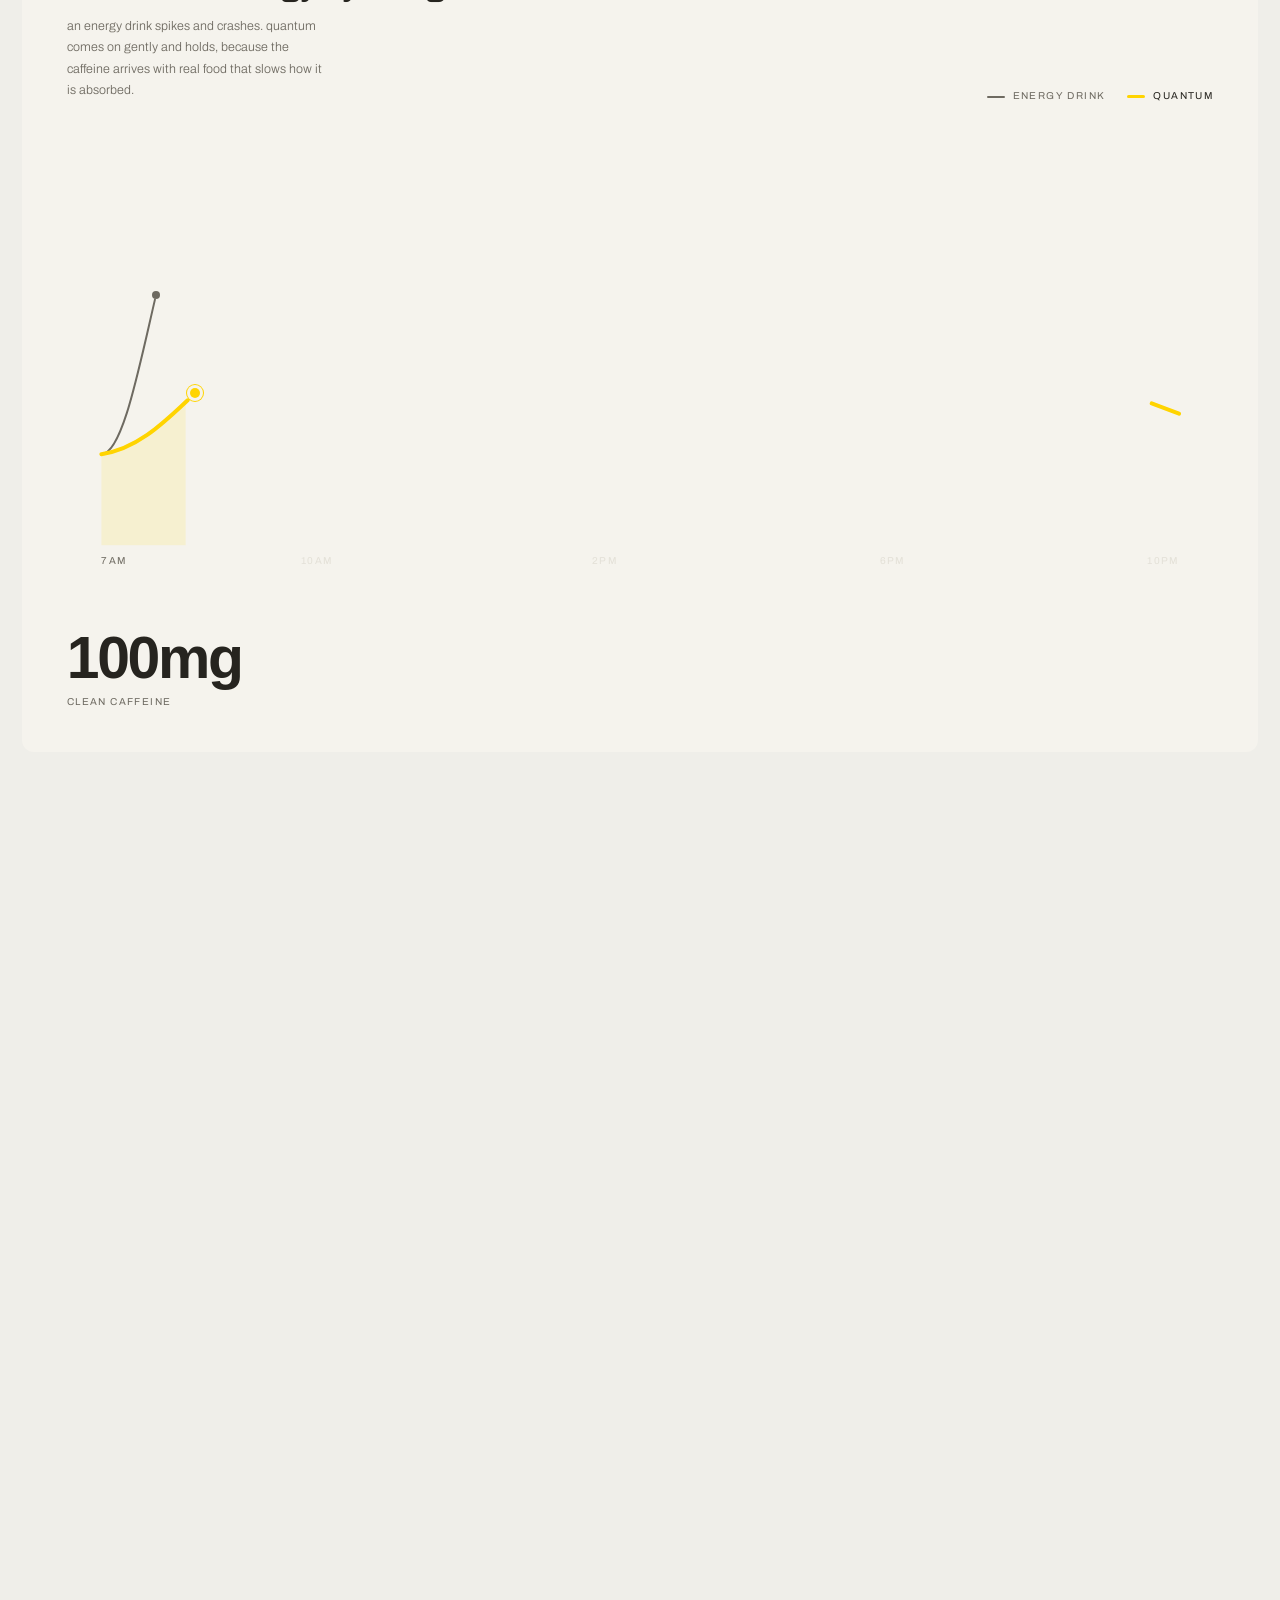
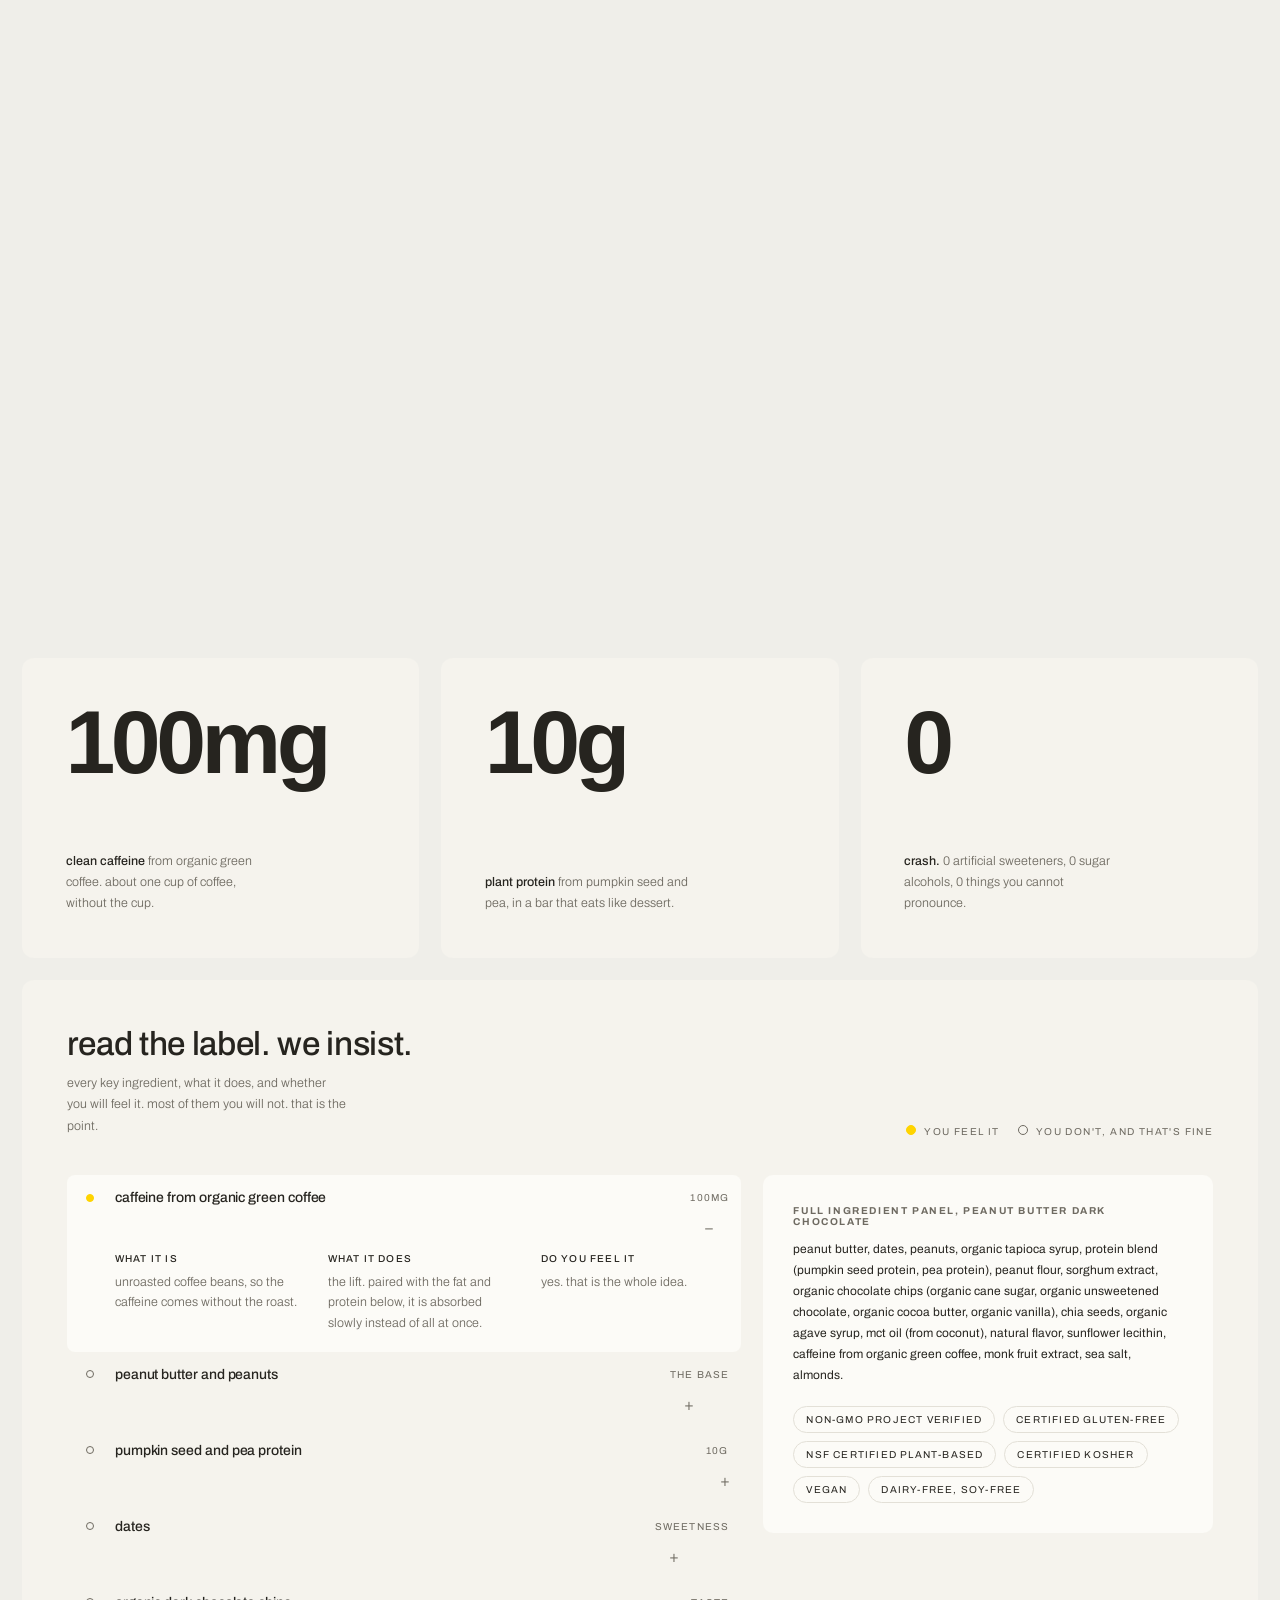
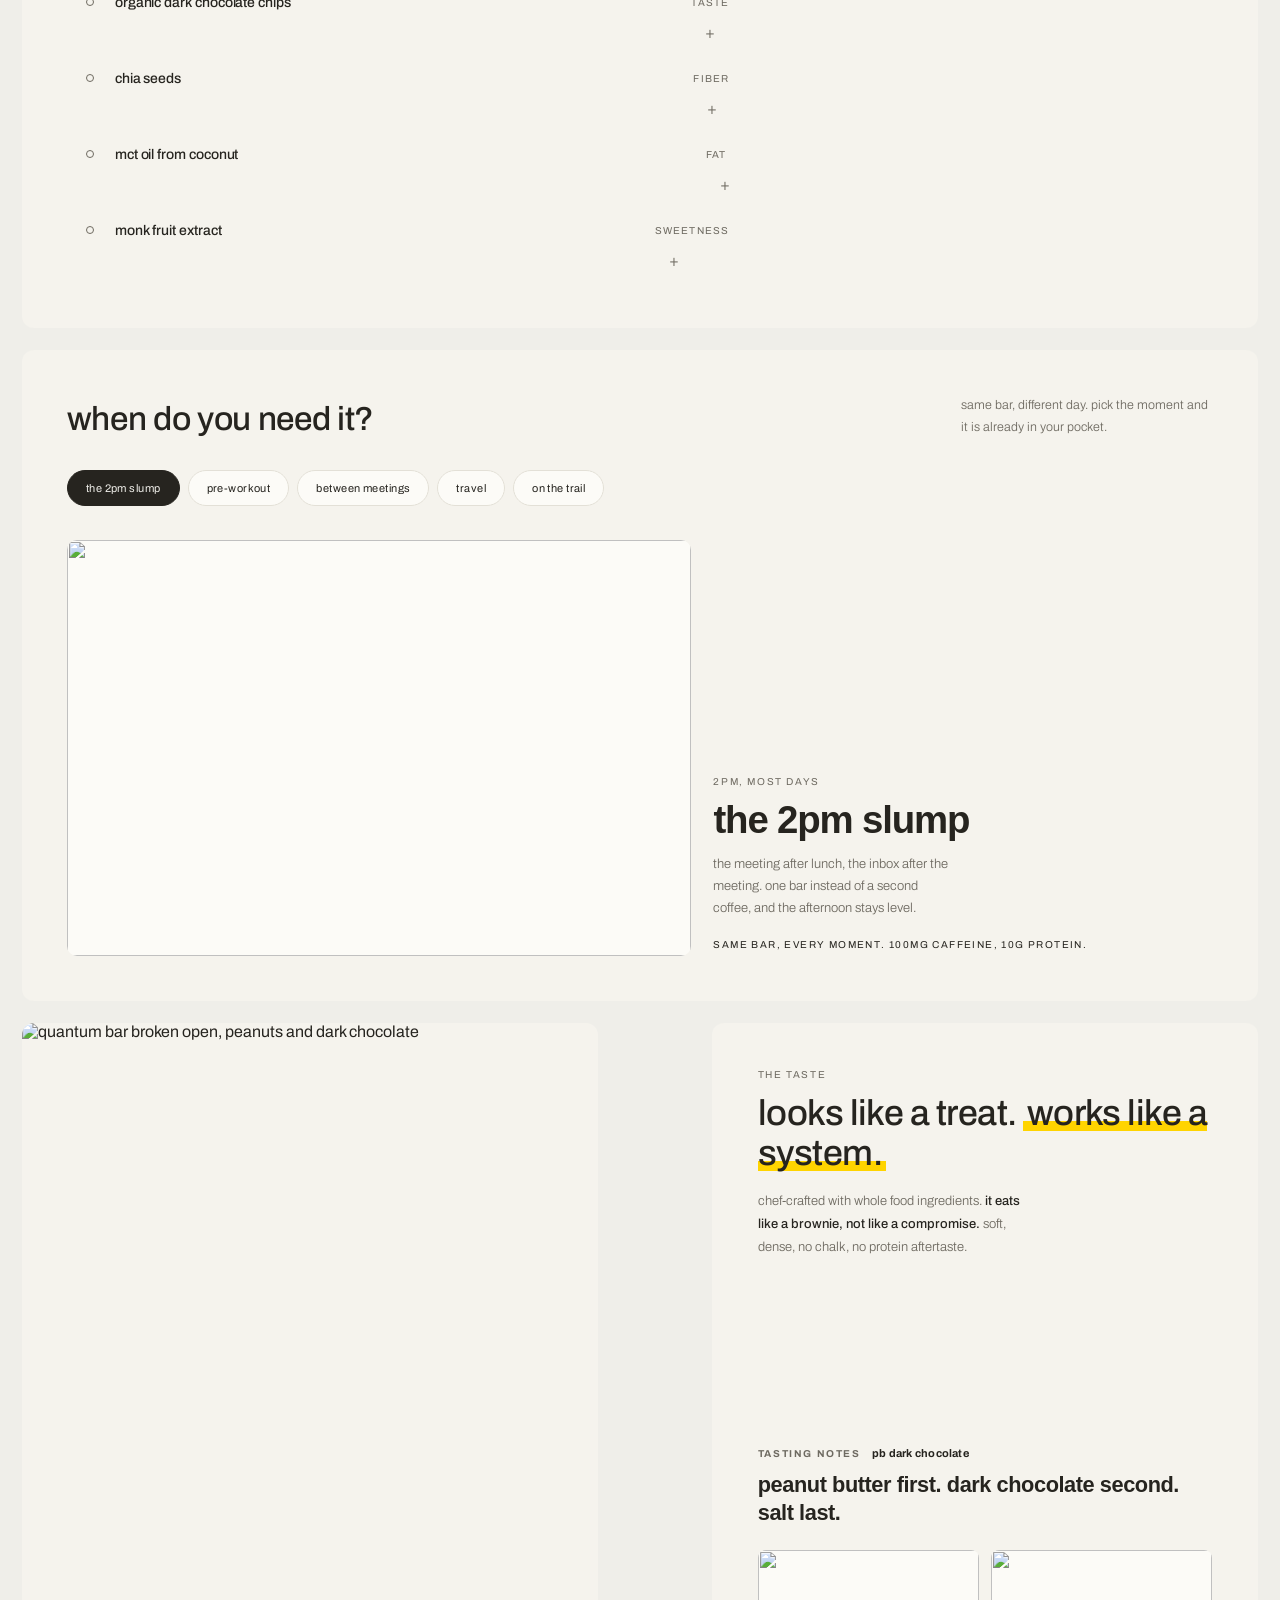
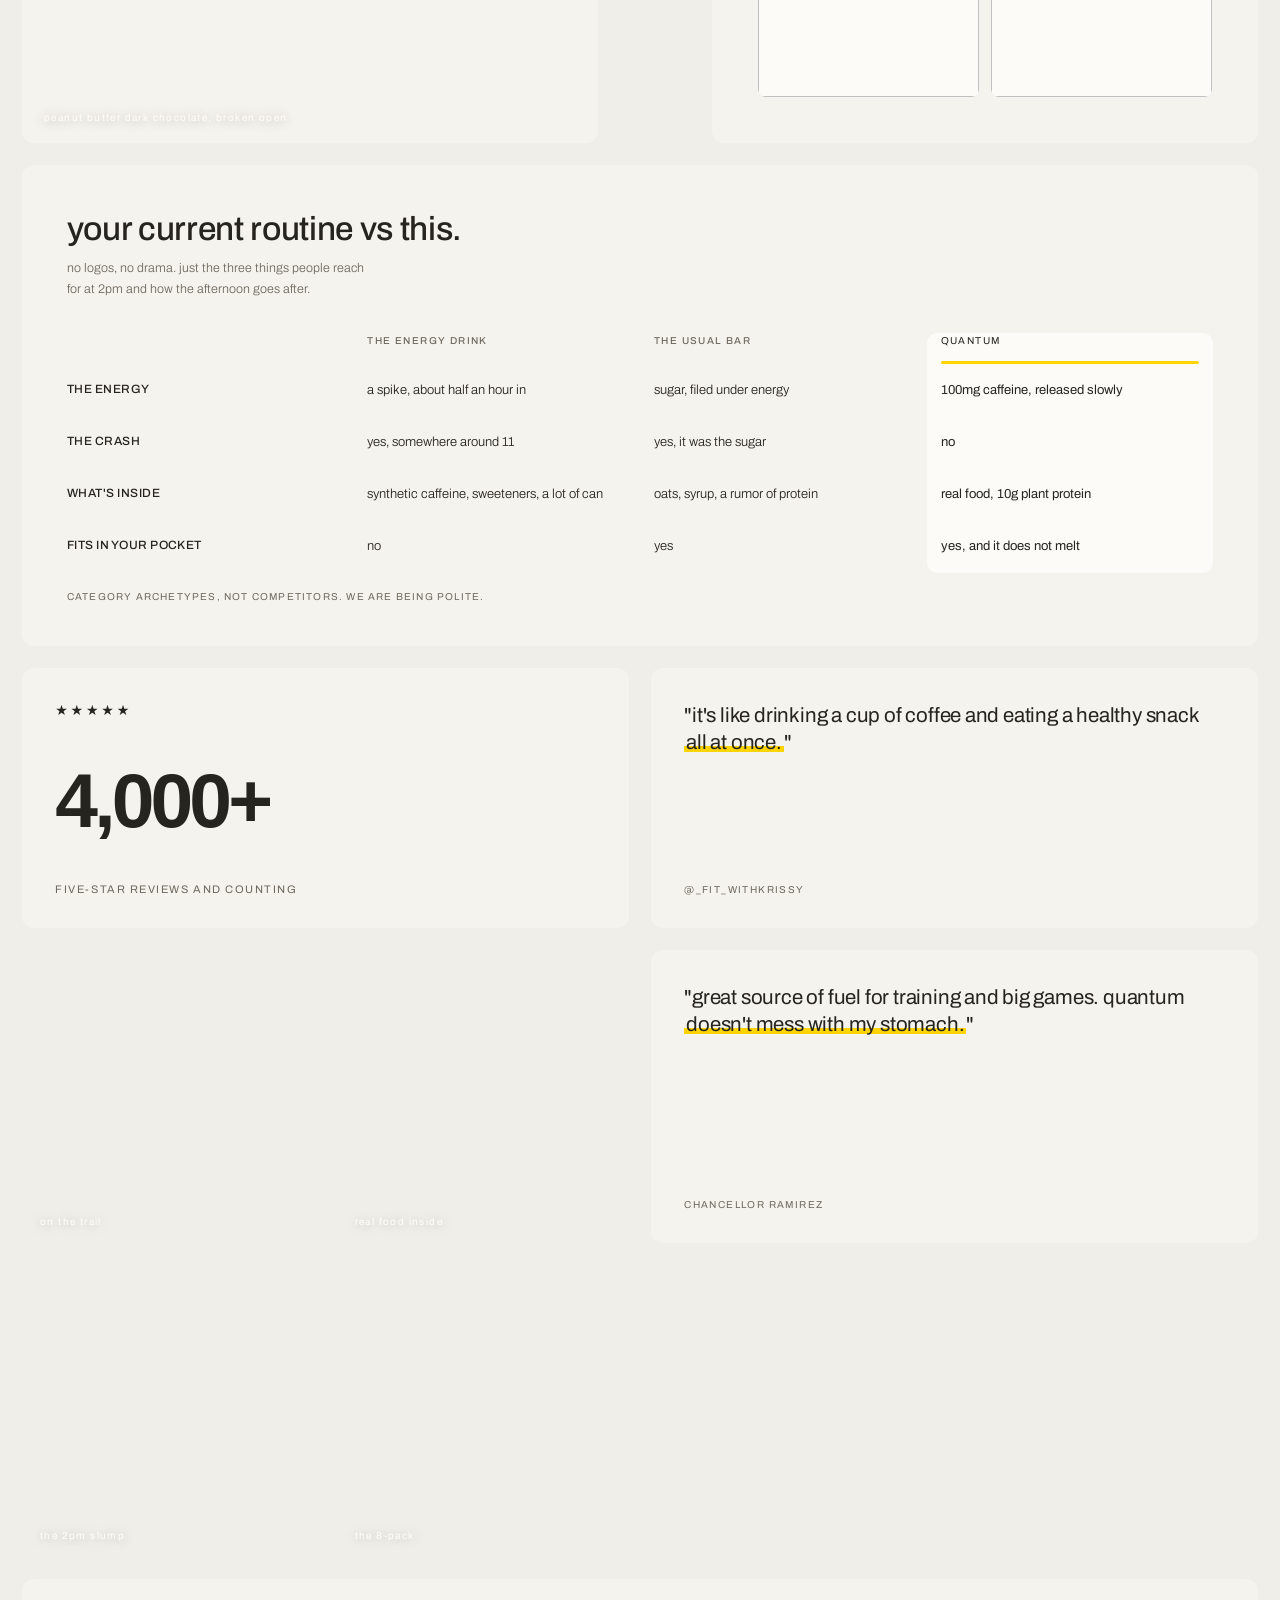
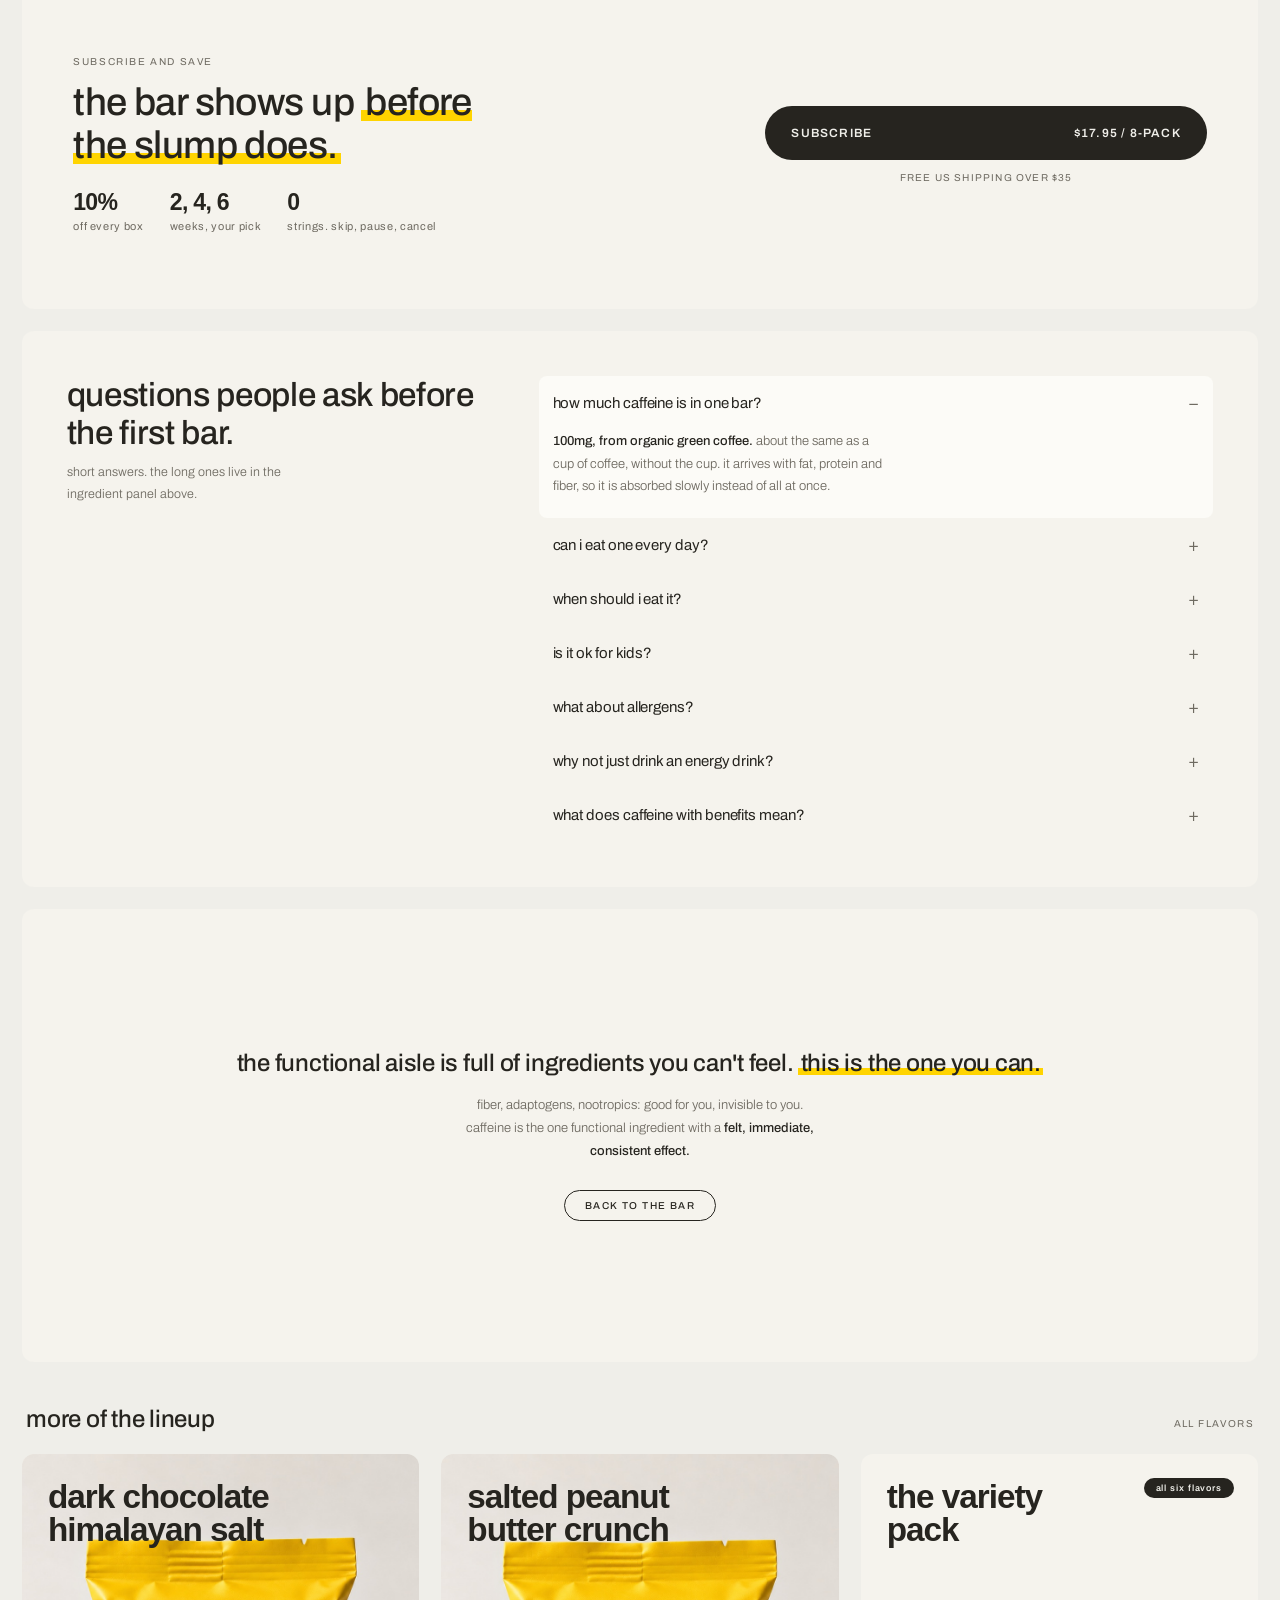
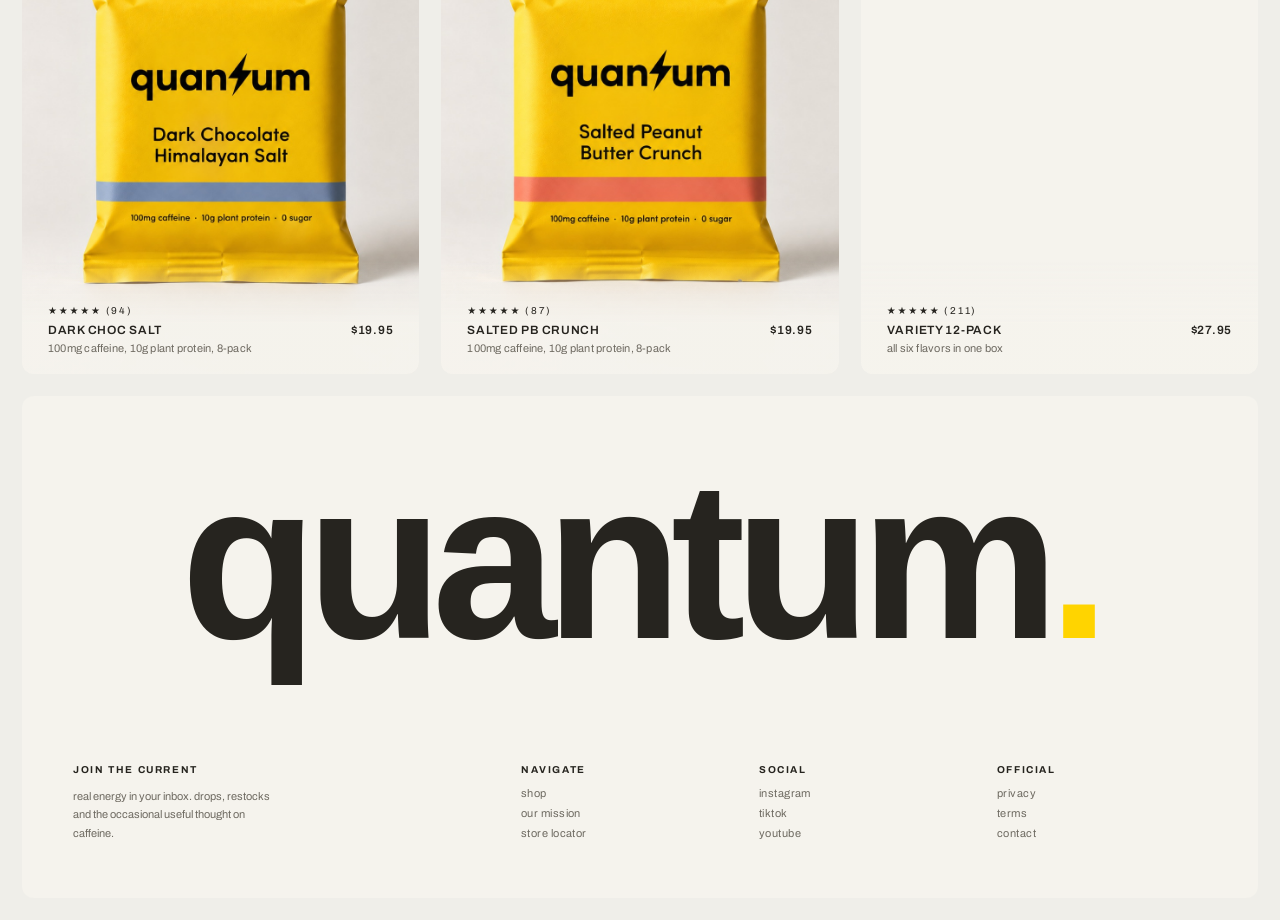
==== commit 42102196: "Product page: no hairlines at all, open rows and table rely on spacing and tint Co-Authored-By: Clau" ====
--- a/product.html
+++ b/product.html
@@ -9,7 +9,7 @@
 <link href="https://fonts.googleapis.com/css2?family=Archivo:wght@300;400;500;600&family=Archivo+Expanded:wght@500;600;700&display=swap" rel="stylesheet">
 <link rel="stylesheet" href="styles.css">
 </head>
-<body>
+<body class="pdp">
 
 <a class="bar" href="#">subscribe and save 10%, free us shipping over $35</a>
 
--- a/styles.css
+++ b/styles.css
@@ -259,7 +259,7 @@
   .curve-axis span.on{color:var(--ink-soft)}
   .curve-nums{
     display:grid;grid-template-columns:repeat(3,1fr);gap:var(--gutter);
-    border-top:1px solid var(--line);padding-top:clamp(18px,2.4vw,30px);
+    padding-top:clamp(10px,1.6vw,20px);
   }
   .curve-nums div{transition:opacity .6s ease,transform .6s cubic-bezier(.4,0,.2,1)}
   .curve.js .curve-nums div{opacity:0;transform:translateY(12px)}
@@ -268,7 +268,7 @@
     display:block;font-family:'Archivo Expanded',sans-serif;font-weight:700;
     font-size:clamp(26px,4.6vw,64px);letter-spacing:-.04em;line-height:1;
   }
-  .curve-nums b i{font-style:normal;color:var(--yellow)}
+  .curve-nums b i{font-style:normal}
   .curve-nums span{display:block;margin-top:8px;font-size:10px;letter-spacing:.14em;text-transform:uppercase;color:var(--ink-soft)}
   @media(max-width:759px){
     .curve{min-height:220svh}
@@ -359,9 +359,9 @@
   .buy-panel .outcome em{font-style:normal;background:linear-gradient(transparent 68%, var(--accent) 68%, var(--accent) 96%, transparent 96%);padding:0 .1em;transition:background .5s ease}
   .buy-panel .rating{display:flex;gap:10px;align-items:baseline;font-size:11px;letter-spacing:.06em;text-transform:lowercase;color:var(--ink-soft);margin-top:10px}
   .buy-panel .rating b{letter-spacing:.18em;color:var(--ink);font-weight:400}
-  .facts{display:grid;grid-template-columns:repeat(3,1fr);gap:12px;border-top:1px solid var(--line);border-bottom:1px solid var(--line);padding:16px 0}
+  .facts{display:grid;grid-template-columns:repeat(3,1fr);gap:12px;padding:6px 0}
   .facts b{display:block;font-family:'Archivo Expanded',sans-serif;font-weight:700;font-size:clamp(18px,1.8vw,24px);letter-spacing:-.03em;line-height:1}
-  .facts b i{font-style:normal;color:var(--accent);transition:color .5s ease}
+  .facts b i{font-style:normal}
   .facts span{display:block;margin-top:6px;font-size:10px;letter-spacing:.12em;text-transform:uppercase;color:var(--ink-soft)}
   .flavors h4,.plan h4,.qty h4{font-size:10px;letter-spacing:.16em;text-transform:uppercase;color:var(--ink-soft);margin-bottom:10px}
   .flavors h4 span{color:var(--ink);text-transform:lowercase;letter-spacing:.02em;font-size:11px;margin-left:8px}
@@ -398,7 +398,7 @@
   .add span{white-space:nowrap}
   @media(max-width:430px){.add{padding:0 18px;font-size:11px}}
   .buy-panel .store{font-size:11px;letter-spacing:.06em;text-transform:lowercase;color:var(--ink-soft);text-align:center;text-decoration:underline;text-underline-offset:3px}
-  .badges{display:flex;flex-wrap:wrap;gap:6px 14px;font-size:10px;letter-spacing:.12em;text-transform:uppercase;color:var(--ink-soft);padding-top:18px;border-top:1px solid var(--line)}
+  .badges{display:flex;flex-wrap:wrap;gap:6px 14px;font-size:10px;letter-spacing:.12em;text-transform:uppercase;color:var(--ink-soft);padding-top:6px}
   .badges span::before{content:"";display:inline-block;width:6px;height:6px;border-radius:50%;background:var(--accent);margin-right:7px;vertical-align:1px;transition:background .5s ease}
   .buy-panel .desc{font-size:12.5px;font-weight:300;line-height:1.75;color:var(--ink-soft);text-transform:lowercase;max-width:44ch}
   .buy-panel .desc b{font-weight:500;color:var(--ink)}
@@ -425,7 +425,7 @@
     min-height:300px;display:flex;flex-direction:column;justify-content:space-between;gap:30px;
   }
   .nums-grid b{font-family:'Archivo Expanded',sans-serif;font-weight:700;font-size:clamp(56px,7vw,110px);letter-spacing:-.05em;line-height:.9}
-  .nums-grid b i{font-style:normal;color:var(--yellow)}
+  .nums-grid b i{font-style:normal}
   .nums-grid p{font-size:12.5px;font-weight:300;line-height:1.7;color:var(--ink-soft);text-transform:lowercase;max-width:30ch}
   .nums-grid p strong{font-weight:500;color:var(--ink)}
 
@@ -444,11 +444,11 @@
   .ingredients .key .yes::before{background:var(--yellow);border-color:var(--yellow)}
   .ingredients .cols{display:grid;gap:var(--gutter);grid-template-columns:1fr}
   @media(min-width:900px){.ingredients .cols{grid-template-columns:1.2fr .8fr}}
-  .ingredients details{border-top:1px solid var(--line)}
-  .ingredients details:last-of-type{border-bottom:1px solid var(--line)}
+  .ingredients details{border-radius:8px;transition:background .25s ease}
+  .ingredients details[open]{background:var(--card-light)}
   .ingredients summary{
     list-style:none;cursor:pointer;display:grid;grid-template-columns:22px 1fr auto;align-items:center;gap:14px;
-    padding:16px 4px;font-size:14px;text-transform:lowercase;letter-spacing:-.005em;
+    padding:15px 12px;font-size:14px;text-transform:lowercase;letter-spacing:-.005em;
   }
   .ingredients summary::-webkit-details-marker{display:none}
   .ingredients summary i{width:8px;height:8px;border-radius:50%;border:1.5px solid var(--ink-soft);justify-self:center;display:block}
@@ -458,7 +458,7 @@
   .ingredients summary::after{content:"+";font-size:16px;font-weight:300;color:var(--ink-soft);grid-column:3;margin-left:14px}
   .ingredients details[open] summary::after{content:"\2212"}
   .ingredients details .what{
-    display:grid;gap:8px 24px;grid-template-columns:1fr;padding:0 4px 18px 36px;
+    display:grid;gap:8px 24px;grid-template-columns:1fr;padding:0 12px 18px 48px;
     font-size:12.5px;font-weight:300;line-height:1.65;color:var(--ink-soft);text-transform:lowercase;
   }
   @media(min-width:760px){.ingredients details .what{grid-template-columns:1fr 1fr 1fr}}
@@ -491,8 +491,8 @@
   .moment-stage .copy .when{font-size:10px;letter-spacing:.16em;text-transform:uppercase;color:var(--ink-soft)}
   .moment-stage .copy h3{font-family:'Archivo Expanded',sans-serif;font-weight:700;font-size:clamp(26px,3vw,42px);letter-spacing:-.03em;line-height:1;text-transform:lowercase}
   .moment-stage .copy p{font-size:13px;font-weight:300;line-height:1.7;color:var(--ink-soft);text-transform:lowercase;max-width:34ch;min-height:3.4em}
-  .moment-stage .copy .same{font-size:10px;letter-spacing:.14em;text-transform:uppercase;color:var(--ink);border-top:1px solid var(--line);padding-top:14px}
-  .moment-stage .copy .same i{font-style:normal;color:var(--yellow)}
+  .moment-stage .copy .same{font-size:10px;letter-spacing:.14em;text-transform:uppercase;color:var(--ink);padding-top:6px}
+  .moment-stage .copy .same i{font-style:normal}
 
   /* block 8: comparison with wit */
   .compare{margin-top:var(--gutter);background:var(--card);border-radius:var(--radius);padding:clamp(26px,3.5vw,48px)}
@@ -502,8 +502,8 @@
   .compare .scroll{overflow-x:auto;scrollbar-width:none;margin:0 -4px;padding:0 4px}
   .compare .scroll::-webkit-scrollbar{display:none}
   .compare table{width:100%;min-width:560px;border-collapse:collapse;table-layout:fixed}
-  .compare th,.compare td{text-align:left;vertical-align:top;padding:16px 14px;border-top:1px solid var(--line);font-size:13px;font-weight:300;line-height:1.55;text-transform:lowercase}
-  .compare th{font-size:10px;letter-spacing:.14em;text-transform:uppercase;font-weight:500;color:var(--ink-soft);border-top:0;padding-top:0}
+  .compare th,.compare td{text-align:left;vertical-align:top;padding:16px 14px;font-size:13px;font-weight:300;line-height:1.55;text-transform:lowercase}
+  .compare th{font-size:10px;letter-spacing:.14em;text-transform:uppercase;font-weight:500;color:var(--ink-soft);padding-top:0}
   .compare td:first-child{font-weight:500;color:var(--ink);font-size:12px;letter-spacing:.04em;text-transform:uppercase;padding-left:0}
   .compare th:first-child{padding-left:0}
   .compare .q{background:var(--card-light);color:var(--ink);font-weight:400}
@@ -522,7 +522,7 @@
   .proof .cell{background:var(--card);border-radius:var(--radius);padding:clamp(22px,2.6vw,34px);display:flex;flex-direction:column;justify-content:space-between;gap:26px;min-height:260px}
   .proof .stat{grid-column:span 2}
   .proof .stat b{font-family:'Archivo Expanded',sans-serif;font-weight:700;font-size:clamp(48px,6vw,96px);letter-spacing:-.05em;line-height:.9}
-  .proof .stat b i{font-style:normal;color:var(--yellow)}
+  .proof .stat b i{font-style:normal}
   .proof .stat span{font-size:11px;letter-spacing:.14em;text-transform:uppercase;color:var(--ink-soft)}
   .proof .stat .stars{font-size:14px;letter-spacing:.2em;color:var(--ink)}
   .proof .quote{grid-column:span 2}
@@ -544,11 +544,11 @@
   .taste .panel h2 em{font-style:normal;background:linear-gradient(transparent 68%, var(--yellow) 68%, var(--yellow) 96%, transparent 96%);padding:0 .1em}
   .taste .panel .story{font-size:13px;font-weight:300;line-height:1.75;color:var(--ink-soft);text-transform:lowercase;max-width:40ch;margin-top:16px}
   .taste .panel .story b{font-weight:500;color:var(--ink)}
-  .taste .notes{border-top:1px solid var(--line);padding-top:22px}
+  .taste .notes{padding-top:8px}
   .taste .notes h4{font-size:10px;letter-spacing:.16em;text-transform:uppercase;color:var(--ink-soft);margin-bottom:12px}
   .taste .notes h4 span{color:var(--ink);text-transform:lowercase;letter-spacing:.02em;font-size:11px;margin-left:8px}
   .taste .notes p{font-family:'Archivo Expanded',sans-serif;font-weight:600;font-size:clamp(16px,1.7vw,22px);letter-spacing:-.02em;line-height:1.3;text-transform:lowercase}
-  .taste .notes p i{font-style:normal;color:var(--yellow)}
+  .taste .notes p i{font-style:normal}
   .taste .strip{display:grid;grid-template-columns:1fr 1fr;gap:12px;margin-top:22px}
   .taste .strip div{border-radius:8px;overflow:hidden;aspect-ratio:3/2;background:var(--card-light)}
   .taste .strip img{width:100%;height:100%;object-fit:cover;display:block}
@@ -561,7 +561,7 @@
   .subscribe h2 em{font-style:normal;background:linear-gradient(transparent 68%, var(--yellow) 68%, var(--yellow) 96%, transparent 96%);padding:0 .1em}
   .subscribe .terms{display:grid;grid-template-columns:repeat(3,auto);gap:10px 26px;justify-content:start;margin-top:22px;font-size:11px;letter-spacing:.06em;text-transform:lowercase;color:var(--ink-soft)}
   .subscribe .terms b{display:block;font-family:'Archivo Expanded',sans-serif;font-weight:700;font-size:clamp(18px,1.8vw,24px);letter-spacing:-.03em;color:var(--ink);margin-bottom:4px}
-  .subscribe .terms b i{font-style:normal;color:var(--yellow)}
+  .subscribe .terms b i{font-style:normal}
   .subscribe .act{display:flex;flex-direction:column;gap:12px;align-items:stretch}
   .subscribe .act .add{padding:20px 26px}
   .subscribe .act small{font-size:10px;letter-spacing:.12em;text-transform:uppercase;color:var(--ink-soft);text-align:center}
@@ -571,11 +571,15 @@
   @media(min-width:900px){.faq{grid-template-columns:.8fr 1.2fr}}
   .faq h2{font-weight:500;font-size:clamp(22px,2.6vw,34px);text-transform:lowercase;letter-spacing:-.01em;line-height:1.15;margin-bottom:10px}
   .faq .lead p{font-size:12.5px;font-weight:300;line-height:1.7;color:var(--ink-soft);max-width:32ch;text-transform:lowercase}
-  .faq details{border-top:1px solid var(--line)}
-  .faq details:last-of-type{border-bottom:1px solid var(--line)}
-  .faq summary{list-style:none;cursor:pointer;display:flex;justify-content:space-between;align-items:center;gap:16px;padding:18px 4px;font-size:15px;text-transform:lowercase;letter-spacing:-.005em}
+  .faq details{border-radius:8px;transition:background .25s ease}
+  .faq details[open]{background:var(--card-light)}
+  .faq summary{list-style:none;cursor:pointer;display:flex;justify-content:space-between;align-items:center;gap:16px;padding:17px 14px;font-size:15px;text-transform:lowercase;letter-spacing:-.005em}
   .faq summary::-webkit-details-marker{display:none}
   .faq summary::after{content:"+";font-size:18px;font-weight:300;color:var(--ink-soft);flex:none}
   .faq details[open] summary::after{content:"\2212"}
-  .faq details p{padding:0 4px 20px;font-size:13px;font-weight:300;line-height:1.75;color:var(--ink-soft);text-transform:lowercase;max-width:52ch}
+  .faq details p{padding:0 14px 20px;font-size:13px;font-weight:300;line-height:1.75;color:var(--ink-soft);text-transform:lowercase;max-width:52ch}
   .faq details p b{font-weight:500;color:var(--ink)}
+
+  /* product page: no hairlines anywhere */
+  body.pdp .foot-grid{border-top:0}
+  body.pdp .curve-grid{display:none}
